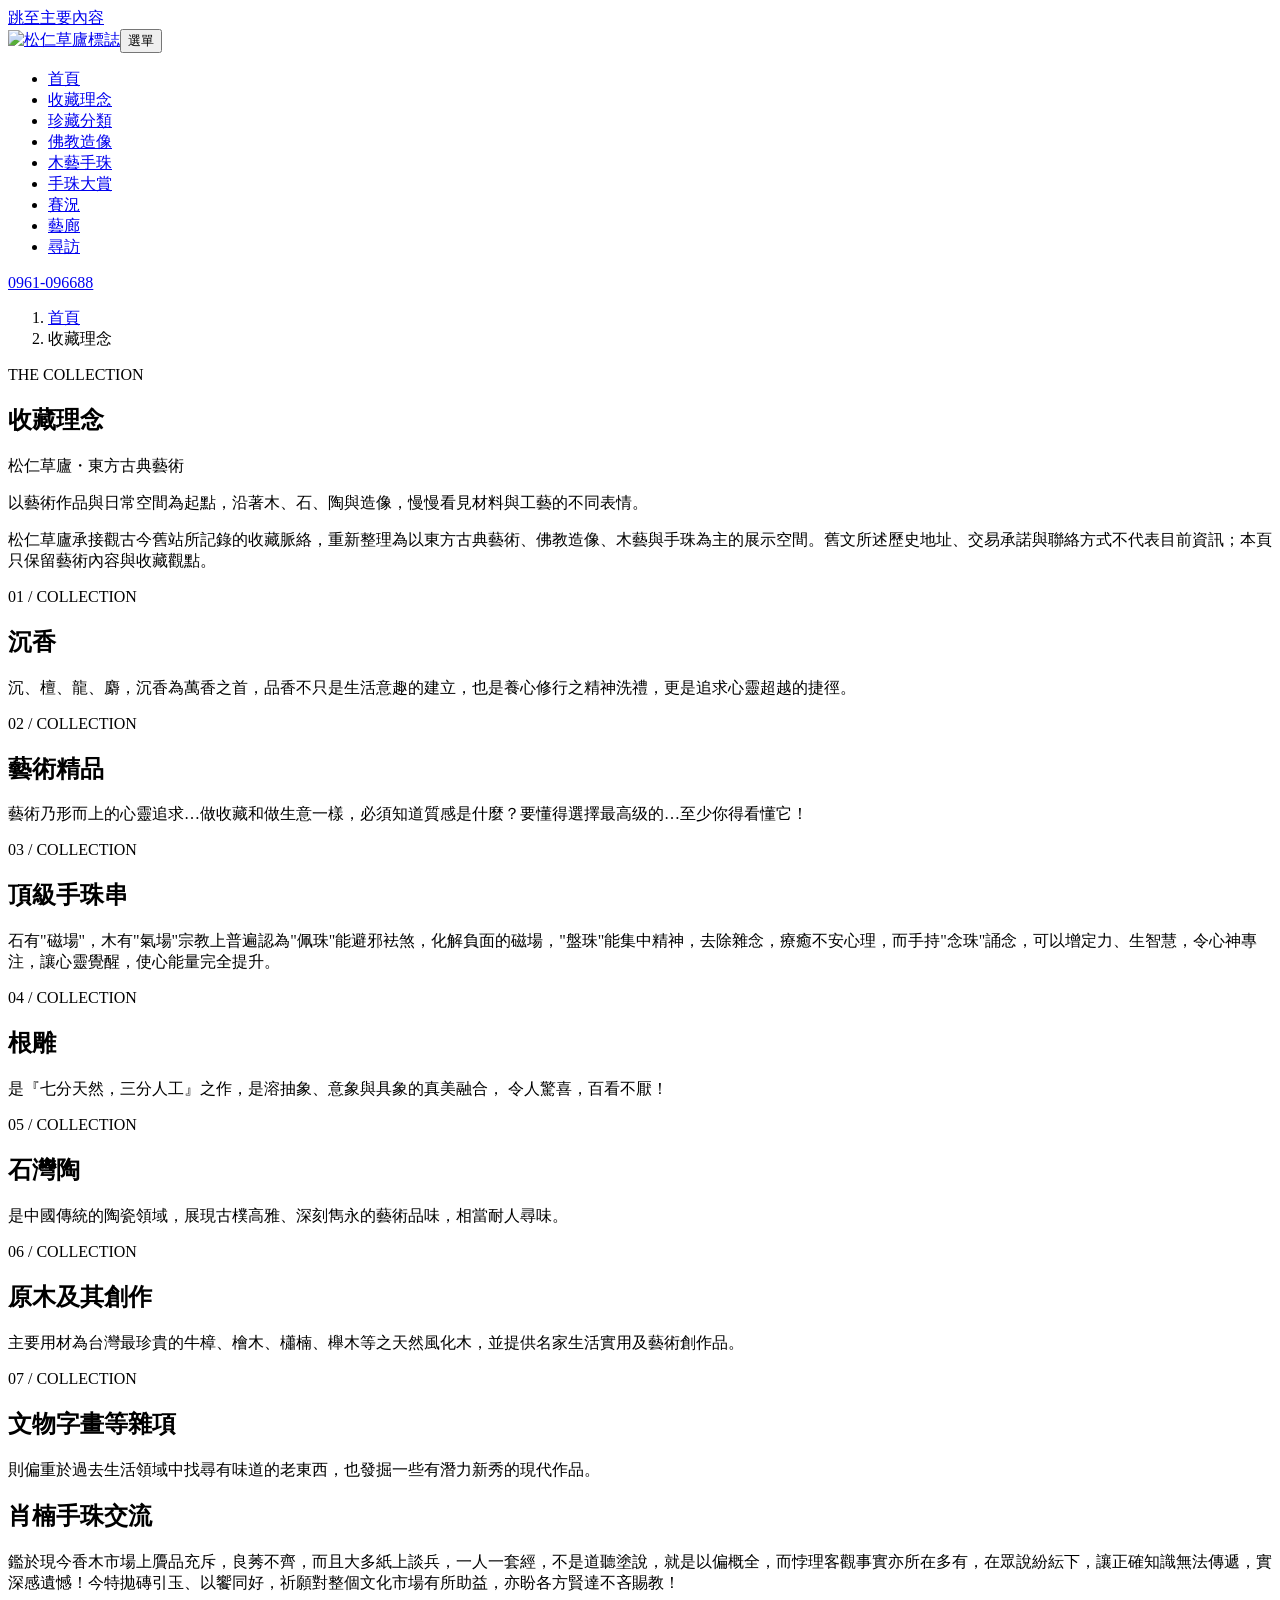
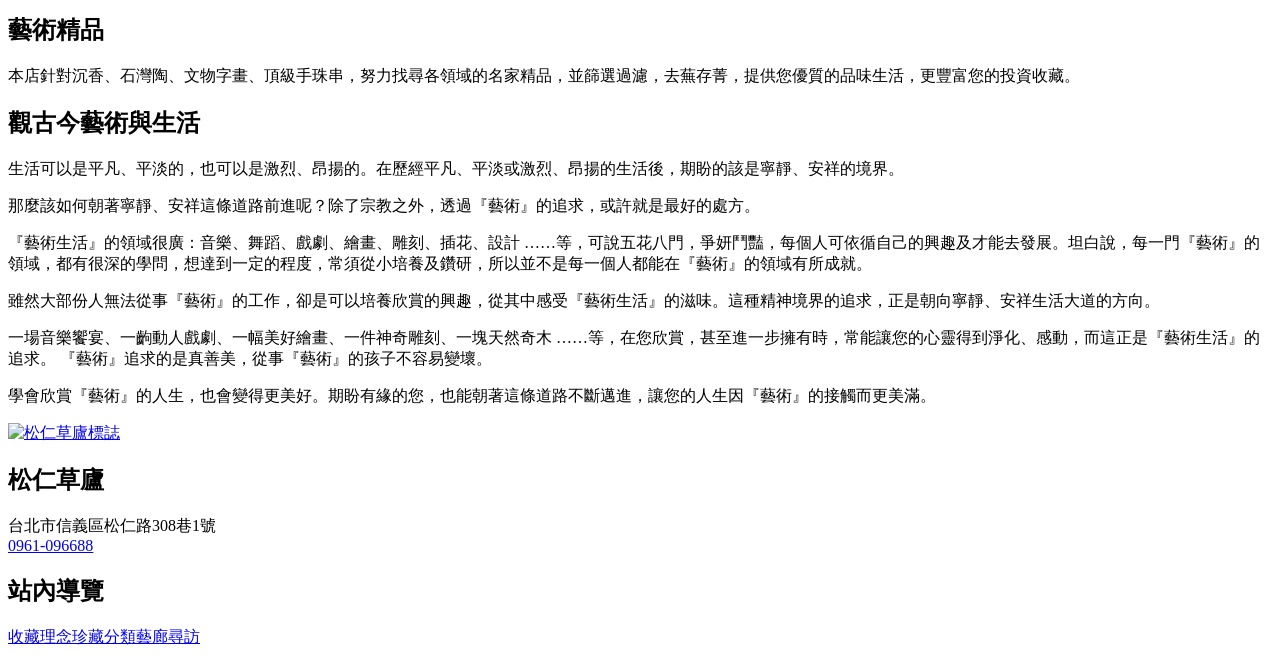
==== about/index.html @ bf9bd47b "Restore complete site assets and pages" ====
<!doctype html>
<html lang="zh-Hant"><head><meta charset="utf-8"><meta name="viewport" content="width=device-width, initial-scale=1">
<title>收藏理念｜松仁草廬</title><meta name="description" content="認識松仁草廬的收藏方向，瀏覽舊站沉香、石灣陶、根雕、原木與手珠分類文字，以及關於藝術生活的原文。"><meta name="robots" content="index,follow,max-image-preview:large">
<link rel="canonical" href="https://tsaoloo.github.io/about/"><link rel="icon" type="image/png" href="/favicon.png"><link rel="stylesheet" href="/assets/css/site.css?v=20261017">
<meta property="og:type" content="website"><meta property="og:locale" content="zh_TW"><meta property="og:site_name" content="松仁草廬"><meta property="og:title" content="收藏理念｜松仁草廬"><meta property="og:description" content="認識松仁草廬的收藏方向，瀏覽舊站沉香、石灣陶、根雕、原木與手珠分類文字，以及關於藝術生活的原文。"><meta property="og:url" content="https://tsaoloo.github.io/about/"><meta property="og:image" content="https://tsaoloo.github.io/assets/images/shop-front-sign.webp"><meta name="twitter:card" content="summary_large_image"><meta name="twitter:title" content="收藏理念｜松仁草廬"><meta name="twitter:description" content="認識松仁草廬的收藏方向，瀏覽舊站沉香、石灣陶、根雕、原木與手珠分類文字，以及關於藝術生活的原文。"><meta name="twitter:image" content="https://tsaoloo.github.io/assets/images/shop-front-sign.webp"><script type="application/ld+json">{"@context":"https://schema.org","@type":"BreadcrumbList","itemListElement":[{"@type":"ListItem","position":1,"name":"首頁","item":"https://tsaoloo.github.io/"},{"@type":"ListItem","position":2,"name":"收藏理念","item":"https://tsaoloo.github.io/about/"}]}</script>
</head><body><a class="skip-link" href="#main">跳至主要內容</a><header class="site-header"><div class="wrap header-inner"><a class="brand" href="/" aria-label="松仁草廬首頁"><img src="/assets/brand/logo-primary.png" width="822" height="620" alt="松仁草廬標誌"></a><button class="menu-toggle" type="button" aria-expanded="false" aria-controls="main-nav"><span class="menu-mark" aria-hidden="true"><span></span><span></span></span><span>選單</span></button><nav class="site-nav" id="main-nav" aria-label="主要導覽"><ul><li><a href="/">首頁</a></li><li><a href="/about/" aria-current="page">收藏理念</a></li><li><a href="/collections/">珍藏分類</a></li><li><a href="/sculpture/">佛教造像</a></li><li><a href="/wood-art/">木藝手珠</a></li><li><a href="/bead-awards/">手珠大賞</a></li><li><a href="/bead-contest/">賽況</a></li><li><a href="/gallery/">藝廊</a></li><li><a href="/visit/">尋訪</a></li></ul></nav><a class="header-phone" href="tel:+886961096688" aria-label="致電松仁草廬 0961-096688">0961-096688</a></div></header><main id="main"><nav class="breadcrumbs" aria-label="麵包屑導覽"><ol><li><a href="/">首頁</a></li><li aria-current="page">收藏理念</li></ol></nav><section class="page-hero"><div class="wrap"><p class="page-kicker">THE COLLECTION</p><div class="page-heading-row"><h1 class="page-title">收藏理念</h1><p class="page-side-note" aria-hidden="true">松仁草廬・東方古典藝術</p></div><p class="page-intro">以藝術作品與日常空間為起點，沿著木、石、陶與造像，慢慢看見材料與工藝的不同表情。</p></div></section><section class="page-body"><div class="wrap"><div class="prose"><div class="prose-lead"><p>松仁草廬承接觀古今舊站所記錄的收藏脈絡，重新整理為以東方古典藝術、佛教造像、木藝與手珠為主的展示空間。舊文所述歷史地址、交易承諾與聯絡方式不代表目前資訊；本頁只保留藝術內容與收藏觀點。</p></div><div class="prose-grid"><article class="prose-card"><p class="section-kicker">01 / COLLECTION</p><h2>沉香</h2><p>沉、檀、龍、麝，沉香為萬香之首，品香不只是生活意趣的建立，也是養心修行之精神洗禮，更是追求心靈超越的捷徑。</p></article><article class="prose-card"><p class="section-kicker">02 / COLLECTION</p><h2>藝術精品</h2><p>藝術乃形而上的心靈追求…做收藏和做生意一樣，必須知道質感是什麼？要懂得選擇最高级的…至少你得看懂它！</p></article><article class="prose-card"><p class="section-kicker">03 / COLLECTION</p><h2>頂級手珠串</h2><p>石有&quot;磁場&quot;，木有&quot;氣場&quot;宗教上普遍認為&quot;佩珠&quot;能避邪袪煞，化解負面的磁場，&quot;盤珠&quot;能集中精神，去除雜念，療癒不安心理，而手持&quot;念珠&quot;誦念，可以增定力、生智慧，令心神專注，讓心靈覺醒，使心能量完全提升。</p></article><article class="prose-card"><p class="section-kicker">04 / COLLECTION</p><h2>根雕</h2><p>是『七分天然，三分人工』之作，是溶抽象、意象與具象的真美融合， 令人驚喜，百看不厭！</p></article><article class="prose-card"><p class="section-kicker">05 / COLLECTION</p><h2>石灣陶</h2><p>是中國傳統的陶瓷領域，展現古樸高雅、深刻雋永的藝術品味，相當耐人尋味。</p></article><article class="prose-card"><p class="section-kicker">06 / COLLECTION</p><h2>原木及其創作</h2><p>主要用材為台灣最珍貴的牛樟、檜木、櫹楠、櫸木等之天然風化木，並提供名家生活實用及藝術創作品。</p></article><article class="prose-card"><p class="section-kicker">07 / COLLECTION</p><h2>文物字畫等雜項</h2><p>則偏重於過去生活領域中找尋有味道的老東西，也發掘一些有潛力新秀的現代作品。</p></article></div><div class="prose prose--narrow"><h2>肖楠手珠交流</h2><p>鑑於現今香木市場上贗品充斥，良莠不齊，而且大多紙上談兵，一人一套經，不是道聽塗說，就是以偏概全，而悖理客觀事實亦所在多有，在眾說紛紜下，讓正確知識無法傳遞，實深感遺憾！今特拋磚引玉、以饗同好，祈願對整個文化市場有所助益，亦盼各方賢達不吝賜教！</p><h2>藝術精品</h2><p>本店針對沉香、石灣陶、文物字畫、頂級手珠串，努力找尋各領域的名家精品，並篩選過濾，去蕪存菁，提供您優質的品味生活，更豐富您的投資收藏。</p><section class="article-chapter"><h2>觀古今藝術與生活</h2><p>生活可以是平凡、平淡的，也可以是激烈、昂揚的。在歷經平凡、平淡或激烈、昂揚的生活後，期盼的該是寧靜、安祥的境界。</p><p>那麼該如何朝著寧靜、安祥這條道路前進呢？除了宗教之外，透過『藝術』的追求，或許就是最好的處方。</p><p>『藝術生活』的領域很廣：音樂、舞蹈、戲劇、繪畫、雕刻、插花、設計 ……等，可說五花八門，爭妍鬥豔，每個人可依循自己的興趣及才能去發展。坦白說，每一門『藝術』的領域，都有很深的學問，想達到一定的程度，常須從小培養及鑽研，所以並不是每一個人都能在『藝術』的領域有所成就。</p><p>雖然大部份人無法從事『藝術』的工作，卻是可以培養欣賞的興趣，從其中感受『藝術生活』的滋味。這種精神境界的追求，正是朝向寧靜、安祥生活大道的方向。</p><p>一場音樂饗宴、一齣動人戲劇、一幅美好繪畫、一件神奇雕刻、一塊天然奇木 ……等，在您欣賞，甚至進一步擁有時，常能讓您的心靈得到淨化、感動，而這正是『藝術生活』的追求。 『藝術』追求的是真善美，從事『藝術』的孩子不容易變壞。</p><p>學會欣賞『藝術』的人生，也會變得更美好。期盼有緣的您，也能朝著這條道路不斷邁進，讓您的人生因『藝術』的接觸而更美滿。</p></section></div></div></div></section></main><footer class="site-footer"><div class="wrap"><div class="footer-main"><div class="footer-brand"><a class="footer-logo" href="/" aria-label="松仁草廬首頁"><img src="/assets/brand/logo-white.png" width="822" height="620" alt="松仁草廬標誌"></a></div><div><h2 class="footer-title">松仁草廬</h2><p>台北市信義區松仁路308巷1號<br><a href="tel:+886961096688">0961-096688</a></p></div><div><h2 class="footer-title">站內導覽</h2><nav class="footer-links" aria-label="頁尾導覽"><a href="/about/">收藏理念</a><a href="/collections/">珍藏分類</a><a href="/gallery/">藝廊</a><a href="/visit/">尋訪</a></nav></div></div></div></footer><dialog class="lightbox" id="lightbox" aria-label="藏品照片放大檢視"><figure class="lightbox-inner"><button class="lightbox-close" type="button" aria-label="關閉圖片">關閉</button><img alt=""><figcaption></figcaption></figure></dialog><script src="/assets/js/site.js" defer></script></body></html>
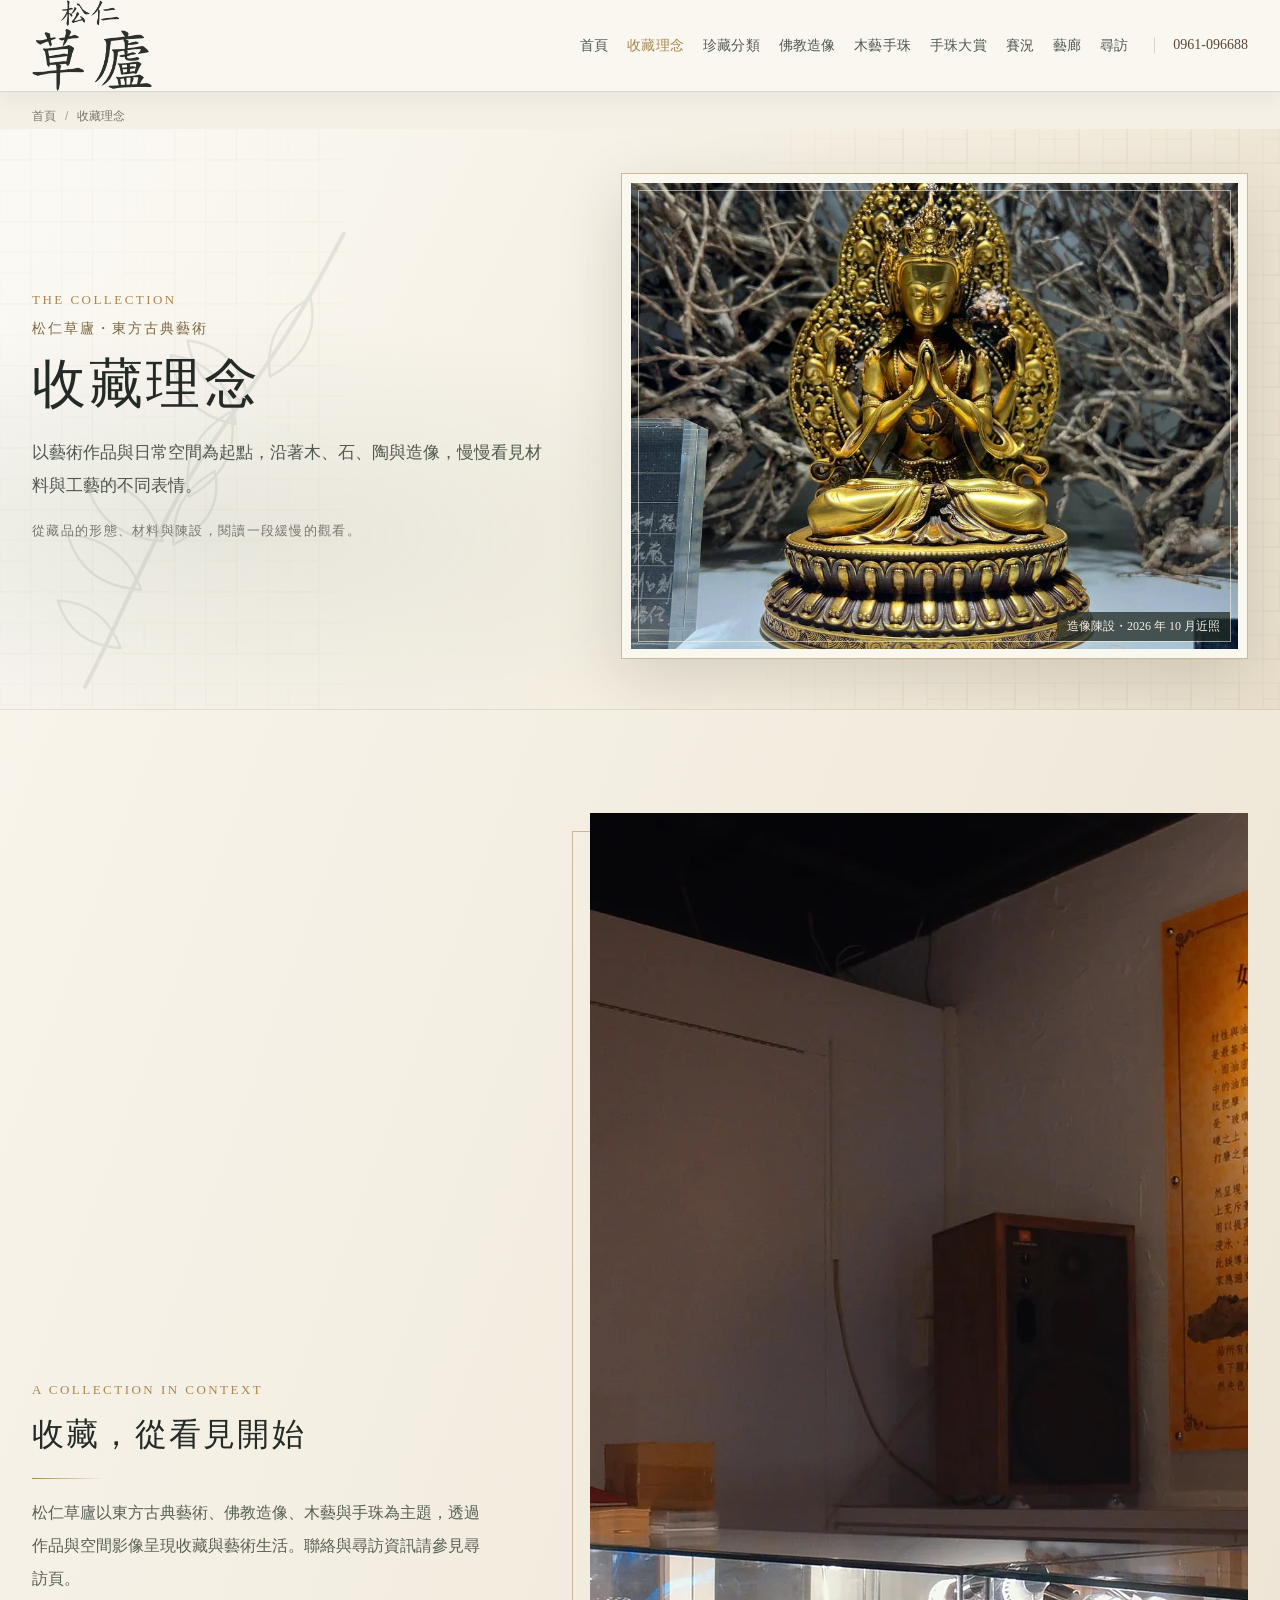
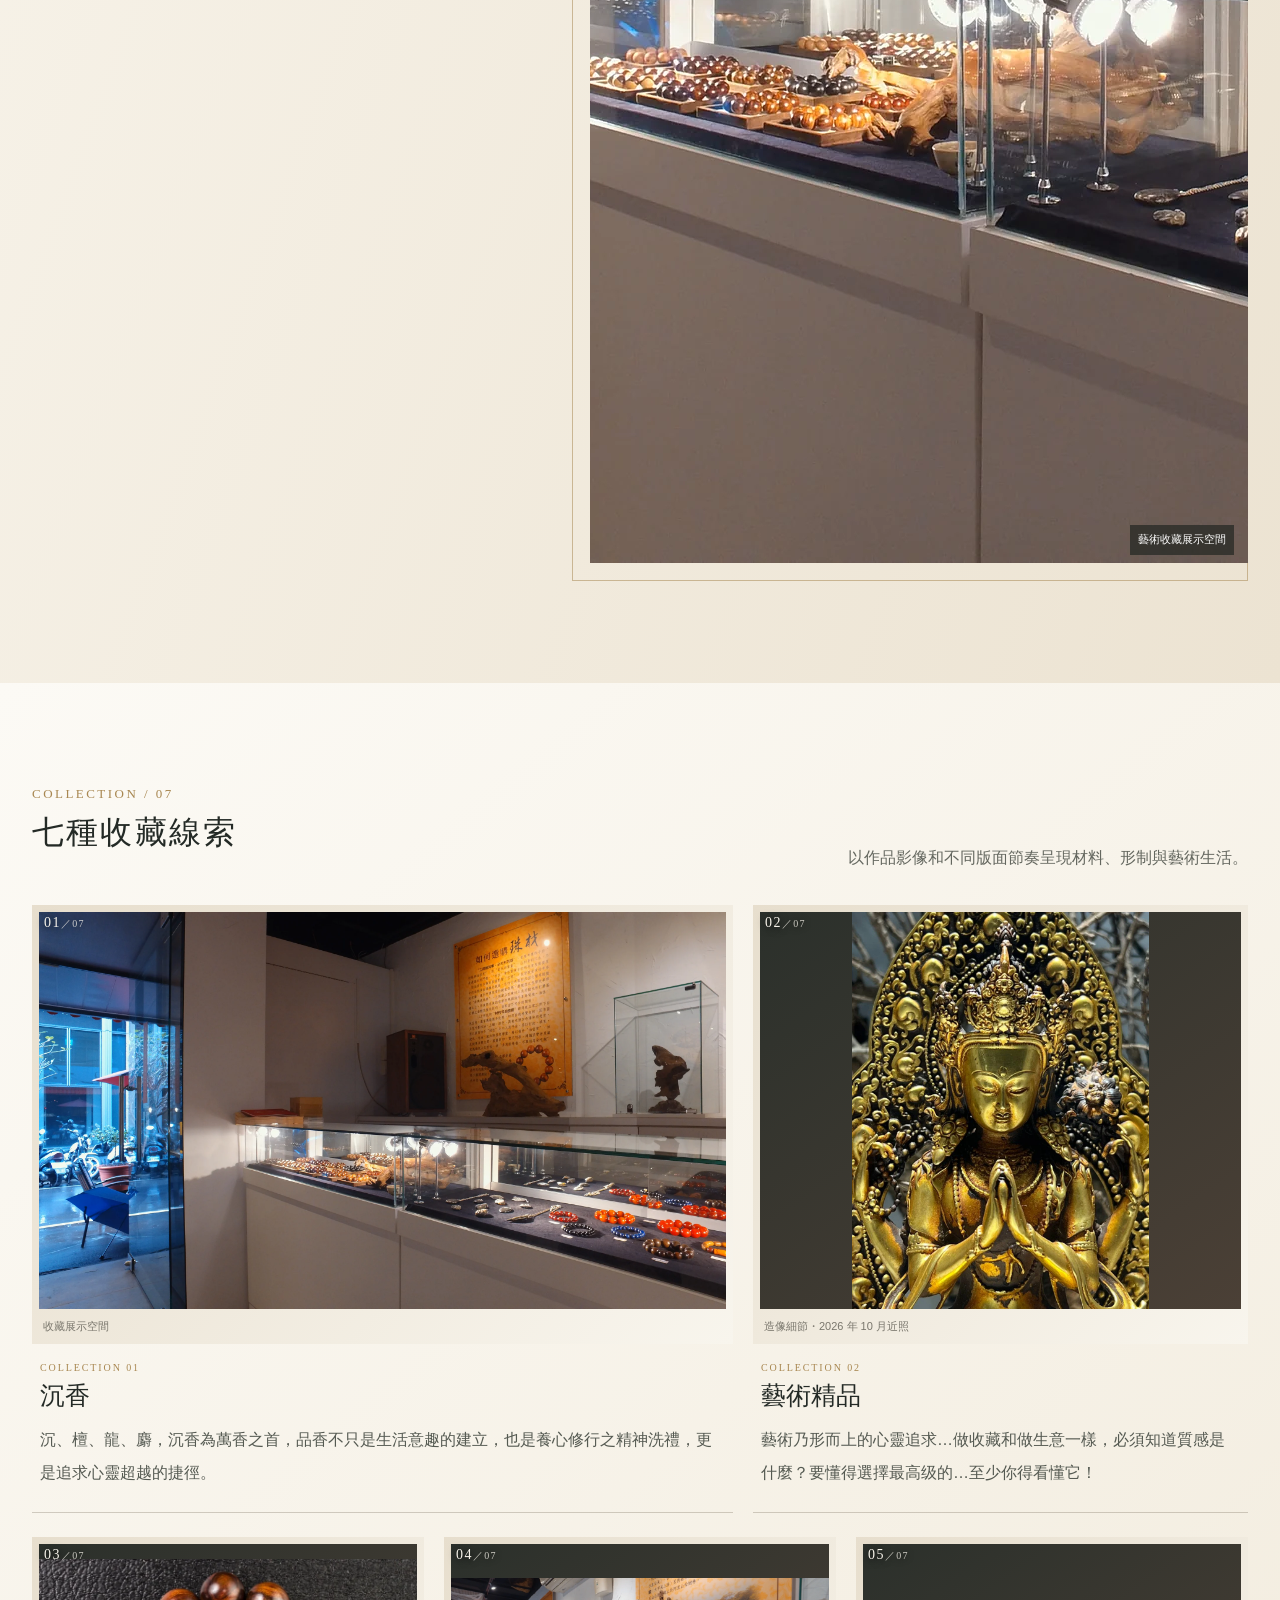
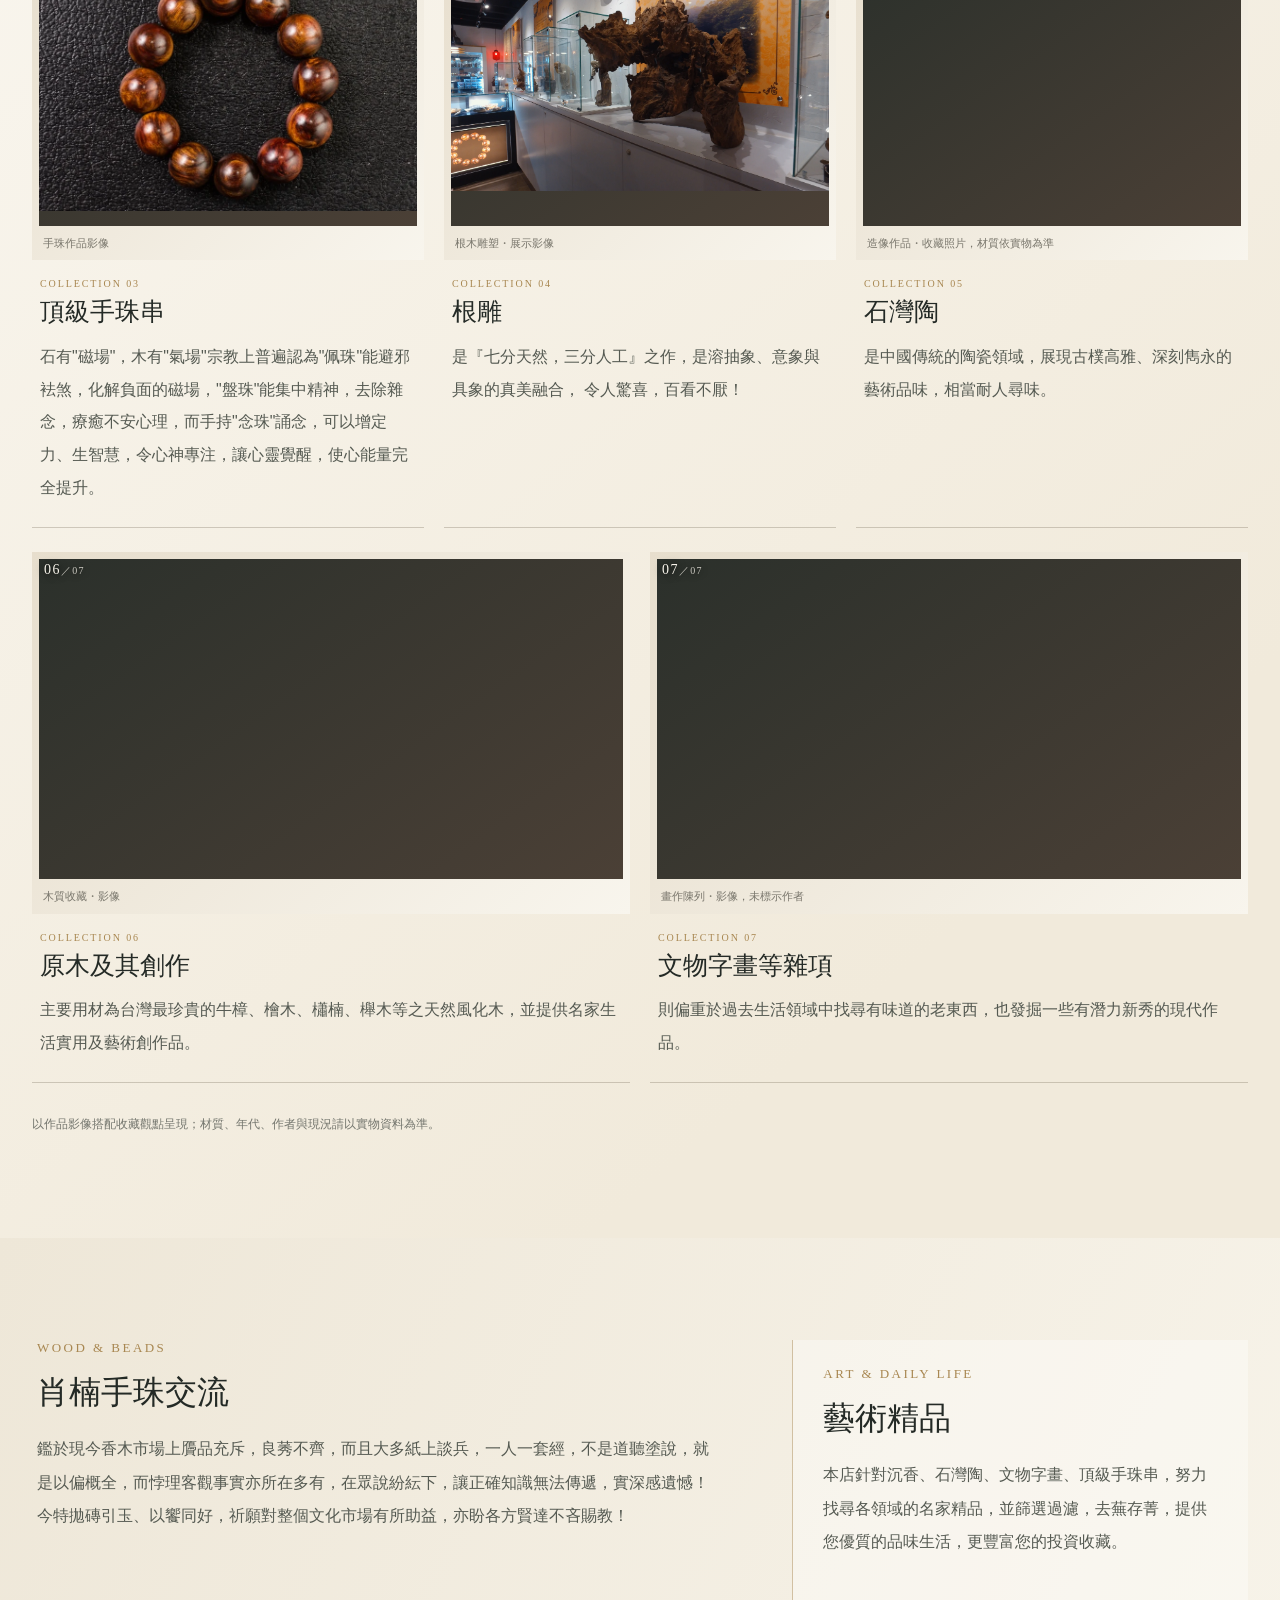
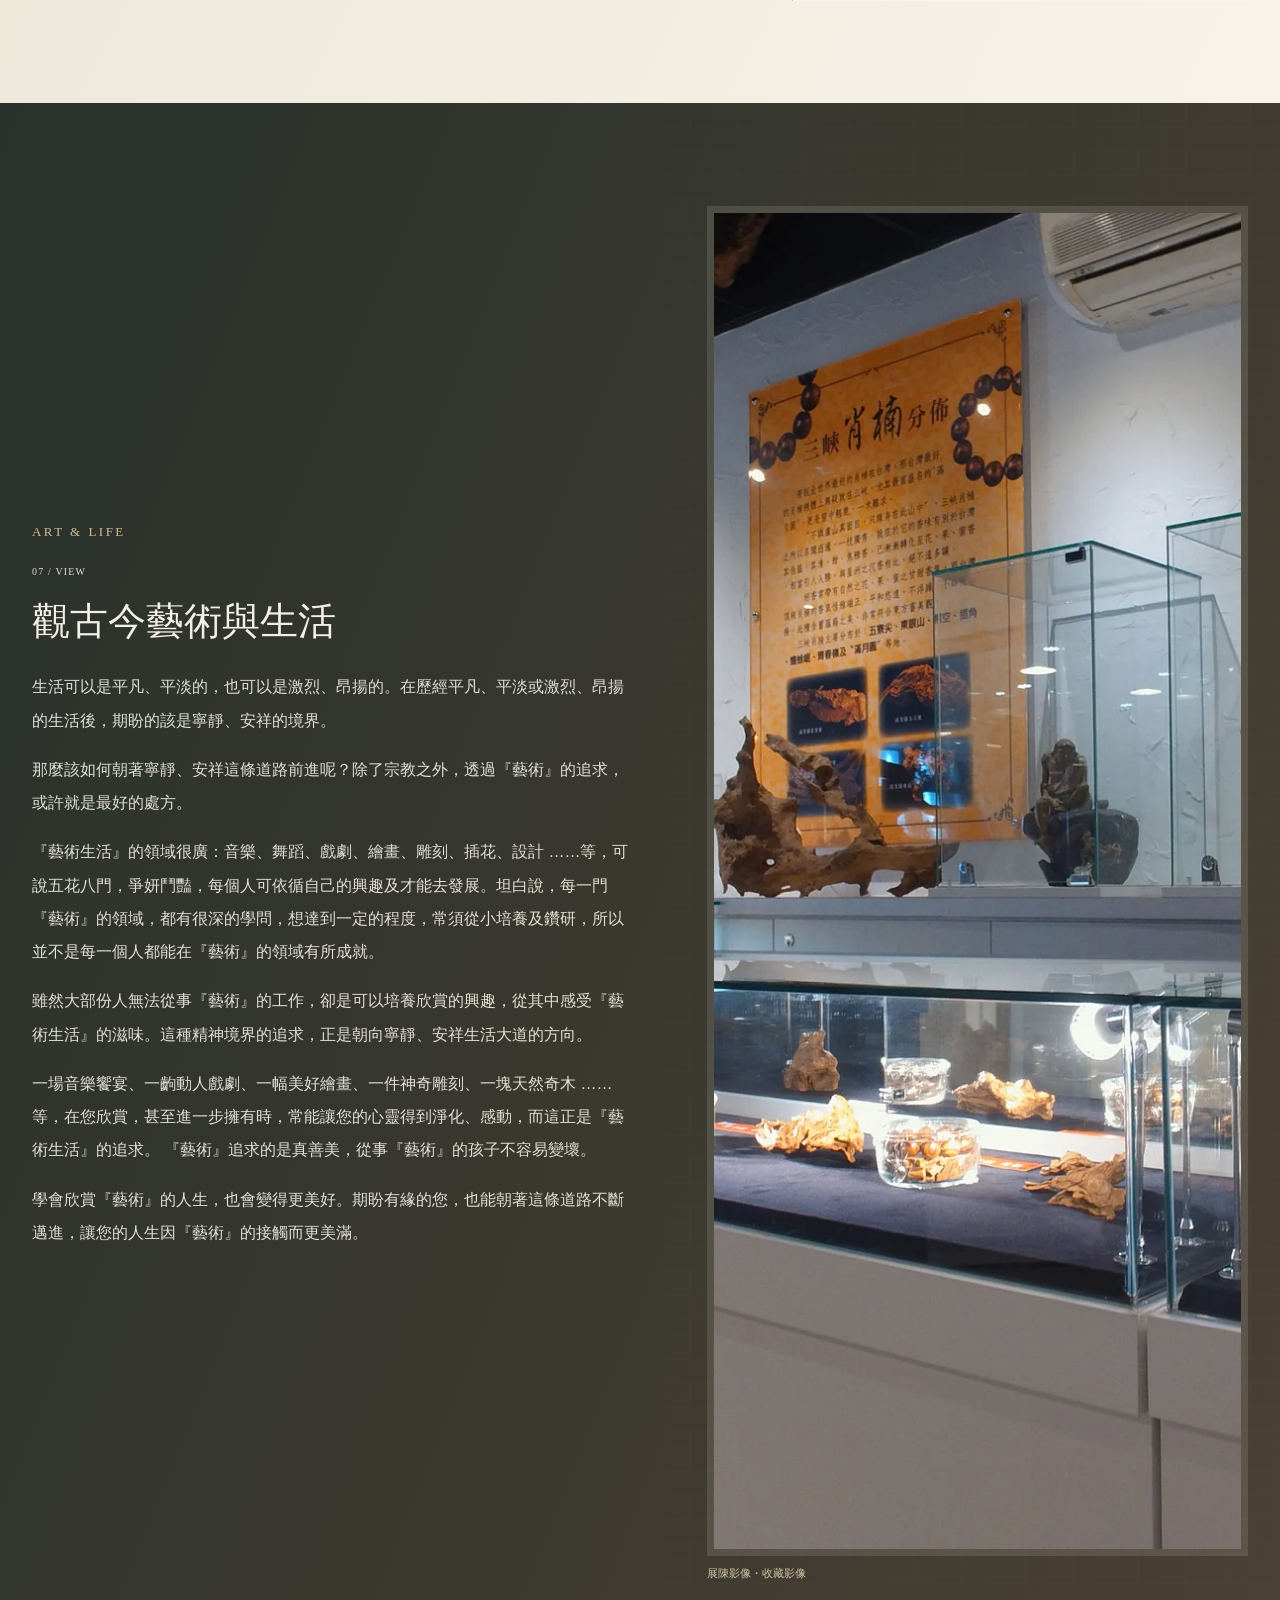
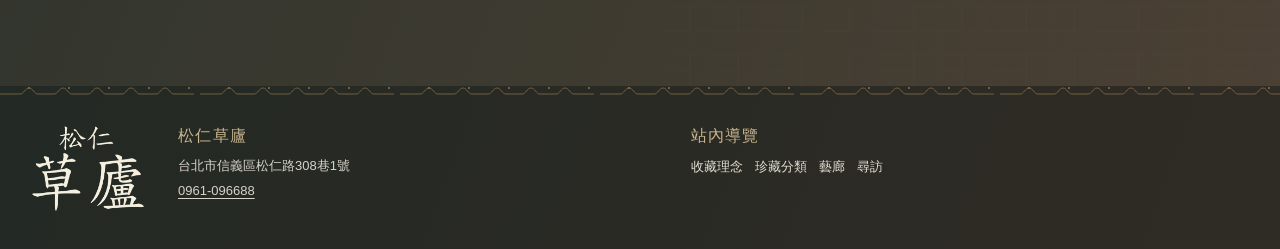
==== commit b9a8f6ff: "W03: refine visual design and add image-led pages" ====
--- a/about/index.html
+++ b/about/index.html
@@ -1,6 +1,28 @@
-<!doctype html>
-<html lang="zh-Hant"><head><meta charset="utf-8"><meta name="viewport" content="width=device-width, initial-scale=1">
-<title>收藏理念｜松仁草廬</title><meta name="description" content="認識松仁草廬的收藏方向，瀏覽舊站沉香、石灣陶、根雕、原木與手珠分類文字，以及關於藝術生活的原文。"><meta name="robots" content="index,follow,max-image-preview:large">
-<link rel="canonical" href="https://tsaoloo.github.io/about/"><link rel="icon" type="image/png" href="/favicon.png"><link rel="stylesheet" href="/assets/css/site.css?v=20261017">
-<meta property="og:type" content="website"><meta property="og:locale" content="zh_TW"><meta property="og:site_name" content="松仁草廬"><meta property="og:title" content="收藏理念｜松仁草廬"><meta property="og:description" content="認識松仁草廬的收藏方向，瀏覽舊站沉香、石灣陶、根雕、原木與手珠分類文字，以及關於藝術生活的原文。"><meta property="og:url" content="https://tsaoloo.github.io/about/"><meta property="og:image" content="https://tsaoloo.github.io/assets/images/shop-front-sign.webp"><meta name="twitter:card" content="summary_large_image"><meta name="twitter:title" content="收藏理念｜松仁草廬"><meta name="twitter:description" content="認識松仁草廬的收藏方向，瀏覽舊站沉香、石灣陶、根雕、原木與手珠分類文字，以及關於藝術生活的原文。"><meta name="twitter:image" content="https://tsaoloo.github.io/assets/images/shop-front-sign.webp"><script type="application/ld+json">{"@context":"https://schema.org","@type":"BreadcrumbList","itemListElement":[{"@type":"ListItem","position":1,"name":"首頁","item":"https://tsaoloo.github.io/"},{"@type":"ListItem","position":2,"name":"收藏理念","item":"https://tsaoloo.github.io/about/"}]}</script>
-</head><body><a class="skip-link" href="#main">跳至主要內容</a><header class="site-header"><div class="wrap header-inner"><a class="brand" href="/" aria-label="松仁草廬首頁"><img src="/assets/brand/logo-primary.png" width="822" height="620" alt="松仁草廬標誌"></a><button class="menu-toggle" type="button" aria-expanded="false" aria-controls="main-nav"><span class="menu-mark" aria-hidden="true"><span></span><span></span></span><span>選單</span></button><nav class="site-nav" id="main-nav" aria-label="主要導覽"><ul><li><a href="/">首頁</a></li><li><a href="/about/" aria-current="page">收藏理念</a></li><li><a href="/collections/">珍藏分類</a></li><li><a href="/sculpture/">佛教造像</a></li><li><a href="/wood-art/">木藝手珠</a></li><li><a href="/bead-awards/">手珠大賞</a></li><li><a href="/bead-contest/">賽況</a></li><li><a href="/gallery/">藝廊</a></li><li><a href="/visit/">尋訪</a></li></ul></nav><a class="header-phone" href="tel:+886961096688" aria-label="致電松仁草廬 0961-096688">0961-096688</a></div></header><main id="main"><nav class="breadcrumbs" aria-label="麵包屑導覽"><ol><li><a href="/">首頁</a></li><li aria-current="page">收藏理念</li></ol></nav><section class="page-hero"><div class="wrap"><p class="page-kicker">THE COLLECTION</p><div class="page-heading-row"><h1 class="page-title">收藏理念</h1><p class="page-side-note" aria-hidden="true">松仁草廬・東方古典藝術</p></div><p class="page-intro">以藝術作品與日常空間為起點，沿著木、石、陶與造像，慢慢看見材料與工藝的不同表情。</p></div></section><section class="page-body"><div class="wrap"><div class="prose"><div class="prose-lead"><p>松仁草廬承接觀古今舊站所記錄的收藏脈絡，重新整理為以東方古典藝術、佛教造像、木藝與手珠為主的展示空間。舊文所述歷史地址、交易承諾與聯絡方式不代表目前資訊；本頁只保留藝術內容與收藏觀點。</p></div><div class="prose-grid"><article class="prose-card"><p class="section-kicker">01 / COLLECTION</p><h2>沉香</h2><p>沉、檀、龍、麝，沉香為萬香之首，品香不只是生活意趣的建立，也是養心修行之精神洗禮，更是追求心靈超越的捷徑。</p></article><article class="prose-card"><p class="section-kicker">02 / COLLECTION</p><h2>藝術精品</h2><p>藝術乃形而上的心靈追求…做收藏和做生意一樣，必須知道質感是什麼？要懂得選擇最高级的…至少你得看懂它！</p></article><article class="prose-card"><p class="section-kicker">03 / COLLECTION</p><h2>頂級手珠串</h2><p>石有&quot;磁場&quot;，木有&quot;氣場&quot;宗教上普遍認為&quot;佩珠&quot;能避邪袪煞，化解負面的磁場，&quot;盤珠&quot;能集中精神，去除雜念，療癒不安心理，而手持&quot;念珠&quot;誦念，可以增定力、生智慧，令心神專注，讓心靈覺醒，使心能量完全提升。</p></article><article class="prose-card"><p class="section-kicker">04 / COLLECTION</p><h2>根雕</h2><p>是『七分天然，三分人工』之作，是溶抽象、意象與具象的真美融合， 令人驚喜，百看不厭！</p></article><article class="prose-card"><p class="section-kicker">05 / COLLECTION</p><h2>石灣陶</h2><p>是中國傳統的陶瓷領域，展現古樸高雅、深刻雋永的藝術品味，相當耐人尋味。</p></article><article class="prose-card"><p class="section-kicker">06 / COLLECTION</p><h2>原木及其創作</h2><p>主要用材為台灣最珍貴的牛樟、檜木、櫹楠、櫸木等之天然風化木，並提供名家生活實用及藝術創作品。</p></article><article class="prose-card"><p class="section-kicker">07 / COLLECTION</p><h2>文物字畫等雜項</h2><p>則偏重於過去生活領域中找尋有味道的老東西，也發掘一些有潛力新秀的現代作品。</p></article></div><div class="prose prose--narrow"><h2>肖楠手珠交流</h2><p>鑑於現今香木市場上贗品充斥，良莠不齊，而且大多紙上談兵，一人一套經，不是道聽塗說，就是以偏概全，而悖理客觀事實亦所在多有，在眾說紛紜下，讓正確知識無法傳遞，實深感遺憾！今特拋磚引玉、以饗同好，祈願對整個文化市場有所助益，亦盼各方賢達不吝賜教！</p><h2>藝術精品</h2><p>本店針對沉香、石灣陶、文物字畫、頂級手珠串，努力找尋各領域的名家精品，並篩選過濾，去蕪存菁，提供您優質的品味生活，更豐富您的投資收藏。</p><section class="article-chapter"><h2>觀古今藝術與生活</h2><p>生活可以是平凡、平淡的，也可以是激烈、昂揚的。在歷經平凡、平淡或激烈、昂揚的生活後，期盼的該是寧靜、安祥的境界。</p><p>那麼該如何朝著寧靜、安祥這條道路前進呢？除了宗教之外，透過『藝術』的追求，或許就是最好的處方。</p><p>『藝術生活』的領域很廣：音樂、舞蹈、戲劇、繪畫、雕刻、插花、設計 ……等，可說五花八門，爭妍鬥豔，每個人可依循自己的興趣及才能去發展。坦白說，每一門『藝術』的領域，都有很深的學問，想達到一定的程度，常須從小培養及鑽研，所以並不是每一個人都能在『藝術』的領域有所成就。</p><p>雖然大部份人無法從事『藝術』的工作，卻是可以培養欣賞的興趣，從其中感受『藝術生活』的滋味。這種精神境界的追求，正是朝向寧靜、安祥生活大道的方向。</p><p>一場音樂饗宴、一齣動人戲劇、一幅美好繪畫、一件神奇雕刻、一塊天然奇木 ……等，在您欣賞，甚至進一步擁有時，常能讓您的心靈得到淨化、感動，而這正是『藝術生活』的追求。 『藝術』追求的是真善美，從事『藝術』的孩子不容易變壞。</p><p>學會欣賞『藝術』的人生，也會變得更美好。期盼有緣的您，也能朝著這條道路不斷邁進，讓您的人生因『藝術』的接觸而更美滿。</p></section></div></div></div></section></main><footer class="site-footer"><div class="wrap"><div class="footer-main"><div class="footer-brand"><a class="footer-logo" href="/" aria-label="松仁草廬首頁"><img src="/assets/brand/logo-white.png" width="822" height="620" alt="松仁草廬標誌"></a></div><div><h2 class="footer-title">松仁草廬</h2><p>台北市信義區松仁路308巷1號<br><a href="tel:+886961096688">0961-096688</a></p></div><div><h2 class="footer-title">站內導覽</h2><nav class="footer-links" aria-label="頁尾導覽"><a href="/about/">收藏理念</a><a href="/collections/">珍藏分類</a><a href="/gallery/">藝廊</a><a href="/visit/">尋訪</a></nav></div></div></div></footer><dialog class="lightbox" id="lightbox" aria-label="藏品照片放大檢視"><figure class="lightbox-inner"><button class="lightbox-close" type="button" aria-label="關閉圖片">關閉</button><img alt=""><figcaption></figcaption></figure></dialog><script src="/assets/js/site.js" defer></script></body></html>+<!DOCTYPE html>
+<!DOCTYPE html>
+
+<!DOCTYPE html>
+
+<!DOCTYPE html>
+
+<!DOCTYPE html>
+
+<!DOCTYPE html>
+
+<!DOCTYPE html>
+
+<!DOCTYPE html>
+
+<!DOCTYPE html>
+
+<html lang="zh-Hant"><head><meta charset="utf-8"/><meta content="width=device-width, initial-scale=1" name="viewport"/>
+<title>收藏理念｜松仁草廬</title><meta content="認識松仁草廬的收藏方向，瀏覽沉香、石灣陶、根雕、原木、手珠與藝術生活主題。" name="description"/><meta content="index,follow,max-image-preview:large" name="robots"/>
+<link href="https://tsaoloo.github.io/about/" rel="canonical"/><link href="/favicon.ico" rel="icon" type="image/x-icon"/><link href="/favicon.png" rel="icon" type="image/png"/><link href="/assets/css/site.css?v=20261017-w03" rel="stylesheet"/>
+<meta content="website" property="og:type"/><meta content="zh_TW" property="og:locale"/><meta content="松仁草廬" property="og:site_name"/><meta content="收藏理念｜松仁草廬" property="og:title"/><meta content="認識松仁草廬的收藏方向，瀏覽沉香、石灣陶、根雕、原木、手珠與藝術生活主題。" property="og:description"/><meta content="https://tsaoloo.github.io/about/" property="og:url"/><meta content="https://tsaoloo.github.io/assets/images/shop-front-sign.webp" property="og:image"/><meta content="summary_large_image" name="twitter:card"/><meta content="收藏理念｜松仁草廬" name="twitter:title"/><meta content="認識松仁草廬的收藏方向，瀏覽沉香、石灣陶、根雕、原木、手珠與藝術生活主題。" name="twitter:description"/><meta content="https://tsaoloo.github.io/assets/images/shop-front-sign.webp" name="twitter:image"/><script type="application/ld+json">{"@context":"https://schema.org","@type":"BreadcrumbList","itemListElement":[{"@type":"ListItem","position":1,"name":"首頁","item":"https://tsaoloo.github.io/"},{"@type":"ListItem","position":2,"name":"收藏理念","item":"https://tsaoloo.github.io/about/"}]}</script>
+</head><body><a class="skip-link" href="#main">跳至主要內容</a><header class="site-header"><div class="wrap header-inner"><a aria-label="松仁草廬首頁" class="brand" href="/"><img alt="松仁草廬標誌" height="620" src="/assets/brand/logo-primary.png" width="822"/></a><button aria-controls="main-nav" aria-expanded="false" class="menu-toggle" type="button"><span aria-hidden="true" class="menu-mark"><span></span><span></span></span><span>選單</span></button><nav aria-label="主要導覽" class="site-nav" id="main-nav"><ul><li><a href="/">首頁</a></li><li><a aria-current="page" href="/about/">收藏理念</a></li><li><a href="/collections/">珍藏分類</a></li><li><a href="/sculpture/">佛教造像</a></li><li><a href="/wood-art/">木藝手珠</a></li><li><a href="/bead-awards/">手珠大賞</a></li><li><a href="/bead-contest/">賽況</a></li><li><a href="/gallery/">藝廊</a></li><li><a href="/visit/">尋訪</a></li></ul></nav><a aria-label="致電松仁草廬 0961-096688" class="header-phone" href="tel:+886961096688">0961-096688</a></div></header><main class="page-main page-main--about" id="main"><nav aria-label="麵包屑導覽" class="breadcrumbs"><ol><li><a href="/">首頁</a></li><li aria-current="page">收藏理念</li></ol></nav>
+<section class="page-hero page-hero--editorial about-hero"><div class="wrap about-hero-grid"><div class="about-hero-copy"><p class="page-kicker">THE COLLECTION</p><p class="about-brandline">松仁草廬・東方古典藝術</p><h1 class="page-title">收藏理念</h1><span aria-hidden="true" class="text-rule"></span><p class="page-intro">以藝術作品與日常空間為起點，沿著木、石、陶與造像，慢慢看見材料與工藝的不同表情。</p><p class="about-hero-caption">從藏品的形態、材料與陳設，閱讀一段緩慢的觀看。</p></div><figure class="about-hero-photo"><img alt="金色造像與枝影陳設" decoding="async" fetchpriority="high" height="1280" loading="eager" src="/assets/images/gold-figure-context.webp" width="960"/><figcaption>造像陳設・2026 年 10 月近照</figcaption></figure></div></section>
+<section class="about-opening section"><div class="wrap about-opening-grid"><div class="about-opening-copy"><p class="section-kicker">A COLLECTION IN CONTEXT</p><h2 class="section-heading">收藏，從看見開始</h2><div aria-hidden="true" class="text-rule"></div><p>松仁草廬以東方古典藝術、佛教造像、木藝與手珠為主題，透過作品與空間影像呈現收藏與藝術生活。聯絡與尋訪資訊請參見尋訪頁。</p></div><figure class="about-opening-photo"><img alt="收藏與手珠展陳空間" decoding="async" height="1350" loading="lazy" src="/assets/images/archive-gallery-wide.webp" width="2400"/><figcaption>藝術收藏展示空間</figcaption></figure></div></section>
+<section class="about-topics section section--paper"><div class="wrap"><div class="section-topline"><div><p class="section-kicker">COLLECTION / 07</p><h2 class="section-heading">七種收藏線索</h2></div><p class="section-lead">以作品影像和不同版面節奏呈現材料、形制與藝術生活。</p></div><div class="about-topic-grid"><article class="about-topic about-topic--01"><div class="about-topic-index">01<span>／07</span></div><figure class="about-topic-photo"><img alt="收藏展示影像" decoding="async" height="1350" loading="lazy" src="/assets/images/archive-gallery-wide.webp" width="2400"/><figcaption>收藏展示空間</figcaption></figure><div class="about-topic-copy"><p class="section-kicker">COLLECTION 01</p><h3>沉香</h3><p>沉、檀、龍、麝，沉香為萬香之首，品香不只是生活意趣的建立，也是養心修行之精神洗禮，更是追求心靈超越的捷徑。</p></div></article><article class="about-topic about-topic--02"><div class="about-topic-index">02<span>／07</span></div><figure class="about-topic-photo"><img alt="金色造像局部近照" decoding="async" height="1280" loading="lazy" src="/assets/images/gold-figure-detail.webp" width="960"/><figcaption>造像細節・2026 年 10 月近照</figcaption></figure><div class="about-topic-copy"><p class="section-kicker">COLLECTION 02</p><h3>藝術精品</h3><p>藝術乃形而上的心靈追求&hellip;做收藏和做生意一樣，必須知道質感是什麼？要懂得選擇最高级的&hellip;至少你得看懂它！</p></div></article><article class="about-topic about-topic--03"><div class="about-topic-index">03<span>／07</span></div><figure class="about-topic-photo"><img alt="手珠作品影像" decoding="async" height="533" loading="lazy" src="/assets/images/bead-award-08.webp" width="800"/><figcaption>手珠作品影像</figcaption></figure><div class="about-topic-copy"><p class="section-kicker">COLLECTION 03</p><h3>頂級手珠串</h3><p>石有"磁場"，木有"氣場"宗教上普遍認為"佩珠"能避邪袪煞，化解負面的磁場，"盤珠"能集中精神，去除雜念，療癒不安心理，而手持"念珠"誦念，可以增定力、生智慧，令心神專注，讓心靈覺醒，使心能量完全提升。</p></div></article><article class="about-topic about-topic--04"><div class="about-topic-index">04<span>／07</span></div><figure class="about-topic-photo"><img alt="根木形態雕塑展示" decoding="async" height="1350" loading="lazy" src="/assets/images/archive-root-sculpture.webp" width="2400"/><figcaption>根木雕塑・展示影像</figcaption></figure><div class="about-topic-copy"><p class="section-kicker">COLLECTION 04</p><h3>根雕</h3><p>是『七分天然，三分人工』之作，是溶抽象、意象與具象的真美融合， 令人驚喜，百看不厭！</p></div></article><article class="about-topic about-topic--05"><div class="about-topic-index">05<span>／07</span></div><figure class="about-topic-photo"><img alt="藍綠人物造像" decoding="async" height="480" loading="lazy" src="/assets/images/blue-green-figure.webp" width="853"/><figcaption>造像作品・收藏照片，材質依實物為準</figcaption></figure><div class="about-topic-copy"><p class="section-kicker">COLLECTION 05</p><h3>石灣陶</h3><p>是中國傳統的陶瓷領域，展現古樸高雅、深刻雋永的藝術品味，相當耐人尋味。</p></div></article><article class="about-topic about-topic--06"><div class="about-topic-index">06<span>／07</span></div><figure class="about-topic-photo"><img alt="木質小品紋理" decoding="async" height="480" loading="lazy" src="/assets/images/archive-wood-tablets.webp" width="853"/><figcaption>木質收藏・影像</figcaption></figure><div class="about-topic-copy"><p class="section-kicker">COLLECTION 06</p><h3>原木及其創作</h3><p>主要用材為台灣最珍貴的牛樟、檜木、櫹楠、櫸木等之天然風化木，並提供名家生活實用及藝術創作品。</p></div></article><article class="about-topic about-topic--07"><div class="about-topic-index">07<span>／07</span></div><figure class="about-topic-photo"><img alt="展場中的繪畫作品" decoding="async" height="480" loading="lazy" src="/assets/images/archive-painted-work.webp" width="853"/><figcaption>畫作陳列・影像，未標示作者</figcaption></figure><div class="about-topic-copy"><p class="section-kicker">COLLECTION 07</p><h3>文物字畫等雜項</h3><p>則偏重於過去生活領域中找尋有味道的老東西，也發掘一些有潛力新秀的現代作品。</p></div></article></div><p class="disclaimer">以作品影像搭配收藏觀點呈現；材質、年代、作者與現況請以實物資料為準。</p></div></section>
+<section class="about-exchange section"><div class="wrap about-exchange-grid"><article class="about-exchange-lead"><p class="section-kicker">WOOD &amp; BEADS</p><h2>肖楠手珠交流</h2><span aria-hidden="true" class="text-rule"></span><p>鑑於現今香木市場上贗品充斥，良莠不齊，而且大多紙上談兵，一人一套經，不是道聽塗說，就是以偏概全，而悖理客觀事實亦所在多有，在眾說紛紜下，讓正確知識無法傳遞，實深感遺憾！今特拋磚引玉、以饗同好，祈願對整個文化市場有所助益，亦盼各方賢達不吝賜教！</p></article><article class="about-exchange-note"><p class="section-kicker">ART &amp; DAILY LIFE</p><h2>藝術精品</h2><p>本店針對沉香、石灣陶、文物字畫、頂級手珠串，努力找尋各領域的名家精品，並篩選過濾，去蕪存菁，提供您優質的品味生活，更豐富您的投資收藏。</p></article></div></section>
+<section class="about-life section"><div class="wrap about-life-grid"><div class="about-life-copy"><p class="section-kicker">ART &amp; LIFE</p><p class="chapter">07 / VIEW</p><h2>觀古今藝術與生活</h2><p>生活可以是平凡、平淡的，也可以是激烈、昂揚的。在歷經平凡、平淡或激烈、昂揚的生活後，期盼的該是寧靜、安祥的境界。</p><p>那麼該如何朝著寧靜、安祥這條道路前進呢？除了宗教之外，透過『藝術』的追求，或許就是最好的處方。</p><p>『藝術生活』的領域很廣：音樂、舞蹈、戲劇、繪畫、雕刻、插花、設計 &hellip;&hellip;等，可說五花八門，爭妍鬥豔，每個人可依循自己的興趣及才能去發展。坦白說，每一門『藝術』的領域，都有很深的學問，想達到一定的程度，常須從小培養及鑽研，所以並不是每一個人都能在『藝術』的領域有所成就。</p><p>雖然大部份人無法從事『藝術』的工作，卻是可以培養欣賞的興趣，從其中感受『藝術生活』的滋味。這種精神境界的追求，正是朝向寧靜、安祥生活大道的方向。</p><p>一場音樂饗宴、一齣動人戲劇、一幅美好繪畫、一件神奇雕刻、一塊天然奇木 &hellip;&hellip;等，在您欣賞，甚至進一步擁有時，常能讓您的心靈得到淨化、感動，而這正是『藝術生活』的追求。 『藝術』追求的是真善美，從事『藝術』的孩子不容易變壞。</p><p>學會欣賞『藝術』的人生，也會變得更美好。期盼有緣的您，也能朝著這條道路不斷邁進，讓您的人生因『藝術』的接觸而更美滿。</p></div><figure class="about-life-photo"><img alt="藝術與收藏展示空間" decoding="async" height="1350" loading="lazy" src="/assets/images/archive-interior-wide.webp" width="2400"/><figcaption>展陳影像・收藏影像</figcaption></figure></div></section>
+</main><footer class="site-footer"><div class="wrap"><div class="footer-main"><div class="footer-brand"><a aria-label="松仁草廬首頁" class="footer-logo" href="/"><img alt="松仁草廬標誌" height="620" src="/assets/brand/logo-white.png" width="822"/></a></div><div><h2 class="footer-title">松仁草廬</h2><p>台北市信義區松仁路308巷1號<br/><a href="tel:+886961096688">0961-096688</a></p></div><div><h2 class="footer-title">站內導覽</h2><nav aria-label="頁尾導覽" class="footer-links"><a href="/about/">收藏理念</a><a href="/collections/">珍藏分類</a><a href="/gallery/">藝廊</a><a href="/visit/">尋訪</a></nav></div></div></div></footer><dialog aria-label="藏品照片放大檢視" class="lightbox" id="lightbox"><figure class="lightbox-inner"><button aria-label="關閉圖片" class="lightbox-close" type="button">關閉</button><img alt=""/><figcaption></figcaption></figure></dialog><script defer="" src="/assets/js/site.js"></script></body></html>
--- a/assets/css/site.css
+++ b/assets/css/site.css
@@ -0,0 +1,96 @@
+@charset "UTF-8";
+:root{color-scheme:light;--paper:#f4f0e6;--bright:#fbf9f4;--deep:#e9e1d2;--ink:#262c27;--soft:#52574e;--muted:#76776e;--wood:#684b35;--jade:#405348;--copper:#9a754a;--line:rgba(50,54,47,.18);--serif:"Noto Serif TC","Songti TC","PMingLiU","MingLiU",serif;--sans:"Noto Sans TC","Microsoft JhengHei","PingFang TC",sans-serif;--content:1240px}
+*{box-sizing:border-box}html{scroll-behavior:smooth;background:var(--paper)}body{margin:0;color:var(--ink);background:var(--paper);font:16px/1.8 var(--sans)}img{max-width:100%}a{color:inherit;text-decoration-thickness:1px;text-underline-offset:.22em}a:hover{color:var(--wood)}button{font:inherit;-webkit-tap-highlight-color:transparent}a:focus-visible,button:focus-visible{outline:3px solid #a77f4c;outline-offset:4px}::selection{background:#d8c6a8;color:var(--ink)}
+.skip-link{position:fixed;z-index:1000;top:8px;left:8px;padding:.65rem 1rem;color:#fff;background:var(--ink);transform:translateY(-150%)}.skip-link:focus{transform:translateY(0)}.wrap{width:min(calc(100% - 64px),var(--content));margin-inline:auto}
+.site-header{position:relative;z-index:20;background:rgba(251,249,244,.96);border-bottom:1px solid var(--line)}.header-inner{min-height:100px;display:flex;align-items:center;gap:26px}.brand{flex:0 0 auto;display:inline-flex;align-items:center;width:120px}.brand img{display:block;width:100%;height:auto}.site-nav{margin-left:auto}.site-nav ul{display:flex;align-items:center;justify-content:flex-end;gap:clamp(12px,1.45vw,22px);margin:0;padding:0;list-style:none}.site-nav a{display:inline-block;color:var(--soft);font-size:14px;white-space:nowrap;text-decoration:none;letter-spacing:.03em}.site-nav a:hover,.site-nav a[aria-current=page]{color:var(--copper)}.header-phone{flex:0 0 auto;padding-left:18px;border-left:1px solid var(--line);font:14px var(--serif);white-space:nowrap;text-decoration:none}.menu-toggle{display:none;align-items:center;justify-content:center;gap:8px;margin-left:auto;padding:9px 12px;border:1px solid var(--line);background:transparent;color:var(--ink);cursor:pointer}.menu-mark{width:18px;display:grid;gap:4px}.menu-mark span{display:block;height:1px;background:currentColor}
+main{overflow:clip}.home-hero{padding:clamp(40px,6vw,82px) 0 70px}.hero-grid{display:grid;grid-template-columns:minmax(280px,.78fr) minmax(0,1.22fr);align-items:center;gap:clamp(34px,6vw,86px)}.eyebrow,.section-kicker,.page-kicker{margin:0 0 12px;color:var(--copper);font:13px var(--serif);letter-spacing:.16em}.hero-title,.page-title{margin:0;max-width:13em;font:500 clamp(34px,3.4vw,48px)/1.48 var(--serif);letter-spacing:.06em}.hero-copy .lead{max-width:34em;margin:20px 0 0;color:var(--soft);font-size:17px;line-height:2}.hero-links{display:flex;flex-wrap:wrap;gap:12px;margin-top:30px}.button-link{display:inline-flex;min-height:48px;align-items:center;gap:12px;padding:10px 18px;border:1px solid var(--ink);background:var(--ink);color:var(--bright);font-size:14px;letter-spacing:.08em;text-decoration:none;transition:background-color .25s,color .25s,border-color .25s}.button-link:hover{border-color:var(--wood);background:var(--wood);color:#fff}.button-link--quiet{background:transparent;color:var(--ink)}.button-link--quiet:hover{color:#fff}.hero-photo{position:relative;margin:0;padding:9px;border:1px solid var(--line);background:var(--bright)}.hero-photo img{display:block;width:100%;height:auto}.hero-photo figcaption{display:flex;justify-content:space-between;gap:14px;padding:10px 5px 1px;color:var(--muted);font-size:12px;letter-spacing:.06em}.hero-side-note{position:absolute;right:-34px;bottom:60px;writing-mode:vertical-rl;color:var(--muted);font:12px var(--serif);letter-spacing:.2em}
+.intro-strip{border-block:1px solid var(--line);background:rgba(255,255,255,.28)}.intro-strip-inner{display:flex;align-items:center;justify-content:space-between;gap:24px;padding-block:17px}.intro-strip p{margin:0;color:var(--soft);font-size:14px}.intro-strip a{color:var(--wood);white-space:nowrap;font-size:14px}
+.section{padding:clamp(64px,8vw,112px) 0}.section--compact{padding-block:52px}.section--paper{background:var(--bright)}.section--deep{background:#2d342e;color:var(--bright)}.section--deep .section-kicker,.section--deep .muted{color:#c1aa82}.section-heading{margin:0 0 16px;font:500 clamp(27px,2.5vw,36px)/1.55 var(--serif);letter-spacing:.05em}.section-lead{max-width:48em;margin:0;color:var(--soft)}.section--deep .section-lead{color:#e3dfd5}.section-topline{display:flex;align-items:flex-end;justify-content:space-between;gap:28px;margin-bottom:32px}.section-topline>*{margin-block:0}.chapter{display:inline-block;margin-right:14px;color:var(--copper);font:.62em var(--serif);letter-spacing:.12em;vertical-align:.12em}.split-feature{display:grid;grid-template-columns:minmax(0,1.05fr) minmax(280px,.95fr);align-items:center;gap:clamp(34px,7vw,96px)}.split-feature--reverse .feature-media{order:2}.feature-media{margin:0;padding:10px;background:var(--deep)}.feature-media img{display:block;width:100%;height:auto}.feature-copy{max-width:530px}.feature-copy p{color:var(--soft)}.feature-copy .text-link{display:inline-flex;gap:12px;margin-top:12px;color:var(--wood);font-size:14px;text-decoration:none}.feature-copy .text-link:after{content:"->"}.section--deep .feature-copy p{color:#e3dfd5}.section--deep .text-link{color:#dfc79e}
+.category-grid{display:grid;grid-template-columns:repeat(4,minmax(0,1fr));border-top:1px solid var(--line);border-left:1px solid var(--line)}.category-link{min-height:190px;display:flex;flex-direction:column;justify-content:space-between;padding:22px;border-right:1px solid var(--line);border-bottom:1px solid var(--line);text-decoration:none;background:rgba(255,255,255,.18);transition:background-color .25s}.category-link:hover{background:rgba(255,255,255,.58)}.category-number{color:var(--copper);font:14px var(--serif);letter-spacing:.12em}.category-link h3{margin:16px 0 5px;font:500 21px/1.5 var(--serif)}.category-link p{margin:0;color:var(--muted);font-size:13px;line-height:1.75}.category-arrow{align-self:flex-end;color:var(--wood);font-size:18px}
+.page-hero{padding:clamp(48px,6vw,80px) 0 40px;background:var(--bright);border-bottom:1px solid var(--line)}.breadcrumbs{margin-bottom:26px;color:var(--muted);font-size:12px}.breadcrumbs ol{display:flex;flex-wrap:wrap;gap:9px;margin:0;padding:0;list-style:none}.breadcrumbs li+li:before{content:"/";margin-right:9px;color:#aaa394}.breadcrumbs a{text-decoration:none}.page-heading-row{display:grid;grid-template-columns:minmax(0,1fr) minmax(210px,.55fr);align-items:end;gap:35px}.page-intro{max-width:44em;margin:16px 0 0;color:var(--soft)}.page-side-note{margin:0;justify-self:end;color:var(--muted);font:14px var(--serif);writing-mode:vertical-rl;letter-spacing:.14em}.page-body{padding-block:clamp(52px,7vw,92px)}.prose{max-width:850px}.prose p{margin:0 0 1.35em;color:var(--soft);line-height:2.15}.prose p:last-child{margin-bottom:0}.prose h2{margin:2.4em 0 .75em;font:500 27px/1.55 var(--serif)}.prose h3{margin:2em 0 .65em;font:500 21px var(--serif)}.prose blockquote{margin:32px 0;padding:12px 0 12px 24px;border-left:2px solid var(--copper);color:var(--wood);font:21px/1.8 var(--serif)}.original-note{margin:0 0 28px;padding:15px 18px;border-left:2px solid var(--copper);color:var(--muted);background:rgba(255,255,255,.35);font-size:13px;line-height:1.9}.article-section{padding:30px 0;border-top:1px solid var(--line)}.article-section:first-child{border-top:0;padding-top:0}.article-section h2,.article-section h3{margin-top:0}.article-section .section-kicker{margin-bottom:8px}.item-list{margin:14px 0 0;padding-left:1.2em;color:var(--soft)}.item-list li{margin:.55em 0}
+.photo-grid{display:grid;grid-template-columns:repeat(3,minmax(0,1fr));gap:22px}.photo-grid--four{grid-template-columns:repeat(4,minmax(0,1fr));gap:16px}.photo-card{min-width:0;margin:0}.media-trigger{display:block;width:100%;padding:8px;border:1px solid var(--line);background:#eae4d9;cursor:zoom-in}.media-trigger img{display:block;width:100%;height:auto}.photo-grid .media-trigger img{aspect-ratio:1.18;object-fit:contain}.photo-grid--four .media-trigger img{aspect-ratio:1;object-fit:contain}.photo-card figcaption{padding:10px 3px 0;color:var(--muted);font-size:13px;line-height:1.6}.photo-card figcaption strong{display:block;color:var(--soft);font-weight:500}.photo-card figcaption span{display:block;margin-top:2px;font-size:11px;letter-spacing:.06em}.gallery-intro{display:flex;align-items:end;justify-content:space-between;gap:30px;margin-bottom:30px}.gallery-intro p{max-width:44em;margin:0;color:var(--soft)}.gallery-group{margin-top:64px}.gallery-group h2{margin:0 0 10px;font:500 26px var(--serif)}.gallery-group>p{max-width:54em;margin:0 0 25px;color:var(--muted);font-size:14px}
+.visit-panel{display:grid;grid-template-columns:minmax(0,1.05fr) minmax(280px,.95fr);gap:clamp(34px,7vw,90px);align-items:start}.address-card{padding:28px;border:1px solid var(--line);background:var(--bright)}.address-card dl{display:grid;grid-template-columns:100px 1fr;row-gap:18px;margin:0}.address-card dt{color:var(--muted);font-size:13px}.address-card dd{margin:0;color:var(--ink)}.address-card dd a{color:var(--wood)}.map-link{display:inline-flex;margin-top:28px;padding-bottom:4px;border-bottom:1px solid var(--copper);color:var(--wood);text-decoration:none}.faq-list{margin-top:54px;border-top:1px solid var(--line)}.faq-item{padding:20px 0;border-bottom:1px solid var(--line)}.faq-item h3{margin:0 0 5px;font:500 18px var(--serif)}.faq-item p{margin:0;color:var(--soft)}
+.dark-callout{padding:clamp(32px,5vw,64px);color:var(--bright);background:var(--ink)}.callout-grid{display:grid;grid-template-columns:180px 1fr auto;gap:28px;align-items:center}.callout-logo{width:160px}.callout-logo img{display:block;width:100%;height:auto}.dark-callout h2{margin:0 0 10px;font:500 27px var(--serif)}.dark-callout p{margin:0;color:#ded9cd}.dark-callout .button-link{border-color:#c7b18b;background:transparent;color:#f6f0e4;white-space:nowrap}.dark-callout .button-link:hover{background:var(--wood)}.site-footer{padding:46px 0 24px;color:#e7e0d4;background:#232924}.footer-main{display:grid;grid-template-columns:170px 1fr 1fr;gap:45px;align-items:start;padding-bottom:34px}.footer-logo{display:block;width:150px}.footer-logo img{display:block;width:100%;height:auto}.footer-title{margin:0 0 10px;color:#c9b48d;font:500 16px var(--serif);letter-spacing:.08em}.footer-main p{margin:0;color:#d7d3c9;font-size:13px;line-height:1.9}.footer-links{display:flex;flex-wrap:wrap;gap:8px 16px;margin-top:12px}.footer-links a{color:#e5dfd3;font-size:13px;text-decoration:none}.footer-bottom{display:flex;justify-content:space-between;gap:20px;padding-top:16px;border-top:1px solid rgba(255,255,255,.15);color:#aaa99f;font-size:11px}
+.lightbox{width:min(94vw,1120px);max-width:none;max-height:94vh;padding:18px;border:1px solid rgba(255,255,255,.25);background:#1e211e;color:#f7f2e8;box-shadow:0 24px 80px rgba(0,0,0,.5)}.lightbox::backdrop{background:rgba(17,19,17,.88)}.lightbox-inner{position:relative;display:grid;justify-items:center;gap:10px}.lightbox img{display:block;max-width:100%;max-height:78vh;width:auto;height:auto;object-fit:contain}.lightbox figcaption{margin:0;color:#ded9cf;font-size:13px;text-align:center}.lightbox-close{position:absolute;top:0;right:0;min-width:42px;min-height:42px;border:1px solid rgba(255,255,255,.45);background:rgba(20,22,20,.9);color:#fff;cursor:pointer}.lightbox-close:hover{background:var(--wood)}.not-found{min-height:50vh;display:grid;align-content:center;padding-block:80px}.not-found .page-title{max-width:18em}.not-found p{max-width:42em;color:var(--soft)}.muted{color:var(--muted)}.text-rule{width:54px;height:1px;margin:20px 0;background:var(--copper)}.disclaimer{max-width:64em;margin:26px 0 0;color:var(--muted);font-size:12px;line-height:1.9}
+@media(max-width:1100px){.wrap{width:min(calc(100% - 48px),var(--content))}.header-inner{gap:18px}.brand{width:112px}.site-nav ul{gap:12px}.site-nav a{font-size:13px}.header-phone{padding-left:12px;font-size:13px}.photo-grid--four{grid-template-columns:repeat(3,minmax(0,1fr))}}
+@media(max-width:940px){.header-inner{min-height:88px;flex-wrap:wrap;gap:12px;padding-block:8px}.brand{width:104px}.header-phone{margin-left:auto;border-left:0;padding-left:0}.menu-toggle{display:inline-flex}.site-nav{flex:0 0 100%;order:4;margin:0}.site-nav ul{justify-content:flex-start;flex-wrap:wrap;gap:4px 18px;padding-block:6px 10px}.js-ready .site-nav{display:none}.js-ready .site-nav.is-open{display:block}.hero-grid{grid-template-columns:minmax(0,.84fr) minmax(0,1.16fr);gap:30px}.category-grid{grid-template-columns:repeat(2,minmax(0,1fr))}.photo-grid{grid-template-columns:repeat(2,minmax(0,1fr))}.callout-grid{grid-template-columns:130px 1fr}.callout-grid .button-link{grid-column:2;justify-self:start}}
+@media(max-width:700px){body{font-size:15px}.wrap{width:min(calc(100% - 34px),var(--content))}.header-inner{min-height:78px}.brand{width:96px}.header-phone{font-size:12px}.menu-toggle{padding:7px 9px;font-size:13px}.site-nav ul{gap:6px 16px}.site-nav a{font-size:14px}.home-hero{padding:35px 0 42px}.hero-grid{grid-template-columns:1fr;gap:30px}.hero-copy{max-width:620px}.hero-title,.page-title{font-size:clamp(31px,8.2vw,40px);line-height:1.48}.hero-copy .lead{margin-top:14px;font-size:15px}.hero-links{margin-top:22px}.hero-side-note{right:-17px;bottom:54px;font-size:10px}.hero-photo{padding:6px}.hero-photo figcaption{font-size:10px}.intro-strip-inner{align-items:flex-start;flex-direction:column;gap:4px;padding-block:13px}.section{padding-block:60px}.section--compact{padding-block:40px}.section-topline{display:block;margin-bottom:23px}.section-heading{font-size:27px}.split-feature,.visit-panel{grid-template-columns:1fr;gap:28px}.split-feature--reverse .feature-media{order:0}.feature-copy{max-width:none}.category-link{min-height:166px;padding:16px}.category-link h3{font-size:18px}.category-link p{font-size:12px}.page-hero{padding-block:34px 28px}.breadcrumbs{margin-bottom:18px}.page-heading-row{display:block}.page-side-note{display:none}.page-intro{font-size:14px}.page-body{padding-block:44px 58px}.prose p{line-height:2}.prose h2{font-size:23px}.prose h3{font-size:19px}.photo-grid,.photo-grid--four{grid-template-columns:repeat(2,minmax(0,1fr));gap:12px}.media-trigger{padding:5px}.photo-grid .media-trigger img,.photo-grid--four .media-trigger img{aspect-ratio:1}.photo-card figcaption{font-size:12px}.gallery-intro{display:block}.gallery-intro p{margin-top:10px}.gallery-group{margin-top:45px}.address-card{padding:20px}.address-card dl{grid-template-columns:78px 1fr}.callout-grid{grid-template-columns:1fr;gap:16px}.callout-logo{width:122px}.callout-grid .button-link{grid-column:auto}.dark-callout h2{font-size:23px}.footer-main{grid-template-columns:1fr 1fr;gap:26px 18px}.footer-logo{width:128px}.footer-brand{grid-column:1/-1}.footer-bottom{display:block;line-height:1.9}.footer-bottom span{display:block}.lightbox{padding:10px}.lightbox-close{top:4px;right:4px}}
+@media(prefers-reduced-motion:reduce){html{scroll-behavior:auto}*,*::before,*::after{animation-duration:.01ms!important;animation-iteration-count:1!important;transition-duration:.01ms!important}}
+.prose-grid{display:grid;grid-template-columns:repeat(2,minmax(0,1fr));gap:18px;margin:32px 0 54px}.prose-card{padding:24px;border:1px solid var(--line);background:rgba(251,249,244,.7)}.prose-card h2{margin:0 0 12px;font:500 22px/1.5 var(--serif)}.prose-card p{margin:0 0 10px;color:var(--soft)}.article-long{max-width:850px;margin:66px auto 0}.article-chapter{padding:38px 0;border-top:1px solid var(--line)}.article-chapter h2{font:500 clamp(23px,2.5vw,30px)/1.55 var(--serif);letter-spacing:.04em}.article-chapter p{color:var(--soft)}.faq-list details{padding:20px 0;border-bottom:1px solid var(--line)}.faq-list details summary{font:500 18px var(--serif);cursor:pointer}.faq-list details p{margin:10px 0 0;color:var(--soft)}.visit-card{padding:28px;border:1px solid var(--line);background:var(--bright)}.visit-card .section-heading{margin-bottom:18px}.visit-card .button-link{margin-top:12px}.prose-lead{max-width:760px;margin-bottom:34px}.prose-lead p{font-size:17px;line-height:2.05;color:var(--soft)}
+@media(max-width:700px){.prose-grid{grid-template-columns:1fr;gap:12px;margin-block:25px 40px}.prose-card{padding:20px}.article-long{margin-top:44px}.article-chapter{padding:28px 0}.visit-card{padding:20px}.faq-list details{padding:16px 0}.faq-list details summary{font-size:16px}}
+/* W02: compact, consistent single-column contact and navigation footer. */
+.site-footer{padding:30px 0 16px;color:#e7e0d4;background:#232924}
+.footer-main{grid-template-columns:118px minmax(0,1fr) minmax(0,1.15fr);gap:28px;align-items:start;padding-bottom:22px}
+.footer-logo{width:112px}
+.footer-title{margin-bottom:7px}
+.footer-links{gap:7px 12px;margin-top:8px}
+.footer-bottom{gap:16px;padding-top:12px}
+@media(max-width:940px){.footer-main{grid-template-columns:118px minmax(0,1fr) minmax(0,1fr);gap:24px}}
+@media(max-width:700px){.footer-main{grid-template-columns:92px minmax(0,1fr);gap:18px 14px;padding-bottom:18px}.footer-brand{grid-column:auto}.footer-logo{width:88px}.footer-main>div:nth-child(3){grid-column:1/-1}.footer-title{font-size:15px;margin-bottom:6px}.footer-links{gap:8px 15px;margin-top:8px}.footer-links a{font-size:12px}.footer-bottom{line-height:1.75}}
+/* W03 — quiet oriental gallery system */
+:root{--paper:#f5f0e6;--bright:#fbf9f4;--ink:#242a26;--soft:#51594f;--muted:#74766e;--wood:#5c4638;--jade:#718577;--copper:#a88751;--line:rgba(61,56,45,.18)}
+html{scrollbar-color:#a88751 #eee8dc;scrollbar-width:thin;scroll-padding-top:108px}::-webkit-scrollbar{width:11px;height:11px}::-webkit-scrollbar-track{background:#eee8dc}::-webkit-scrollbar-thumb{border:3px solid #eee8dc;border-radius:20px;background:#a88751}::-webkit-scrollbar-thumb:hover{background:#718577}
+.site-header{position:sticky;top:0;z-index:80;background:rgba(250,248,241,.93);backdrop-filter:blur(15px);-webkit-backdrop-filter:blur(15px);box-shadow:0 5px 22px rgba(29,35,30,.06)}.header-inner{min-height:84px}.site-nav ul{flex-wrap:nowrap}.site-nav a{letter-spacing:.02em}.header-phone{color:#5c4638}main [id],main h2,main h3{scroll-margin-top:112px}
+.page-main{background:#f5f0e6}.breadcrumbs{width:min(calc(100% - 64px),var(--content));margin:0 auto;padding:14px 0 2px;color:#79776d}.page-hero{position:relative;isolation:isolate;overflow:hidden;padding:34px 0 38px;background:linear-gradient(112deg,#fbf9f4 2%,#f4efe4 60%,#eee6d7 100%);border-bottom:1px solid rgba(76,65,47,.14)}.page-hero:after{position:absolute;z-index:-1;inset:0 0 0 auto;width:min(44%,620px);content:"";opacity:.36;background:url('/assets/brand/lattice-pattern.svg') center/112px repeat;mask-image:linear-gradient(90deg,transparent,#000 35%)}.page-kicker,.section-kicker{letter-spacing:.19em}.page-title{line-height:1.3}.page-intro{max-width:46em;line-height:1.95}.page-heading-row{margin-top:3px}.text-rule{width:72px;height:1px;background:linear-gradient(90deg,var(--copper),transparent);margin:18px 0}
+.page-hero--image .wrap{display:grid;grid-template-columns:minmax(0,1fr) minmax(320px,.88fr);gap:clamp(28px,5vw,72px);align-items:center}.page-hero--image .wrap>.page-kicker{grid-column:1;grid-row:1;margin-bottom:10px}.page-hero--image .page-heading-row{grid-column:1;grid-row:2;display:block}.page-hero--image .page-side-note{display:none}.page-hero--image .page-intro{grid-column:1;grid-row:3;margin-top:15px}.page-hero-art{grid-column:2;grid-row:1/span 3;position:relative;width:100%;height:clamp(230px,26vw,350px);margin:0;padding:7px;border:1px solid rgba(168,135,81,.42);background:#f9f6ef;box-shadow:0 16px 42px rgba(40,38,30,.12)}.page-hero-art:before{position:absolute;inset:12px;z-index:1;pointer-events:none;border:1px solid rgba(245,240,230,.6);content:""}.page-hero-art img{display:block;width:100%;height:100%;object-fit:cover;object-position:center}.page-hero-art figcaption{position:absolute;right:13px;bottom:13px;z-index:2;padding:5px 9px;color:#f7f2e8;background:rgba(35,40,35,.68);font:11px/1.5 var(--serif)}
+.section{position:relative}.section--paper{background:linear-gradient(140deg,#fcfaf5,#f1eadb 82%)}.section-topline{align-items:end}.section-lead{max-width:38em;color:#64675f}.section-heading{letter-spacing:.07em}.section-topline .section-kicker{margin-bottom:6px}
+/* Home */
+.page-main--home .home-hero{padding-top:52px;background:radial-gradient(ellipse at 85% 18%,rgba(168,135,81,.13),transparent 38%),linear-gradient(135deg,#f7f3ea,#ece4d5)}.page-main--home .hero-photo{border-color:rgba(168,135,81,.45);box-shadow:0 18px 55px rgba(39,42,35,.12)}.page-main--home .category-grid{border-color:rgba(77,68,53,.2)}.page-main--home .category-link{min-height:0;justify-content:flex-start;padding:14px;background:linear-gradient(155deg,rgba(255,255,255,.72),rgba(241,235,222,.76));transition:background .3s,transform .3s,box-shadow .3s}.page-main--home .category-link:hover{transform:translateY(-3px);background:#fcfaf5;box-shadow:0 10px 25px rgba(38,42,37,.08)}.category-thumb{display:block;overflow:hidden;height:clamp(100px,11vw,150px);margin:-14px -14px 15px;background:#ded7c9}.category-thumb img{display:block;width:100%;height:100%;object-fit:cover;transition:transform .45s}.category-link:hover .category-thumb img{transform:scale(1.04)}.page-main--home .category-link h3{margin:0 0 5px}
+/* About editorial */
+.about-hero{padding-block:44px 50px;background:radial-gradient(ellipse at 16% 70%,rgba(113,133,119,.13),transparent 38%),linear-gradient(116deg,#fbf9f4 4%,#f3ecdd 68%,#e9dfcc)}.about-hero-grid{display:grid;grid-template-columns:minmax(0,.9fr) minmax(0,1.1fr);gap:clamp(30px,6vw,86px);align-items:center}.about-brandline{margin:0 0 12px;color:#7c6745;font:14px var(--serif);letter-spacing:.14em}.about-hero .page-title{font-size:clamp(40px,4.2vw,60px)}.about-hero .page-intro{font-size:17px}.about-hero-caption{margin:20px 0 0;color:#77766e;font:13px var(--serif);letter-spacing:.1em}.about-hero-photo{position:relative;height:clamp(310px,38vw,510px);margin:0;padding:9px;border:1px solid rgba(168,135,81,.55);background:#faf7ef;box-shadow:0 20px 60px rgba(43,39,30,.15)}.about-hero-photo:before{position:absolute;inset:16px;z-index:1;border:1px solid rgba(246,241,230,.58);pointer-events:none;content:""}.about-hero-photo img{display:block;width:100%;height:100%;object-fit:cover}.about-hero-photo figcaption{position:absolute;right:17px;bottom:17px;padding:6px 10px;color:#f6f0e4;background:rgba(35,42,37,.74);font:12px var(--serif)}.about-opening{background:linear-gradient(110deg,#f8f4eb,#ece3d2)}.about-opening-grid{display:grid;grid-template-columns:.8fr 1.2fr;gap:clamp(30px,7vw,96px);align-items:center}.about-opening-copy{max-width:520px}.about-opening-copy>p:last-child{color:#596057;line-height:2.05}.about-opening-photo{position:relative;margin:0;padding:0 0 18px 18px}.about-opening-photo:before{position:absolute;inset:18px 0 0;border:1px solid rgba(168,135,81,.52);content:""}.about-opening-photo img{position:relative;z-index:1;display:block;width:100%;aspect-ratio:16/9;object-fit:cover}.about-opening-photo figcaption{position:absolute;right:14px;bottom:26px;z-index:2;padding:5px 8px;color:#fff;background:rgba(31,36,32,.68);font-size:11px}.about-topic-grid{display:grid;grid-template-columns:repeat(12,minmax(0,1fr));gap:24px 20px}.about-topic{position:relative;grid-column:span 4;min-width:0;padding:0 0 22px;border-bottom:1px solid rgba(83,73,54,.25)}.about-topic--01{grid-column:span 7}.about-topic--02{grid-column:span 5}.about-topic--06,.about-topic--07{grid-column:span 6}.about-topic-index{position:absolute;top:10px;left:12px;z-index:3;color:#f7f3ea;font:14px var(--serif);letter-spacing:.1em;text-shadow:0 1px 8px #000}.about-topic-index span{font-size:10px;opacity:.78}.about-topic-photo{position:relative;margin:0 0 18px;padding:7px;background:linear-gradient(135deg,#e7decd,#f8f5ed)}.about-topic-photo img{display:block;width:100%;height:clamp(190px,22vw,300px);object-fit:contain;background:linear-gradient(145deg,#2b302b,#4b4036)}.about-topic--01 .about-topic-photo img,.about-topic--02 .about-topic-photo img{height:clamp(260px,31vw,410px)}.about-topic--01 .about-topic-photo img{object-fit:cover}.about-topic--06 .about-topic-photo img,.about-topic--07 .about-topic-photo img{height:clamp(220px,25vw,340px)}.about-topic-photo figcaption{padding:8px 4px 0;color:#79766c;font-size:11px}.about-topic-copy{padding:0 8px}.about-topic-copy .section-kicker{margin-bottom:4px;font-size:10px}.about-topic-copy h3{margin:0 0 10px;font:500 clamp(19px,2vw,25px)/1.5 var(--serif)}.about-topic-copy>p:last-child{margin:0;color:#555a52;line-height:2.05}.about-topics .disclaimer{margin-top:30px}.about-exchange{background:linear-gradient(116deg,#eee7d8,#f7f3e9)}.about-exchange-grid{display:grid;grid-template-columns:1.2fr .8fr;gap:clamp(28px,6vw,88px)}.about-exchange-grid article{padding:0 5px}.about-exchange-grid h2{margin:0 0 16px;font:500 clamp(24px,2.5vw,32px)/1.5 var(--serif)}.about-exchange-grid p:not(.section-kicker){color:#555a52;line-height:2.1}.about-exchange-note{padding:26px 30px!important;border-left:1px solid rgba(168,135,81,.48);background:rgba(255,255,255,.34)}.about-life{overflow:hidden;color:#f5f0e6;background:linear-gradient(112deg,#28312b,#4b4034)}.about-life:after{position:absolute;inset:0 0 0 auto;width:48%;opacity:.1;background:url('/assets/brand/lattice-pattern.svg') repeat;content:""}.about-life-grid{position:relative;z-index:1;display:grid;grid-template-columns:1.05fr .95fr;gap:clamp(30px,6vw,80px);align-items:center}.about-life-copy{max-width:680px}.about-life-copy .section-kicker,.about-life-copy .chapter{color:#d4bd92}.about-life-copy h2{margin:0 0 20px;font:500 clamp(27px,3vw,39px)/1.5 var(--serif)}.about-life-copy p:not(.section-kicker){color:#e3dfd5;line-height:2.08}.about-life-photo{margin:0}.about-life-photo img{display:block;width:100%;aspect-ratio:16/11;object-fit:cover;border:7px solid rgba(247,242,230,.12)}.about-life-photo figcaption{margin-top:8px;color:#d1c4a7;font-size:11px}
+/* Collections: six photographic entrances */
+.collections-hero{padding-block:38px 42px;background:linear-gradient(120deg,#f9f6ed,#eee4d2)}.collections-hero-grid{display:grid;grid-template-columns:.85fr 1.15fr;gap:clamp(30px,6vw,80px);align-items:center}.collections-hero-copy .page-title{font-size:clamp(36px,4vw,54px)}.collections-hero-photo{position:relative;margin:0;padding:8px;background:#fbf8f1;border:1px solid rgba(168,135,81,.4);box-shadow:0 18px 50px rgba(41,39,31,.14)}.collections-hero-photo img{display:block;width:100%;aspect-ratio:16/9;object-fit:cover}.collections-hero-photo figcaption{position:absolute;right:16px;bottom:16px;padding:5px 9px;color:#f7f2e8;background:rgba(34,40,35,.74);font:11px var(--serif)}.collection-showcase{background:linear-gradient(145deg,#f8f4eb,#efe7d9)}.collection-showcase-grid{display:grid;grid-template-columns:repeat(12,minmax(0,1fr));gap:14px}.collection-tile{position:relative;isolation:isolate;display:flex;min-height:315px;flex-direction:column;justify-content:flex-end;overflow:hidden;grid-column:span 3;color:#fff;text-decoration:none;background:#2b302b}.collection-tile--01{grid-column:span 7;min-height:470px}.collection-tile--02{grid-column:span 5;min-height:470px}.collection-tile:after{position:absolute;z-index:1;inset:25% 0 0;background:linear-gradient(180deg,transparent,rgba(20,24,21,.9));content:""}.collection-tile-media{position:absolute;z-index:0;inset:0;margin:0;background:linear-gradient(135deg,#343a34,#604b38)}.collection-tile-media img{display:block;width:100%;height:100%;object-fit:cover;object-position:center;transition:transform .6s,filter .45s}.collection-tile--01 .collection-tile-media img{object-position:center 42%}.collection-tile:hover .collection-tile-media img{transform:scale(1.045);filter:saturate(1.04)}.collection-tile-media figcaption{position:absolute;top:13px;right:13px;padding:4px 8px;color:#f7f2e8;background:rgba(32,36,32,.62);font-size:10px}.collection-tile-number{position:absolute;z-index:2;top:17px;left:19px;color:#f4e7c8;font:16px var(--serif);letter-spacing:.12em}.collection-tile-copy{position:relative;z-index:2;padding:25px 25px 28px;border-top:1px solid rgba(229,209,169,.48)}.collection-tile-copy h2{margin:0 0 7px;font:500 clamp(21px,2.4vw,31px)/1.4 var(--serif)}.collection-tile-copy p{max-width:34em;margin:0;color:rgba(250,246,237,.87);font-size:13px;line-height:1.8}.collection-tile-arrow{position:absolute;right:24px;bottom:24px;color:#e6d1a8;font-size:19px;transition:transform .25s}.collection-tile:hover .collection-tile-arrow{transform:translate(3px,-3px)}.collection-showcase .disclaimer{margin-top:26px}
+/* Page-specific rhythm */
+.page-main--sculpture .page-body{color:#f4efe4;background:linear-gradient(125deg,#262b27,#3c352e)}.page-main--sculpture .page-body .section-heading,.page-main--sculpture .gallery-group h2{color:#f6f1e7}.page-main--sculpture .page-body p,.page-main--sculpture .gallery-group>p{color:#d0cabd}.page-main--sculpture .photo-card figcaption,.page-main--sculpture .photo-card figcaption strong{color:#e5decf}.page-main--sculpture .media-trigger{border-color:rgba(203,178,132,.32);background:#343a34}.page-main--wood-art .page-body{background:linear-gradient(125deg,#f8f4eb,#eee5d5)}.page-main--wood-art .article-long{position:relative;margin-top:50px;padding-left:clamp(18px,3vw,42px);border-left:1px solid rgba(168,135,81,.4)}.page-main--wood-art .article-chapter{padding:28px 0;border-top:1px solid rgba(94,79,57,.18)}.page-main--wood-art .article-chapter h2{position:relative;margin-bottom:15px;color:#302f29}.page-main--wood-art .article-chapter h2:before{position:absolute;left:calc(clamp(18px,3vw,42px)*-1 - 4px);top:.35em;width:8px;height:8px;border-radius:50%;background:#a88751;content:""}.page-main--wood-art .article-chapter p{color:#53584f;line-height:2.1}.chapter-photo{width:min(100%,800px);margin:22px auto 28px;padding:8px;background:#fbf9f4;box-shadow:0 12px 34px rgba(42,39,31,.11)}.chapter-photo img{display:block;width:100%;max-height:440px;object-fit:contain;background:#e9e2d6}.chapter-photo figcaption{padding:8px 4px 0;color:#777269;font-size:11px}.page-main--bead-awards .photo-grid--four{grid-template-columns:repeat(4,minmax(0,1fr));gap:18px}.page-main--bead-awards .media-trigger{padding:7px;background:linear-gradient(145deg,#292e29,#4a4035);border-color:rgba(168,135,81,.35)}.page-main--bead-awards .photo-grid--four .media-trigger img{aspect-ratio:1;object-fit:contain}.page-main--bead-awards .photo-card{padding-bottom:12px;border-bottom:1px solid rgba(168,135,81,.32)}.page-main--bead-contest .photo-grid--four{grid-template-columns:repeat(2,minmax(0,1fr));gap:24px}.page-main--bead-contest .photo-grid--four .media-trigger img{aspect-ratio:16/10;object-fit:contain;background:#2a2e29}.page-main--bead-contest .page-body{background:linear-gradient(135deg,#f1eadc,#faf7ef)}.page-main--artists .page-body{background:linear-gradient(110deg,#faf7ef,#f0e8d9)}.page-main--artists .article-section{padding:26px 28px;border-top:1px solid rgba(168,135,81,.35)}.page-main--artists .article-section h2{color:#433e35}.page-main--artists .article-section p{color:#535950;line-height:2.15}.page-main--gallery .page-body{background:linear-gradient(140deg,#f7f3e9,#eee6d9)}.page-main--gallery .gallery-group{margin-top:54px;padding-top:26px;border-top:1px solid rgba(168,135,81,.28)}.page-main--gallery .gallery-group h2{display:flex;align-items:center;gap:14px}.page-main--gallery .gallery-group h2:before{width:32px;height:1px;background:#a88751;content:""}.page-main--gallery .media-trigger{padding:5px;background:#e6dfd3;border:1px solid rgba(168,135,81,.24)}.page-main--gallery .photo-grid .media-trigger img{aspect-ratio:4/3;object-fit:contain;background:#242a26}.page-main--visit .visit-card,.page-main--visit .address-card{border-color:rgba(168,135,81,.36);background:linear-gradient(145deg,#fbf9f4,#efe8da);box-shadow:0 12px 32px rgba(42,39,31,.055)}.page-main--visit .faq-list,.page-main--visit .faq-item{border-color:rgba(168,135,81,.3)}
+.site-footer{position:relative;padding-top:40px;background:linear-gradient(110deg,#232924,#302b25)}.site-footer:before{position:absolute;top:0;left:0;right:0;height:12px;background:url('/assets/brand/cloud-rule.svg') left center/200px 12px repeat-x;opacity:.75;content:""}.footer-logo img{max-height:108px;object-fit:contain}
+@media(max-width:940px){.header-inner{min-height:76px}.page-hero--image .wrap{grid-template-columns:minmax(0,1fr) minmax(260px,.88fr)}.page-hero-art{height:280px}.about-hero-grid{grid-template-columns:.9fr 1.1fr;gap:28px}.about-topic--01{grid-column:span 7}.about-topic--02{grid-column:span 5}.about-topic{grid-column:span 6}.about-topic--06,.about-topic--07{grid-column:span 6}.collection-tile--01{grid-column:span 7}.collection-tile--02{grid-column:span 5}.collection-tile{grid-column:span 4;min-height:290px}.page-main--bead-awards .photo-grid--four{grid-template-columns:repeat(3,minmax(0,1fr))}}
+@media(max-width:700px){.header-inner{min-height:72px}.page-hero{padding:27px 0 29px}.breadcrumbs{width:min(calc(100% - 34px),var(--content));padding-top:10px;font-size:11px}.page-hero--image .wrap{grid-template-columns:1fr;gap:17px}.page-hero--image .wrap>.page-kicker,.page-hero--image .page-heading-row,.page-hero--image .page-intro,.page-hero-art{grid-column:1;grid-row:auto}.page-hero--image .wrap>.page-kicker{margin:0}.page-hero-art{height:auto;aspect-ratio:16/10;margin-top:2px}.page-main--home .home-hero{padding-top:34px}.category-thumb{height:100px;margin:-16px -16px 12px}.about-hero{padding-block:32px 36px}.about-hero-grid,.collections-hero-grid,.about-opening-grid,.about-exchange-grid,.about-life-grid{grid-template-columns:1fr;gap:24px}.about-hero .page-title{font-size:clamp(37px,10vw,48px)}.about-hero .page-intro{font-size:15px}.about-hero-photo{height:auto;aspect-ratio:4/3}.about-opening-photo{padding-left:10px;padding-bottom:12px}.about-topic-grid{grid-template-columns:1fr;gap:24px}.about-topic,.about-topic--01,.about-topic--02,.about-topic--06,.about-topic--07{grid-column:1}.about-topic{padding-bottom:18px}.about-topic-photo img,.about-topic--01 .about-topic-photo img,.about-topic--02 .about-topic-photo img,.about-topic--06 .about-topic-photo img,.about-topic--07 .about-topic-photo img{height:auto;max-height:360px;aspect-ratio:4/3;object-fit:contain}.about-topic-copy{padding-inline:4px}.about-topic-copy h3{font-size:21px}.about-exchange-note{padding:20px!important}.about-life-copy h2{font-size:28px}.collections-hero-photo img{aspect-ratio:4/3}.collection-showcase-grid{grid-template-columns:1fr;gap:12px}.collection-tile,.collection-tile--01,.collection-tile--02{grid-column:1;min-height:330px}.collection-tile-copy{padding:19px 18px 23px}.collection-tile-copy h2{font-size:23px}.collection-tile-arrow{right:18px;bottom:20px}.page-main--bead-awards .photo-grid--four{grid-template-columns:repeat(2,minmax(0,1fr));gap:12px}.page-main--bead-contest .photo-grid--four{grid-template-columns:1fr;gap:17px}.page-main--bead-contest .photo-grid--four .media-trigger img{aspect-ratio:4/3}.page-main--wood-art .article-long{margin-top:32px;padding-left:16px}.page-main--wood-art .article-chapter h2:before{left:-21px}.page-main--artists .article-section{padding:20px 15px}.chapter-photo{margin-block:18px}.site-footer{padding-top:34px}}
+@media(prefers-reduced-motion:reduce){.collection-tile-media img,.category-thumb img{transition:none}}
+
+
+/* W03 supplemental visual polish */
+.page-hero--image{position:relative;isolation:isolate;overflow:hidden;background:linear-gradient(118deg,#f8f4eb 0%,#eee5d5 58%,#f4efe5 100%)}
+.page-hero--image:before{position:absolute;z-index:0;inset:0 auto 0 0;width:24%;pointer-events:none;background:url('/assets/brand/branch-silhouette.svg') left 5vw bottom / auto 92% no-repeat,url('/assets/brand/lattice-pattern.svg') left top / 152px repeat;opacity:.18;content:""}
+.page-hero--image .wrap{position:relative;z-index:1}
+.page-main--wood-art .page-hero{background:linear-gradient(118deg,#f7f2e8,#e9dfce 62%,#f5f0e7)}
+.page-main--bead-awards .page-hero{background:linear-gradient(122deg,#f7f2e7,#e6decf 64%,#f4efe6)}
+.page-main--bead-contest .page-hero{background:linear-gradient(122deg,#f4efe4,#e8e1d3 64%,#f7f2e9)}
+.page-main--artists .page-hero{background:linear-gradient(120deg,#f8f3e8,#e8e1d2 64%,#f3eee4)}
+.page-main--gallery .page-hero{background:linear-gradient(125deg,#f4f0e8,#e4e0d5 64%,#f5f1e8)}
+.page-main--visit .page-hero{background:linear-gradient(120deg,#f5f0e6,#e4e2d6 62%,#f7f3ea)}
+.about-hero,.collections-hero{position:relative;isolation:isolate;overflow:hidden}
+.about-hero:before,.collections-hero:before{position:absolute;z-index:0;inset:0 auto 0 0;width:27%;pointer-events:none;background:url('/assets/brand/branch-silhouette.svg') left 3vw bottom / auto 88% no-repeat,url('/assets/brand/lattice-pattern.svg') left top / 144px repeat;opacity:.15;content:""}
+.about-hero>.wrap,.collections-hero>.wrap{position:relative;z-index:1}
+.page-main--home .category-link{background:linear-gradient(145deg,#fdfbf5,#f0e8d9)}
+.article-photo-plate{display:grid;grid-template-columns:minmax(190px,.72fr) minmax(0,1fr);gap:22px;align-items:center;margin:28px 0 0;padding:20px 0 0;border-top:1px solid rgba(168,135,81,.35)}
+.article-photo-plate img{display:block;width:100%;max-height:310px;object-fit:contain;background:linear-gradient(135deg,#282c28,#544335);padding:8px}
+.article-photo-plate figcaption,.artist-art-plate figcaption{color:#817357;font:12px/1.8 var(--serif);letter-spacing:.04em}
+.artist-art-plate{display:grid;grid-template-columns:minmax(0,1.2fr) minmax(150px,.8fr);gap:20px;align-items:end;margin:30px 0;padding:18px 20px;background:linear-gradient(115deg,#f5f0e6,#e8dfcd);border-left:1px solid #a88751}
+.artist-art-plate img{display:block;width:100%;max-height:360px;object-fit:cover;border:6px solid rgba(255,255,255,.72);box-shadow:0 14px 34px rgba(38,42,37,.12)}
+.page-main--sculpture .page-hero{background:linear-gradient(120deg,#ede4d4,#dcd1bd 64%,#f1eadc)}
+.page-main--sculpture .page-body{padding-block:46px 68px;background:linear-gradient(150deg,#242a26 0%,#2e302b 56%,#3b3027 100%);color:#f5f0e6}
+.page-main--sculpture .page-body .prose,.page-main--sculpture .page-body .prose p,.sculpture-group-heading p{color:#e2ded2}
+.page-main--sculpture .page-body .prose h2,.sculpture-group-heading h2{color:#f4ead4}
+.sculpture-visual-story{margin-top:34px}
+.sculpture-highlight{display:grid;grid-template-columns:minmax(190px,.62fr) minmax(0,1.38fr);gap:28px;align-items:center;padding:clamp(20px,3vw,38px);border:1px solid rgba(190,159,103,.42);background:linear-gradient(120deg,rgba(168,135,81,.13),rgba(245,240,230,.035)),url('/assets/brand/lattice-pattern.svg') right top/172px repeat}
+.sculpture-highlight-copy .section-kicker,.sculpture-group-heading .section-kicker{color:#c3a66e}
+.sculpture-highlight-copy h2{margin:0 0 12px;color:#f7f1e4;font:500 clamp(24px,3vw,36px)/1.45 var(--serif)}
+.sculpture-highlight-copy p:last-child{max-width:25em;color:#d8d3c7;line-height:1.9}
+.sculpture-highlight-images{display:grid;grid-template-columns:1fr 1fr;gap:14px}
+.sculpture-highlight .photo-card{background:#f4efe5;padding:7px}
+.sculpture-highlight .media-trigger{background:#222722}
+.sculpture-highlight img{display:block;width:100%;height:clamp(240px,30vw,410px);object-fit:contain}
+.sculpture-highlight figcaption{color:#403a30;font-size:12px;padding:8px 6px 3px}
+.sculpture-photo-group{margin-top:56px}
+.sculpture-group-heading{display:grid;grid-template-columns:1fr minmax(220px,.7fr);column-gap:32px;align-items:end;margin-bottom:22px;padding-bottom:14px;border-bottom:1px solid rgba(190,159,103,.34)}
+.sculpture-group-heading .section-kicker{grid-column:1/-1;margin:0 0 5px}
+.sculpture-group-heading h2{margin:0;font:500 clamp(23px,3vw,32px)/1.45 var(--serif)}
+.sculpture-group-heading p:last-child{margin:0;font-size:13px;line-height:1.8}
+.page-main--sculpture .sculpture-photo-group .photo-grid{grid-template-columns:repeat(3,minmax(0,1fr));gap:16px}
+.page-main--sculpture .photo-card{padding:7px;background:#f1ece2}
+.page-main--sculpture .photo-card .media-trigger{background:#242a26}
+.page-main--sculpture .photo-card img{display:block;width:100%;height:clamp(210px,25vw,340px);aspect-ratio:auto;object-fit:contain}
+.page-main--sculpture .photo-card figcaption{color:#403a30;font-size:12px;padding:8px 6px 4px}
+.page-main--sculpture .photo-card strong{font-weight:500}
+@media(max-width:940px){.sculpture-highlight{grid-template-columns:1fr}.sculpture-highlight-copy p:last-child{max-width:40em}.page-main--sculpture .sculpture-photo-group .photo-grid{grid-template-columns:repeat(2,minmax(0,1fr))}}
+@media(max-width:700px){.page-hero--image:before,.about-hero:before,.collections-hero:before{width:36%;opacity:.11;background-size:auto 65%,120px}.article-photo-plate,.artist-art-plate{grid-template-columns:1fr;gap:12px}.article-photo-plate img{max-height:240px}.artist-art-plate{padding:14px}.artist-art-plate img{max-height:260px}.sculpture-highlight{padding:16px;gap:18px}.sculpture-highlight-images{gap:9px}.sculpture-highlight img{height:260px}.sculpture-photo-group{margin-top:42px}.sculpture-group-heading{display:block}.sculpture-group-heading h2{margin-bottom:7px}.page-main--sculpture .sculpture-photo-group .photo-grid{gap:10px}.page-main--sculpture .photo-card img{height:220px}}
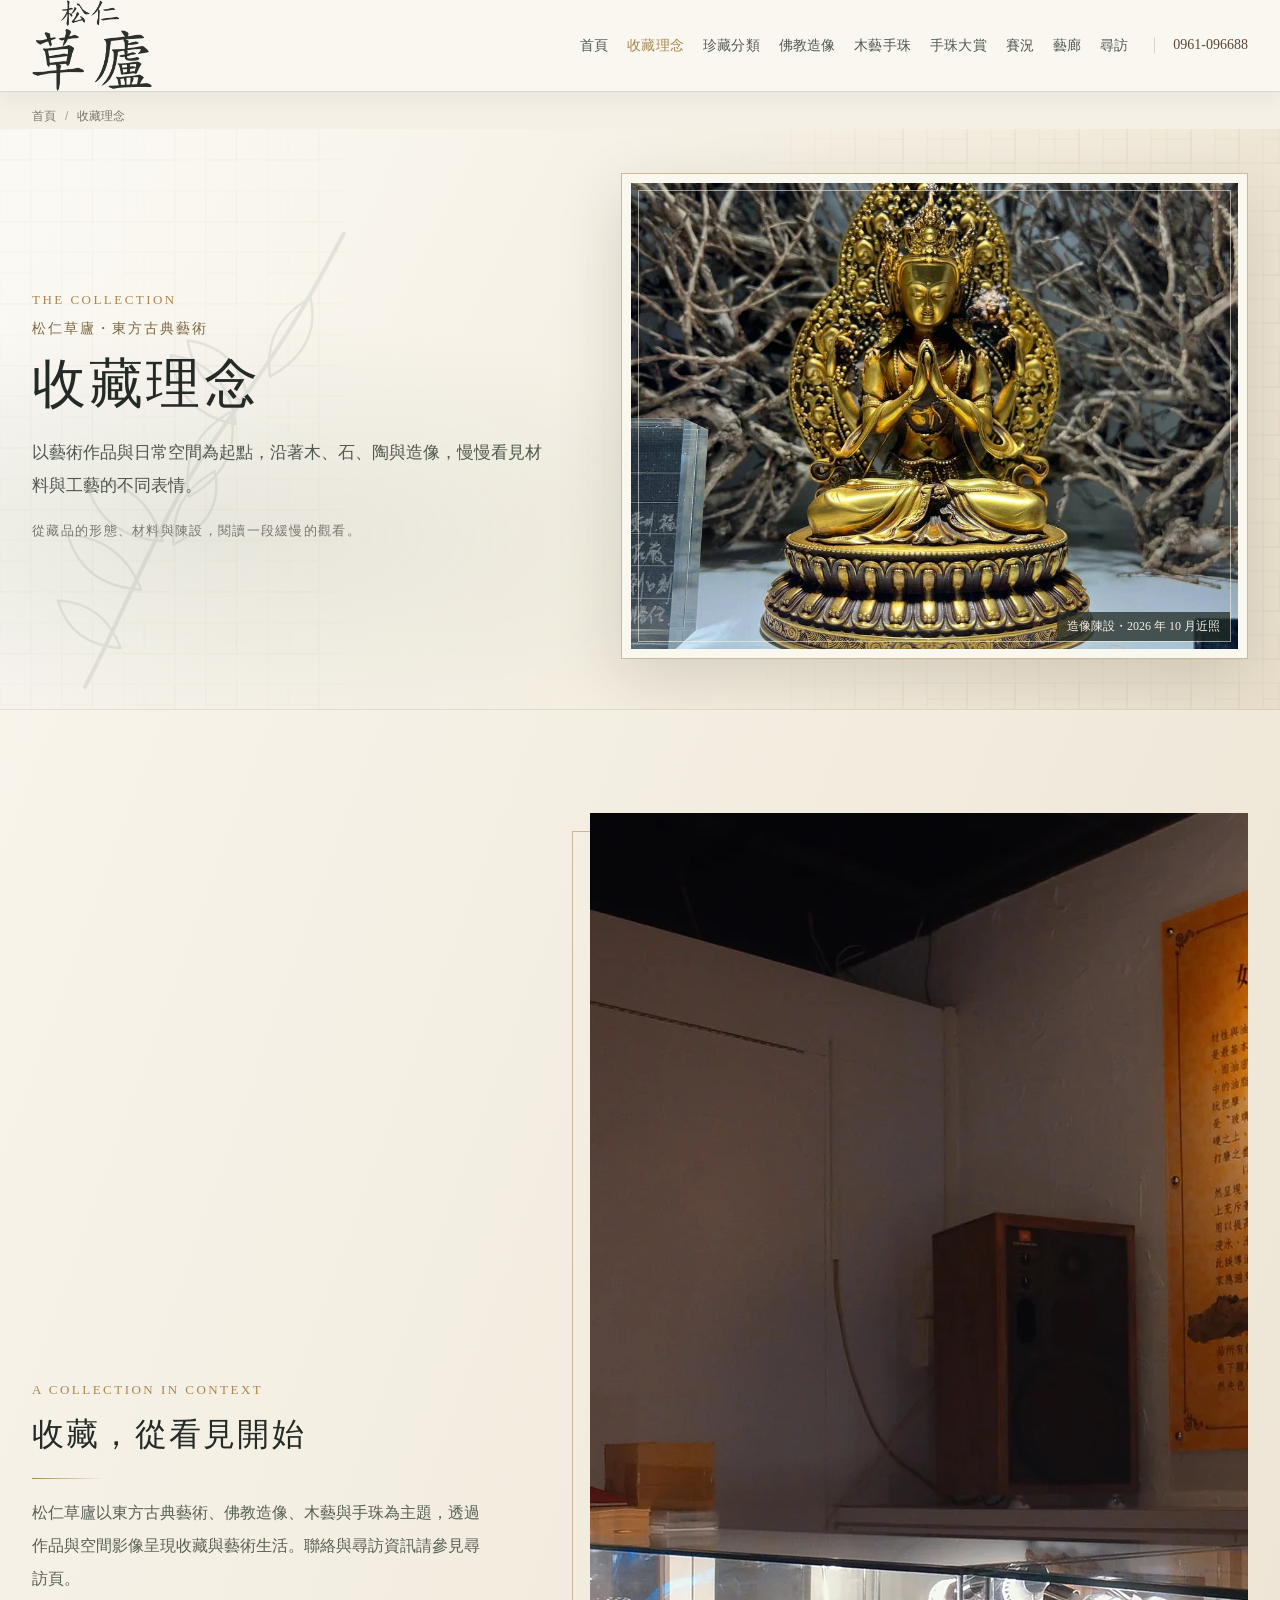
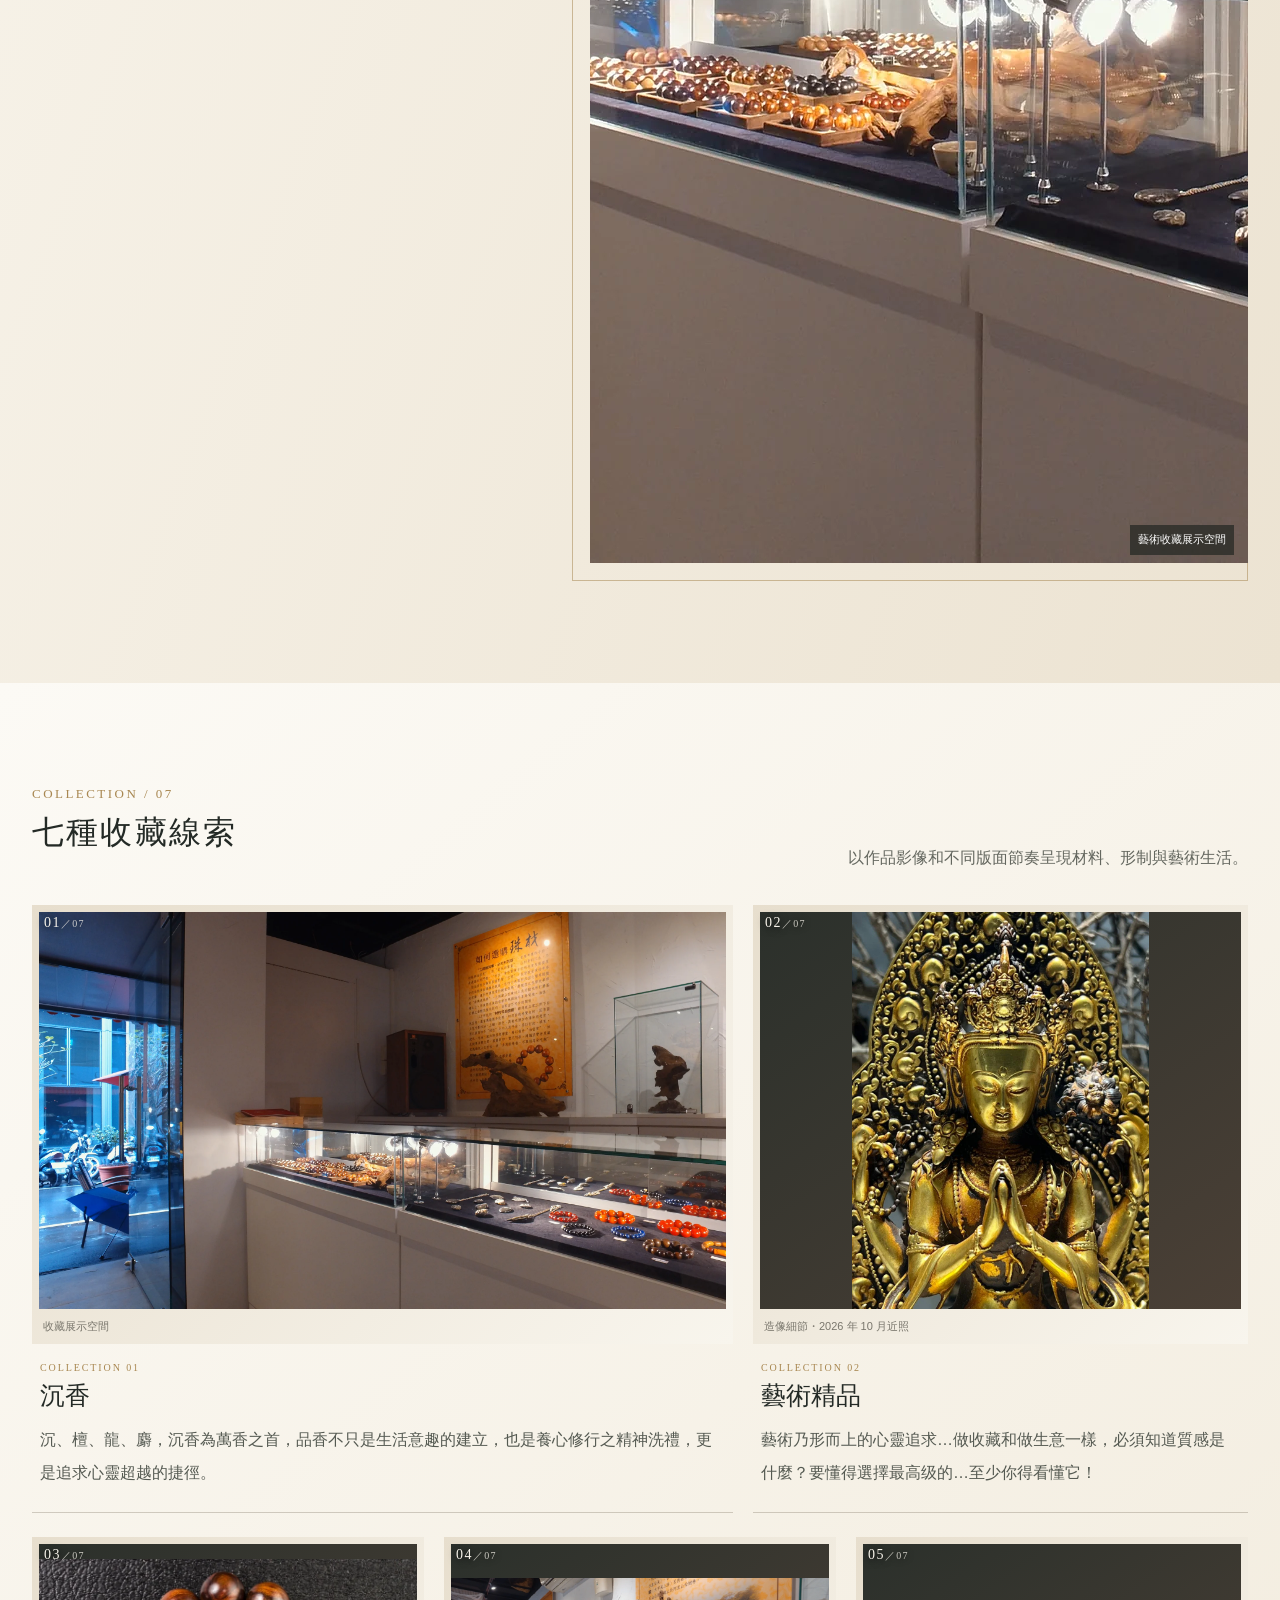
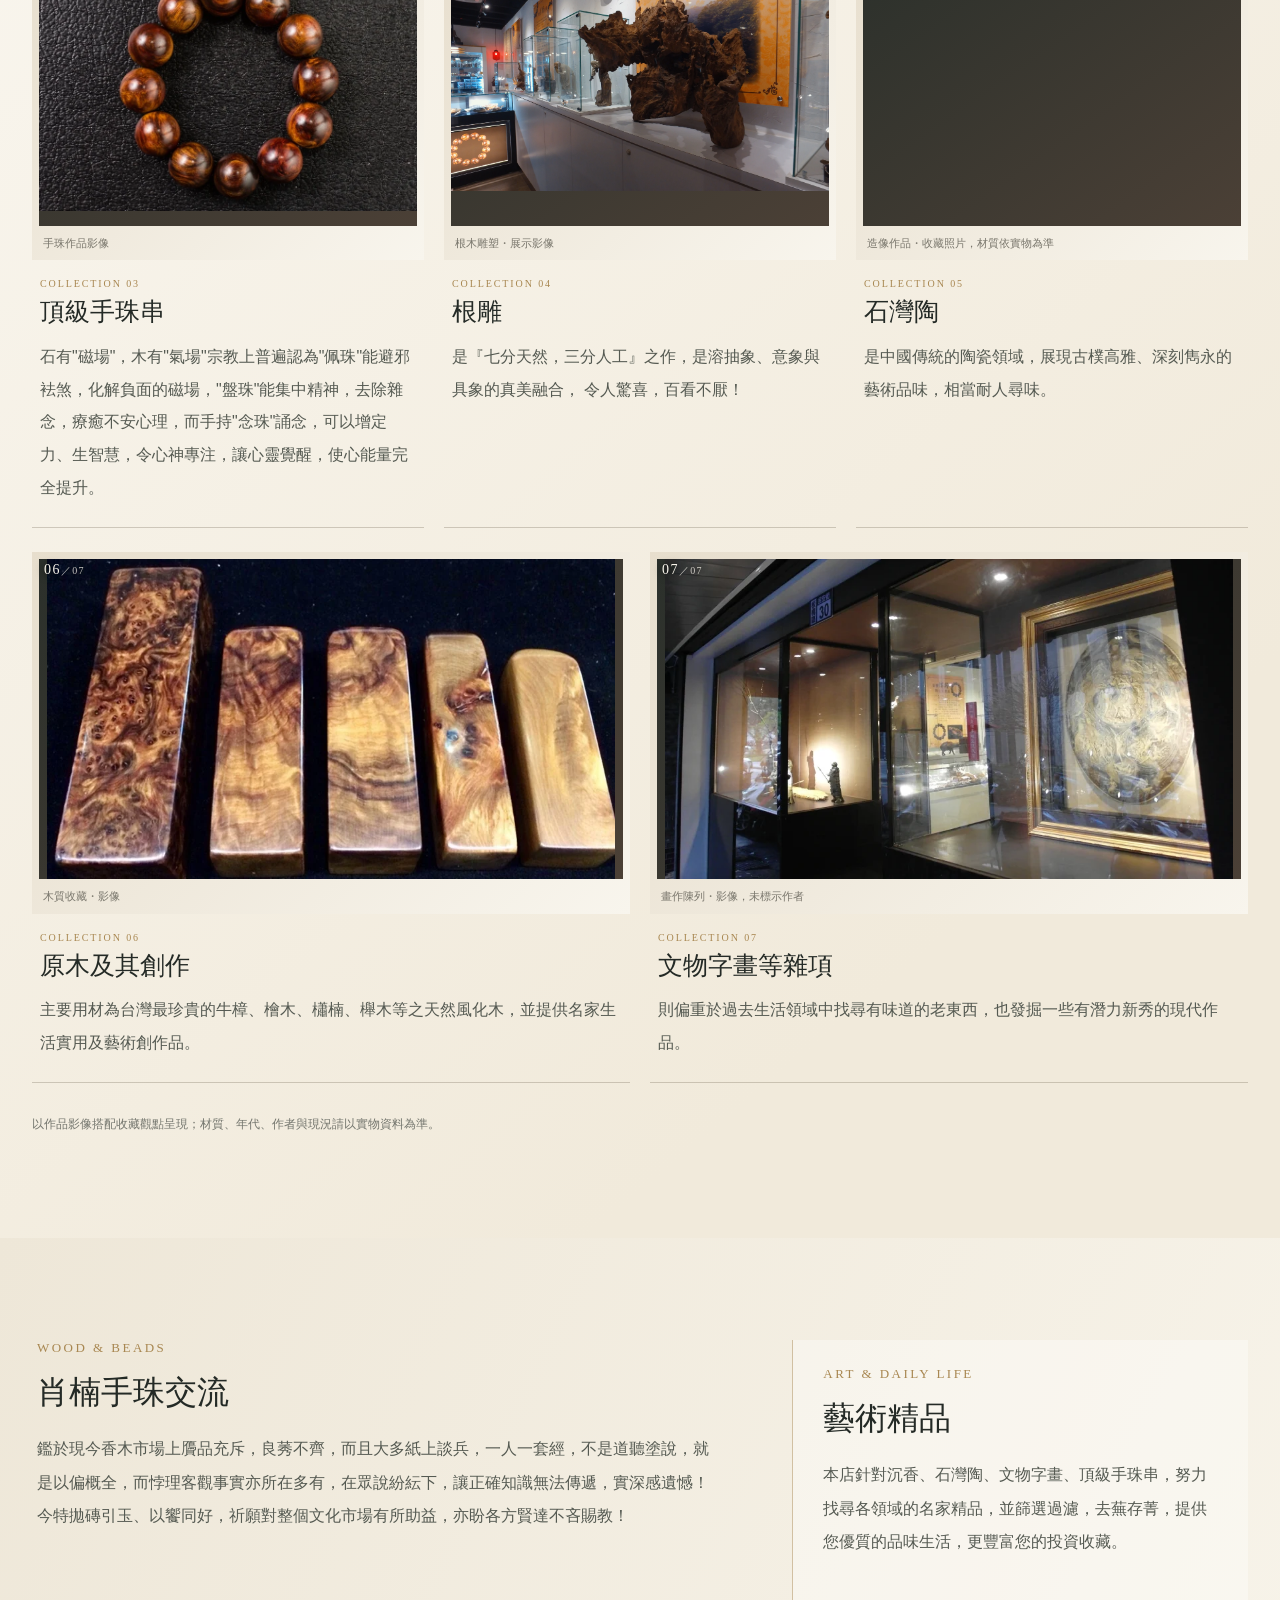
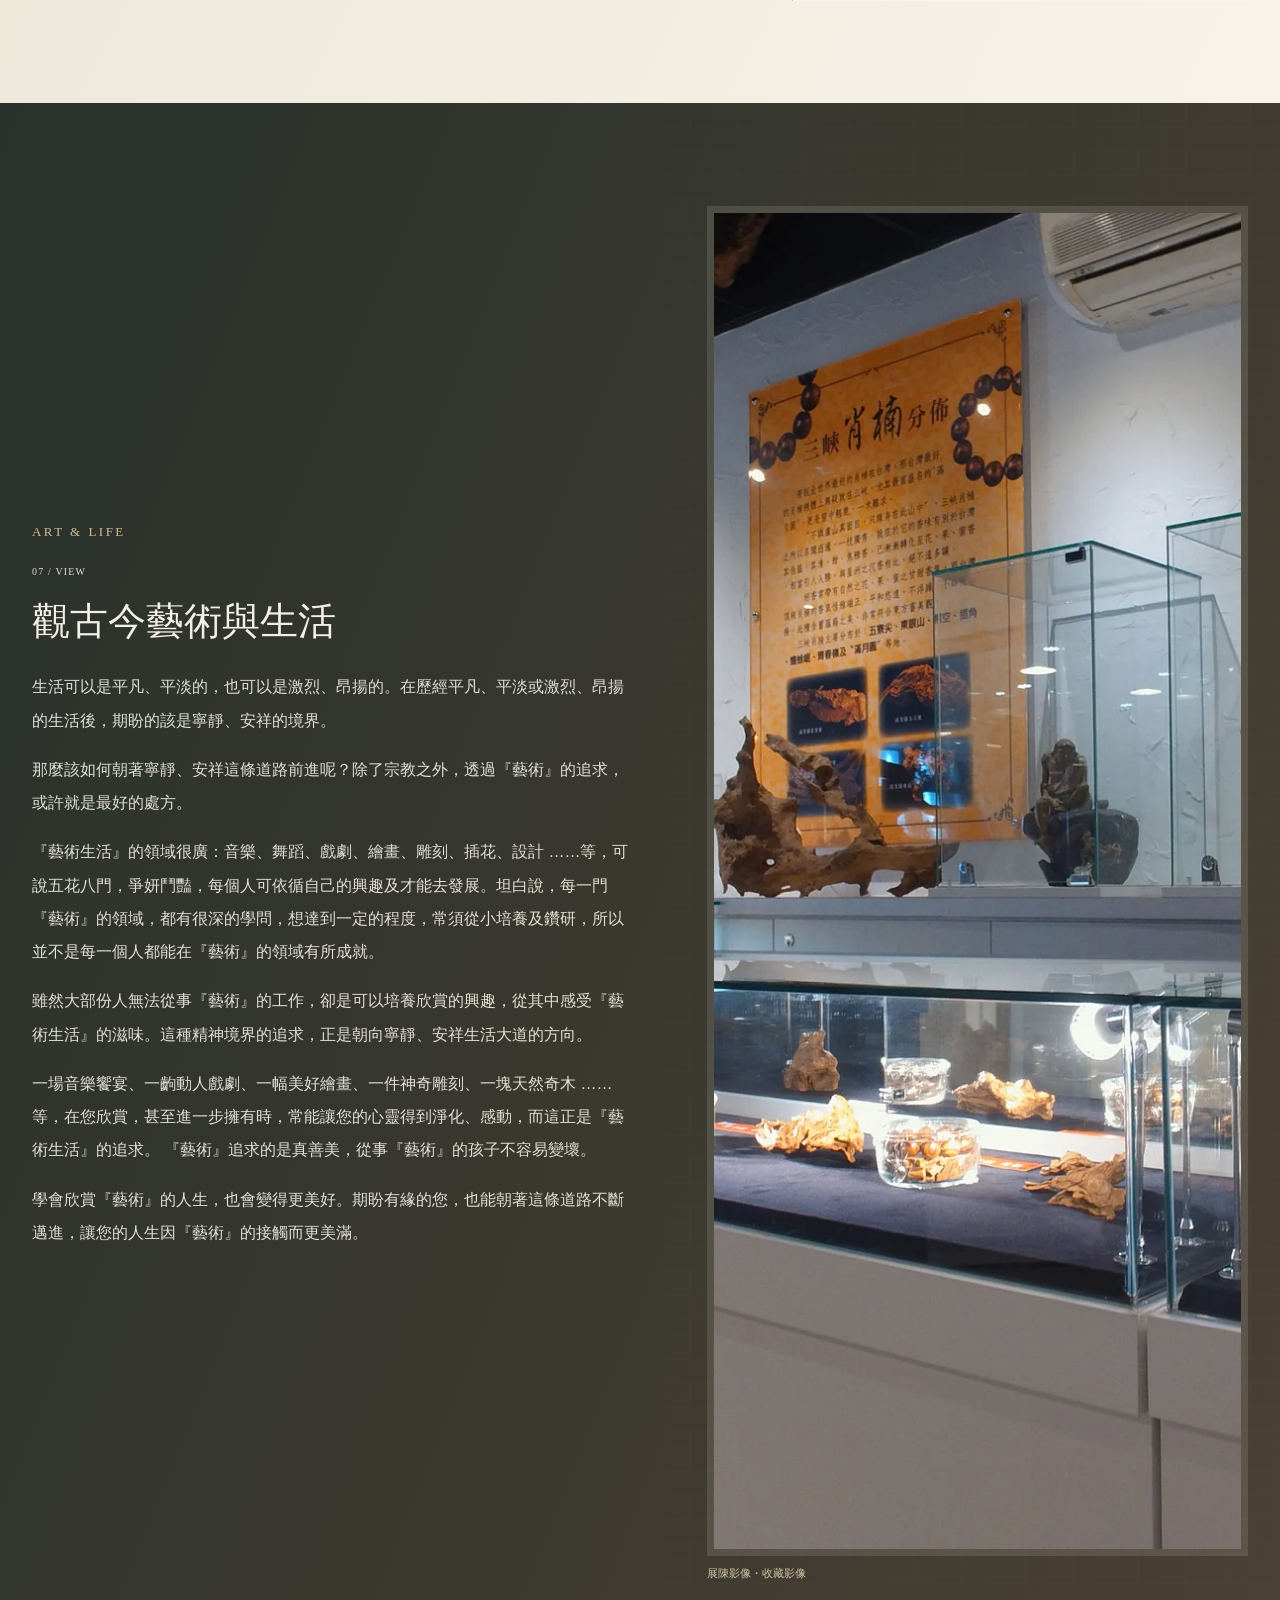
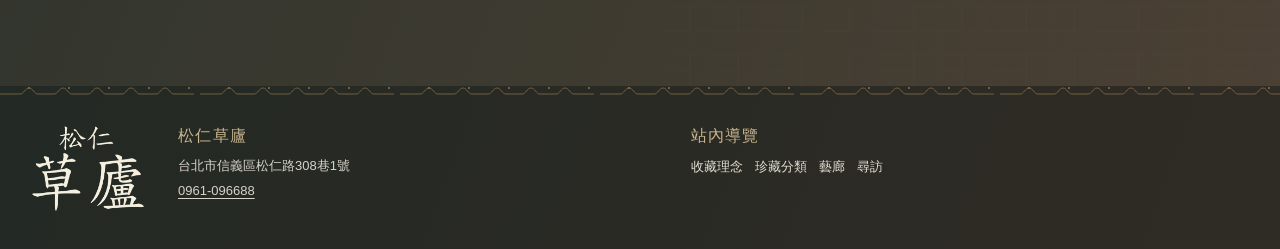
==== commit 65ccb13c: "W03: normalize HTML document declarations" ====
--- a/about/index.html
+++ b/about/index.html
@@ -1,20 +1,4 @@
-<!DOCTYPE html>
-<!DOCTYPE html>
-
-<!DOCTYPE html>
-
-<!DOCTYPE html>
-
-<!DOCTYPE html>
-
-<!DOCTYPE html>
-
-<!DOCTYPE html>
-
-<!DOCTYPE html>
-
-<!DOCTYPE html>
-
+<!DOCTYPE html>
 <html lang="zh-Hant"><head><meta charset="utf-8"/><meta content="width=device-width, initial-scale=1" name="viewport"/>
 <title>收藏理念｜松仁草廬</title><meta content="認識松仁草廬的收藏方向，瀏覽沉香、石灣陶、根雕、原木、手珠與藝術生活主題。" name="description"/><meta content="index,follow,max-image-preview:large" name="robots"/>
 <link href="https://tsaoloo.github.io/about/" rel="canonical"/><link href="/favicon.ico" rel="icon" type="image/x-icon"/><link href="/favicon.png" rel="icon" type="image/png"/><link href="/assets/css/site.css?v=20261017-w03" rel="stylesheet"/>
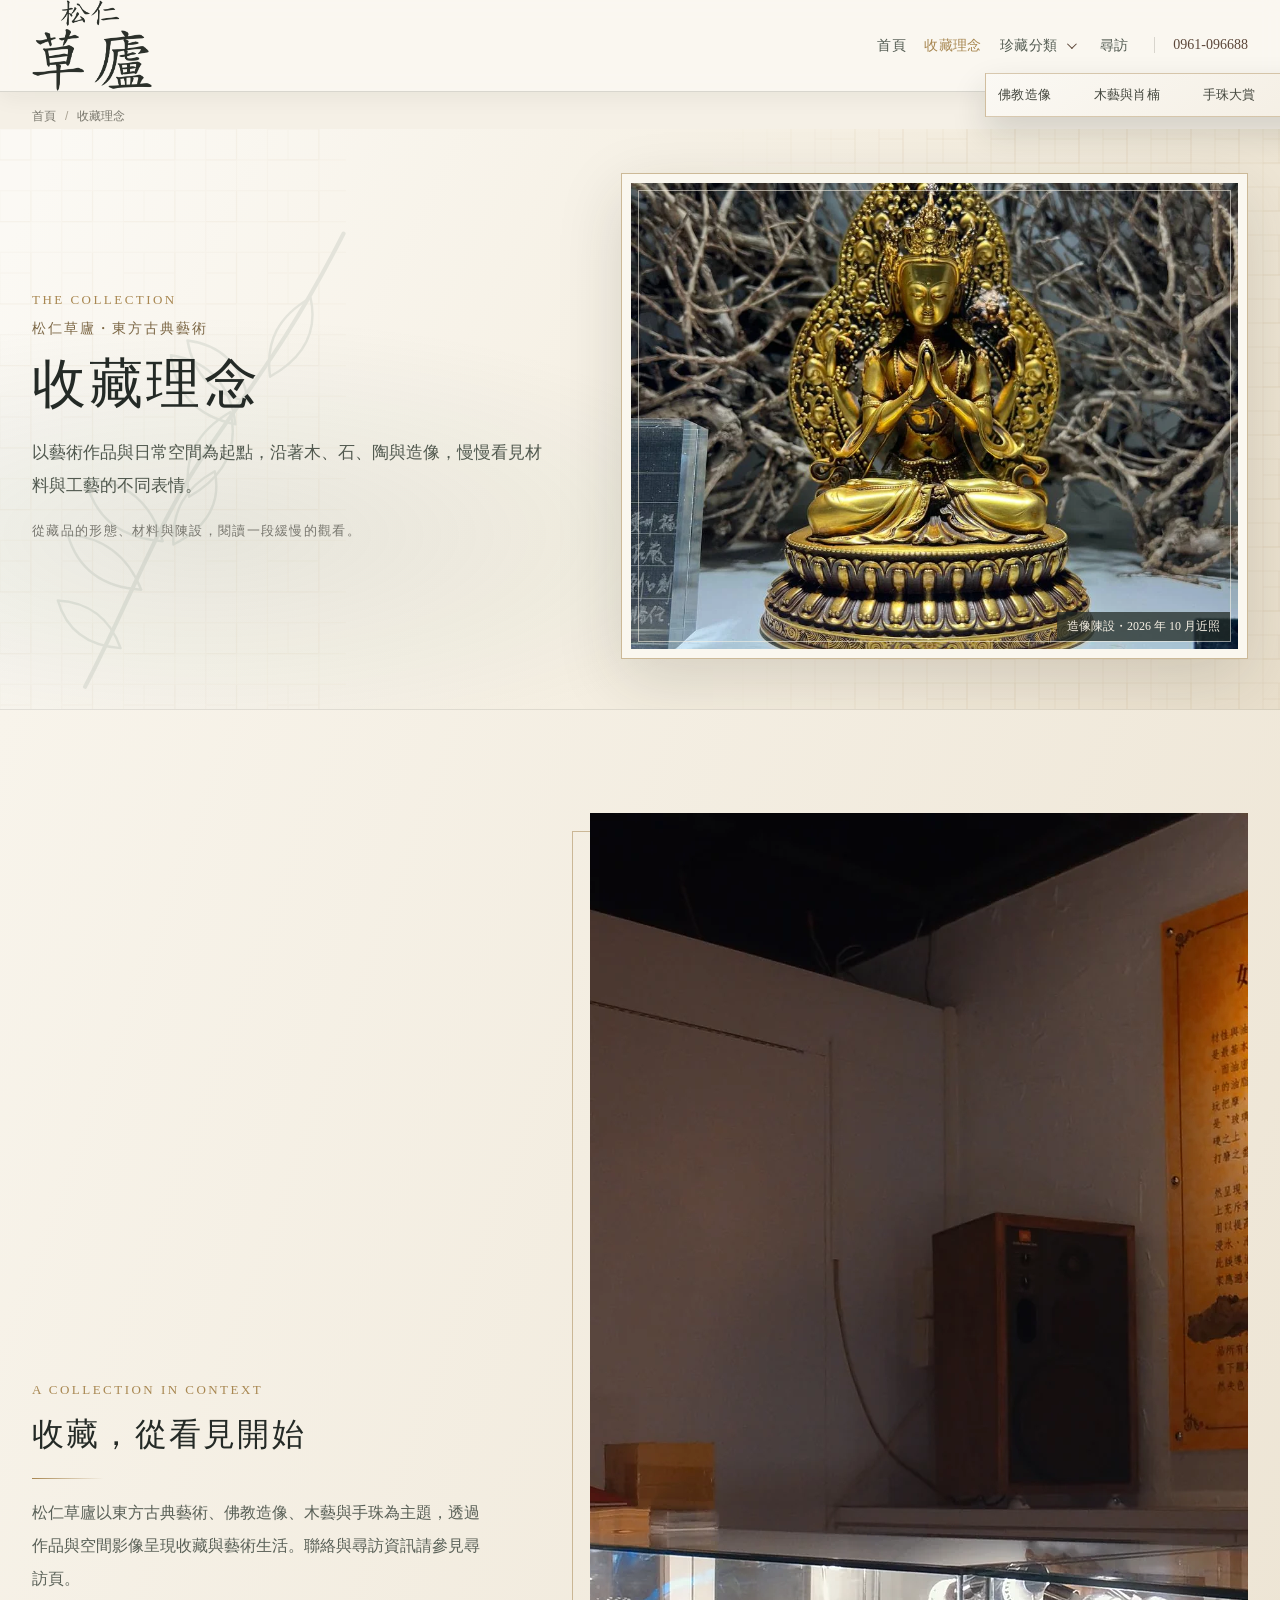
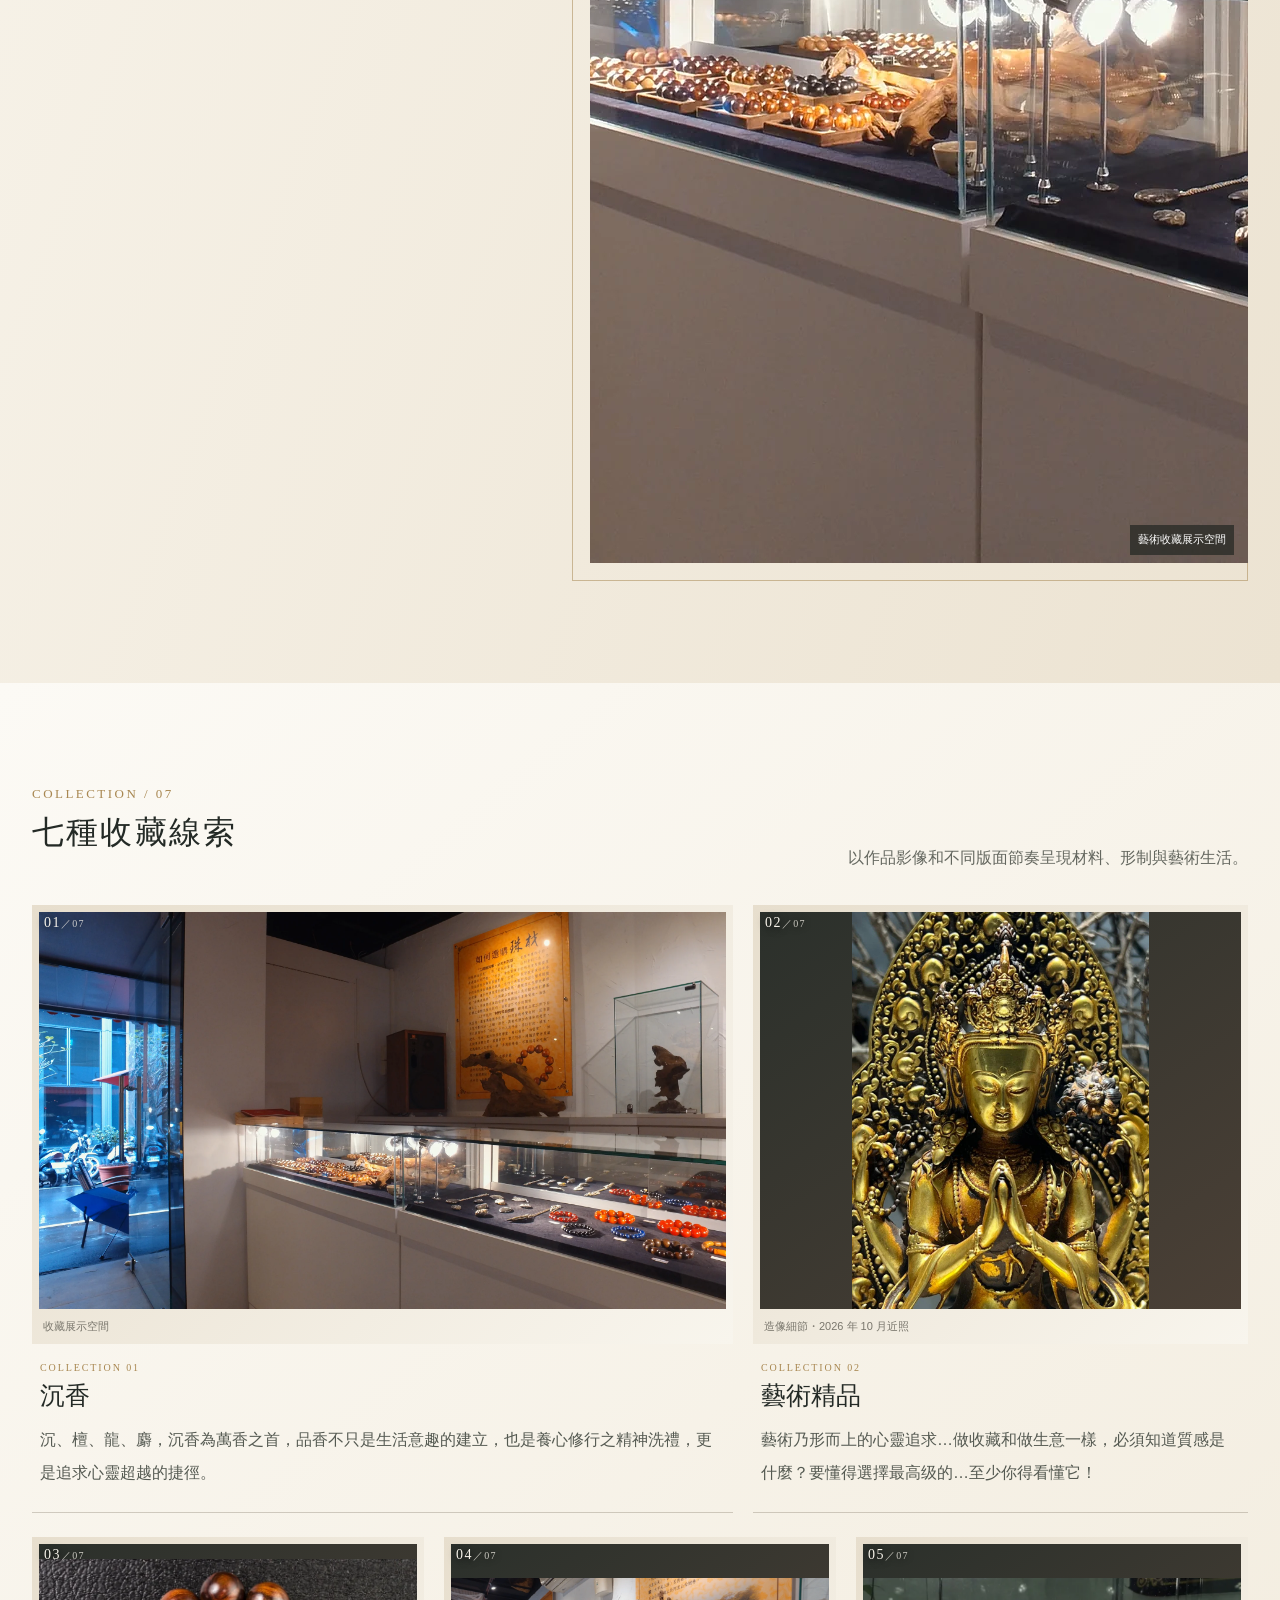
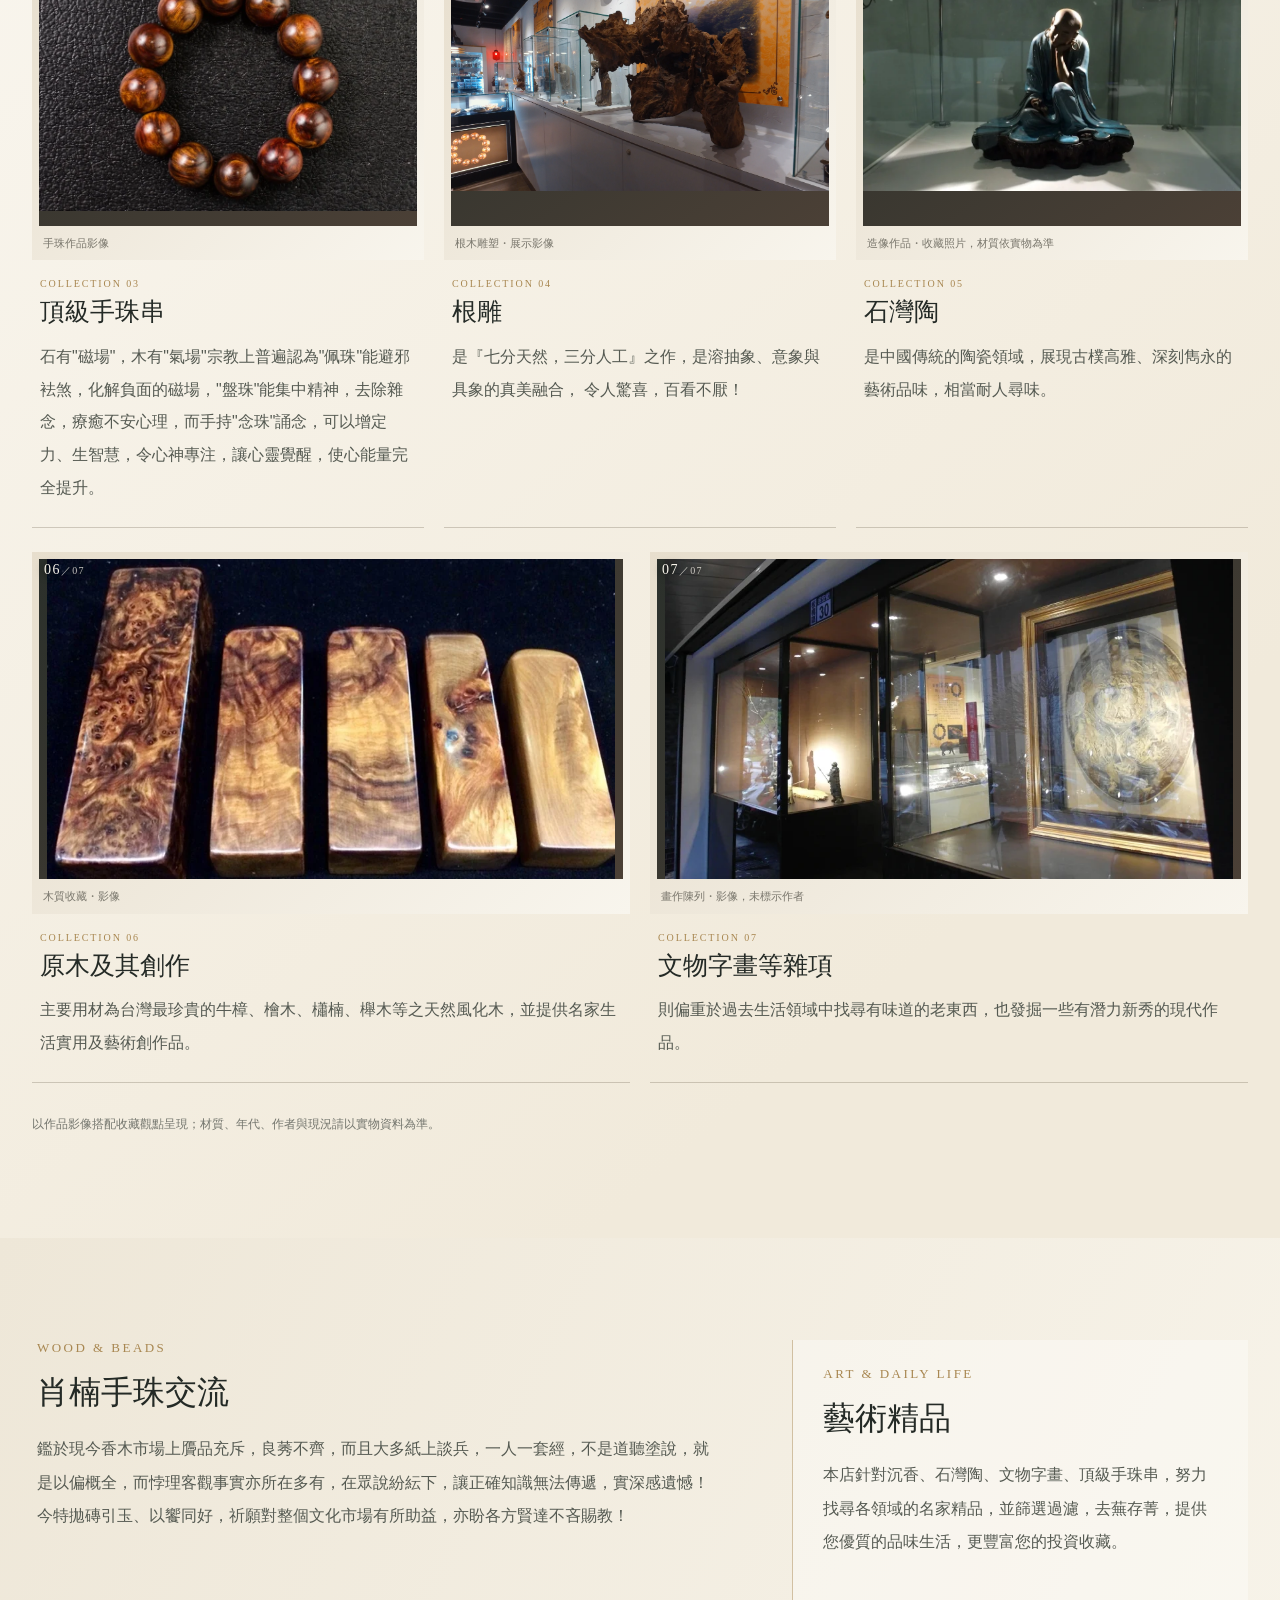
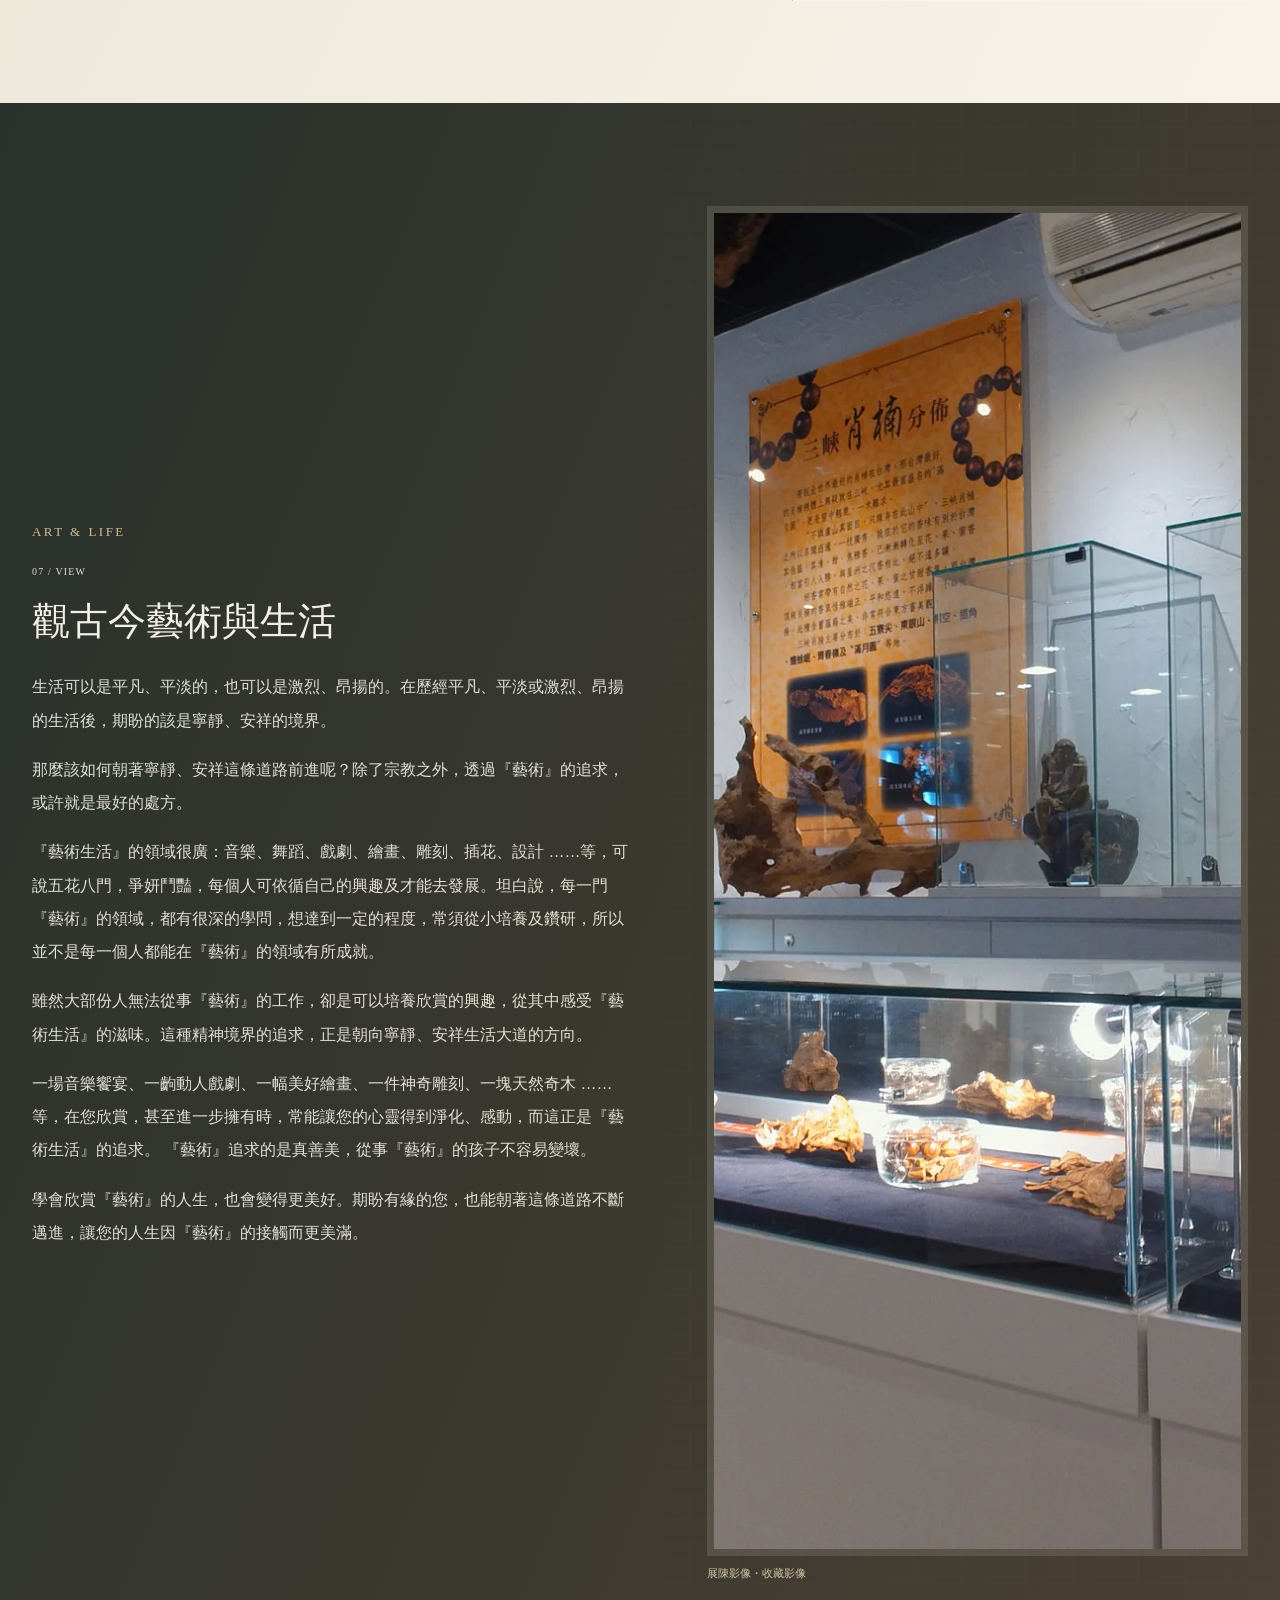
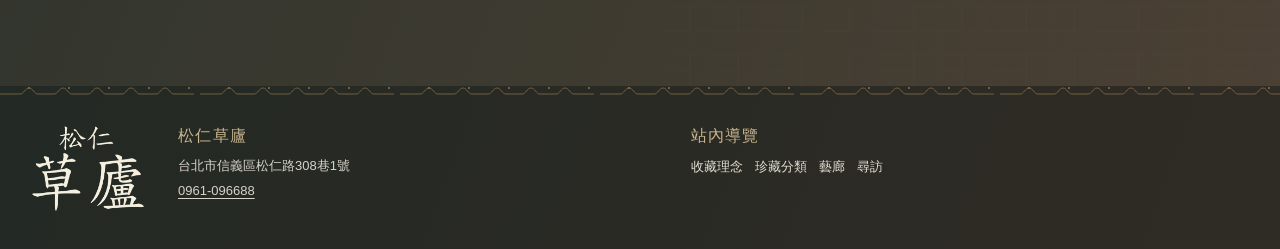
==== commit 0e6fed26: "W04: expand sculpture and add collection category pages" ====
--- a/about/index.html
+++ b/about/index.html
@@ -1,12 +1,12 @@
 <!DOCTYPE html>
-<html lang="zh-Hant"><head><meta charset="utf-8"/><meta content="width=device-width, initial-scale=1" name="viewport"/>
-<title>收藏理念｜松仁草廬</title><meta content="認識松仁草廬的收藏方向，瀏覽沉香、石灣陶、根雕、原木、手珠與藝術生活主題。" name="description"/><meta content="index,follow,max-image-preview:large" name="robots"/>
-<link href="https://tsaoloo.github.io/about/" rel="canonical"/><link href="/favicon.ico" rel="icon" type="image/x-icon"/><link href="/favicon.png" rel="icon" type="image/png"/><link href="/assets/css/site.css?v=20261017-w03" rel="stylesheet"/>
-<meta content="website" property="og:type"/><meta content="zh_TW" property="og:locale"/><meta content="松仁草廬" property="og:site_name"/><meta content="收藏理念｜松仁草廬" property="og:title"/><meta content="認識松仁草廬的收藏方向，瀏覽沉香、石灣陶、根雕、原木、手珠與藝術生活主題。" property="og:description"/><meta content="https://tsaoloo.github.io/about/" property="og:url"/><meta content="https://tsaoloo.github.io/assets/images/shop-front-sign.webp" property="og:image"/><meta content="summary_large_image" name="twitter:card"/><meta content="收藏理念｜松仁草廬" name="twitter:title"/><meta content="認識松仁草廬的收藏方向，瀏覽沉香、石灣陶、根雕、原木、手珠與藝術生活主題。" name="twitter:description"/><meta content="https://tsaoloo.github.io/assets/images/shop-front-sign.webp" name="twitter:image"/><script type="application/ld+json">{"@context":"https://schema.org","@type":"BreadcrumbList","itemListElement":[{"@type":"ListItem","position":1,"name":"首頁","item":"https://tsaoloo.github.io/"},{"@type":"ListItem","position":2,"name":"收藏理念","item":"https://tsaoloo.github.io/about/"}]}</script>
-</head><body><a class="skip-link" href="#main">跳至主要內容</a><header class="site-header"><div class="wrap header-inner"><a aria-label="松仁草廬首頁" class="brand" href="/"><img alt="松仁草廬標誌" height="620" src="/assets/brand/logo-primary.png" width="822"/></a><button aria-controls="main-nav" aria-expanded="false" class="menu-toggle" type="button"><span aria-hidden="true" class="menu-mark"><span></span><span></span></span><span>選單</span></button><nav aria-label="主要導覽" class="site-nav" id="main-nav"><ul><li><a href="/">首頁</a></li><li><a aria-current="page" href="/about/">收藏理念</a></li><li><a href="/collections/">珍藏分類</a></li><li><a href="/sculpture/">佛教造像</a></li><li><a href="/wood-art/">木藝手珠</a></li><li><a href="/bead-awards/">手珠大賞</a></li><li><a href="/bead-contest/">賽況</a></li><li><a href="/gallery/">藝廊</a></li><li><a href="/visit/">尋訪</a></li></ul></nav><a aria-label="致電松仁草廬 0961-096688" class="header-phone" href="tel:+886961096688">0961-096688</a></div></header><main class="page-main page-main--about" id="main"><nav aria-label="麵包屑導覽" class="breadcrumbs"><ol><li><a href="/">首頁</a></li><li aria-current="page">收藏理念</li></ol></nav>
-<section class="page-hero page-hero--editorial about-hero"><div class="wrap about-hero-grid"><div class="about-hero-copy"><p class="page-kicker">THE COLLECTION</p><p class="about-brandline">松仁草廬・東方古典藝術</p><h1 class="page-title">收藏理念</h1><span aria-hidden="true" class="text-rule"></span><p class="page-intro">以藝術作品與日常空間為起點，沿著木、石、陶與造像，慢慢看見材料與工藝的不同表情。</p><p class="about-hero-caption">從藏品的形態、材料與陳設，閱讀一段緩慢的觀看。</p></div><figure class="about-hero-photo"><img alt="金色造像與枝影陳設" decoding="async" fetchpriority="high" height="1280" loading="eager" src="/assets/images/gold-figure-context.webp" width="960"/><figcaption>造像陳設・2026 年 10 月近照</figcaption></figure></div></section>
-<section class="about-opening section"><div class="wrap about-opening-grid"><div class="about-opening-copy"><p class="section-kicker">A COLLECTION IN CONTEXT</p><h2 class="section-heading">收藏，從看見開始</h2><div aria-hidden="true" class="text-rule"></div><p>松仁草廬以東方古典藝術、佛教造像、木藝與手珠為主題，透過作品與空間影像呈現收藏與藝術生活。聯絡與尋訪資訊請參見尋訪頁。</p></div><figure class="about-opening-photo"><img alt="收藏與手珠展陳空間" decoding="async" height="1350" loading="lazy" src="/assets/images/archive-gallery-wide.webp" width="2400"/><figcaption>藝術收藏展示空間</figcaption></figure></div></section>
-<section class="about-topics section section--paper"><div class="wrap"><div class="section-topline"><div><p class="section-kicker">COLLECTION / 07</p><h2 class="section-heading">七種收藏線索</h2></div><p class="section-lead">以作品影像和不同版面節奏呈現材料、形制與藝術生活。</p></div><div class="about-topic-grid"><article class="about-topic about-topic--01"><div class="about-topic-index">01<span>／07</span></div><figure class="about-topic-photo"><img alt="收藏展示影像" decoding="async" height="1350" loading="lazy" src="/assets/images/archive-gallery-wide.webp" width="2400"/><figcaption>收藏展示空間</figcaption></figure><div class="about-topic-copy"><p class="section-kicker">COLLECTION 01</p><h3>沉香</h3><p>沉、檀、龍、麝，沉香為萬香之首，品香不只是生活意趣的建立，也是養心修行之精神洗禮，更是追求心靈超越的捷徑。</p></div></article><article class="about-topic about-topic--02"><div class="about-topic-index">02<span>／07</span></div><figure class="about-topic-photo"><img alt="金色造像局部近照" decoding="async" height="1280" loading="lazy" src="/assets/images/gold-figure-detail.webp" width="960"/><figcaption>造像細節・2026 年 10 月近照</figcaption></figure><div class="about-topic-copy"><p class="section-kicker">COLLECTION 02</p><h3>藝術精品</h3><p>藝術乃形而上的心靈追求&hellip;做收藏和做生意一樣，必須知道質感是什麼？要懂得選擇最高级的&hellip;至少你得看懂它！</p></div></article><article class="about-topic about-topic--03"><div class="about-topic-index">03<span>／07</span></div><figure class="about-topic-photo"><img alt="手珠作品影像" decoding="async" height="533" loading="lazy" src="/assets/images/bead-award-08.webp" width="800"/><figcaption>手珠作品影像</figcaption></figure><div class="about-topic-copy"><p class="section-kicker">COLLECTION 03</p><h3>頂級手珠串</h3><p>石有"磁場"，木有"氣場"宗教上普遍認為"佩珠"能避邪袪煞，化解負面的磁場，"盤珠"能集中精神，去除雜念，療癒不安心理，而手持"念珠"誦念，可以增定力、生智慧，令心神專注，讓心靈覺醒，使心能量完全提升。</p></div></article><article class="about-topic about-topic--04"><div class="about-topic-index">04<span>／07</span></div><figure class="about-topic-photo"><img alt="根木形態雕塑展示" decoding="async" height="1350" loading="lazy" src="/assets/images/archive-root-sculpture.webp" width="2400"/><figcaption>根木雕塑・展示影像</figcaption></figure><div class="about-topic-copy"><p class="section-kicker">COLLECTION 04</p><h3>根雕</h3><p>是『七分天然，三分人工』之作，是溶抽象、意象與具象的真美融合， 令人驚喜，百看不厭！</p></div></article><article class="about-topic about-topic--05"><div class="about-topic-index">05<span>／07</span></div><figure class="about-topic-photo"><img alt="藍綠人物造像" decoding="async" height="480" loading="lazy" src="/assets/images/blue-green-figure.webp" width="853"/><figcaption>造像作品・收藏照片，材質依實物為準</figcaption></figure><div class="about-topic-copy"><p class="section-kicker">COLLECTION 05</p><h3>石灣陶</h3><p>是中國傳統的陶瓷領域，展現古樸高雅、深刻雋永的藝術品味，相當耐人尋味。</p></div></article><article class="about-topic about-topic--06"><div class="about-topic-index">06<span>／07</span></div><figure class="about-topic-photo"><img alt="木質小品紋理" decoding="async" height="480" loading="lazy" src="/assets/images/archive-wood-tablets.webp" width="853"/><figcaption>木質收藏・影像</figcaption></figure><div class="about-topic-copy"><p class="section-kicker">COLLECTION 06</p><h3>原木及其創作</h3><p>主要用材為台灣最珍貴的牛樟、檜木、櫹楠、櫸木等之天然風化木，並提供名家生活實用及藝術創作品。</p></div></article><article class="about-topic about-topic--07"><div class="about-topic-index">07<span>／07</span></div><figure class="about-topic-photo"><img alt="展場中的繪畫作品" decoding="async" height="480" loading="lazy" src="/assets/images/archive-painted-work.webp" width="853"/><figcaption>畫作陳列・影像，未標示作者</figcaption></figure><div class="about-topic-copy"><p class="section-kicker">COLLECTION 07</p><h3>文物字畫等雜項</h3><p>則偏重於過去生活領域中找尋有味道的老東西，也發掘一些有潛力新秀的現代作品。</p></div></article></div><p class="disclaimer">以作品影像搭配收藏觀點呈現；材質、年代、作者與現況請以實物資料為準。</p></div></section>
-<section class="about-exchange section"><div class="wrap about-exchange-grid"><article class="about-exchange-lead"><p class="section-kicker">WOOD &amp; BEADS</p><h2>肖楠手珠交流</h2><span aria-hidden="true" class="text-rule"></span><p>鑑於現今香木市場上贗品充斥，良莠不齊，而且大多紙上談兵，一人一套經，不是道聽塗說，就是以偏概全，而悖理客觀事實亦所在多有，在眾說紛紜下，讓正確知識無法傳遞，實深感遺憾！今特拋磚引玉、以饗同好，祈願對整個文化市場有所助益，亦盼各方賢達不吝賜教！</p></article><article class="about-exchange-note"><p class="section-kicker">ART &amp; DAILY LIFE</p><h2>藝術精品</h2><p>本店針對沉香、石灣陶、文物字畫、頂級手珠串，努力找尋各領域的名家精品，並篩選過濾，去蕪存菁，提供您優質的品味生活，更豐富您的投資收藏。</p></article></div></section>
-<section class="about-life section"><div class="wrap about-life-grid"><div class="about-life-copy"><p class="section-kicker">ART &amp; LIFE</p><p class="chapter">07 / VIEW</p><h2>觀古今藝術與生活</h2><p>生活可以是平凡、平淡的，也可以是激烈、昂揚的。在歷經平凡、平淡或激烈、昂揚的生活後，期盼的該是寧靜、安祥的境界。</p><p>那麼該如何朝著寧靜、安祥這條道路前進呢？除了宗教之外，透過『藝術』的追求，或許就是最好的處方。</p><p>『藝術生活』的領域很廣：音樂、舞蹈、戲劇、繪畫、雕刻、插花、設計 &hellip;&hellip;等，可說五花八門，爭妍鬥豔，每個人可依循自己的興趣及才能去發展。坦白說，每一門『藝術』的領域，都有很深的學問，想達到一定的程度，常須從小培養及鑽研，所以並不是每一個人都能在『藝術』的領域有所成就。</p><p>雖然大部份人無法從事『藝術』的工作，卻是可以培養欣賞的興趣，從其中感受『藝術生活』的滋味。這種精神境界的追求，正是朝向寧靜、安祥生活大道的方向。</p><p>一場音樂饗宴、一齣動人戲劇、一幅美好繪畫、一件神奇雕刻、一塊天然奇木 &hellip;&hellip;等，在您欣賞，甚至進一步擁有時，常能讓您的心靈得到淨化、感動，而這正是『藝術生活』的追求。 『藝術』追求的是真善美，從事『藝術』的孩子不容易變壞。</p><p>學會欣賞『藝術』的人生，也會變得更美好。期盼有緣的您，也能朝著這條道路不斷邁進，讓您的人生因『藝術』的接觸而更美滿。</p></div><figure class="about-life-photo"><img alt="藝術與收藏展示空間" decoding="async" height="1350" loading="lazy" src="/assets/images/archive-interior-wide.webp" width="2400"/><figcaption>展陳影像・收藏影像</figcaption></figure></div></section>
-</main><footer class="site-footer"><div class="wrap"><div class="footer-main"><div class="footer-brand"><a aria-label="松仁草廬首頁" class="footer-logo" href="/"><img alt="松仁草廬標誌" height="620" src="/assets/brand/logo-white.png" width="822"/></a></div><div><h2 class="footer-title">松仁草廬</h2><p>台北市信義區松仁路308巷1號<br/><a href="tel:+886961096688">0961-096688</a></p></div><div><h2 class="footer-title">站內導覽</h2><nav aria-label="頁尾導覽" class="footer-links"><a href="/about/">收藏理念</a><a href="/collections/">珍藏分類</a><a href="/gallery/">藝廊</a><a href="/visit/">尋訪</a></nav></div></div></div></footer><dialog aria-label="藏品照片放大檢視" class="lightbox" id="lightbox"><figure class="lightbox-inner"><button aria-label="關閉圖片" class="lightbox-close" type="button">關閉</button><img alt=""/><figcaption></figcaption></figure></dialog><script defer="" src="/assets/js/site.js"></script></body></html>+<html lang="zh-Hant"><head><meta charset="utf-8"/><meta content="width=device-width, initial-scale=1" name="viewport"/>
+<title>收藏理念｜松仁草廬</title><meta content="認識松仁草廬的收藏方向，瀏覽沉香、石灣陶、根雕、原木、手珠與藝術生活主題。" name="description"/><meta content="index,follow,max-image-preview:large" name="robots"/>
+<link href="https://tsaoloo.github.io/about/" rel="canonical"/><link href="/favicon.ico" rel="icon" type="image/x-icon"/><link href="/favicon.png" rel="icon" type="image/png"/><link href="/assets/css/site.css?v=20261017-w04" rel="stylesheet"/>
+<meta content="website" property="og:type"/><meta content="zh_TW" property="og:locale"/><meta content="松仁草廬" property="og:site_name"/><meta content="收藏理念｜松仁草廬" property="og:title"/><meta content="認識松仁草廬的收藏方向，瀏覽沉香、石灣陶、根雕、原木、手珠與藝術生活主題。" property="og:description"/><meta content="https://tsaoloo.github.io/about/" property="og:url"/><meta content="https://tsaoloo.github.io/assets/images/shop-front-sign.webp" property="og:image"/><meta content="summary_large_image" name="twitter:card"/><meta content="收藏理念｜松仁草廬" name="twitter:title"/><meta content="認識松仁草廬的收藏方向，瀏覽沉香、石灣陶、根雕、原木、手珠與藝術生活主題。" name="twitter:description"/><meta content="https://tsaoloo.github.io/assets/images/shop-front-sign.webp" name="twitter:image"/><script type="application/ld+json">{"@context":"https://schema.org","@type":"BreadcrumbList","itemListElement":[{"@type":"ListItem","position":1,"name":"首頁","item":"https://tsaoloo.github.io/"},{"@type":"ListItem","position":2,"name":"收藏理念","item":"https://tsaoloo.github.io/about/"}]}</script>
+</head><body><a class="skip-link" href="#main">跳至主要內容</a><header class="site-header"><div class="wrap header-inner"><a aria-label="松仁草廬首頁" class="brand" href="/"><img alt="松仁草廬標誌" height="620" src="/assets/brand/logo-primary.png" width="822"/></a><button aria-controls="main-nav" aria-expanded="false" class="menu-toggle" type="button"><span aria-hidden="true" class="menu-mark"><span></span><span></span></span><span>選單</span></button><nav aria-label="主要導覽" class="site-nav" id="main-nav"><ul><li><a href="/">首頁</a></li><li><a aria-current="page" href="/about/">收藏理念</a></li><li class="nav-item--submenu"><a href="/collections/">珍藏分類</a><button aria-controls="collection-submenu" aria-expanded="false" aria-label="展開珍藏分類子選單" class="submenu-toggle" type="button"><span aria-hidden="true"></span></button><ul class="nav-submenu" id="collection-submenu"><li><a href="/sculpture/">佛教造像</a></li><li><a href="/wood-art/">木藝與肖楠</a></li><li><a href="/bead-awards/">手珠大賞</a></li><li><a href="/bead-contest/">手珠賽況</a></li><li><a href="/collections/figures/">人物造像</a></li><li><a href="/artists/">名家淺說</a></li><li><a href="/gallery/">藝廊與空間</a></li></ul></li><li><a href="/visit/">尋訪</a></li></ul></nav><a aria-label="致電松仁草廬 0961-096688" class="header-phone" href="tel:+886961096688">0961-096688</a></div></header><main class="page-main page-main--about" id="main"><nav aria-label="麵包屑導覽" class="breadcrumbs"><ol><li><a href="/">首頁</a></li><li aria-current="page">收藏理念</li></ol></nav>
+<section class="page-hero page-hero--editorial about-hero"><div class="wrap about-hero-grid"><div class="about-hero-copy"><p class="page-kicker">THE COLLECTION</p><p class="about-brandline">松仁草廬・東方古典藝術</p><h1 class="page-title">收藏理念</h1><span aria-hidden="true" class="text-rule"></span><p class="page-intro">以藝術作品與日常空間為起點，沿著木、石、陶與造像，慢慢看見材料與工藝的不同表情。</p><p class="about-hero-caption">從藏品的形態、材料與陳設，閱讀一段緩慢的觀看。</p></div><figure class="about-hero-photo"><img alt="金色造像與枝影陳設" decoding="async" fetchpriority="high" height="1280" loading="eager" src="/assets/images/gold-figure-context.webp" width="960"/><figcaption>造像陳設・2026 年 10 月近照</figcaption></figure></div></section>
+<section class="about-opening section"><div class="wrap about-opening-grid"><div class="about-opening-copy"><p class="section-kicker">A COLLECTION IN CONTEXT</p><h2 class="section-heading">收藏，從看見開始</h2><div aria-hidden="true" class="text-rule"></div><p>松仁草廬以東方古典藝術、佛教造像、木藝與手珠為主題，透過作品與空間影像呈現收藏與藝術生活。聯絡與尋訪資訊請參見尋訪頁。</p></div><figure class="about-opening-photo"><img alt="收藏與手珠展陳空間" decoding="async" height="1350" loading="lazy" src="/assets/images/archive-gallery-wide.webp" width="2400"/><figcaption>藝術收藏展示空間</figcaption></figure></div></section>
+<section class="about-topics section section--paper"><div class="wrap"><div class="section-topline"><div><p class="section-kicker">COLLECTION / 07</p><h2 class="section-heading">七種收藏線索</h2></div><p class="section-lead">以作品影像和不同版面節奏呈現材料、形制與藝術生活。</p></div><div class="about-topic-grid"><article class="about-topic about-topic--01"><div class="about-topic-index">01<span>／07</span></div><figure class="about-topic-photo"><img alt="收藏展示影像" decoding="async" height="1350" loading="lazy" src="/assets/images/archive-gallery-wide.webp" width="2400"/><figcaption>收藏展示空間</figcaption></figure><div class="about-topic-copy"><p class="section-kicker">COLLECTION 01</p><h3>沉香</h3><p>沉、檀、龍、麝，沉香為萬香之首，品香不只是生活意趣的建立，也是養心修行之精神洗禮，更是追求心靈超越的捷徑。</p></div></article><article class="about-topic about-topic--02"><div class="about-topic-index">02<span>／07</span></div><figure class="about-topic-photo"><img alt="金色造像局部近照" decoding="async" height="1280" loading="lazy" src="/assets/images/gold-figure-detail.webp" width="960"/><figcaption>造像細節・2026 年 10 月近照</figcaption></figure><div class="about-topic-copy"><p class="section-kicker">COLLECTION 02</p><h3>藝術精品</h3><p>藝術乃形而上的心靈追求&hellip;做收藏和做生意一樣，必須知道質感是什麼？要懂得選擇最高级的&hellip;至少你得看懂它！</p></div></article><article class="about-topic about-topic--03"><div class="about-topic-index">03<span>／07</span></div><figure class="about-topic-photo"><img alt="手珠作品影像" decoding="async" height="533" loading="lazy" src="/assets/images/bead-award-08.webp" width="800"/><figcaption>手珠作品影像</figcaption></figure><div class="about-topic-copy"><p class="section-kicker">COLLECTION 03</p><h3>頂級手珠串</h3><p>石有"磁場"，木有"氣場"宗教上普遍認為"佩珠"能避邪袪煞，化解負面的磁場，"盤珠"能集中精神，去除雜念，療癒不安心理，而手持"念珠"誦念，可以增定力、生智慧，令心神專注，讓心靈覺醒，使心能量完全提升。</p></div></article><article class="about-topic about-topic--04"><div class="about-topic-index">04<span>／07</span></div><figure class="about-topic-photo"><img alt="根木形態雕塑展示" decoding="async" height="1350" loading="lazy" src="/assets/images/archive-root-sculpture.webp" width="2400"/><figcaption>根木雕塑・展示影像</figcaption></figure><div class="about-topic-copy"><p class="section-kicker">COLLECTION 04</p><h3>根雕</h3><p>是『七分天然，三分人工』之作，是溶抽象、意象與具象的真美融合， 令人驚喜，百看不厭！</p></div></article><article class="about-topic about-topic--05"><div class="about-topic-index">05<span>／07</span></div><figure class="about-topic-photo"><img alt="藍綠人物造像" decoding="async" height="480" loading="lazy" src="/assets/images/blue-green-figure.webp" width="853"/><figcaption>造像作品・收藏照片，材質依實物為準</figcaption></figure><div class="about-topic-copy"><p class="section-kicker">COLLECTION 05</p><h3>石灣陶</h3><p>是中國傳統的陶瓷領域，展現古樸高雅、深刻雋永的藝術品味，相當耐人尋味。</p></div></article><article class="about-topic about-topic--06"><div class="about-topic-index">06<span>／07</span></div><figure class="about-topic-photo"><img alt="木質小品紋理" decoding="async" height="480" loading="lazy" src="/assets/images/archive-wood-tablets.webp" width="853"/><figcaption>木質收藏・影像</figcaption></figure><div class="about-topic-copy"><p class="section-kicker">COLLECTION 06</p><h3>原木及其創作</h3><p>主要用材為台灣最珍貴的牛樟、檜木、櫹楠、櫸木等之天然風化木，並提供名家生活實用及藝術創作品。</p></div></article><article class="about-topic about-topic--07"><div class="about-topic-index">07<span>／07</span></div><figure class="about-topic-photo"><img alt="展場中的繪畫作品" decoding="async" height="480" loading="lazy" src="/assets/images/archive-painted-work.webp" width="853"/><figcaption>畫作陳列・影像，未標示作者</figcaption></figure><div class="about-topic-copy"><p class="section-kicker">COLLECTION 07</p><h3>文物字畫等雜項</h3><p>則偏重於過去生活領域中找尋有味道的老東西，也發掘一些有潛力新秀的現代作品。</p></div></article></div><p class="disclaimer">以作品影像搭配收藏觀點呈現；材質、年代、作者與現況請以實物資料為準。</p></div></section>
+<section class="about-exchange section"><div class="wrap about-exchange-grid"><article class="about-exchange-lead"><p class="section-kicker">WOOD &amp; BEADS</p><h2>肖楠手珠交流</h2><span aria-hidden="true" class="text-rule"></span><p>鑑於現今香木市場上贗品充斥，良莠不齊，而且大多紙上談兵，一人一套經，不是道聽塗說，就是以偏概全，而悖理客觀事實亦所在多有，在眾說紛紜下，讓正確知識無法傳遞，實深感遺憾！今特拋磚引玉、以饗同好，祈願對整個文化市場有所助益，亦盼各方賢達不吝賜教！</p></article><article class="about-exchange-note"><p class="section-kicker">ART &amp; DAILY LIFE</p><h2>藝術精品</h2><p>本店針對沉香、石灣陶、文物字畫、頂級手珠串，努力找尋各領域的名家精品，並篩選過濾，去蕪存菁，提供您優質的品味生活，更豐富您的投資收藏。</p></article></div></section>
+<section class="about-life section"><div class="wrap about-life-grid"><div class="about-life-copy"><p class="section-kicker">ART &amp; LIFE</p><p class="chapter">07 / VIEW</p><h2>觀古今藝術與生活</h2><p>生活可以是平凡、平淡的，也可以是激烈、昂揚的。在歷經平凡、平淡或激烈、昂揚的生活後，期盼的該是寧靜、安祥的境界。</p><p>那麼該如何朝著寧靜、安祥這條道路前進呢？除了宗教之外，透過『藝術』的追求，或許就是最好的處方。</p><p>『藝術生活』的領域很廣：音樂、舞蹈、戲劇、繪畫、雕刻、插花、設計 &hellip;&hellip;等，可說五花八門，爭妍鬥豔，每個人可依循自己的興趣及才能去發展。坦白說，每一門『藝術』的領域，都有很深的學問，想達到一定的程度，常須從小培養及鑽研，所以並不是每一個人都能在『藝術』的領域有所成就。</p><p>雖然大部份人無法從事『藝術』的工作，卻是可以培養欣賞的興趣，從其中感受『藝術生活』的滋味。這種精神境界的追求，正是朝向寧靜、安祥生活大道的方向。</p><p>一場音樂饗宴、一齣動人戲劇、一幅美好繪畫、一件神奇雕刻、一塊天然奇木 &hellip;&hellip;等，在您欣賞，甚至進一步擁有時，常能讓您的心靈得到淨化、感動，而這正是『藝術生活』的追求。 『藝術』追求的是真善美，從事『藝術』的孩子不容易變壞。</p><p>學會欣賞『藝術』的人生，也會變得更美好。期盼有緣的您，也能朝著這條道路不斷邁進，讓您的人生因『藝術』的接觸而更美滿。</p></div><figure class="about-life-photo"><img alt="藝術與收藏展示空間" decoding="async" height="1350" loading="lazy" src="/assets/images/archive-interior-wide.webp" width="2400"/><figcaption>展陳影像・收藏影像</figcaption></figure></div></section>
+</main><footer class="site-footer"><div class="wrap"><div class="footer-main"><div class="footer-brand"><a aria-label="松仁草廬首頁" class="footer-logo" href="/"><img alt="松仁草廬標誌" height="620" src="/assets/brand/logo-white.png" width="822"/></a></div><div><h2 class="footer-title">松仁草廬</h2><p>台北市信義區松仁路308巷1號<br/><a href="tel:+886961096688">0961-096688</a></p></div><div><h2 class="footer-title">站內導覽</h2><nav aria-label="頁尾導覽" class="footer-links"><a href="/about/">收藏理念</a><a href="/collections/">珍藏分類</a><a href="/gallery/">藝廊</a><a href="/visit/">尋訪</a></nav></div></div></div></footer><dialog aria-label="藏品照片放大檢視" class="lightbox" id="lightbox"><figure class="lightbox-inner"><button aria-label="關閉圖片" class="lightbox-close" type="button">關閉</button><img alt=""/><figcaption></figcaption></figure></dialog><script defer="" src="/assets/js/site.js?v=20261017-w04"></script></body></html>
--- a/assets/css/site.css
+++ b/assets/css/site.css
@@ -1,96 +1,125 @@
-@charset "UTF-8";
-:root{color-scheme:light;--paper:#f4f0e6;--bright:#fbf9f4;--deep:#e9e1d2;--ink:#262c27;--soft:#52574e;--muted:#76776e;--wood:#684b35;--jade:#405348;--copper:#9a754a;--line:rgba(50,54,47,.18);--serif:"Noto Serif TC","Songti TC","PMingLiU","MingLiU",serif;--sans:"Noto Sans TC","Microsoft JhengHei","PingFang TC",sans-serif;--content:1240px}
-*{box-sizing:border-box}html{scroll-behavior:smooth;background:var(--paper)}body{margin:0;color:var(--ink);background:var(--paper);font:16px/1.8 var(--sans)}img{max-width:100%}a{color:inherit;text-decoration-thickness:1px;text-underline-offset:.22em}a:hover{color:var(--wood)}button{font:inherit;-webkit-tap-highlight-color:transparent}a:focus-visible,button:focus-visible{outline:3px solid #a77f4c;outline-offset:4px}::selection{background:#d8c6a8;color:var(--ink)}
-.skip-link{position:fixed;z-index:1000;top:8px;left:8px;padding:.65rem 1rem;color:#fff;background:var(--ink);transform:translateY(-150%)}.skip-link:focus{transform:translateY(0)}.wrap{width:min(calc(100% - 64px),var(--content));margin-inline:auto}
-.site-header{position:relative;z-index:20;background:rgba(251,249,244,.96);border-bottom:1px solid var(--line)}.header-inner{min-height:100px;display:flex;align-items:center;gap:26px}.brand{flex:0 0 auto;display:inline-flex;align-items:center;width:120px}.brand img{display:block;width:100%;height:auto}.site-nav{margin-left:auto}.site-nav ul{display:flex;align-items:center;justify-content:flex-end;gap:clamp(12px,1.45vw,22px);margin:0;padding:0;list-style:none}.site-nav a{display:inline-block;color:var(--soft);font-size:14px;white-space:nowrap;text-decoration:none;letter-spacing:.03em}.site-nav a:hover,.site-nav a[aria-current=page]{color:var(--copper)}.header-phone{flex:0 0 auto;padding-left:18px;border-left:1px solid var(--line);font:14px var(--serif);white-space:nowrap;text-decoration:none}.menu-toggle{display:none;align-items:center;justify-content:center;gap:8px;margin-left:auto;padding:9px 12px;border:1px solid var(--line);background:transparent;color:var(--ink);cursor:pointer}.menu-mark{width:18px;display:grid;gap:4px}.menu-mark span{display:block;height:1px;background:currentColor}
-main{overflow:clip}.home-hero{padding:clamp(40px,6vw,82px) 0 70px}.hero-grid{display:grid;grid-template-columns:minmax(280px,.78fr) minmax(0,1.22fr);align-items:center;gap:clamp(34px,6vw,86px)}.eyebrow,.section-kicker,.page-kicker{margin:0 0 12px;color:var(--copper);font:13px var(--serif);letter-spacing:.16em}.hero-title,.page-title{margin:0;max-width:13em;font:500 clamp(34px,3.4vw,48px)/1.48 var(--serif);letter-spacing:.06em}.hero-copy .lead{max-width:34em;margin:20px 0 0;color:var(--soft);font-size:17px;line-height:2}.hero-links{display:flex;flex-wrap:wrap;gap:12px;margin-top:30px}.button-link{display:inline-flex;min-height:48px;align-items:center;gap:12px;padding:10px 18px;border:1px solid var(--ink);background:var(--ink);color:var(--bright);font-size:14px;letter-spacing:.08em;text-decoration:none;transition:background-color .25s,color .25s,border-color .25s}.button-link:hover{border-color:var(--wood);background:var(--wood);color:#fff}.button-link--quiet{background:transparent;color:var(--ink)}.button-link--quiet:hover{color:#fff}.hero-photo{position:relative;margin:0;padding:9px;border:1px solid var(--line);background:var(--bright)}.hero-photo img{display:block;width:100%;height:auto}.hero-photo figcaption{display:flex;justify-content:space-between;gap:14px;padding:10px 5px 1px;color:var(--muted);font-size:12px;letter-spacing:.06em}.hero-side-note{position:absolute;right:-34px;bottom:60px;writing-mode:vertical-rl;color:var(--muted);font:12px var(--serif);letter-spacing:.2em}
-.intro-strip{border-block:1px solid var(--line);background:rgba(255,255,255,.28)}.intro-strip-inner{display:flex;align-items:center;justify-content:space-between;gap:24px;padding-block:17px}.intro-strip p{margin:0;color:var(--soft);font-size:14px}.intro-strip a{color:var(--wood);white-space:nowrap;font-size:14px}
-.section{padding:clamp(64px,8vw,112px) 0}.section--compact{padding-block:52px}.section--paper{background:var(--bright)}.section--deep{background:#2d342e;color:var(--bright)}.section--deep .section-kicker,.section--deep .muted{color:#c1aa82}.section-heading{margin:0 0 16px;font:500 clamp(27px,2.5vw,36px)/1.55 var(--serif);letter-spacing:.05em}.section-lead{max-width:48em;margin:0;color:var(--soft)}.section--deep .section-lead{color:#e3dfd5}.section-topline{display:flex;align-items:flex-end;justify-content:space-between;gap:28px;margin-bottom:32px}.section-topline>*{margin-block:0}.chapter{display:inline-block;margin-right:14px;color:var(--copper);font:.62em var(--serif);letter-spacing:.12em;vertical-align:.12em}.split-feature{display:grid;grid-template-columns:minmax(0,1.05fr) minmax(280px,.95fr);align-items:center;gap:clamp(34px,7vw,96px)}.split-feature--reverse .feature-media{order:2}.feature-media{margin:0;padding:10px;background:var(--deep)}.feature-media img{display:block;width:100%;height:auto}.feature-copy{max-width:530px}.feature-copy p{color:var(--soft)}.feature-copy .text-link{display:inline-flex;gap:12px;margin-top:12px;color:var(--wood);font-size:14px;text-decoration:none}.feature-copy .text-link:after{content:"->"}.section--deep .feature-copy p{color:#e3dfd5}.section--deep .text-link{color:#dfc79e}
-.category-grid{display:grid;grid-template-columns:repeat(4,minmax(0,1fr));border-top:1px solid var(--line);border-left:1px solid var(--line)}.category-link{min-height:190px;display:flex;flex-direction:column;justify-content:space-between;padding:22px;border-right:1px solid var(--line);border-bottom:1px solid var(--line);text-decoration:none;background:rgba(255,255,255,.18);transition:background-color .25s}.category-link:hover{background:rgba(255,255,255,.58)}.category-number{color:var(--copper);font:14px var(--serif);letter-spacing:.12em}.category-link h3{margin:16px 0 5px;font:500 21px/1.5 var(--serif)}.category-link p{margin:0;color:var(--muted);font-size:13px;line-height:1.75}.category-arrow{align-self:flex-end;color:var(--wood);font-size:18px}
-.page-hero{padding:clamp(48px,6vw,80px) 0 40px;background:var(--bright);border-bottom:1px solid var(--line)}.breadcrumbs{margin-bottom:26px;color:var(--muted);font-size:12px}.breadcrumbs ol{display:flex;flex-wrap:wrap;gap:9px;margin:0;padding:0;list-style:none}.breadcrumbs li+li:before{content:"/";margin-right:9px;color:#aaa394}.breadcrumbs a{text-decoration:none}.page-heading-row{display:grid;grid-template-columns:minmax(0,1fr) minmax(210px,.55fr);align-items:end;gap:35px}.page-intro{max-width:44em;margin:16px 0 0;color:var(--soft)}.page-side-note{margin:0;justify-self:end;color:var(--muted);font:14px var(--serif);writing-mode:vertical-rl;letter-spacing:.14em}.page-body{padding-block:clamp(52px,7vw,92px)}.prose{max-width:850px}.prose p{margin:0 0 1.35em;color:var(--soft);line-height:2.15}.prose p:last-child{margin-bottom:0}.prose h2{margin:2.4em 0 .75em;font:500 27px/1.55 var(--serif)}.prose h3{margin:2em 0 .65em;font:500 21px var(--serif)}.prose blockquote{margin:32px 0;padding:12px 0 12px 24px;border-left:2px solid var(--copper);color:var(--wood);font:21px/1.8 var(--serif)}.original-note{margin:0 0 28px;padding:15px 18px;border-left:2px solid var(--copper);color:var(--muted);background:rgba(255,255,255,.35);font-size:13px;line-height:1.9}.article-section{padding:30px 0;border-top:1px solid var(--line)}.article-section:first-child{border-top:0;padding-top:0}.article-section h2,.article-section h3{margin-top:0}.article-section .section-kicker{margin-bottom:8px}.item-list{margin:14px 0 0;padding-left:1.2em;color:var(--soft)}.item-list li{margin:.55em 0}
-.photo-grid{display:grid;grid-template-columns:repeat(3,minmax(0,1fr));gap:22px}.photo-grid--four{grid-template-columns:repeat(4,minmax(0,1fr));gap:16px}.photo-card{min-width:0;margin:0}.media-trigger{display:block;width:100%;padding:8px;border:1px solid var(--line);background:#eae4d9;cursor:zoom-in}.media-trigger img{display:block;width:100%;height:auto}.photo-grid .media-trigger img{aspect-ratio:1.18;object-fit:contain}.photo-grid--four .media-trigger img{aspect-ratio:1;object-fit:contain}.photo-card figcaption{padding:10px 3px 0;color:var(--muted);font-size:13px;line-height:1.6}.photo-card figcaption strong{display:block;color:var(--soft);font-weight:500}.photo-card figcaption span{display:block;margin-top:2px;font-size:11px;letter-spacing:.06em}.gallery-intro{display:flex;align-items:end;justify-content:space-between;gap:30px;margin-bottom:30px}.gallery-intro p{max-width:44em;margin:0;color:var(--soft)}.gallery-group{margin-top:64px}.gallery-group h2{margin:0 0 10px;font:500 26px var(--serif)}.gallery-group>p{max-width:54em;margin:0 0 25px;color:var(--muted);font-size:14px}
-.visit-panel{display:grid;grid-template-columns:minmax(0,1.05fr) minmax(280px,.95fr);gap:clamp(34px,7vw,90px);align-items:start}.address-card{padding:28px;border:1px solid var(--line);background:var(--bright)}.address-card dl{display:grid;grid-template-columns:100px 1fr;row-gap:18px;margin:0}.address-card dt{color:var(--muted);font-size:13px}.address-card dd{margin:0;color:var(--ink)}.address-card dd a{color:var(--wood)}.map-link{display:inline-flex;margin-top:28px;padding-bottom:4px;border-bottom:1px solid var(--copper);color:var(--wood);text-decoration:none}.faq-list{margin-top:54px;border-top:1px solid var(--line)}.faq-item{padding:20px 0;border-bottom:1px solid var(--line)}.faq-item h3{margin:0 0 5px;font:500 18px var(--serif)}.faq-item p{margin:0;color:var(--soft)}
-.dark-callout{padding:clamp(32px,5vw,64px);color:var(--bright);background:var(--ink)}.callout-grid{display:grid;grid-template-columns:180px 1fr auto;gap:28px;align-items:center}.callout-logo{width:160px}.callout-logo img{display:block;width:100%;height:auto}.dark-callout h2{margin:0 0 10px;font:500 27px var(--serif)}.dark-callout p{margin:0;color:#ded9cd}.dark-callout .button-link{border-color:#c7b18b;background:transparent;color:#f6f0e4;white-space:nowrap}.dark-callout .button-link:hover{background:var(--wood)}.site-footer{padding:46px 0 24px;color:#e7e0d4;background:#232924}.footer-main{display:grid;grid-template-columns:170px 1fr 1fr;gap:45px;align-items:start;padding-bottom:34px}.footer-logo{display:block;width:150px}.footer-logo img{display:block;width:100%;height:auto}.footer-title{margin:0 0 10px;color:#c9b48d;font:500 16px var(--serif);letter-spacing:.08em}.footer-main p{margin:0;color:#d7d3c9;font-size:13px;line-height:1.9}.footer-links{display:flex;flex-wrap:wrap;gap:8px 16px;margin-top:12px}.footer-links a{color:#e5dfd3;font-size:13px;text-decoration:none}.footer-bottom{display:flex;justify-content:space-between;gap:20px;padding-top:16px;border-top:1px solid rgba(255,255,255,.15);color:#aaa99f;font-size:11px}
-.lightbox{width:min(94vw,1120px);max-width:none;max-height:94vh;padding:18px;border:1px solid rgba(255,255,255,.25);background:#1e211e;color:#f7f2e8;box-shadow:0 24px 80px rgba(0,0,0,.5)}.lightbox::backdrop{background:rgba(17,19,17,.88)}.lightbox-inner{position:relative;display:grid;justify-items:center;gap:10px}.lightbox img{display:block;max-width:100%;max-height:78vh;width:auto;height:auto;object-fit:contain}.lightbox figcaption{margin:0;color:#ded9cf;font-size:13px;text-align:center}.lightbox-close{position:absolute;top:0;right:0;min-width:42px;min-height:42px;border:1px solid rgba(255,255,255,.45);background:rgba(20,22,20,.9);color:#fff;cursor:pointer}.lightbox-close:hover{background:var(--wood)}.not-found{min-height:50vh;display:grid;align-content:center;padding-block:80px}.not-found .page-title{max-width:18em}.not-found p{max-width:42em;color:var(--soft)}.muted{color:var(--muted)}.text-rule{width:54px;height:1px;margin:20px 0;background:var(--copper)}.disclaimer{max-width:64em;margin:26px 0 0;color:var(--muted);font-size:12px;line-height:1.9}
-@media(max-width:1100px){.wrap{width:min(calc(100% - 48px),var(--content))}.header-inner{gap:18px}.brand{width:112px}.site-nav ul{gap:12px}.site-nav a{font-size:13px}.header-phone{padding-left:12px;font-size:13px}.photo-grid--four{grid-template-columns:repeat(3,minmax(0,1fr))}}
-@media(max-width:940px){.header-inner{min-height:88px;flex-wrap:wrap;gap:12px;padding-block:8px}.brand{width:104px}.header-phone{margin-left:auto;border-left:0;padding-left:0}.menu-toggle{display:inline-flex}.site-nav{flex:0 0 100%;order:4;margin:0}.site-nav ul{justify-content:flex-start;flex-wrap:wrap;gap:4px 18px;padding-block:6px 10px}.js-ready .site-nav{display:none}.js-ready .site-nav.is-open{display:block}.hero-grid{grid-template-columns:minmax(0,.84fr) minmax(0,1.16fr);gap:30px}.category-grid{grid-template-columns:repeat(2,minmax(0,1fr))}.photo-grid{grid-template-columns:repeat(2,minmax(0,1fr))}.callout-grid{grid-template-columns:130px 1fr}.callout-grid .button-link{grid-column:2;justify-self:start}}
-@media(max-width:700px){body{font-size:15px}.wrap{width:min(calc(100% - 34px),var(--content))}.header-inner{min-height:78px}.brand{width:96px}.header-phone{font-size:12px}.menu-toggle{padding:7px 9px;font-size:13px}.site-nav ul{gap:6px 16px}.site-nav a{font-size:14px}.home-hero{padding:35px 0 42px}.hero-grid{grid-template-columns:1fr;gap:30px}.hero-copy{max-width:620px}.hero-title,.page-title{font-size:clamp(31px,8.2vw,40px);line-height:1.48}.hero-copy .lead{margin-top:14px;font-size:15px}.hero-links{margin-top:22px}.hero-side-note{right:-17px;bottom:54px;font-size:10px}.hero-photo{padding:6px}.hero-photo figcaption{font-size:10px}.intro-strip-inner{align-items:flex-start;flex-direction:column;gap:4px;padding-block:13px}.section{padding-block:60px}.section--compact{padding-block:40px}.section-topline{display:block;margin-bottom:23px}.section-heading{font-size:27px}.split-feature,.visit-panel{grid-template-columns:1fr;gap:28px}.split-feature--reverse .feature-media{order:0}.feature-copy{max-width:none}.category-link{min-height:166px;padding:16px}.category-link h3{font-size:18px}.category-link p{font-size:12px}.page-hero{padding-block:34px 28px}.breadcrumbs{margin-bottom:18px}.page-heading-row{display:block}.page-side-note{display:none}.page-intro{font-size:14px}.page-body{padding-block:44px 58px}.prose p{line-height:2}.prose h2{font-size:23px}.prose h3{font-size:19px}.photo-grid,.photo-grid--four{grid-template-columns:repeat(2,minmax(0,1fr));gap:12px}.media-trigger{padding:5px}.photo-grid .media-trigger img,.photo-grid--four .media-trigger img{aspect-ratio:1}.photo-card figcaption{font-size:12px}.gallery-intro{display:block}.gallery-intro p{margin-top:10px}.gallery-group{margin-top:45px}.address-card{padding:20px}.address-card dl{grid-template-columns:78px 1fr}.callout-grid{grid-template-columns:1fr;gap:16px}.callout-logo{width:122px}.callout-grid .button-link{grid-column:auto}.dark-callout h2{font-size:23px}.footer-main{grid-template-columns:1fr 1fr;gap:26px 18px}.footer-logo{width:128px}.footer-brand{grid-column:1/-1}.footer-bottom{display:block;line-height:1.9}.footer-bottom span{display:block}.lightbox{padding:10px}.lightbox-close{top:4px;right:4px}}
-@media(prefers-reduced-motion:reduce){html{scroll-behavior:auto}*,*::before,*::after{animation-duration:.01ms!important;animation-iteration-count:1!important;transition-duration:.01ms!important}}
-.prose-grid{display:grid;grid-template-columns:repeat(2,minmax(0,1fr));gap:18px;margin:32px 0 54px}.prose-card{padding:24px;border:1px solid var(--line);background:rgba(251,249,244,.7)}.prose-card h2{margin:0 0 12px;font:500 22px/1.5 var(--serif)}.prose-card p{margin:0 0 10px;color:var(--soft)}.article-long{max-width:850px;margin:66px auto 0}.article-chapter{padding:38px 0;border-top:1px solid var(--line)}.article-chapter h2{font:500 clamp(23px,2.5vw,30px)/1.55 var(--serif);letter-spacing:.04em}.article-chapter p{color:var(--soft)}.faq-list details{padding:20px 0;border-bottom:1px solid var(--line)}.faq-list details summary{font:500 18px var(--serif);cursor:pointer}.faq-list details p{margin:10px 0 0;color:var(--soft)}.visit-card{padding:28px;border:1px solid var(--line);background:var(--bright)}.visit-card .section-heading{margin-bottom:18px}.visit-card .button-link{margin-top:12px}.prose-lead{max-width:760px;margin-bottom:34px}.prose-lead p{font-size:17px;line-height:2.05;color:var(--soft)}
-@media(max-width:700px){.prose-grid{grid-template-columns:1fr;gap:12px;margin-block:25px 40px}.prose-card{padding:20px}.article-long{margin-top:44px}.article-chapter{padding:28px 0}.visit-card{padding:20px}.faq-list details{padding:16px 0}.faq-list details summary{font-size:16px}}
-/* W02: compact, consistent single-column contact and navigation footer. */
-.site-footer{padding:30px 0 16px;color:#e7e0d4;background:#232924}
-.footer-main{grid-template-columns:118px minmax(0,1fr) minmax(0,1.15fr);gap:28px;align-items:start;padding-bottom:22px}
-.footer-logo{width:112px}
-.footer-title{margin-bottom:7px}
-.footer-links{gap:7px 12px;margin-top:8px}
-.footer-bottom{gap:16px;padding-top:12px}
-@media(max-width:940px){.footer-main{grid-template-columns:118px minmax(0,1fr) minmax(0,1fr);gap:24px}}
-@media(max-width:700px){.footer-main{grid-template-columns:92px minmax(0,1fr);gap:18px 14px;padding-bottom:18px}.footer-brand{grid-column:auto}.footer-logo{width:88px}.footer-main>div:nth-child(3){grid-column:1/-1}.footer-title{font-size:15px;margin-bottom:6px}.footer-links{gap:8px 15px;margin-top:8px}.footer-links a{font-size:12px}.footer-bottom{line-height:1.75}}
-/* W03 — quiet oriental gallery system */
-:root{--paper:#f5f0e6;--bright:#fbf9f4;--ink:#242a26;--soft:#51594f;--muted:#74766e;--wood:#5c4638;--jade:#718577;--copper:#a88751;--line:rgba(61,56,45,.18)}
-html{scrollbar-color:#a88751 #eee8dc;scrollbar-width:thin;scroll-padding-top:108px}::-webkit-scrollbar{width:11px;height:11px}::-webkit-scrollbar-track{background:#eee8dc}::-webkit-scrollbar-thumb{border:3px solid #eee8dc;border-radius:20px;background:#a88751}::-webkit-scrollbar-thumb:hover{background:#718577}
-.site-header{position:sticky;top:0;z-index:80;background:rgba(250,248,241,.93);backdrop-filter:blur(15px);-webkit-backdrop-filter:blur(15px);box-shadow:0 5px 22px rgba(29,35,30,.06)}.header-inner{min-height:84px}.site-nav ul{flex-wrap:nowrap}.site-nav a{letter-spacing:.02em}.header-phone{color:#5c4638}main [id],main h2,main h3{scroll-margin-top:112px}
-.page-main{background:#f5f0e6}.breadcrumbs{width:min(calc(100% - 64px),var(--content));margin:0 auto;padding:14px 0 2px;color:#79776d}.page-hero{position:relative;isolation:isolate;overflow:hidden;padding:34px 0 38px;background:linear-gradient(112deg,#fbf9f4 2%,#f4efe4 60%,#eee6d7 100%);border-bottom:1px solid rgba(76,65,47,.14)}.page-hero:after{position:absolute;z-index:-1;inset:0 0 0 auto;width:min(44%,620px);content:"";opacity:.36;background:url('/assets/brand/lattice-pattern.svg') center/112px repeat;mask-image:linear-gradient(90deg,transparent,#000 35%)}.page-kicker,.section-kicker{letter-spacing:.19em}.page-title{line-height:1.3}.page-intro{max-width:46em;line-height:1.95}.page-heading-row{margin-top:3px}.text-rule{width:72px;height:1px;background:linear-gradient(90deg,var(--copper),transparent);margin:18px 0}
-.page-hero--image .wrap{display:grid;grid-template-columns:minmax(0,1fr) minmax(320px,.88fr);gap:clamp(28px,5vw,72px);align-items:center}.page-hero--image .wrap>.page-kicker{grid-column:1;grid-row:1;margin-bottom:10px}.page-hero--image .page-heading-row{grid-column:1;grid-row:2;display:block}.page-hero--image .page-side-note{display:none}.page-hero--image .page-intro{grid-column:1;grid-row:3;margin-top:15px}.page-hero-art{grid-column:2;grid-row:1/span 3;position:relative;width:100%;height:clamp(230px,26vw,350px);margin:0;padding:7px;border:1px solid rgba(168,135,81,.42);background:#f9f6ef;box-shadow:0 16px 42px rgba(40,38,30,.12)}.page-hero-art:before{position:absolute;inset:12px;z-index:1;pointer-events:none;border:1px solid rgba(245,240,230,.6);content:""}.page-hero-art img{display:block;width:100%;height:100%;object-fit:cover;object-position:center}.page-hero-art figcaption{position:absolute;right:13px;bottom:13px;z-index:2;padding:5px 9px;color:#f7f2e8;background:rgba(35,40,35,.68);font:11px/1.5 var(--serif)}
-.section{position:relative}.section--paper{background:linear-gradient(140deg,#fcfaf5,#f1eadb 82%)}.section-topline{align-items:end}.section-lead{max-width:38em;color:#64675f}.section-heading{letter-spacing:.07em}.section-topline .section-kicker{margin-bottom:6px}
-/* Home */
-.page-main--home .home-hero{padding-top:52px;background:radial-gradient(ellipse at 85% 18%,rgba(168,135,81,.13),transparent 38%),linear-gradient(135deg,#f7f3ea,#ece4d5)}.page-main--home .hero-photo{border-color:rgba(168,135,81,.45);box-shadow:0 18px 55px rgba(39,42,35,.12)}.page-main--home .category-grid{border-color:rgba(77,68,53,.2)}.page-main--home .category-link{min-height:0;justify-content:flex-start;padding:14px;background:linear-gradient(155deg,rgba(255,255,255,.72),rgba(241,235,222,.76));transition:background .3s,transform .3s,box-shadow .3s}.page-main--home .category-link:hover{transform:translateY(-3px);background:#fcfaf5;box-shadow:0 10px 25px rgba(38,42,37,.08)}.category-thumb{display:block;overflow:hidden;height:clamp(100px,11vw,150px);margin:-14px -14px 15px;background:#ded7c9}.category-thumb img{display:block;width:100%;height:100%;object-fit:cover;transition:transform .45s}.category-link:hover .category-thumb img{transform:scale(1.04)}.page-main--home .category-link h3{margin:0 0 5px}
-/* About editorial */
-.about-hero{padding-block:44px 50px;background:radial-gradient(ellipse at 16% 70%,rgba(113,133,119,.13),transparent 38%),linear-gradient(116deg,#fbf9f4 4%,#f3ecdd 68%,#e9dfcc)}.about-hero-grid{display:grid;grid-template-columns:minmax(0,.9fr) minmax(0,1.1fr);gap:clamp(30px,6vw,86px);align-items:center}.about-brandline{margin:0 0 12px;color:#7c6745;font:14px var(--serif);letter-spacing:.14em}.about-hero .page-title{font-size:clamp(40px,4.2vw,60px)}.about-hero .page-intro{font-size:17px}.about-hero-caption{margin:20px 0 0;color:#77766e;font:13px var(--serif);letter-spacing:.1em}.about-hero-photo{position:relative;height:clamp(310px,38vw,510px);margin:0;padding:9px;border:1px solid rgba(168,135,81,.55);background:#faf7ef;box-shadow:0 20px 60px rgba(43,39,30,.15)}.about-hero-photo:before{position:absolute;inset:16px;z-index:1;border:1px solid rgba(246,241,230,.58);pointer-events:none;content:""}.about-hero-photo img{display:block;width:100%;height:100%;object-fit:cover}.about-hero-photo figcaption{position:absolute;right:17px;bottom:17px;padding:6px 10px;color:#f6f0e4;background:rgba(35,42,37,.74);font:12px var(--serif)}.about-opening{background:linear-gradient(110deg,#f8f4eb,#ece3d2)}.about-opening-grid{display:grid;grid-template-columns:.8fr 1.2fr;gap:clamp(30px,7vw,96px);align-items:center}.about-opening-copy{max-width:520px}.about-opening-copy>p:last-child{color:#596057;line-height:2.05}.about-opening-photo{position:relative;margin:0;padding:0 0 18px 18px}.about-opening-photo:before{position:absolute;inset:18px 0 0;border:1px solid rgba(168,135,81,.52);content:""}.about-opening-photo img{position:relative;z-index:1;display:block;width:100%;aspect-ratio:16/9;object-fit:cover}.about-opening-photo figcaption{position:absolute;right:14px;bottom:26px;z-index:2;padding:5px 8px;color:#fff;background:rgba(31,36,32,.68);font-size:11px}.about-topic-grid{display:grid;grid-template-columns:repeat(12,minmax(0,1fr));gap:24px 20px}.about-topic{position:relative;grid-column:span 4;min-width:0;padding:0 0 22px;border-bottom:1px solid rgba(83,73,54,.25)}.about-topic--01{grid-column:span 7}.about-topic--02{grid-column:span 5}.about-topic--06,.about-topic--07{grid-column:span 6}.about-topic-index{position:absolute;top:10px;left:12px;z-index:3;color:#f7f3ea;font:14px var(--serif);letter-spacing:.1em;text-shadow:0 1px 8px #000}.about-topic-index span{font-size:10px;opacity:.78}.about-topic-photo{position:relative;margin:0 0 18px;padding:7px;background:linear-gradient(135deg,#e7decd,#f8f5ed)}.about-topic-photo img{display:block;width:100%;height:clamp(190px,22vw,300px);object-fit:contain;background:linear-gradient(145deg,#2b302b,#4b4036)}.about-topic--01 .about-topic-photo img,.about-topic--02 .about-topic-photo img{height:clamp(260px,31vw,410px)}.about-topic--01 .about-topic-photo img{object-fit:cover}.about-topic--06 .about-topic-photo img,.about-topic--07 .about-topic-photo img{height:clamp(220px,25vw,340px)}.about-topic-photo figcaption{padding:8px 4px 0;color:#79766c;font-size:11px}.about-topic-copy{padding:0 8px}.about-topic-copy .section-kicker{margin-bottom:4px;font-size:10px}.about-topic-copy h3{margin:0 0 10px;font:500 clamp(19px,2vw,25px)/1.5 var(--serif)}.about-topic-copy>p:last-child{margin:0;color:#555a52;line-height:2.05}.about-topics .disclaimer{margin-top:30px}.about-exchange{background:linear-gradient(116deg,#eee7d8,#f7f3e9)}.about-exchange-grid{display:grid;grid-template-columns:1.2fr .8fr;gap:clamp(28px,6vw,88px)}.about-exchange-grid article{padding:0 5px}.about-exchange-grid h2{margin:0 0 16px;font:500 clamp(24px,2.5vw,32px)/1.5 var(--serif)}.about-exchange-grid p:not(.section-kicker){color:#555a52;line-height:2.1}.about-exchange-note{padding:26px 30px!important;border-left:1px solid rgba(168,135,81,.48);background:rgba(255,255,255,.34)}.about-life{overflow:hidden;color:#f5f0e6;background:linear-gradient(112deg,#28312b,#4b4034)}.about-life:after{position:absolute;inset:0 0 0 auto;width:48%;opacity:.1;background:url('/assets/brand/lattice-pattern.svg') repeat;content:""}.about-life-grid{position:relative;z-index:1;display:grid;grid-template-columns:1.05fr .95fr;gap:clamp(30px,6vw,80px);align-items:center}.about-life-copy{max-width:680px}.about-life-copy .section-kicker,.about-life-copy .chapter{color:#d4bd92}.about-life-copy h2{margin:0 0 20px;font:500 clamp(27px,3vw,39px)/1.5 var(--serif)}.about-life-copy p:not(.section-kicker){color:#e3dfd5;line-height:2.08}.about-life-photo{margin:0}.about-life-photo img{display:block;width:100%;aspect-ratio:16/11;object-fit:cover;border:7px solid rgba(247,242,230,.12)}.about-life-photo figcaption{margin-top:8px;color:#d1c4a7;font-size:11px}
-/* Collections: six photographic entrances */
-.collections-hero{padding-block:38px 42px;background:linear-gradient(120deg,#f9f6ed,#eee4d2)}.collections-hero-grid{display:grid;grid-template-columns:.85fr 1.15fr;gap:clamp(30px,6vw,80px);align-items:center}.collections-hero-copy .page-title{font-size:clamp(36px,4vw,54px)}.collections-hero-photo{position:relative;margin:0;padding:8px;background:#fbf8f1;border:1px solid rgba(168,135,81,.4);box-shadow:0 18px 50px rgba(41,39,31,.14)}.collections-hero-photo img{display:block;width:100%;aspect-ratio:16/9;object-fit:cover}.collections-hero-photo figcaption{position:absolute;right:16px;bottom:16px;padding:5px 9px;color:#f7f2e8;background:rgba(34,40,35,.74);font:11px var(--serif)}.collection-showcase{background:linear-gradient(145deg,#f8f4eb,#efe7d9)}.collection-showcase-grid{display:grid;grid-template-columns:repeat(12,minmax(0,1fr));gap:14px}.collection-tile{position:relative;isolation:isolate;display:flex;min-height:315px;flex-direction:column;justify-content:flex-end;overflow:hidden;grid-column:span 3;color:#fff;text-decoration:none;background:#2b302b}.collection-tile--01{grid-column:span 7;min-height:470px}.collection-tile--02{grid-column:span 5;min-height:470px}.collection-tile:after{position:absolute;z-index:1;inset:25% 0 0;background:linear-gradient(180deg,transparent,rgba(20,24,21,.9));content:""}.collection-tile-media{position:absolute;z-index:0;inset:0;margin:0;background:linear-gradient(135deg,#343a34,#604b38)}.collection-tile-media img{display:block;width:100%;height:100%;object-fit:cover;object-position:center;transition:transform .6s,filter .45s}.collection-tile--01 .collection-tile-media img{object-position:center 42%}.collection-tile:hover .collection-tile-media img{transform:scale(1.045);filter:saturate(1.04)}.collection-tile-media figcaption{position:absolute;top:13px;right:13px;padding:4px 8px;color:#f7f2e8;background:rgba(32,36,32,.62);font-size:10px}.collection-tile-number{position:absolute;z-index:2;top:17px;left:19px;color:#f4e7c8;font:16px var(--serif);letter-spacing:.12em}.collection-tile-copy{position:relative;z-index:2;padding:25px 25px 28px;border-top:1px solid rgba(229,209,169,.48)}.collection-tile-copy h2{margin:0 0 7px;font:500 clamp(21px,2.4vw,31px)/1.4 var(--serif)}.collection-tile-copy p{max-width:34em;margin:0;color:rgba(250,246,237,.87);font-size:13px;line-height:1.8}.collection-tile-arrow{position:absolute;right:24px;bottom:24px;color:#e6d1a8;font-size:19px;transition:transform .25s}.collection-tile:hover .collection-tile-arrow{transform:translate(3px,-3px)}.collection-showcase .disclaimer{margin-top:26px}
-/* Page-specific rhythm */
-.page-main--sculpture .page-body{color:#f4efe4;background:linear-gradient(125deg,#262b27,#3c352e)}.page-main--sculpture .page-body .section-heading,.page-main--sculpture .gallery-group h2{color:#f6f1e7}.page-main--sculpture .page-body p,.page-main--sculpture .gallery-group>p{color:#d0cabd}.page-main--sculpture .photo-card figcaption,.page-main--sculpture .photo-card figcaption strong{color:#e5decf}.page-main--sculpture .media-trigger{border-color:rgba(203,178,132,.32);background:#343a34}.page-main--wood-art .page-body{background:linear-gradient(125deg,#f8f4eb,#eee5d5)}.page-main--wood-art .article-long{position:relative;margin-top:50px;padding-left:clamp(18px,3vw,42px);border-left:1px solid rgba(168,135,81,.4)}.page-main--wood-art .article-chapter{padding:28px 0;border-top:1px solid rgba(94,79,57,.18)}.page-main--wood-art .article-chapter h2{position:relative;margin-bottom:15px;color:#302f29}.page-main--wood-art .article-chapter h2:before{position:absolute;left:calc(clamp(18px,3vw,42px)*-1 - 4px);top:.35em;width:8px;height:8px;border-radius:50%;background:#a88751;content:""}.page-main--wood-art .article-chapter p{color:#53584f;line-height:2.1}.chapter-photo{width:min(100%,800px);margin:22px auto 28px;padding:8px;background:#fbf9f4;box-shadow:0 12px 34px rgba(42,39,31,.11)}.chapter-photo img{display:block;width:100%;max-height:440px;object-fit:contain;background:#e9e2d6}.chapter-photo figcaption{padding:8px 4px 0;color:#777269;font-size:11px}.page-main--bead-awards .photo-grid--four{grid-template-columns:repeat(4,minmax(0,1fr));gap:18px}.page-main--bead-awards .media-trigger{padding:7px;background:linear-gradient(145deg,#292e29,#4a4035);border-color:rgba(168,135,81,.35)}.page-main--bead-awards .photo-grid--four .media-trigger img{aspect-ratio:1;object-fit:contain}.page-main--bead-awards .photo-card{padding-bottom:12px;border-bottom:1px solid rgba(168,135,81,.32)}.page-main--bead-contest .photo-grid--four{grid-template-columns:repeat(2,minmax(0,1fr));gap:24px}.page-main--bead-contest .photo-grid--four .media-trigger img{aspect-ratio:16/10;object-fit:contain;background:#2a2e29}.page-main--bead-contest .page-body{background:linear-gradient(135deg,#f1eadc,#faf7ef)}.page-main--artists .page-body{background:linear-gradient(110deg,#faf7ef,#f0e8d9)}.page-main--artists .article-section{padding:26px 28px;border-top:1px solid rgba(168,135,81,.35)}.page-main--artists .article-section h2{color:#433e35}.page-main--artists .article-section p{color:#535950;line-height:2.15}.page-main--gallery .page-body{background:linear-gradient(140deg,#f7f3e9,#eee6d9)}.page-main--gallery .gallery-group{margin-top:54px;padding-top:26px;border-top:1px solid rgba(168,135,81,.28)}.page-main--gallery .gallery-group h2{display:flex;align-items:center;gap:14px}.page-main--gallery .gallery-group h2:before{width:32px;height:1px;background:#a88751;content:""}.page-main--gallery .media-trigger{padding:5px;background:#e6dfd3;border:1px solid rgba(168,135,81,.24)}.page-main--gallery .photo-grid .media-trigger img{aspect-ratio:4/3;object-fit:contain;background:#242a26}.page-main--visit .visit-card,.page-main--visit .address-card{border-color:rgba(168,135,81,.36);background:linear-gradient(145deg,#fbf9f4,#efe8da);box-shadow:0 12px 32px rgba(42,39,31,.055)}.page-main--visit .faq-list,.page-main--visit .faq-item{border-color:rgba(168,135,81,.3)}
-.site-footer{position:relative;padding-top:40px;background:linear-gradient(110deg,#232924,#302b25)}.site-footer:before{position:absolute;top:0;left:0;right:0;height:12px;background:url('/assets/brand/cloud-rule.svg') left center/200px 12px repeat-x;opacity:.75;content:""}.footer-logo img{max-height:108px;object-fit:contain}
-@media(max-width:940px){.header-inner{min-height:76px}.page-hero--image .wrap{grid-template-columns:minmax(0,1fr) minmax(260px,.88fr)}.page-hero-art{height:280px}.about-hero-grid{grid-template-columns:.9fr 1.1fr;gap:28px}.about-topic--01{grid-column:span 7}.about-topic--02{grid-column:span 5}.about-topic{grid-column:span 6}.about-topic--06,.about-topic--07{grid-column:span 6}.collection-tile--01{grid-column:span 7}.collection-tile--02{grid-column:span 5}.collection-tile{grid-column:span 4;min-height:290px}.page-main--bead-awards .photo-grid--four{grid-template-columns:repeat(3,minmax(0,1fr))}}
-@media(max-width:700px){.header-inner{min-height:72px}.page-hero{padding:27px 0 29px}.breadcrumbs{width:min(calc(100% - 34px),var(--content));padding-top:10px;font-size:11px}.page-hero--image .wrap{grid-template-columns:1fr;gap:17px}.page-hero--image .wrap>.page-kicker,.page-hero--image .page-heading-row,.page-hero--image .page-intro,.page-hero-art{grid-column:1;grid-row:auto}.page-hero--image .wrap>.page-kicker{margin:0}.page-hero-art{height:auto;aspect-ratio:16/10;margin-top:2px}.page-main--home .home-hero{padding-top:34px}.category-thumb{height:100px;margin:-16px -16px 12px}.about-hero{padding-block:32px 36px}.about-hero-grid,.collections-hero-grid,.about-opening-grid,.about-exchange-grid,.about-life-grid{grid-template-columns:1fr;gap:24px}.about-hero .page-title{font-size:clamp(37px,10vw,48px)}.about-hero .page-intro{font-size:15px}.about-hero-photo{height:auto;aspect-ratio:4/3}.about-opening-photo{padding-left:10px;padding-bottom:12px}.about-topic-grid{grid-template-columns:1fr;gap:24px}.about-topic,.about-topic--01,.about-topic--02,.about-topic--06,.about-topic--07{grid-column:1}.about-topic{padding-bottom:18px}.about-topic-photo img,.about-topic--01 .about-topic-photo img,.about-topic--02 .about-topic-photo img,.about-topic--06 .about-topic-photo img,.about-topic--07 .about-topic-photo img{height:auto;max-height:360px;aspect-ratio:4/3;object-fit:contain}.about-topic-copy{padding-inline:4px}.about-topic-copy h3{font-size:21px}.about-exchange-note{padding:20px!important}.about-life-copy h2{font-size:28px}.collections-hero-photo img{aspect-ratio:4/3}.collection-showcase-grid{grid-template-columns:1fr;gap:12px}.collection-tile,.collection-tile--01,.collection-tile--02{grid-column:1;min-height:330px}.collection-tile-copy{padding:19px 18px 23px}.collection-tile-copy h2{font-size:23px}.collection-tile-arrow{right:18px;bottom:20px}.page-main--bead-awards .photo-grid--four{grid-template-columns:repeat(2,minmax(0,1fr));gap:12px}.page-main--bead-contest .photo-grid--four{grid-template-columns:1fr;gap:17px}.page-main--bead-contest .photo-grid--four .media-trigger img{aspect-ratio:4/3}.page-main--wood-art .article-long{margin-top:32px;padding-left:16px}.page-main--wood-art .article-chapter h2:before{left:-21px}.page-main--artists .article-section{padding:20px 15px}.chapter-photo{margin-block:18px}.site-footer{padding-top:34px}}
-@media(prefers-reduced-motion:reduce){.collection-tile-media img,.category-thumb img{transition:none}}
-
-
-/* W03 supplemental visual polish */
-.page-hero--image{position:relative;isolation:isolate;overflow:hidden;background:linear-gradient(118deg,#f8f4eb 0%,#eee5d5 58%,#f4efe5 100%)}
-.page-hero--image:before{position:absolute;z-index:0;inset:0 auto 0 0;width:24%;pointer-events:none;background:url('/assets/brand/branch-silhouette.svg') left 5vw bottom / auto 92% no-repeat,url('/assets/brand/lattice-pattern.svg') left top / 152px repeat;opacity:.18;content:""}
-.page-hero--image .wrap{position:relative;z-index:1}
-.page-main--wood-art .page-hero{background:linear-gradient(118deg,#f7f2e8,#e9dfce 62%,#f5f0e7)}
-.page-main--bead-awards .page-hero{background:linear-gradient(122deg,#f7f2e7,#e6decf 64%,#f4efe6)}
-.page-main--bead-contest .page-hero{background:linear-gradient(122deg,#f4efe4,#e8e1d3 64%,#f7f2e9)}
-.page-main--artists .page-hero{background:linear-gradient(120deg,#f8f3e8,#e8e1d2 64%,#f3eee4)}
-.page-main--gallery .page-hero{background:linear-gradient(125deg,#f4f0e8,#e4e0d5 64%,#f5f1e8)}
-.page-main--visit .page-hero{background:linear-gradient(120deg,#f5f0e6,#e4e2d6 62%,#f7f3ea)}
-.about-hero,.collections-hero{position:relative;isolation:isolate;overflow:hidden}
-.about-hero:before,.collections-hero:before{position:absolute;z-index:0;inset:0 auto 0 0;width:27%;pointer-events:none;background:url('/assets/brand/branch-silhouette.svg') left 3vw bottom / auto 88% no-repeat,url('/assets/brand/lattice-pattern.svg') left top / 144px repeat;opacity:.15;content:""}
-.about-hero>.wrap,.collections-hero>.wrap{position:relative;z-index:1}
-.page-main--home .category-link{background:linear-gradient(145deg,#fdfbf5,#f0e8d9)}
-.article-photo-plate{display:grid;grid-template-columns:minmax(190px,.72fr) minmax(0,1fr);gap:22px;align-items:center;margin:28px 0 0;padding:20px 0 0;border-top:1px solid rgba(168,135,81,.35)}
-.article-photo-plate img{display:block;width:100%;max-height:310px;object-fit:contain;background:linear-gradient(135deg,#282c28,#544335);padding:8px}
-.article-photo-plate figcaption,.artist-art-plate figcaption{color:#817357;font:12px/1.8 var(--serif);letter-spacing:.04em}
-.artist-art-plate{display:grid;grid-template-columns:minmax(0,1.2fr) minmax(150px,.8fr);gap:20px;align-items:end;margin:30px 0;padding:18px 20px;background:linear-gradient(115deg,#f5f0e6,#e8dfcd);border-left:1px solid #a88751}
-.artist-art-plate img{display:block;width:100%;max-height:360px;object-fit:cover;border:6px solid rgba(255,255,255,.72);box-shadow:0 14px 34px rgba(38,42,37,.12)}
-.page-main--sculpture .page-hero{background:linear-gradient(120deg,#ede4d4,#dcd1bd 64%,#f1eadc)}
-.page-main--sculpture .page-body{padding-block:46px 68px;background:linear-gradient(150deg,#242a26 0%,#2e302b 56%,#3b3027 100%);color:#f5f0e6}
-.page-main--sculpture .page-body .prose,.page-main--sculpture .page-body .prose p,.sculpture-group-heading p{color:#e2ded2}
-.page-main--sculpture .page-body .prose h2,.sculpture-group-heading h2{color:#f4ead4}
-.sculpture-visual-story{margin-top:34px}
-.sculpture-highlight{display:grid;grid-template-columns:minmax(190px,.62fr) minmax(0,1.38fr);gap:28px;align-items:center;padding:clamp(20px,3vw,38px);border:1px solid rgba(190,159,103,.42);background:linear-gradient(120deg,rgba(168,135,81,.13),rgba(245,240,230,.035)),url('/assets/brand/lattice-pattern.svg') right top/172px repeat}
-.sculpture-highlight-copy .section-kicker,.sculpture-group-heading .section-kicker{color:#c3a66e}
-.sculpture-highlight-copy h2{margin:0 0 12px;color:#f7f1e4;font:500 clamp(24px,3vw,36px)/1.45 var(--serif)}
-.sculpture-highlight-copy p:last-child{max-width:25em;color:#d8d3c7;line-height:1.9}
-.sculpture-highlight-images{display:grid;grid-template-columns:1fr 1fr;gap:14px}
-.sculpture-highlight .photo-card{background:#f4efe5;padding:7px}
-.sculpture-highlight .media-trigger{background:#222722}
-.sculpture-highlight img{display:block;width:100%;height:clamp(240px,30vw,410px);object-fit:contain}
-.sculpture-highlight figcaption{color:#403a30;font-size:12px;padding:8px 6px 3px}
-.sculpture-photo-group{margin-top:56px}
-.sculpture-group-heading{display:grid;grid-template-columns:1fr minmax(220px,.7fr);column-gap:32px;align-items:end;margin-bottom:22px;padding-bottom:14px;border-bottom:1px solid rgba(190,159,103,.34)}
-.sculpture-group-heading .section-kicker{grid-column:1/-1;margin:0 0 5px}
-.sculpture-group-heading h2{margin:0;font:500 clamp(23px,3vw,32px)/1.45 var(--serif)}
-.sculpture-group-heading p:last-child{margin:0;font-size:13px;line-height:1.8}
-.page-main--sculpture .sculpture-photo-group .photo-grid{grid-template-columns:repeat(3,minmax(0,1fr));gap:16px}
-.page-main--sculpture .photo-card{padding:7px;background:#f1ece2}
-.page-main--sculpture .photo-card .media-trigger{background:#242a26}
-.page-main--sculpture .photo-card img{display:block;width:100%;height:clamp(210px,25vw,340px);aspect-ratio:auto;object-fit:contain}
-.page-main--sculpture .photo-card figcaption{color:#403a30;font-size:12px;padding:8px 6px 4px}
-.page-main--sculpture .photo-card strong{font-weight:500}
-@media(max-width:940px){.sculpture-highlight{grid-template-columns:1fr}.sculpture-highlight-copy p:last-child{max-width:40em}.page-main--sculpture .sculpture-photo-group .photo-grid{grid-template-columns:repeat(2,minmax(0,1fr))}}
-@media(max-width:700px){.page-hero--image:before,.about-hero:before,.collections-hero:before{width:36%;opacity:.11;background-size:auto 65%,120px}.article-photo-plate,.artist-art-plate{grid-template-columns:1fr;gap:12px}.article-photo-plate img{max-height:240px}.artist-art-plate{padding:14px}.artist-art-plate img{max-height:260px}.sculpture-highlight{padding:16px;gap:18px}.sculpture-highlight-images{gap:9px}.sculpture-highlight img{height:260px}.sculpture-photo-group{margin-top:42px}.sculpture-group-heading{display:block}.sculpture-group-heading h2{margin-bottom:7px}.page-main--sculpture .sculpture-photo-group .photo-grid{gap:10px}.page-main--sculpture .photo-card img{height:220px}}
+@charset "UTF-8";
+:root{color-scheme:light;--paper:#f4f0e6;--bright:#fbf9f4;--deep:#e9e1d2;--ink:#262c27;--soft:#52574e;--muted:#76776e;--wood:#684b35;--jade:#405348;--copper:#9a754a;--line:rgba(50,54,47,.18);--serif:"Noto Serif TC","Songti TC","PMingLiU","MingLiU",serif;--sans:"Noto Sans TC","Microsoft JhengHei","PingFang TC",sans-serif;--content:1240px}
+*{box-sizing:border-box}html{scroll-behavior:smooth;background:var(--paper)}body{margin:0;color:var(--ink);background:var(--paper);font:16px/1.8 var(--sans)}img{max-width:100%}a{color:inherit;text-decoration-thickness:1px;text-underline-offset:.22em}a:hover{color:var(--wood)}button{font:inherit;-webkit-tap-highlight-color:transparent}a:focus-visible,button:focus-visible{outline:3px solid #a77f4c;outline-offset:4px}::selection{background:#d8c6a8;color:var(--ink)}
+.skip-link{position:fixed;z-index:1000;top:8px;left:8px;padding:.65rem 1rem;color:#fff;background:var(--ink);transform:translateY(-150%)}.skip-link:focus{transform:translateY(0)}.wrap{width:min(calc(100% - 64px),var(--content));margin-inline:auto}
+.site-header{position:relative;z-index:20;background:rgba(251,249,244,.96);border-bottom:1px solid var(--line)}.header-inner{min-height:100px;display:flex;align-items:center;gap:26px}.brand{flex:0 0 auto;display:inline-flex;align-items:center;width:120px}.brand img{display:block;width:100%;height:auto}.site-nav{margin-left:auto}.site-nav ul{display:flex;align-items:center;justify-content:flex-end;gap:clamp(12px,1.45vw,22px);margin:0;padding:0;list-style:none}.site-nav a{display:inline-block;color:var(--soft);font-size:14px;white-space:nowrap;text-decoration:none;letter-spacing:.03em}.site-nav a:hover,.site-nav a[aria-current=page]{color:var(--copper)}.header-phone{flex:0 0 auto;padding-left:18px;border-left:1px solid var(--line);font:14px var(--serif);white-space:nowrap;text-decoration:none}.menu-toggle{display:none;align-items:center;justify-content:center;gap:8px;margin-left:auto;padding:9px 12px;border:1px solid var(--line);background:transparent;color:var(--ink);cursor:pointer}.menu-mark{width:18px;display:grid;gap:4px}.menu-mark span{display:block;height:1px;background:currentColor}
+main{overflow:clip}.home-hero{padding:clamp(40px,6vw,82px) 0 70px}.hero-grid{display:grid;grid-template-columns:minmax(280px,.78fr) minmax(0,1.22fr);align-items:center;gap:clamp(34px,6vw,86px)}.eyebrow,.section-kicker,.page-kicker{margin:0 0 12px;color:var(--copper);font:13px var(--serif);letter-spacing:.16em}.hero-title,.page-title{margin:0;max-width:13em;font:500 clamp(34px,3.4vw,48px)/1.48 var(--serif);letter-spacing:.06em}.hero-copy .lead{max-width:34em;margin:20px 0 0;color:var(--soft);font-size:17px;line-height:2}.hero-links{display:flex;flex-wrap:wrap;gap:12px;margin-top:30px}.button-link{display:inline-flex;min-height:48px;align-items:center;gap:12px;padding:10px 18px;border:1px solid var(--ink);background:var(--ink);color:var(--bright);font-size:14px;letter-spacing:.08em;text-decoration:none;transition:background-color .25s,color .25s,border-color .25s}.button-link:hover{border-color:var(--wood);background:var(--wood);color:#fff}.button-link--quiet{background:transparent;color:var(--ink)}.button-link--quiet:hover{color:#fff}.hero-photo{position:relative;margin:0;padding:9px;border:1px solid var(--line);background:var(--bright)}.hero-photo img{display:block;width:100%;height:auto}.hero-photo figcaption{display:flex;justify-content:space-between;gap:14px;padding:10px 5px 1px;color:var(--muted);font-size:12px;letter-spacing:.06em}.hero-side-note{position:absolute;right:-34px;bottom:60px;writing-mode:vertical-rl;color:var(--muted);font:12px var(--serif);letter-spacing:.2em}
+.intro-strip{border-block:1px solid var(--line);background:rgba(255,255,255,.28)}.intro-strip-inner{display:flex;align-items:center;justify-content:space-between;gap:24px;padding-block:17px}.intro-strip p{margin:0;color:var(--soft);font-size:14px}.intro-strip a{color:var(--wood);white-space:nowrap;font-size:14px}
+.section{padding:clamp(64px,8vw,112px) 0}.section--compact{padding-block:52px}.section--paper{background:var(--bright)}.section--deep{background:#2d342e;color:var(--bright)}.section--deep .section-kicker,.section--deep .muted{color:#c1aa82}.section-heading{margin:0 0 16px;font:500 clamp(27px,2.5vw,36px)/1.55 var(--serif);letter-spacing:.05em}.section-lead{max-width:48em;margin:0;color:var(--soft)}.section--deep .section-lead{color:#e3dfd5}.section-topline{display:flex;align-items:flex-end;justify-content:space-between;gap:28px;margin-bottom:32px}.section-topline>*{margin-block:0}.chapter{display:inline-block;margin-right:14px;color:var(--copper);font:.62em var(--serif);letter-spacing:.12em;vertical-align:.12em}.split-feature{display:grid;grid-template-columns:minmax(0,1.05fr) minmax(280px,.95fr);align-items:center;gap:clamp(34px,7vw,96px)}.split-feature--reverse .feature-media{order:2}.feature-media{margin:0;padding:10px;background:var(--deep)}.feature-media img{display:block;width:100%;height:auto}.feature-copy{max-width:530px}.feature-copy p{color:var(--soft)}.feature-copy .text-link{display:inline-flex;gap:12px;margin-top:12px;color:var(--wood);font-size:14px;text-decoration:none}.feature-copy .text-link:after{content:"->"}.section--deep .feature-copy p{color:#e3dfd5}.section--deep .text-link{color:#dfc79e}
+.category-grid{display:grid;grid-template-columns:repeat(4,minmax(0,1fr));border-top:1px solid var(--line);border-left:1px solid var(--line)}.category-link{min-height:190px;display:flex;flex-direction:column;justify-content:space-between;padding:22px;border-right:1px solid var(--line);border-bottom:1px solid var(--line);text-decoration:none;background:rgba(255,255,255,.18);transition:background-color .25s}.category-link:hover{background:rgba(255,255,255,.58)}.category-number{color:var(--copper);font:14px var(--serif);letter-spacing:.12em}.category-link h3{margin:16px 0 5px;font:500 21px/1.5 var(--serif)}.category-link p{margin:0;color:var(--muted);font-size:13px;line-height:1.75}.category-arrow{align-self:flex-end;color:var(--wood);font-size:18px}
+.page-hero{padding:clamp(48px,6vw,80px) 0 40px;background:var(--bright);border-bottom:1px solid var(--line)}.breadcrumbs{margin-bottom:26px;color:var(--muted);font-size:12px}.breadcrumbs ol{display:flex;flex-wrap:wrap;gap:9px;margin:0;padding:0;list-style:none}.breadcrumbs li+li:before{content:"/";margin-right:9px;color:#aaa394}.breadcrumbs a{text-decoration:none}.page-heading-row{display:grid;grid-template-columns:minmax(0,1fr) minmax(210px,.55fr);align-items:end;gap:35px}.page-intro{max-width:44em;margin:16px 0 0;color:var(--soft)}.page-side-note{margin:0;justify-self:end;color:var(--muted);font:14px var(--serif);writing-mode:vertical-rl;letter-spacing:.14em}.page-body{padding-block:clamp(52px,7vw,92px)}.prose{max-width:850px}.prose p{margin:0 0 1.35em;color:var(--soft);line-height:2.15}.prose p:last-child{margin-bottom:0}.prose h2{margin:2.4em 0 .75em;font:500 27px/1.55 var(--serif)}.prose h3{margin:2em 0 .65em;font:500 21px var(--serif)}.prose blockquote{margin:32px 0;padding:12px 0 12px 24px;border-left:2px solid var(--copper);color:var(--wood);font:21px/1.8 var(--serif)}.original-note{margin:0 0 28px;padding:15px 18px;border-left:2px solid var(--copper);color:var(--muted);background:rgba(255,255,255,.35);font-size:13px;line-height:1.9}.article-section{padding:30px 0;border-top:1px solid var(--line)}.article-section:first-child{border-top:0;padding-top:0}.article-section h2,.article-section h3{margin-top:0}.article-section .section-kicker{margin-bottom:8px}.item-list{margin:14px 0 0;padding-left:1.2em;color:var(--soft)}.item-list li{margin:.55em 0}
+.photo-grid{display:grid;grid-template-columns:repeat(3,minmax(0,1fr));gap:22px}.photo-grid--four{grid-template-columns:repeat(4,minmax(0,1fr));gap:16px}.photo-card{min-width:0;margin:0}.media-trigger{display:block;width:100%;padding:8px;border:1px solid var(--line);background:#eae4d9;cursor:zoom-in}.media-trigger img{display:block;width:100%;height:auto}.photo-grid .media-trigger img{aspect-ratio:1.18;object-fit:contain}.photo-grid--four .media-trigger img{aspect-ratio:1;object-fit:contain}.photo-card figcaption{padding:10px 3px 0;color:var(--muted);font-size:13px;line-height:1.6}.photo-card figcaption strong{display:block;color:var(--soft);font-weight:500}.photo-card figcaption span{display:block;margin-top:2px;font-size:11px;letter-spacing:.06em}.gallery-intro{display:flex;align-items:end;justify-content:space-between;gap:30px;margin-bottom:30px}.gallery-intro p{max-width:44em;margin:0;color:var(--soft)}.gallery-group{margin-top:64px}.gallery-group h2{margin:0 0 10px;font:500 26px var(--serif)}.gallery-group>p{max-width:54em;margin:0 0 25px;color:var(--muted);font-size:14px}
+.visit-panel{display:grid;grid-template-columns:minmax(0,1.05fr) minmax(280px,.95fr);gap:clamp(34px,7vw,90px);align-items:start}.address-card{padding:28px;border:1px solid var(--line);background:var(--bright)}.address-card dl{display:grid;grid-template-columns:100px 1fr;row-gap:18px;margin:0}.address-card dt{color:var(--muted);font-size:13px}.address-card dd{margin:0;color:var(--ink)}.address-card dd a{color:var(--wood)}.map-link{display:inline-flex;margin-top:28px;padding-bottom:4px;border-bottom:1px solid var(--copper);color:var(--wood);text-decoration:none}.faq-list{margin-top:54px;border-top:1px solid var(--line)}.faq-item{padding:20px 0;border-bottom:1px solid var(--line)}.faq-item h3{margin:0 0 5px;font:500 18px var(--serif)}.faq-item p{margin:0;color:var(--soft)}
+.dark-callout{padding:clamp(32px,5vw,64px);color:var(--bright);background:var(--ink)}.callout-grid{display:grid;grid-template-columns:180px 1fr auto;gap:28px;align-items:center}.callout-logo{width:160px}.callout-logo img{display:block;width:100%;height:auto}.dark-callout h2{margin:0 0 10px;font:500 27px var(--serif)}.dark-callout p{margin:0;color:#ded9cd}.dark-callout .button-link{border-color:#c7b18b;background:transparent;color:#f6f0e4;white-space:nowrap}.dark-callout .button-link:hover{background:var(--wood)}.site-footer{padding:46px 0 24px;color:#e7e0d4;background:#232924}.footer-main{display:grid;grid-template-columns:170px 1fr 1fr;gap:45px;align-items:start;padding-bottom:34px}.footer-logo{display:block;width:150px}.footer-logo img{display:block;width:100%;height:auto}.footer-title{margin:0 0 10px;color:#c9b48d;font:500 16px var(--serif);letter-spacing:.08em}.footer-main p{margin:0;color:#d7d3c9;font-size:13px;line-height:1.9}.footer-links{display:flex;flex-wrap:wrap;gap:8px 16px;margin-top:12px}.footer-links a{color:#e5dfd3;font-size:13px;text-decoration:none}.footer-bottom{display:flex;justify-content:space-between;gap:20px;padding-top:16px;border-top:1px solid rgba(255,255,255,.15);color:#aaa99f;font-size:11px}
+.lightbox{width:min(94vw,1120px);max-width:none;max-height:94vh;padding:18px;border:1px solid rgba(255,255,255,.25);background:#1e211e;color:#f7f2e8;box-shadow:0 24px 80px rgba(0,0,0,.5)}.lightbox::backdrop{background:rgba(17,19,17,.88)}.lightbox-inner{position:relative;display:grid;justify-items:center;gap:10px}.lightbox img{display:block;max-width:100%;max-height:78vh;width:auto;height:auto;object-fit:contain}.lightbox figcaption{margin:0;color:#ded9cf;font-size:13px;text-align:center}.lightbox-close{position:absolute;top:0;right:0;min-width:42px;min-height:42px;border:1px solid rgba(255,255,255,.45);background:rgba(20,22,20,.9);color:#fff;cursor:pointer}.lightbox-close:hover{background:var(--wood)}.not-found{min-height:50vh;display:grid;align-content:center;padding-block:80px}.not-found .page-title{max-width:18em}.not-found p{max-width:42em;color:var(--soft)}.muted{color:var(--muted)}.text-rule{width:54px;height:1px;margin:20px 0;background:var(--copper)}.disclaimer{max-width:64em;margin:26px 0 0;color:var(--muted);font-size:12px;line-height:1.9}
+@media(max-width:1100px){.wrap{width:min(calc(100% - 48px),var(--content))}.header-inner{gap:18px}.brand{width:112px}.site-nav ul{gap:12px}.site-nav a{font-size:13px}.header-phone{padding-left:12px;font-size:13px}.photo-grid--four{grid-template-columns:repeat(3,minmax(0,1fr))}}
+@media(max-width:940px){.header-inner{min-height:88px;flex-wrap:wrap;gap:12px;padding-block:8px}.brand{width:104px}.header-phone{margin-left:auto;border-left:0;padding-left:0}.menu-toggle{display:inline-flex}.site-nav{flex:0 0 100%;order:4;margin:0}.site-nav ul{justify-content:flex-start;flex-wrap:wrap;gap:4px 18px;padding-block:6px 10px}.js-ready .site-nav{display:none}.js-ready .site-nav.is-open{display:block}.hero-grid{grid-template-columns:minmax(0,.84fr) minmax(0,1.16fr);gap:30px}.category-grid{grid-template-columns:repeat(2,minmax(0,1fr))}.photo-grid{grid-template-columns:repeat(2,minmax(0,1fr))}.callout-grid{grid-template-columns:130px 1fr}.callout-grid .button-link{grid-column:2;justify-self:start}}
+@media(max-width:700px){body{font-size:15px}.wrap{width:min(calc(100% - 34px),var(--content))}.header-inner{min-height:78px}.brand{width:96px}.header-phone{font-size:12px}.menu-toggle{padding:7px 9px;font-size:13px}.site-nav ul{gap:6px 16px}.site-nav a{font-size:14px}.home-hero{padding:35px 0 42px}.hero-grid{grid-template-columns:1fr;gap:30px}.hero-copy{max-width:620px}.hero-title,.page-title{font-size:clamp(31px,8.2vw,40px);line-height:1.48}.hero-copy .lead{margin-top:14px;font-size:15px}.hero-links{margin-top:22px}.hero-side-note{right:-17px;bottom:54px;font-size:10px}.hero-photo{padding:6px}.hero-photo figcaption{font-size:10px}.intro-strip-inner{align-items:flex-start;flex-direction:column;gap:4px;padding-block:13px}.section{padding-block:60px}.section--compact{padding-block:40px}.section-topline{display:block;margin-bottom:23px}.section-heading{font-size:27px}.split-feature,.visit-panel{grid-template-columns:1fr;gap:28px}.split-feature--reverse .feature-media{order:0}.feature-copy{max-width:none}.category-link{min-height:166px;padding:16px}.category-link h3{font-size:18px}.category-link p{font-size:12px}.page-hero{padding-block:34px 28px}.breadcrumbs{margin-bottom:18px}.page-heading-row{display:block}.page-side-note{display:none}.page-intro{font-size:14px}.page-body{padding-block:44px 58px}.prose p{line-height:2}.prose h2{font-size:23px}.prose h3{font-size:19px}.photo-grid,.photo-grid--four{grid-template-columns:repeat(2,minmax(0,1fr));gap:12px}.media-trigger{padding:5px}.photo-grid .media-trigger img,.photo-grid--four .media-trigger img{aspect-ratio:1}.photo-card figcaption{font-size:12px}.gallery-intro{display:block}.gallery-intro p{margin-top:10px}.gallery-group{margin-top:45px}.address-card{padding:20px}.address-card dl{grid-template-columns:78px 1fr}.callout-grid{grid-template-columns:1fr;gap:16px}.callout-logo{width:122px}.callout-grid .button-link{grid-column:auto}.dark-callout h2{font-size:23px}.footer-main{grid-template-columns:1fr 1fr;gap:26px 18px}.footer-logo{width:128px}.footer-brand{grid-column:1/-1}.footer-bottom{display:block;line-height:1.9}.footer-bottom span{display:block}.lightbox{padding:10px}.lightbox-close{top:4px;right:4px}}
+@media(prefers-reduced-motion:reduce){html{scroll-behavior:auto}*,*::before,*::after{animation-duration:.01ms!important;animation-iteration-count:1!important;transition-duration:.01ms!important}}
+.prose-grid{display:grid;grid-template-columns:repeat(2,minmax(0,1fr));gap:18px;margin:32px 0 54px}.prose-card{padding:24px;border:1px solid var(--line);background:rgba(251,249,244,.7)}.prose-card h2{margin:0 0 12px;font:500 22px/1.5 var(--serif)}.prose-card p{margin:0 0 10px;color:var(--soft)}.article-long{max-width:850px;margin:66px auto 0}.article-chapter{padding:38px 0;border-top:1px solid var(--line)}.article-chapter h2{font:500 clamp(23px,2.5vw,30px)/1.55 var(--serif);letter-spacing:.04em}.article-chapter p{color:var(--soft)}.faq-list details{padding:20px 0;border-bottom:1px solid var(--line)}.faq-list details summary{font:500 18px var(--serif);cursor:pointer}.faq-list details p{margin:10px 0 0;color:var(--soft)}.visit-card{padding:28px;border:1px solid var(--line);background:var(--bright)}.visit-card .section-heading{margin-bottom:18px}.visit-card .button-link{margin-top:12px}.prose-lead{max-width:760px;margin-bottom:34px}.prose-lead p{font-size:17px;line-height:2.05;color:var(--soft)}
+@media(max-width:700px){.prose-grid{grid-template-columns:1fr;gap:12px;margin-block:25px 40px}.prose-card{padding:20px}.article-long{margin-top:44px}.article-chapter{padding:28px 0}.visit-card{padding:20px}.faq-list details{padding:16px 0}.faq-list details summary{font-size:16px}}
+/* W02: compact, consistent single-column contact and navigation footer. */
+.site-footer{padding:30px 0 16px;color:#e7e0d4;background:#232924}
+.footer-main{grid-template-columns:118px minmax(0,1fr) minmax(0,1.15fr);gap:28px;align-items:start;padding-bottom:22px}
+.footer-logo{width:112px}
+.footer-title{margin-bottom:7px}
+.footer-links{gap:7px 12px;margin-top:8px}
+.footer-bottom{gap:16px;padding-top:12px}
+@media(max-width:940px){.footer-main{grid-template-columns:118px minmax(0,1fr) minmax(0,1fr);gap:24px}}
+@media(max-width:700px){.footer-main{grid-template-columns:92px minmax(0,1fr);gap:18px 14px;padding-bottom:18px}.footer-brand{grid-column:auto}.footer-logo{width:88px}.footer-main>div:nth-child(3){grid-column:1/-1}.footer-title{font-size:15px;margin-bottom:6px}.footer-links{gap:8px 15px;margin-top:8px}.footer-links a{font-size:12px}.footer-bottom{line-height:1.75}}
+/* W03 — quiet oriental gallery system */
+:root{--paper:#f5f0e6;--bright:#fbf9f4;--ink:#242a26;--soft:#51594f;--muted:#74766e;--wood:#5c4638;--jade:#718577;--copper:#a88751;--line:rgba(61,56,45,.18)}
+html{scrollbar-color:#a88751 #eee8dc;scrollbar-width:thin;scroll-padding-top:108px}::-webkit-scrollbar{width:11px;height:11px}::-webkit-scrollbar-track{background:#eee8dc}::-webkit-scrollbar-thumb{border:3px solid #eee8dc;border-radius:20px;background:#a88751}::-webkit-scrollbar-thumb:hover{background:#718577}
+.site-header{position:sticky;top:0;z-index:80;background:rgba(250,248,241,.93);backdrop-filter:blur(15px);-webkit-backdrop-filter:blur(15px);box-shadow:0 5px 22px rgba(29,35,30,.06)}.header-inner{min-height:84px}.site-nav ul{flex-wrap:nowrap}.site-nav a{letter-spacing:.02em}.header-phone{color:#5c4638}main [id],main h2,main h3{scroll-margin-top:112px}
+.page-main{background:#f5f0e6}.breadcrumbs{width:min(calc(100% - 64px),var(--content));margin:0 auto;padding:14px 0 2px;color:#79776d}.page-hero{position:relative;isolation:isolate;overflow:hidden;padding:34px 0 38px;background:linear-gradient(112deg,#fbf9f4 2%,#f4efe4 60%,#eee6d7 100%);border-bottom:1px solid rgba(76,65,47,.14)}.page-hero:after{position:absolute;z-index:-1;inset:0 0 0 auto;width:min(44%,620px);content:"";opacity:.36;background:url('/assets/brand/lattice-pattern.svg') center/112px repeat;mask-image:linear-gradient(90deg,transparent,#000 35%)}.page-kicker,.section-kicker{letter-spacing:.19em}.page-title{line-height:1.3}.page-intro{max-width:46em;line-height:1.95}.page-heading-row{margin-top:3px}.text-rule{width:72px;height:1px;background:linear-gradient(90deg,var(--copper),transparent);margin:18px 0}
+.page-hero--image .wrap{display:grid;grid-template-columns:minmax(0,1fr) minmax(320px,.88fr);gap:clamp(28px,5vw,72px);align-items:center}.page-hero--image .wrap>.page-kicker{grid-column:1;grid-row:1;margin-bottom:10px}.page-hero--image .page-heading-row{grid-column:1;grid-row:2;display:block}.page-hero--image .page-side-note{display:none}.page-hero--image .page-intro{grid-column:1;grid-row:3;margin-top:15px}.page-hero-art{grid-column:2;grid-row:1/span 3;position:relative;width:100%;height:clamp(230px,26vw,350px);margin:0;padding:7px;border:1px solid rgba(168,135,81,.42);background:#f9f6ef;box-shadow:0 16px 42px rgba(40,38,30,.12)}.page-hero-art:before{position:absolute;inset:12px;z-index:1;pointer-events:none;border:1px solid rgba(245,240,230,.6);content:""}.page-hero-art img{display:block;width:100%;height:100%;object-fit:cover;object-position:center}.page-hero-art figcaption{position:absolute;right:13px;bottom:13px;z-index:2;padding:5px 9px;color:#f7f2e8;background:rgba(35,40,35,.68);font:11px/1.5 var(--serif)}
+.section{position:relative}.section--paper{background:linear-gradient(140deg,#fcfaf5,#f1eadb 82%)}.section-topline{align-items:end}.section-lead{max-width:38em;color:#64675f}.section-heading{letter-spacing:.07em}.section-topline .section-kicker{margin-bottom:6px}
+/* Home */
+.page-main--home .home-hero{padding-top:52px;background:radial-gradient(ellipse at 85% 18%,rgba(168,135,81,.13),transparent 38%),linear-gradient(135deg,#f7f3ea,#ece4d5)}.page-main--home .hero-photo{border-color:rgba(168,135,81,.45);box-shadow:0 18px 55px rgba(39,42,35,.12)}.page-main--home .category-grid{border-color:rgba(77,68,53,.2)}.page-main--home .category-link{min-height:0;justify-content:flex-start;padding:14px;background:linear-gradient(155deg,rgba(255,255,255,.72),rgba(241,235,222,.76));transition:background .3s,transform .3s,box-shadow .3s}.page-main--home .category-link:hover{transform:translateY(-3px);background:#fcfaf5;box-shadow:0 10px 25px rgba(38,42,37,.08)}.category-thumb{display:block;overflow:hidden;height:clamp(100px,11vw,150px);margin:-14px -14px 15px;background:#ded7c9}.category-thumb img{display:block;width:100%;height:100%;object-fit:cover;transition:transform .45s}.category-link:hover .category-thumb img{transform:scale(1.04)}.page-main--home .category-link h3{margin:0 0 5px}
+/* About editorial */
+.about-hero{padding-block:44px 50px;background:radial-gradient(ellipse at 16% 70%,rgba(113,133,119,.13),transparent 38%),linear-gradient(116deg,#fbf9f4 4%,#f3ecdd 68%,#e9dfcc)}.about-hero-grid{display:grid;grid-template-columns:minmax(0,.9fr) minmax(0,1.1fr);gap:clamp(30px,6vw,86px);align-items:center}.about-brandline{margin:0 0 12px;color:#7c6745;font:14px var(--serif);letter-spacing:.14em}.about-hero .page-title{font-size:clamp(40px,4.2vw,60px)}.about-hero .page-intro{font-size:17px}.about-hero-caption{margin:20px 0 0;color:#77766e;font:13px var(--serif);letter-spacing:.1em}.about-hero-photo{position:relative;height:clamp(310px,38vw,510px);margin:0;padding:9px;border:1px solid rgba(168,135,81,.55);background:#faf7ef;box-shadow:0 20px 60px rgba(43,39,30,.15)}.about-hero-photo:before{position:absolute;inset:16px;z-index:1;border:1px solid rgba(246,241,230,.58);pointer-events:none;content:""}.about-hero-photo img{display:block;width:100%;height:100%;object-fit:cover}.about-hero-photo figcaption{position:absolute;right:17px;bottom:17px;padding:6px 10px;color:#f6f0e4;background:rgba(35,42,37,.74);font:12px var(--serif)}.about-opening{background:linear-gradient(110deg,#f8f4eb,#ece3d2)}.about-opening-grid{display:grid;grid-template-columns:.8fr 1.2fr;gap:clamp(30px,7vw,96px);align-items:center}.about-opening-copy{max-width:520px}.about-opening-copy>p:last-child{color:#596057;line-height:2.05}.about-opening-photo{position:relative;margin:0;padding:0 0 18px 18px}.about-opening-photo:before{position:absolute;inset:18px 0 0;border:1px solid rgba(168,135,81,.52);content:""}.about-opening-photo img{position:relative;z-index:1;display:block;width:100%;aspect-ratio:16/9;object-fit:cover}.about-opening-photo figcaption{position:absolute;right:14px;bottom:26px;z-index:2;padding:5px 8px;color:#fff;background:rgba(31,36,32,.68);font-size:11px}.about-topic-grid{display:grid;grid-template-columns:repeat(12,minmax(0,1fr));gap:24px 20px}.about-topic{position:relative;grid-column:span 4;min-width:0;padding:0 0 22px;border-bottom:1px solid rgba(83,73,54,.25)}.about-topic--01{grid-column:span 7}.about-topic--02{grid-column:span 5}.about-topic--06,.about-topic--07{grid-column:span 6}.about-topic-index{position:absolute;top:10px;left:12px;z-index:3;color:#f7f3ea;font:14px var(--serif);letter-spacing:.1em;text-shadow:0 1px 8px #000}.about-topic-index span{font-size:10px;opacity:.78}.about-topic-photo{position:relative;margin:0 0 18px;padding:7px;background:linear-gradient(135deg,#e7decd,#f8f5ed)}.about-topic-photo img{display:block;width:100%;height:clamp(190px,22vw,300px);object-fit:contain;background:linear-gradient(145deg,#2b302b,#4b4036)}.about-topic--01 .about-topic-photo img,.about-topic--02 .about-topic-photo img{height:clamp(260px,31vw,410px)}.about-topic--01 .about-topic-photo img{object-fit:cover}.about-topic--06 .about-topic-photo img,.about-topic--07 .about-topic-photo img{height:clamp(220px,25vw,340px)}.about-topic-photo figcaption{padding:8px 4px 0;color:#79766c;font-size:11px}.about-topic-copy{padding:0 8px}.about-topic-copy .section-kicker{margin-bottom:4px;font-size:10px}.about-topic-copy h3{margin:0 0 10px;font:500 clamp(19px,2vw,25px)/1.5 var(--serif)}.about-topic-copy>p:last-child{margin:0;color:#555a52;line-height:2.05}.about-topics .disclaimer{margin-top:30px}.about-exchange{background:linear-gradient(116deg,#eee7d8,#f7f3e9)}.about-exchange-grid{display:grid;grid-template-columns:1.2fr .8fr;gap:clamp(28px,6vw,88px)}.about-exchange-grid article{padding:0 5px}.about-exchange-grid h2{margin:0 0 16px;font:500 clamp(24px,2.5vw,32px)/1.5 var(--serif)}.about-exchange-grid p:not(.section-kicker){color:#555a52;line-height:2.1}.about-exchange-note{padding:26px 30px!important;border-left:1px solid rgba(168,135,81,.48);background:rgba(255,255,255,.34)}.about-life{overflow:hidden;color:#f5f0e6;background:linear-gradient(112deg,#28312b,#4b4034)}.about-life:after{position:absolute;inset:0 0 0 auto;width:48%;opacity:.1;background:url('/assets/brand/lattice-pattern.svg') repeat;content:""}.about-life-grid{position:relative;z-index:1;display:grid;grid-template-columns:1.05fr .95fr;gap:clamp(30px,6vw,80px);align-items:center}.about-life-copy{max-width:680px}.about-life-copy .section-kicker,.about-life-copy .chapter{color:#d4bd92}.about-life-copy h2{margin:0 0 20px;font:500 clamp(27px,3vw,39px)/1.5 var(--serif)}.about-life-copy p:not(.section-kicker){color:#e3dfd5;line-height:2.08}.about-life-photo{margin:0}.about-life-photo img{display:block;width:100%;aspect-ratio:16/11;object-fit:cover;border:7px solid rgba(247,242,230,.12)}.about-life-photo figcaption{margin-top:8px;color:#d1c4a7;font-size:11px}
+/* Collections: six photographic entrances */
+.collections-hero{padding-block:38px 42px;background:linear-gradient(120deg,#f9f6ed,#eee4d2)}.collections-hero-grid{display:grid;grid-template-columns:.85fr 1.15fr;gap:clamp(30px,6vw,80px);align-items:center}.collections-hero-copy .page-title{font-size:clamp(36px,4vw,54px)}.collections-hero-photo{position:relative;margin:0;padding:8px;background:#fbf8f1;border:1px solid rgba(168,135,81,.4);box-shadow:0 18px 50px rgba(41,39,31,.14)}.collections-hero-photo img{display:block;width:100%;aspect-ratio:16/9;object-fit:cover}.collections-hero-photo figcaption{position:absolute;right:16px;bottom:16px;padding:5px 9px;color:#f7f2e8;background:rgba(34,40,35,.74);font:11px var(--serif)}.collection-showcase{background:linear-gradient(145deg,#f8f4eb,#efe7d9)}.collection-showcase-grid{display:grid;grid-template-columns:repeat(12,minmax(0,1fr));gap:14px}.collection-tile{position:relative;isolation:isolate;display:flex;min-height:315px;flex-direction:column;justify-content:flex-end;overflow:hidden;grid-column:span 3;color:#fff;text-decoration:none;background:#2b302b}.collection-tile--01{grid-column:span 7;min-height:470px}.collection-tile--02{grid-column:span 5;min-height:470px}.collection-tile:after{position:absolute;z-index:1;inset:25% 0 0;background:linear-gradient(180deg,transparent,rgba(20,24,21,.9));content:""}.collection-tile-media{position:absolute;z-index:0;inset:0;margin:0;background:linear-gradient(135deg,#343a34,#604b38)}.collection-tile-media img{display:block;width:100%;height:100%;object-fit:cover;object-position:center;transition:transform .6s,filter .45s}.collection-tile--01 .collection-tile-media img{object-position:center 42%}.collection-tile:hover .collection-tile-media img{transform:scale(1.045);filter:saturate(1.04)}.collection-tile-media figcaption{position:absolute;top:13px;right:13px;padding:4px 8px;color:#f7f2e8;background:rgba(32,36,32,.62);font-size:10px}.collection-tile-number{position:absolute;z-index:2;top:17px;left:19px;color:#f4e7c8;font:16px var(--serif);letter-spacing:.12em}.collection-tile-copy{position:relative;z-index:2;padding:25px 25px 28px;border-top:1px solid rgba(229,209,169,.48)}.collection-tile-copy h2{margin:0 0 7px;font:500 clamp(21px,2.4vw,31px)/1.4 var(--serif)}.collection-tile-copy p{max-width:34em;margin:0;color:rgba(250,246,237,.87);font-size:13px;line-height:1.8}.collection-tile-arrow{position:absolute;right:24px;bottom:24px;color:#e6d1a8;font-size:19px;transition:transform .25s}.collection-tile:hover .collection-tile-arrow{transform:translate(3px,-3px)}.collection-showcase .disclaimer{margin-top:26px}
+/* Page-specific rhythm */
+.page-main--sculpture .page-body{color:#f4efe4;background:linear-gradient(125deg,#262b27,#3c352e)}.page-main--sculpture .page-body .section-heading,.page-main--sculpture .gallery-group h2{color:#f6f1e7}.page-main--sculpture .page-body p,.page-main--sculpture .gallery-group>p{color:#d0cabd}.page-main--sculpture .photo-card figcaption,.page-main--sculpture .photo-card figcaption strong{color:#e5decf}.page-main--sculpture .media-trigger{border-color:rgba(203,178,132,.32);background:#343a34}.page-main--wood-art .page-body{background:linear-gradient(125deg,#f8f4eb,#eee5d5)}.page-main--wood-art .article-long{position:relative;margin-top:50px;padding-left:clamp(18px,3vw,42px);border-left:1px solid rgba(168,135,81,.4)}.page-main--wood-art .article-chapter{padding:28px 0;border-top:1px solid rgba(94,79,57,.18)}.page-main--wood-art .article-chapter h2{position:relative;margin-bottom:15px;color:#302f29}.page-main--wood-art .article-chapter h2:before{position:absolute;left:calc(clamp(18px,3vw,42px)*-1 - 4px);top:.35em;width:8px;height:8px;border-radius:50%;background:#a88751;content:""}.page-main--wood-art .article-chapter p{color:#53584f;line-height:2.1}.chapter-photo{width:min(100%,800px);margin:22px auto 28px;padding:8px;background:#fbf9f4;box-shadow:0 12px 34px rgba(42,39,31,.11)}.chapter-photo img{display:block;width:100%;max-height:440px;object-fit:contain;background:#e9e2d6}.chapter-photo figcaption{padding:8px 4px 0;color:#777269;font-size:11px}.page-main--bead-awards .photo-grid--four{grid-template-columns:repeat(4,minmax(0,1fr));gap:18px}.page-main--bead-awards .media-trigger{padding:7px;background:linear-gradient(145deg,#292e29,#4a4035);border-color:rgba(168,135,81,.35)}.page-main--bead-awards .photo-grid--four .media-trigger img{aspect-ratio:1;object-fit:contain}.page-main--bead-awards .photo-card{padding-bottom:12px;border-bottom:1px solid rgba(168,135,81,.32)}.page-main--bead-contest .photo-grid--four{grid-template-columns:repeat(2,minmax(0,1fr));gap:24px}.page-main--bead-contest .photo-grid--four .media-trigger img{aspect-ratio:16/10;object-fit:contain;background:#2a2e29}.page-main--bead-contest .page-body{background:linear-gradient(135deg,#f1eadc,#faf7ef)}.page-main--artists .page-body{background:linear-gradient(110deg,#faf7ef,#f0e8d9)}.page-main--artists .article-section{padding:26px 28px;border-top:1px solid rgba(168,135,81,.35)}.page-main--artists .article-section h2{color:#433e35}.page-main--artists .article-section p{color:#535950;line-height:2.15}.page-main--gallery .page-body{background:linear-gradient(140deg,#f7f3e9,#eee6d9)}.page-main--gallery .gallery-group{margin-top:54px;padding-top:26px;border-top:1px solid rgba(168,135,81,.28)}.page-main--gallery .gallery-group h2{display:flex;align-items:center;gap:14px}.page-main--gallery .gallery-group h2:before{width:32px;height:1px;background:#a88751;content:""}.page-main--gallery .media-trigger{padding:5px;background:#e6dfd3;border:1px solid rgba(168,135,81,.24)}.page-main--gallery .photo-grid .media-trigger img{aspect-ratio:4/3;object-fit:contain;background:#242a26}.page-main--visit .visit-card,.page-main--visit .address-card{border-color:rgba(168,135,81,.36);background:linear-gradient(145deg,#fbf9f4,#efe8da);box-shadow:0 12px 32px rgba(42,39,31,.055)}.page-main--visit .faq-list,.page-main--visit .faq-item{border-color:rgba(168,135,81,.3)}
+.site-footer{position:relative;padding-top:40px;background:linear-gradient(110deg,#232924,#302b25)}.site-footer:before{position:absolute;top:0;left:0;right:0;height:12px;background:url('/assets/brand/cloud-rule.svg') left center/200px 12px repeat-x;opacity:.75;content:""}.footer-logo img{max-height:108px;object-fit:contain}
+@media(max-width:940px){.header-inner{min-height:76px}.page-hero--image .wrap{grid-template-columns:minmax(0,1fr) minmax(260px,.88fr)}.page-hero-art{height:280px}.about-hero-grid{grid-template-columns:.9fr 1.1fr;gap:28px}.about-topic--01{grid-column:span 7}.about-topic--02{grid-column:span 5}.about-topic{grid-column:span 6}.about-topic--06,.about-topic--07{grid-column:span 6}.collection-tile--01{grid-column:span 7}.collection-tile--02{grid-column:span 5}.collection-tile{grid-column:span 4;min-height:290px}.page-main--bead-awards .photo-grid--four{grid-template-columns:repeat(3,minmax(0,1fr))}}
+@media(max-width:700px){.header-inner{min-height:72px}.page-hero{padding:27px 0 29px}.breadcrumbs{width:min(calc(100% - 34px),var(--content));padding-top:10px;font-size:11px}.page-hero--image .wrap{grid-template-columns:1fr;gap:17px}.page-hero--image .wrap>.page-kicker,.page-hero--image .page-heading-row,.page-hero--image .page-intro,.page-hero-art{grid-column:1;grid-row:auto}.page-hero--image .wrap>.page-kicker{margin:0}.page-hero-art{height:auto;aspect-ratio:16/10;margin-top:2px}.page-main--home .home-hero{padding-top:34px}.category-thumb{height:100px;margin:-16px -16px 12px}.about-hero{padding-block:32px 36px}.about-hero-grid,.collections-hero-grid,.about-opening-grid,.about-exchange-grid,.about-life-grid{grid-template-columns:1fr;gap:24px}.about-hero .page-title{font-size:clamp(37px,10vw,48px)}.about-hero .page-intro{font-size:15px}.about-hero-photo{height:auto;aspect-ratio:4/3}.about-opening-photo{padding-left:10px;padding-bottom:12px}.about-topic-grid{grid-template-columns:1fr;gap:24px}.about-topic,.about-topic--01,.about-topic--02,.about-topic--06,.about-topic--07{grid-column:1}.about-topic{padding-bottom:18px}.about-topic-photo img,.about-topic--01 .about-topic-photo img,.about-topic--02 .about-topic-photo img,.about-topic--06 .about-topic-photo img,.about-topic--07 .about-topic-photo img{height:auto;max-height:360px;aspect-ratio:4/3;object-fit:contain}.about-topic-copy{padding-inline:4px}.about-topic-copy h3{font-size:21px}.about-exchange-note{padding:20px!important}.about-life-copy h2{font-size:28px}.collections-hero-photo img{aspect-ratio:4/3}.collection-showcase-grid{grid-template-columns:1fr;gap:12px}.collection-tile,.collection-tile--01,.collection-tile--02{grid-column:1;min-height:330px}.collection-tile-copy{padding:19px 18px 23px}.collection-tile-copy h2{font-size:23px}.collection-tile-arrow{right:18px;bottom:20px}.page-main--bead-awards .photo-grid--four{grid-template-columns:repeat(2,minmax(0,1fr));gap:12px}.page-main--bead-contest .photo-grid--four{grid-template-columns:1fr;gap:17px}.page-main--bead-contest .photo-grid--four .media-trigger img{aspect-ratio:4/3}.page-main--wood-art .article-long{margin-top:32px;padding-left:16px}.page-main--wood-art .article-chapter h2:before{left:-21px}.page-main--artists .article-section{padding:20px 15px}.chapter-photo{margin-block:18px}.site-footer{padding-top:34px}}
+@media(prefers-reduced-motion:reduce){.collection-tile-media img,.category-thumb img{transition:none}}
+
+
+/* W03 supplemental visual polish */
+.page-hero--image{position:relative;isolation:isolate;overflow:hidden;background:linear-gradient(118deg,#f8f4eb 0%,#eee5d5 58%,#f4efe5 100%)}
+.page-hero--image:before{position:absolute;z-index:0;inset:0 auto 0 0;width:24%;pointer-events:none;background:url('/assets/brand/branch-silhouette.svg') left 5vw bottom / auto 92% no-repeat,url('/assets/brand/lattice-pattern.svg') left top / 152px repeat;opacity:.18;content:""}
+.page-hero--image .wrap{position:relative;z-index:1}
+.page-main--wood-art .page-hero{background:linear-gradient(118deg,#f7f2e8,#e9dfce 62%,#f5f0e7)}
+.page-main--bead-awards .page-hero{background:linear-gradient(122deg,#f7f2e7,#e6decf 64%,#f4efe6)}
+.page-main--bead-contest .page-hero{background:linear-gradient(122deg,#f4efe4,#e8e1d3 64%,#f7f2e9)}
+.page-main--artists .page-hero{background:linear-gradient(120deg,#f8f3e8,#e8e1d2 64%,#f3eee4)}
+.page-main--gallery .page-hero{background:linear-gradient(125deg,#f4f0e8,#e4e0d5 64%,#f5f1e8)}
+.page-main--visit .page-hero{background:linear-gradient(120deg,#f5f0e6,#e4e2d6 62%,#f7f3ea)}
+.about-hero,.collections-hero{position:relative;isolation:isolate;overflow:hidden}
+.about-hero:before,.collections-hero:before{position:absolute;z-index:0;inset:0 auto 0 0;width:27%;pointer-events:none;background:url('/assets/brand/branch-silhouette.svg') left 3vw bottom / auto 88% no-repeat,url('/assets/brand/lattice-pattern.svg') left top / 144px repeat;opacity:.15;content:""}
+.about-hero>.wrap,.collections-hero>.wrap{position:relative;z-index:1}
+.page-main--home .category-link{background:linear-gradient(145deg,#fdfbf5,#f0e8d9)}
+.article-photo-plate{display:grid;grid-template-columns:minmax(190px,.72fr) minmax(0,1fr);gap:22px;align-items:center;margin:28px 0 0;padding:20px 0 0;border-top:1px solid rgba(168,135,81,.35)}
+.article-photo-plate img{display:block;width:100%;max-height:310px;object-fit:contain;background:linear-gradient(135deg,#282c28,#544335);padding:8px}
+.article-photo-plate figcaption,.artist-art-plate figcaption{color:#817357;font:12px/1.8 var(--serif);letter-spacing:.04em}
+.artist-art-plate{display:grid;grid-template-columns:minmax(0,1.2fr) minmax(150px,.8fr);gap:20px;align-items:end;margin:30px 0;padding:18px 20px;background:linear-gradient(115deg,#f5f0e6,#e8dfcd);border-left:1px solid #a88751}
+.artist-art-plate img{display:block;width:100%;max-height:360px;object-fit:cover;border:6px solid rgba(255,255,255,.72);box-shadow:0 14px 34px rgba(38,42,37,.12)}
+.page-main--sculpture .page-hero{background:linear-gradient(120deg,#ede4d4,#dcd1bd 64%,#f1eadc)}
+.page-main--sculpture .page-body{padding-block:46px 68px;background:linear-gradient(150deg,#242a26 0%,#2e302b 56%,#3b3027 100%);color:#f5f0e6}
+.page-main--sculpture .page-body .prose,.page-main--sculpture .page-body .prose p,.sculpture-group-heading p{color:#e2ded2}
+.page-main--sculpture .page-body .prose h2,.sculpture-group-heading h2{color:#f4ead4}
+.sculpture-visual-story{margin-top:34px}
+.sculpture-highlight{display:grid;grid-template-columns:minmax(190px,.62fr) minmax(0,1.38fr);gap:28px;align-items:center;padding:clamp(20px,3vw,38px);border:1px solid rgba(190,159,103,.42);background:linear-gradient(120deg,rgba(168,135,81,.13),rgba(245,240,230,.035)),url('/assets/brand/lattice-pattern.svg') right top/172px repeat}
+.sculpture-highlight-copy .section-kicker,.sculpture-group-heading .section-kicker{color:#c3a66e}
+.sculpture-highlight-copy h2{margin:0 0 12px;color:#f7f1e4;font:500 clamp(24px,3vw,36px)/1.45 var(--serif)}
+.sculpture-highlight-copy p:last-child{max-width:25em;color:#d8d3c7;line-height:1.9}
+.sculpture-highlight-images{display:grid;grid-template-columns:1fr 1fr;gap:14px}
+.sculpture-highlight .photo-card{background:#f4efe5;padding:7px}
+.sculpture-highlight .media-trigger{background:#222722}
+.sculpture-highlight img{display:block;width:100%;height:clamp(240px,30vw,410px);object-fit:contain}
+.sculpture-highlight figcaption{color:#403a30;font-size:12px;padding:8px 6px 3px}
+.sculpture-photo-group{margin-top:56px}
+.sculpture-group-heading{display:grid;grid-template-columns:1fr minmax(220px,.7fr);column-gap:32px;align-items:end;margin-bottom:22px;padding-bottom:14px;border-bottom:1px solid rgba(190,159,103,.34)}
+.sculpture-group-heading .section-kicker{grid-column:1/-1;margin:0 0 5px}
+.sculpture-group-heading h2{margin:0;font:500 clamp(23px,3vw,32px)/1.45 var(--serif)}
+.sculpture-group-heading p:last-child{margin:0;font-size:13px;line-height:1.8}
+.page-main--sculpture .sculpture-photo-group .photo-grid{grid-template-columns:repeat(3,minmax(0,1fr));gap:16px}
+.page-main--sculpture .photo-card{padding:7px;background:#f1ece2}
+.page-main--sculpture .photo-card .media-trigger{background:#242a26}
+.page-main--sculpture .photo-card img{display:block;width:100%;height:clamp(210px,25vw,340px);aspect-ratio:auto;object-fit:contain}
+.page-main--sculpture .photo-card figcaption{color:#403a30;font-size:12px;padding:8px 6px 4px}
+.page-main--sculpture .photo-card strong{font-weight:500}
+@media(max-width:940px){.sculpture-highlight{grid-template-columns:1fr}.sculpture-highlight-copy p:last-child{max-width:40em}.page-main--sculpture .sculpture-photo-group .photo-grid{grid-template-columns:repeat(2,minmax(0,1fr))}}
+@media(max-width:700px){.page-hero--image:before,.about-hero:before,.collections-hero:before{width:36%;opacity:.11;background-size:auto 65%,120px}.article-photo-plate,.artist-art-plate{grid-template-columns:1fr;gap:12px}.article-photo-plate img{max-height:240px}.artist-art-plate{padding:14px}.artist-art-plate img{max-height:260px}.sculpture-highlight{padding:16px;gap:18px}.sculpture-highlight-images{gap:9px}.sculpture-highlight img{height:260px}.sculpture-photo-group{margin-top:42px}.sculpture-group-heading{display:block}.sculpture-group-heading h2{margin-bottom:7px}.page-main--sculpture .sculpture-photo-group .photo-grid{gap:10px}.page-main--sculpture .photo-card img{height:220px}}
+
+/* W04 collection submenu and figure galleries */
+.site-header{position:sticky;top:0;z-index:40;backdrop-filter:saturate(1.1) blur(8px)}
+.nav-item--submenu{position:relative;display:flex;align-items:center;gap:2px}
+.submenu-toggle{display:inline-grid;width:22px;height:28px;place-items:center;padding:0;border:0;background:transparent;color:var(--wood);cursor:pointer}
+.submenu-toggle span{width:7px;height:7px;border-right:1px solid currentColor;border-bottom:1px solid currentColor;transform:rotate(45deg) translateY(-2px);transition:transform .2s}
+.nav-item--submenu.is-expanded>.submenu-toggle span{transform:rotate(225deg) translate(-1px,-1px)}
+.nav-submenu{position:absolute;top:calc(100% + 14px);left:-15px;z-index:50;display:none;grid-template-columns:1fr;min-width:230px;margin:0;padding:9px;list-style:none;background:linear-gradient(145deg,#fbf9f4,#eee5d5);border:1px solid rgba(168,135,81,.42);box-shadow:0 16px 34px rgba(34,39,34,.16)}
+.nav-item--submenu:hover>.nav-submenu,.nav-item--submenu:focus-within>.nav-submenu,.nav-item--submenu.is-expanded>.nav-submenu{display:grid}
+.site-nav .nav-submenu li{display:block}
+.site-nav .nav-submenu a{display:block;width:100%;padding:9px 12px;color:#45483f;font-size:13px;white-space:nowrap}
+.site-nav .nav-submenu a:hover,.site-nav .nav-submenu a[aria-current=page]{color:#7b6139;background:rgba(168,135,81,.11)}
+.collection-tile--07{grid-column:span 4;min-height:330px}
+.page-main--sculpture .sculpture-photo-group--mounted .sculpture-feature-grid{display:grid;grid-template-columns:1.12fr .88fr;gap:16px;align-items:stretch}
+.page-main--sculpture .sculpture-photo-group--mounted .sculpture-feature-grid>.photo-card img{height:clamp(340px,42vw,560px)}
+.sculpture-detail-stack{display:grid;grid-template-columns:1fr;gap:14px}
+.sculpture-detail-stack .photo-card img{height:clamp(170px,21vw,270px)!important}
+.page-main--sculpture .sculpture-photo-group--seated .photo-grid{grid-template-columns:repeat(4,minmax(0,1fr))}
+.figure-intro{max-width:760px;margin-bottom:36px;padding:24px 28px;border-left:1px solid #a88751;background:linear-gradient(120deg,#f8f4eb,#eee4d2);box-shadow:0 12px 28px rgba(42,39,31,.06)}
+.figure-intro .section-kicker{margin:0 0 5px;color:#98794a;font-size:10px;letter-spacing:.16em}
+.figure-intro .section-heading{margin:0 0 8px;font:500 clamp(24px,3vw,34px)/1.45 var(--serif)}
+.figure-intro>p:last-child{margin:0;color:#555a52;line-height:1.9}
+.page-main--figures .page-body{background:linear-gradient(145deg,#faf7ef,#efe6d7)}
+.figure-group{margin-top:46px;padding-top:26px;border-top:1px solid rgba(168,135,81,.3)}
+.page-main--figures .photo-card{padding:7px;background:#fbf8f1;border:1px solid rgba(168,135,81,.28);box-shadow:0 10px 30px rgba(41,39,32,.07)}
+.page-main--figures .photo-card img{display:block;width:100%;height:clamp(220px,28vw,350px);object-fit:contain;background:linear-gradient(145deg,#2d302a,#5b4837)}
+.page-main--figures .photo-card figcaption{color:#635b4c}
+@media(max-width:940px){.nav-item--submenu{flex-wrap:wrap}.site-nav .nav-submenu{position:static;display:none;flex:0 0 100%;grid-template-columns:repeat(2,minmax(0,1fr));width:100%;min-width:0;margin:6px 0 10px;padding:5px;border:0;border-left:1px solid rgba(168,135,81,.45);box-shadow:none;background:rgba(245,240,230,.55)}.nav-item--submenu.is-expanded>.nav-submenu{display:grid}.site-nav .nav-submenu a{white-space:normal}.page-main--sculpture .sculpture-photo-group--seated .photo-grid{grid-template-columns:repeat(2,minmax(0,1fr))}.collection-tile--07{grid-column:span 4}}
+@media(max-width:700px){.collection-tile--07{grid-column:1;min-height:330px}.page-main--sculpture .sculpture-photo-group--mounted .sculpture-feature-grid{grid-template-columns:1fr;gap:10px}.page-main--sculpture .sculpture-photo-group--mounted .sculpture-feature-grid>.photo-card img{height:320px}.sculpture-detail-stack{grid-template-columns:repeat(2,minmax(0,1fr));gap:9px}.sculpture-detail-stack .photo-card img{height:205px!important}.page-main--sculpture .sculpture-photo-group--seated .photo-grid{grid-template-columns:repeat(2,minmax(0,1fr))}.figure-intro{padding:18px 16px}.figure-group{margin-top:34px;padding-top:20px}.page-main--figures .photo-grid--four{grid-template-columns:repeat(2,minmax(0,1fr));gap:11px}.page-main--figures .photo-card img{height:220px}}
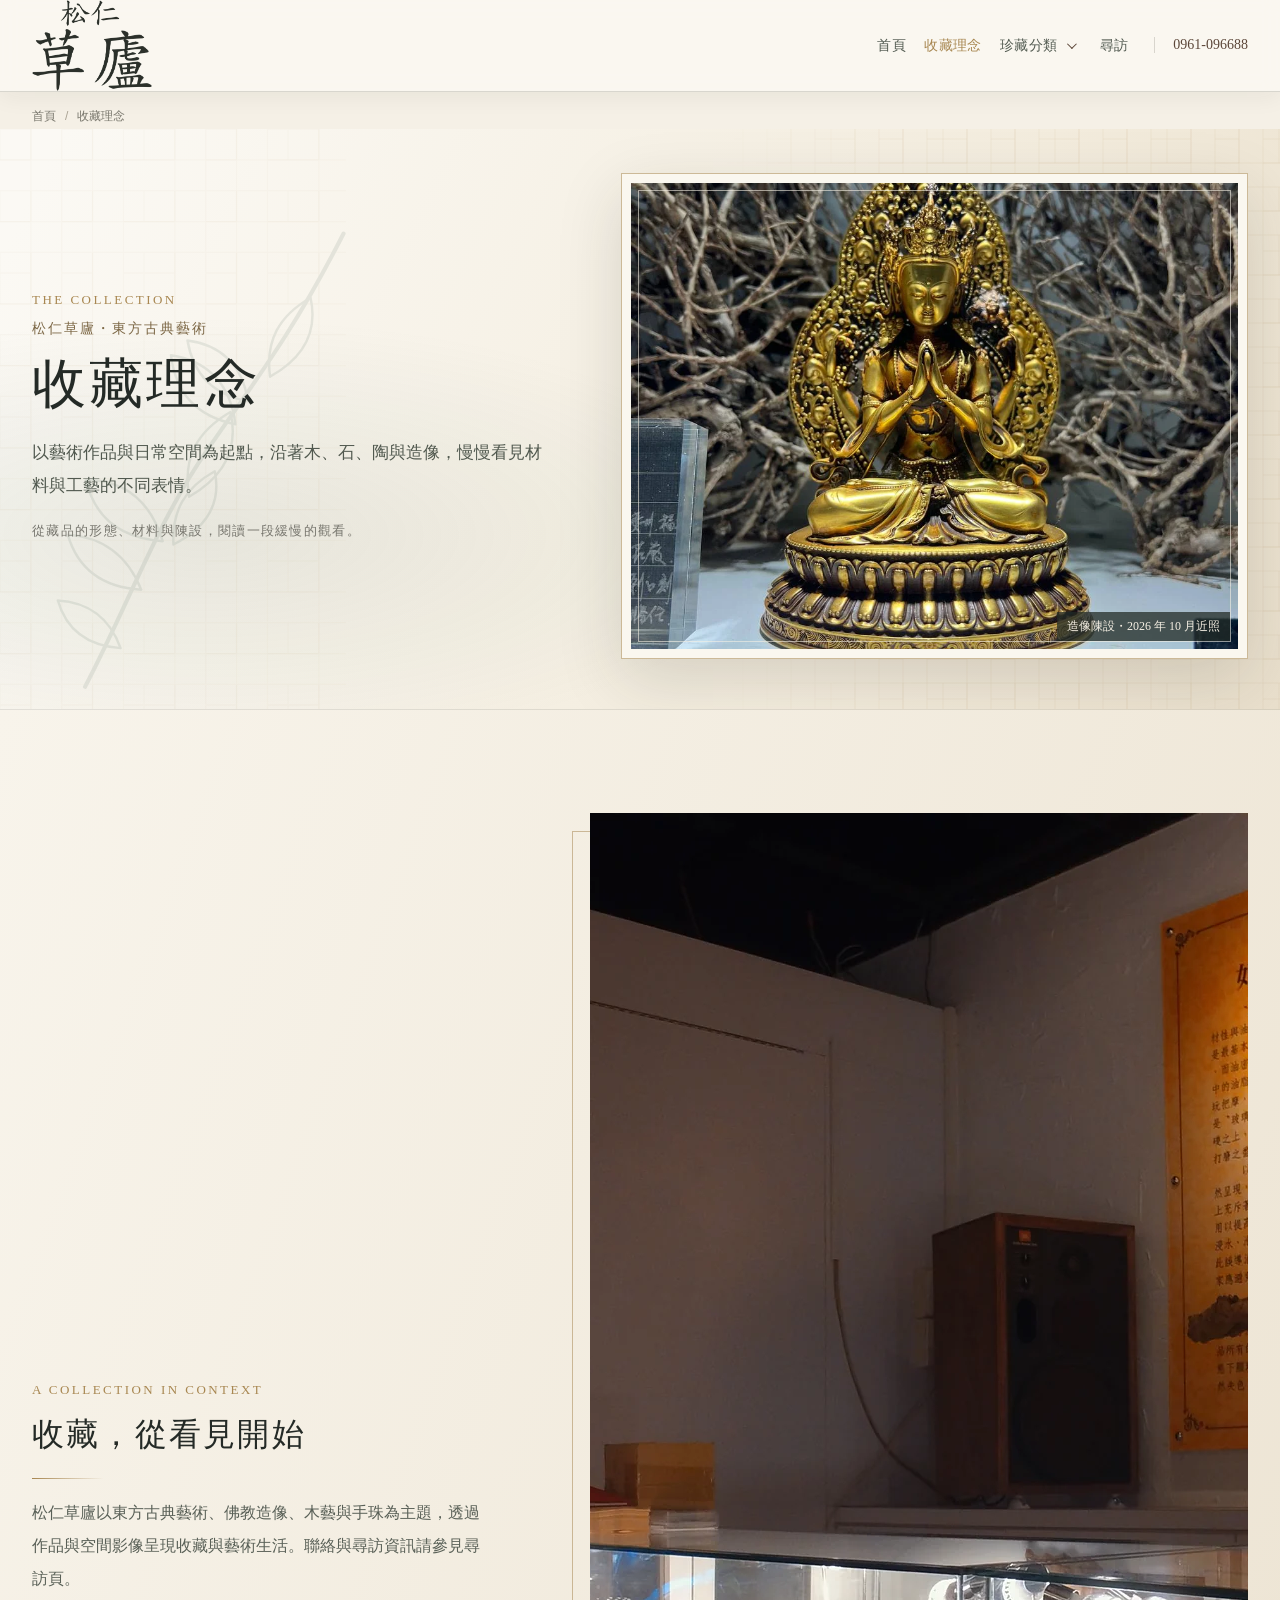
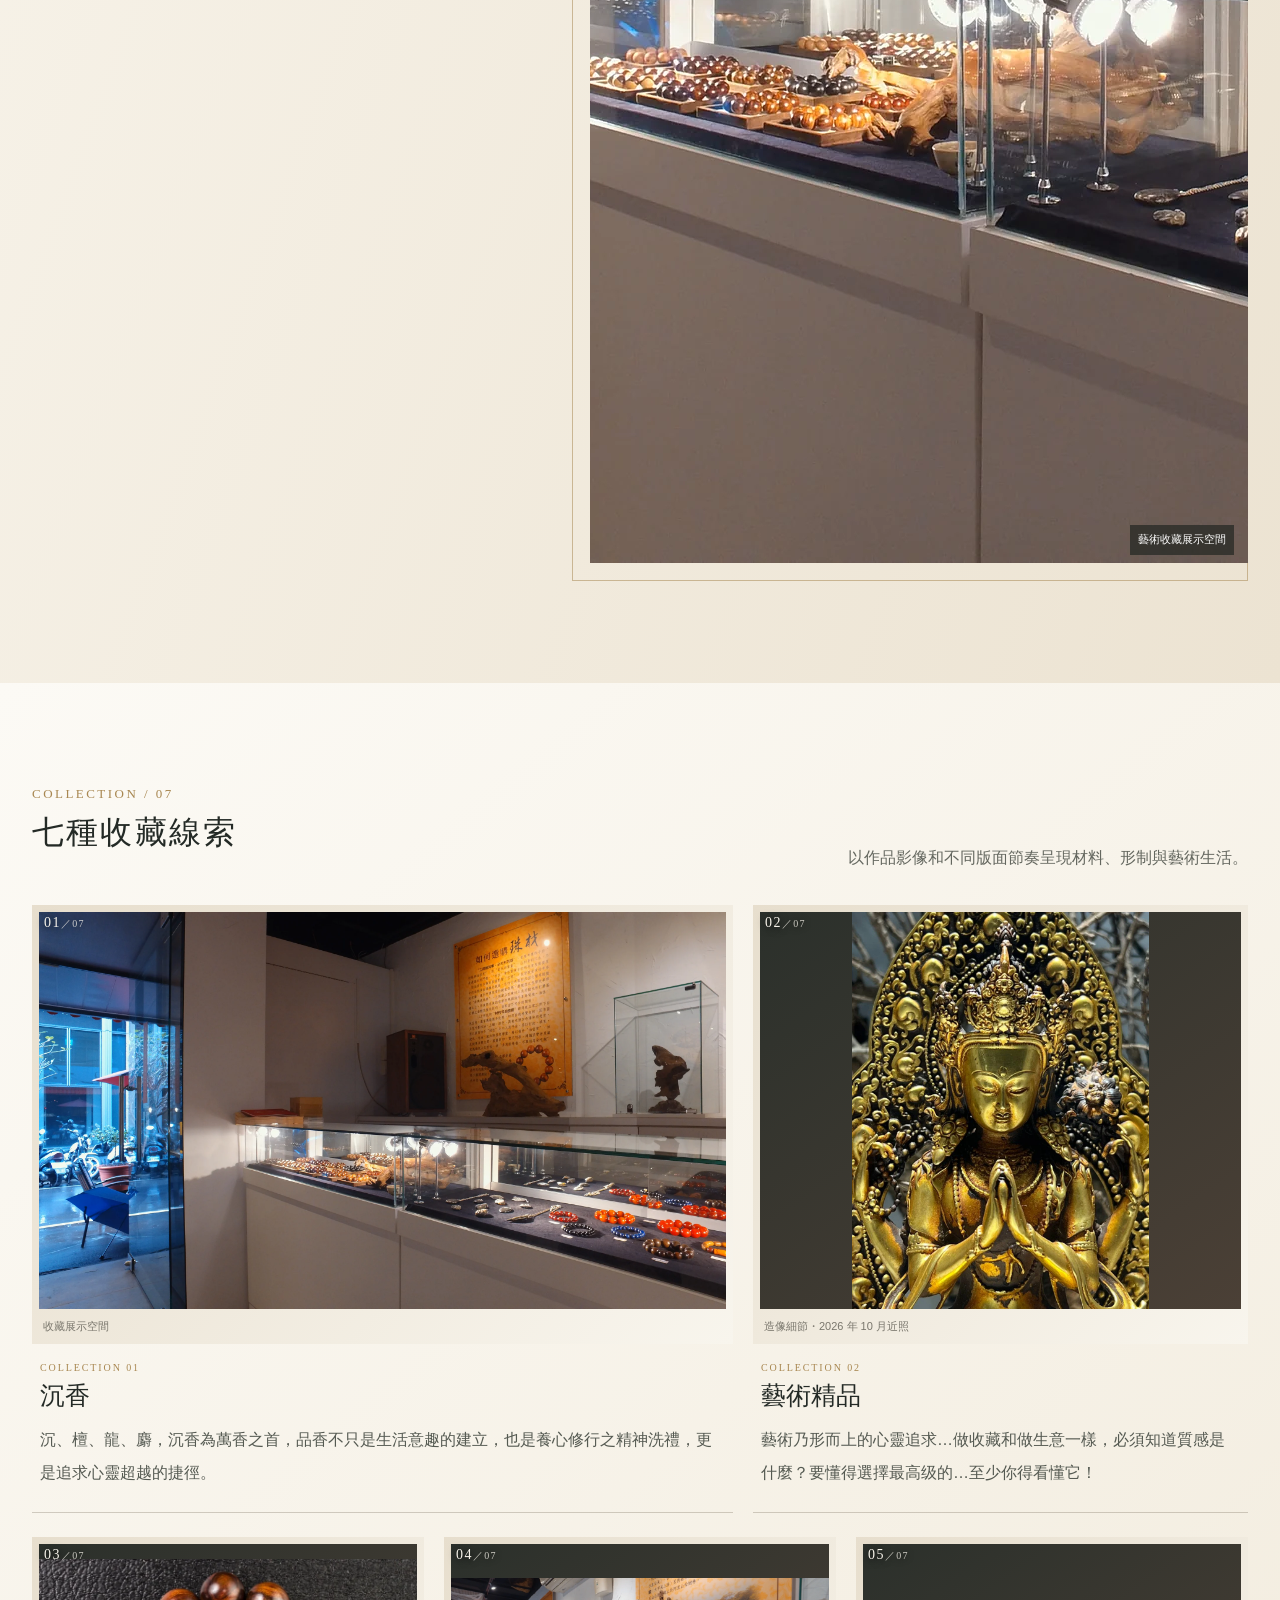
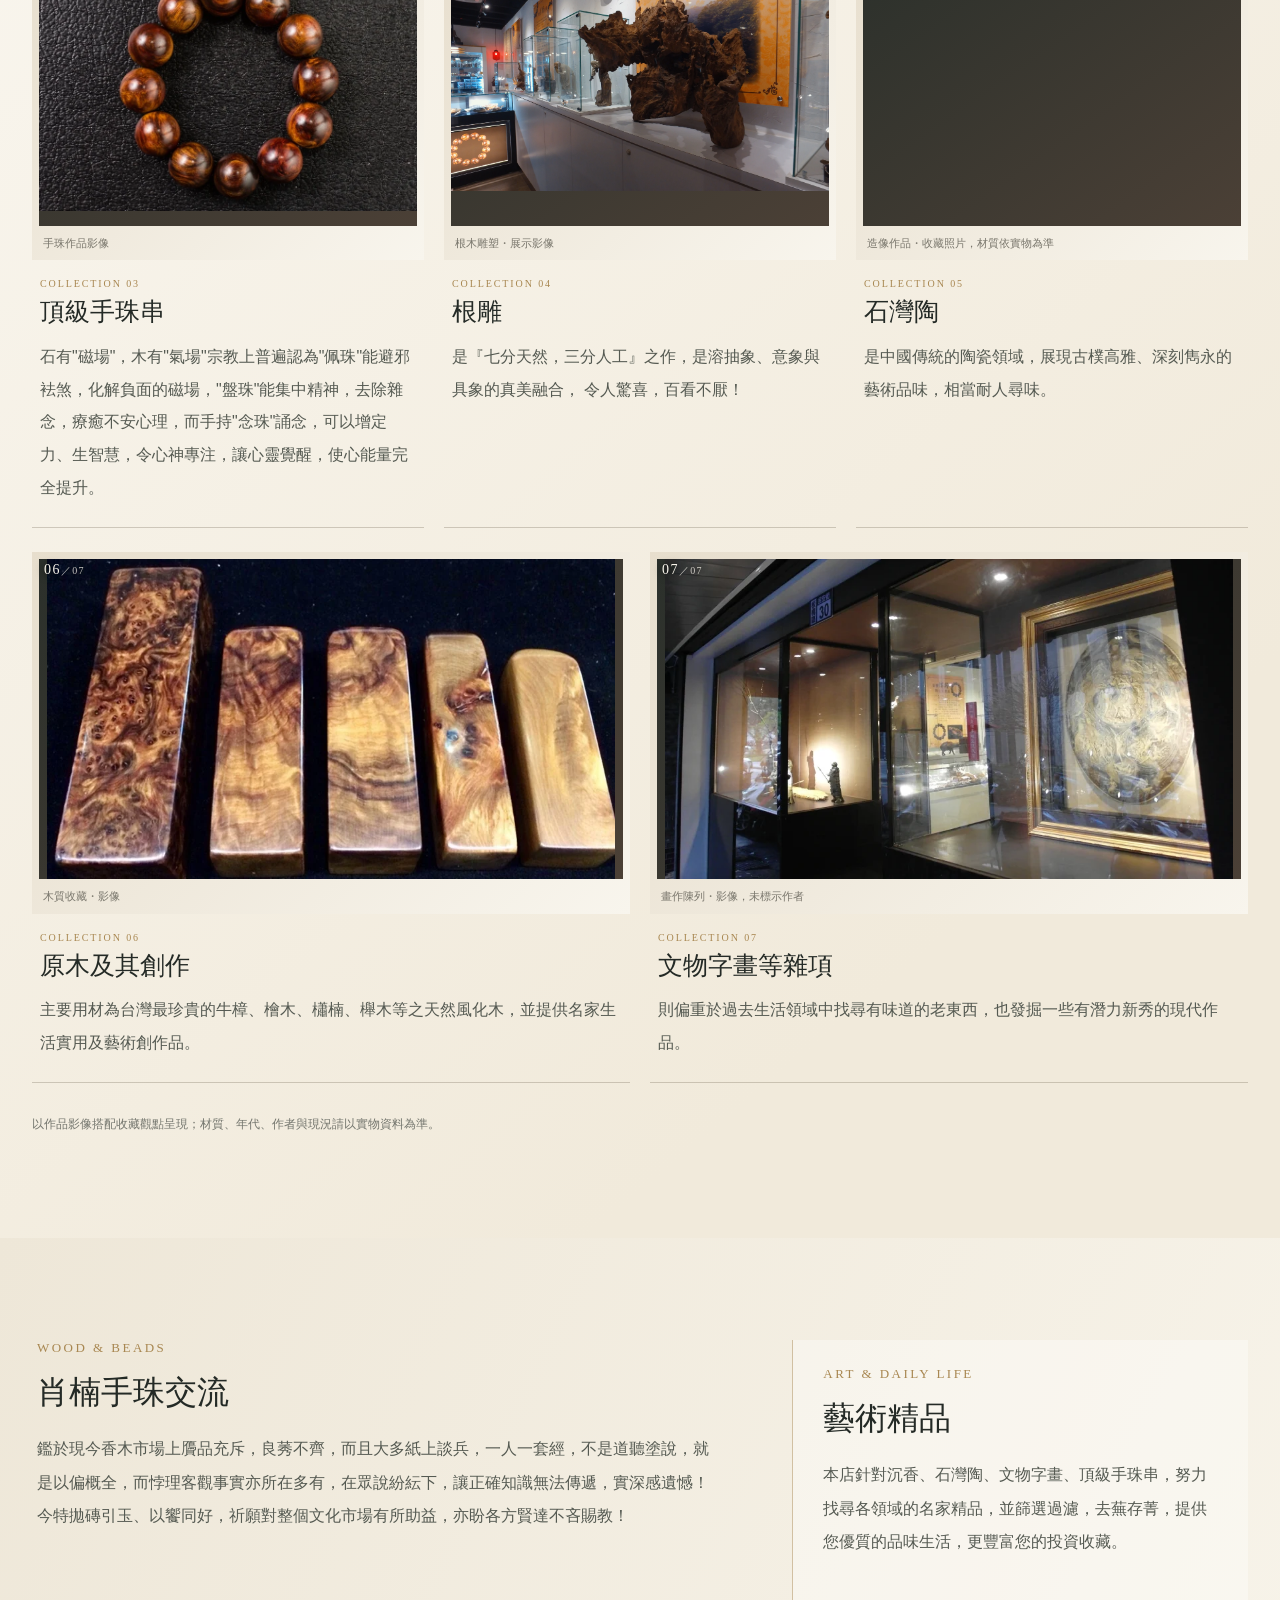
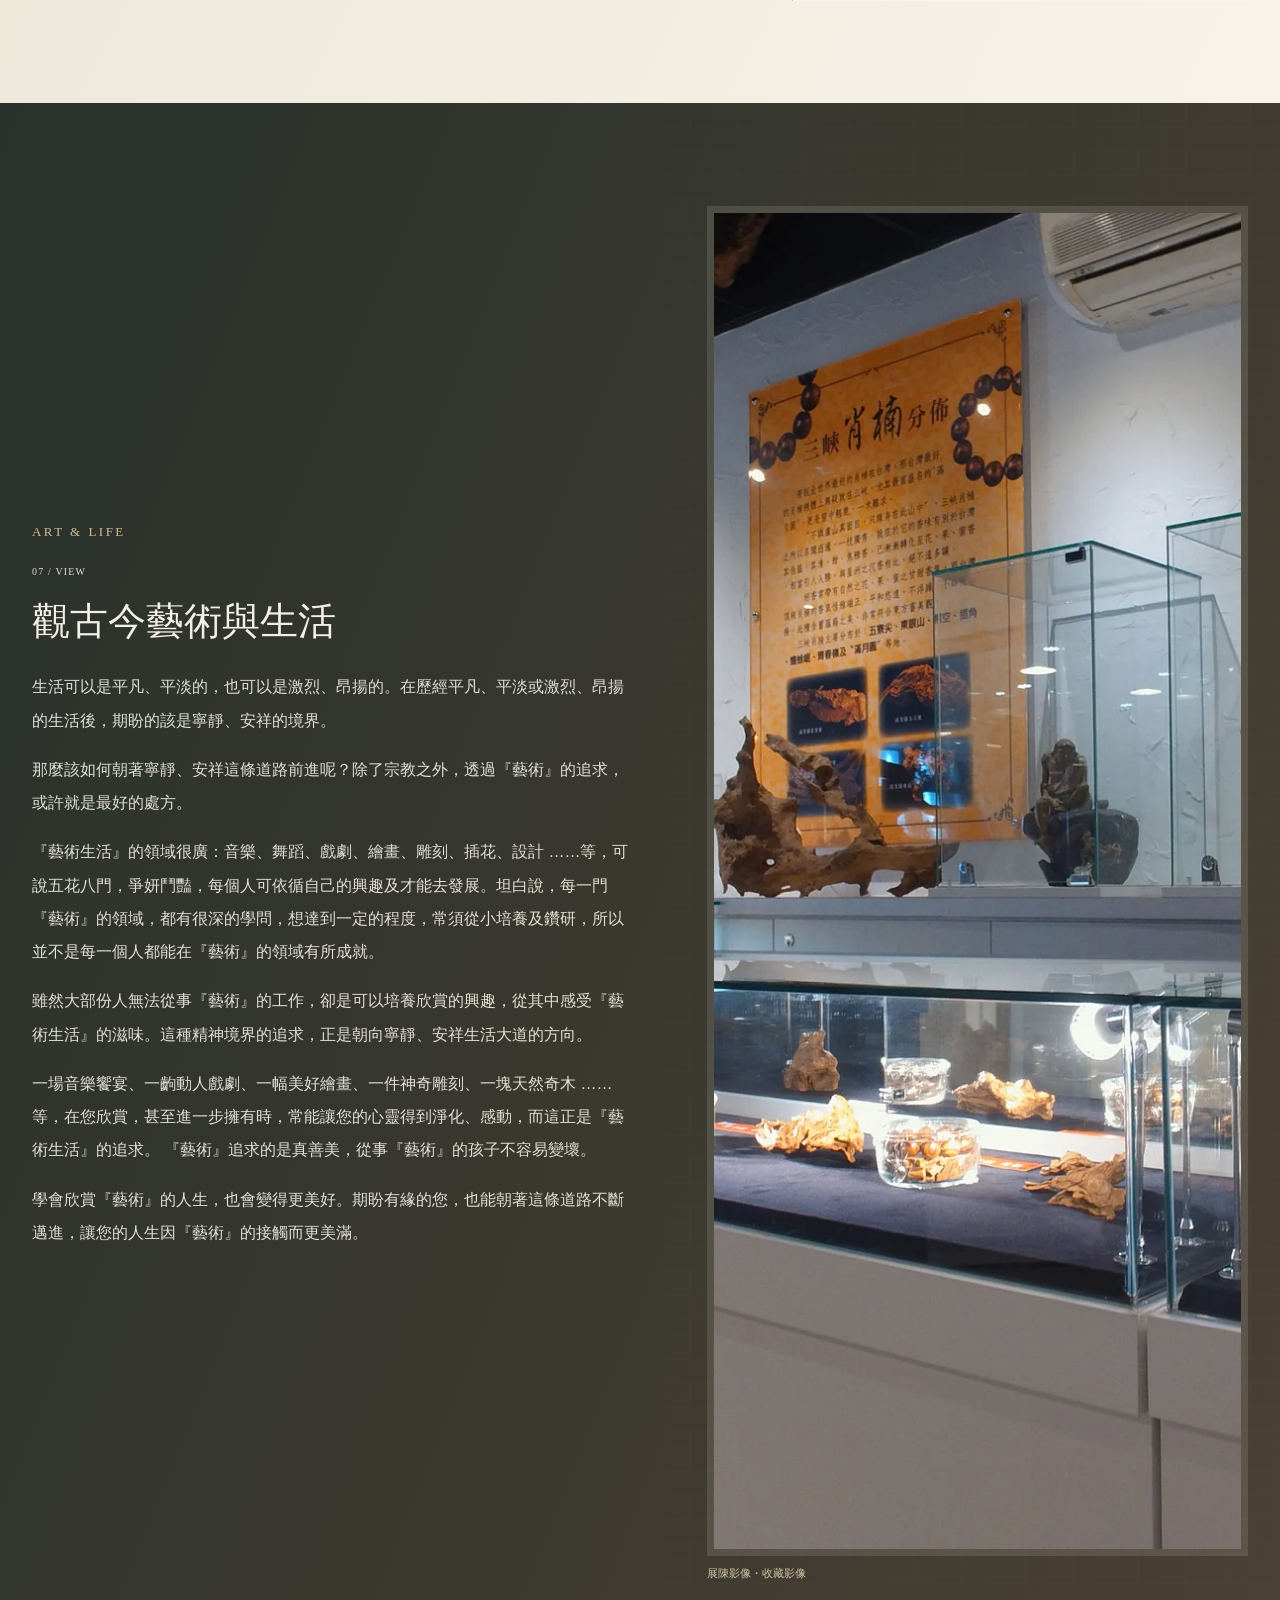
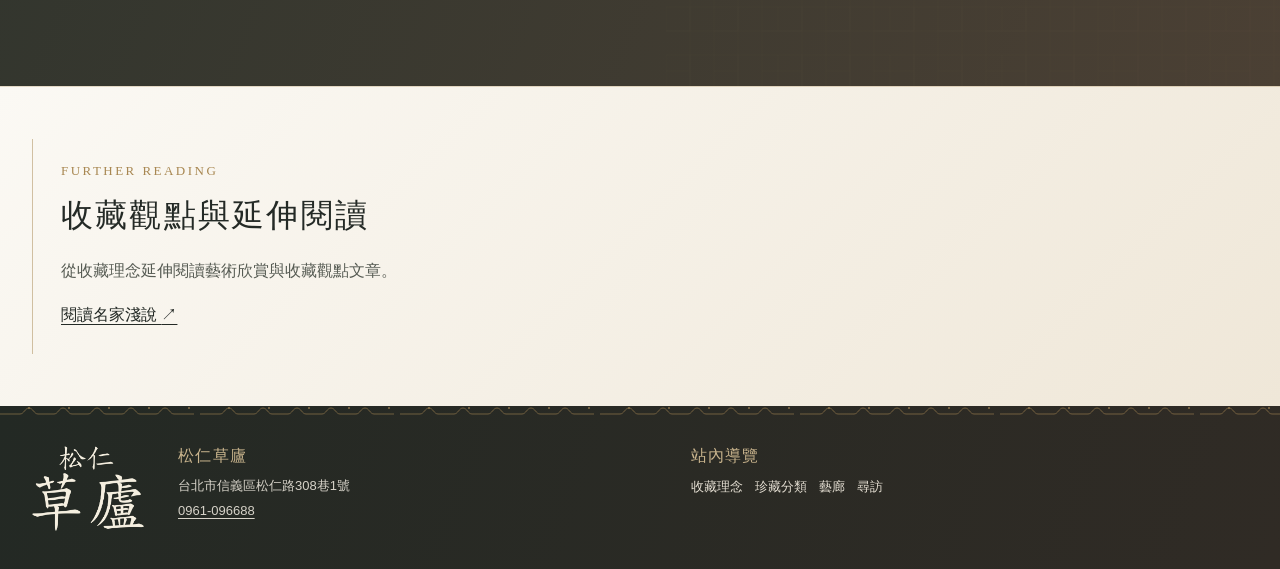
==== commit 9576b945: "Fix W05 navigation and figure collections" ====
--- a/about/index.html
+++ b/about/index.html
@@ -1,12 +1,12 @@
 <!DOCTYPE html>
 <html lang="zh-Hant"><head><meta charset="utf-8"/><meta content="width=device-width, initial-scale=1" name="viewport"/>
 <title>收藏理念｜松仁草廬</title><meta content="認識松仁草廬的收藏方向，瀏覽沉香、石灣陶、根雕、原木、手珠與藝術生活主題。" name="description"/><meta content="index,follow,max-image-preview:large" name="robots"/>
-<link href="https://tsaoloo.github.io/about/" rel="canonical"/><link href="/favicon.ico" rel="icon" type="image/x-icon"/><link href="/favicon.png" rel="icon" type="image/png"/><link href="/assets/css/site.css?v=20261017-w04" rel="stylesheet"/>
+<link href="https://tsaoloo.github.io/about/" rel="canonical"/><link href="/favicon.ico" rel="icon" type="image/x-icon"/><link href="/favicon.png" rel="icon" type="image/png"/><link href="/assets/css/site.css?v=20261017-w05-r1" rel="stylesheet"/>
 <meta content="website" property="og:type"/><meta content="zh_TW" property="og:locale"/><meta content="松仁草廬" property="og:site_name"/><meta content="收藏理念｜松仁草廬" property="og:title"/><meta content="認識松仁草廬的收藏方向，瀏覽沉香、石灣陶、根雕、原木、手珠與藝術生活主題。" property="og:description"/><meta content="https://tsaoloo.github.io/about/" property="og:url"/><meta content="https://tsaoloo.github.io/assets/images/shop-front-sign.webp" property="og:image"/><meta content="summary_large_image" name="twitter:card"/><meta content="收藏理念｜松仁草廬" name="twitter:title"/><meta content="認識松仁草廬的收藏方向，瀏覽沉香、石灣陶、根雕、原木、手珠與藝術生活主題。" name="twitter:description"/><meta content="https://tsaoloo.github.io/assets/images/shop-front-sign.webp" name="twitter:image"/><script type="application/ld+json">{"@context":"https://schema.org","@type":"BreadcrumbList","itemListElement":[{"@type":"ListItem","position":1,"name":"首頁","item":"https://tsaoloo.github.io/"},{"@type":"ListItem","position":2,"name":"收藏理念","item":"https://tsaoloo.github.io/about/"}]}</script>
-</head><body><a class="skip-link" href="#main">跳至主要內容</a><header class="site-header"><div class="wrap header-inner"><a aria-label="松仁草廬首頁" class="brand" href="/"><img alt="松仁草廬標誌" height="620" src="/assets/brand/logo-primary.png" width="822"/></a><button aria-controls="main-nav" aria-expanded="false" class="menu-toggle" type="button"><span aria-hidden="true" class="menu-mark"><span></span><span></span></span><span>選單</span></button><nav aria-label="主要導覽" class="site-nav" id="main-nav"><ul><li><a href="/">首頁</a></li><li><a aria-current="page" href="/about/">收藏理念</a></li><li class="nav-item--submenu"><a href="/collections/">珍藏分類</a><button aria-controls="collection-submenu" aria-expanded="false" aria-label="展開珍藏分類子選單" class="submenu-toggle" type="button"><span aria-hidden="true"></span></button><ul class="nav-submenu" id="collection-submenu"><li><a href="/sculpture/">佛教造像</a></li><li><a href="/wood-art/">木藝與肖楠</a></li><li><a href="/bead-awards/">手珠大賞</a></li><li><a href="/bead-contest/">手珠賽況</a></li><li><a href="/collections/figures/">人物造像</a></li><li><a href="/artists/">名家淺說</a></li><li><a href="/gallery/">藝廊與空間</a></li></ul></li><li><a href="/visit/">尋訪</a></li></ul></nav><a aria-label="致電松仁草廬 0961-096688" class="header-phone" href="tel:+886961096688">0961-096688</a></div></header><main class="page-main page-main--about" id="main"><nav aria-label="麵包屑導覽" class="breadcrumbs"><ol><li><a href="/">首頁</a></li><li aria-current="page">收藏理念</li></ol></nav>
+</head><body><a class="skip-link" href="#main">跳至主要內容</a><header class="site-header"><div class="wrap header-inner"><a aria-label="松仁草廬首頁" class="brand" href="/"><img alt="松仁草廬標誌" height="620" src="/assets/brand/logo-primary.png" width="822"/></a><button aria-controls="main-nav" aria-expanded="false" class="menu-toggle" type="button"><span aria-hidden="true" class="menu-mark"><span></span><span></span></span><span>選單</span></button><nav aria-label="主要導覽" class="site-nav" id="main-nav"><ul><li><a href="/">首頁</a></li><li><a aria-current="page" href="/about/">收藏理念</a></li><li class="nav-item--submenu"><a href="/collections/">珍藏分類</a><button aria-controls="collection-submenu" aria-expanded="false" aria-label="展開珍藏分類子選單" class="submenu-toggle" type="button"><span aria-hidden="true"></span></button><ul class="nav-submenu" id="collection-submenu"><li><a href="/sculpture/">佛教造像</a></li><li><a href="/wood-art/">木藝與肖楠</a></li><li><a href="/collections/figures/">古典人物造像</a></li></ul></li><li><a href="/visit/">尋訪</a></li></ul></nav><a aria-label="致電松仁草廬 0961-096688" class="header-phone" href="tel:+886961096688">0961-096688</a></div></header><main class="page-main page-main--about" id="main"><nav aria-label="麵包屑導覽" class="breadcrumbs"><ol><li><a href="/">首頁</a></li><li aria-current="page">收藏理念</li></ol></nav>
 <section class="page-hero page-hero--editorial about-hero"><div class="wrap about-hero-grid"><div class="about-hero-copy"><p class="page-kicker">THE COLLECTION</p><p class="about-brandline">松仁草廬・東方古典藝術</p><h1 class="page-title">收藏理念</h1><span aria-hidden="true" class="text-rule"></span><p class="page-intro">以藝術作品與日常空間為起點，沿著木、石、陶與造像，慢慢看見材料與工藝的不同表情。</p><p class="about-hero-caption">從藏品的形態、材料與陳設，閱讀一段緩慢的觀看。</p></div><figure class="about-hero-photo"><img alt="金色造像與枝影陳設" decoding="async" fetchpriority="high" height="1280" loading="eager" src="/assets/images/gold-figure-context.webp" width="960"/><figcaption>造像陳設・2026 年 10 月近照</figcaption></figure></div></section>
 <section class="about-opening section"><div class="wrap about-opening-grid"><div class="about-opening-copy"><p class="section-kicker">A COLLECTION IN CONTEXT</p><h2 class="section-heading">收藏，從看見開始</h2><div aria-hidden="true" class="text-rule"></div><p>松仁草廬以東方古典藝術、佛教造像、木藝與手珠為主題，透過作品與空間影像呈現收藏與藝術生活。聯絡與尋訪資訊請參見尋訪頁。</p></div><figure class="about-opening-photo"><img alt="收藏與手珠展陳空間" decoding="async" height="1350" loading="lazy" src="/assets/images/archive-gallery-wide.webp" width="2400"/><figcaption>藝術收藏展示空間</figcaption></figure></div></section>
 <section class="about-topics section section--paper"><div class="wrap"><div class="section-topline"><div><p class="section-kicker">COLLECTION / 07</p><h2 class="section-heading">七種收藏線索</h2></div><p class="section-lead">以作品影像和不同版面節奏呈現材料、形制與藝術生活。</p></div><div class="about-topic-grid"><article class="about-topic about-topic--01"><div class="about-topic-index">01<span>／07</span></div><figure class="about-topic-photo"><img alt="收藏展示影像" decoding="async" height="1350" loading="lazy" src="/assets/images/archive-gallery-wide.webp" width="2400"/><figcaption>收藏展示空間</figcaption></figure><div class="about-topic-copy"><p class="section-kicker">COLLECTION 01</p><h3>沉香</h3><p>沉、檀、龍、麝，沉香為萬香之首，品香不只是生活意趣的建立，也是養心修行之精神洗禮，更是追求心靈超越的捷徑。</p></div></article><article class="about-topic about-topic--02"><div class="about-topic-index">02<span>／07</span></div><figure class="about-topic-photo"><img alt="金色造像局部近照" decoding="async" height="1280" loading="lazy" src="/assets/images/gold-figure-detail.webp" width="960"/><figcaption>造像細節・2026 年 10 月近照</figcaption></figure><div class="about-topic-copy"><p class="section-kicker">COLLECTION 02</p><h3>藝術精品</h3><p>藝術乃形而上的心靈追求&hellip;做收藏和做生意一樣，必須知道質感是什麼？要懂得選擇最高级的&hellip;至少你得看懂它！</p></div></article><article class="about-topic about-topic--03"><div class="about-topic-index">03<span>／07</span></div><figure class="about-topic-photo"><img alt="手珠作品影像" decoding="async" height="533" loading="lazy" src="/assets/images/bead-award-08.webp" width="800"/><figcaption>手珠作品影像</figcaption></figure><div class="about-topic-copy"><p class="section-kicker">COLLECTION 03</p><h3>頂級手珠串</h3><p>石有"磁場"，木有"氣場"宗教上普遍認為"佩珠"能避邪袪煞，化解負面的磁場，"盤珠"能集中精神，去除雜念，療癒不安心理，而手持"念珠"誦念，可以增定力、生智慧，令心神專注，讓心靈覺醒，使心能量完全提升。</p></div></article><article class="about-topic about-topic--04"><div class="about-topic-index">04<span>／07</span></div><figure class="about-topic-photo"><img alt="根木形態雕塑展示" decoding="async" height="1350" loading="lazy" src="/assets/images/archive-root-sculpture.webp" width="2400"/><figcaption>根木雕塑・展示影像</figcaption></figure><div class="about-topic-copy"><p class="section-kicker">COLLECTION 04</p><h3>根雕</h3><p>是『七分天然，三分人工』之作，是溶抽象、意象與具象的真美融合， 令人驚喜，百看不厭！</p></div></article><article class="about-topic about-topic--05"><div class="about-topic-index">05<span>／07</span></div><figure class="about-topic-photo"><img alt="藍綠人物造像" decoding="async" height="480" loading="lazy" src="/assets/images/blue-green-figure.webp" width="853"/><figcaption>造像作品・收藏照片，材質依實物為準</figcaption></figure><div class="about-topic-copy"><p class="section-kicker">COLLECTION 05</p><h3>石灣陶</h3><p>是中國傳統的陶瓷領域，展現古樸高雅、深刻雋永的藝術品味，相當耐人尋味。</p></div></article><article class="about-topic about-topic--06"><div class="about-topic-index">06<span>／07</span></div><figure class="about-topic-photo"><img alt="木質小品紋理" decoding="async" height="480" loading="lazy" src="/assets/images/archive-wood-tablets.webp" width="853"/><figcaption>木質收藏・影像</figcaption></figure><div class="about-topic-copy"><p class="section-kicker">COLLECTION 06</p><h3>原木及其創作</h3><p>主要用材為台灣最珍貴的牛樟、檜木、櫹楠、櫸木等之天然風化木，並提供名家生活實用及藝術創作品。</p></div></article><article class="about-topic about-topic--07"><div class="about-topic-index">07<span>／07</span></div><figure class="about-topic-photo"><img alt="展場中的繪畫作品" decoding="async" height="480" loading="lazy" src="/assets/images/archive-painted-work.webp" width="853"/><figcaption>畫作陳列・影像，未標示作者</figcaption></figure><div class="about-topic-copy"><p class="section-kicker">COLLECTION 07</p><h3>文物字畫等雜項</h3><p>則偏重於過去生活領域中找尋有味道的老東西，也發掘一些有潛力新秀的現代作品。</p></div></article></div><p class="disclaimer">以作品影像搭配收藏觀點呈現；材質、年代、作者與現況請以實物資料為準。</p></div></section>
 <section class="about-exchange section"><div class="wrap about-exchange-grid"><article class="about-exchange-lead"><p class="section-kicker">WOOD &amp; BEADS</p><h2>肖楠手珠交流</h2><span aria-hidden="true" class="text-rule"></span><p>鑑於現今香木市場上贗品充斥，良莠不齊，而且大多紙上談兵，一人一套經，不是道聽塗說，就是以偏概全，而悖理客觀事實亦所在多有，在眾說紛紜下，讓正確知識無法傳遞，實深感遺憾！今特拋磚引玉、以饗同好，祈願對整個文化市場有所助益，亦盼各方賢達不吝賜教！</p></article><article class="about-exchange-note"><p class="section-kicker">ART &amp; DAILY LIFE</p><h2>藝術精品</h2><p>本店針對沉香、石灣陶、文物字畫、頂級手珠串，努力找尋各領域的名家精品，並篩選過濾，去蕪存菁，提供您優質的品味生活，更豐富您的投資收藏。</p></article></div></section>
 <section class="about-life section"><div class="wrap about-life-grid"><div class="about-life-copy"><p class="section-kicker">ART &amp; LIFE</p><p class="chapter">07 / VIEW</p><h2>觀古今藝術與生活</h2><p>生活可以是平凡、平淡的，也可以是激烈、昂揚的。在歷經平凡、平淡或激烈、昂揚的生活後，期盼的該是寧靜、安祥的境界。</p><p>那麼該如何朝著寧靜、安祥這條道路前進呢？除了宗教之外，透過『藝術』的追求，或許就是最好的處方。</p><p>『藝術生活』的領域很廣：音樂、舞蹈、戲劇、繪畫、雕刻、插花、設計 &hellip;&hellip;等，可說五花八門，爭妍鬥豔，每個人可依循自己的興趣及才能去發展。坦白說，每一門『藝術』的領域，都有很深的學問，想達到一定的程度，常須從小培養及鑽研，所以並不是每一個人都能在『藝術』的領域有所成就。</p><p>雖然大部份人無法從事『藝術』的工作，卻是可以培養欣賞的興趣，從其中感受『藝術生活』的滋味。這種精神境界的追求，正是朝向寧靜、安祥生活大道的方向。</p><p>一場音樂饗宴、一齣動人戲劇、一幅美好繪畫、一件神奇雕刻、一塊天然奇木 &hellip;&hellip;等，在您欣賞，甚至進一步擁有時，常能讓您的心靈得到淨化、感動，而這正是『藝術生活』的追求。 『藝術』追求的是真善美，從事『藝術』的孩子不容易變壞。</p><p>學會欣賞『藝術』的人生，也會變得更美好。期盼有緣的您，也能朝著這條道路不斷邁進，讓您的人生因『藝術』的接觸而更美滿。</p></div><figure class="about-life-photo"><img alt="藝術與收藏展示空間" decoding="async" height="1350" loading="lazy" src="/assets/images/archive-interior-wide.webp" width="2400"/><figcaption>展陳影像・收藏影像</figcaption></figure></div></section>
-</main><footer class="site-footer"><div class="wrap"><div class="footer-main"><div class="footer-brand"><a aria-label="松仁草廬首頁" class="footer-logo" href="/"><img alt="松仁草廬標誌" height="620" src="/assets/brand/logo-white.png" width="822"/></a></div><div><h2 class="footer-title">松仁草廬</h2><p>台北市信義區松仁路308巷1號<br/><a href="tel:+886961096688">0961-096688</a></p></div><div><h2 class="footer-title">站內導覽</h2><nav aria-label="頁尾導覽" class="footer-links"><a href="/about/">收藏理念</a><a href="/collections/">珍藏分類</a><a href="/gallery/">藝廊</a><a href="/visit/">尋訪</a></nav></div></div></div></footer><dialog aria-label="藏品照片放大檢視" class="lightbox" id="lightbox"><figure class="lightbox-inner"><button aria-label="關閉圖片" class="lightbox-close" type="button">關閉</button><img alt=""/><figcaption></figcaption></figure></dialog><script defer="" src="/assets/js/site.js?v=20261017-w04"></script></body></html>+<section class="related-reading section section--compact"><div class="wrap"><p class="section-kicker">FURTHER READING</p><h2 class="section-heading">收藏觀點與延伸閱讀</h2><p>從收藏理念延伸閱讀藝術欣賞與收藏觀點文章。</p><a class="text-link" href="/artists/">閱讀名家淺說 <span aria-hidden="true">&nearrow;</span></a></div></section></main><footer class="site-footer"><div class="wrap"><div class="footer-main"><div class="footer-brand"><a aria-label="松仁草廬首頁" class="footer-logo" href="/"><img alt="松仁草廬標誌" height="620" src="/assets/brand/logo-white.png" width="822"/></a></div><div><h2 class="footer-title">松仁草廬</h2><p>台北市信義區松仁路308巷1號<br/><a href="tel:+886961096688">0961-096688</a></p></div><div><h2 class="footer-title">站內導覽</h2><nav aria-label="頁尾導覽" class="footer-links"><a href="/about/">收藏理念</a><a href="/collections/">珍藏分類</a><a href="/gallery/">藝廊</a><a href="/visit/">尋訪</a></nav></div></div></div></footer><dialog aria-label="藏品照片放大檢視" class="lightbox" id="lightbox"><figure class="lightbox-inner"><button aria-label="關閉圖片" class="lightbox-close" type="button">關閉</button><img alt=""/><figcaption></figcaption></figure></dialog><script defer="" src="/assets/js/site.js?v=20261017-w05-r2"></script></body></html>
--- a/assets/css/site.css
+++ b/assets/css/site.css
@@ -3,7 +3,7 @@
 *{box-sizing:border-box}html{scroll-behavior:smooth;background:var(--paper)}body{margin:0;color:var(--ink);background:var(--paper);font:16px/1.8 var(--sans)}img{max-width:100%}a{color:inherit;text-decoration-thickness:1px;text-underline-offset:.22em}a:hover{color:var(--wood)}button{font:inherit;-webkit-tap-highlight-color:transparent}a:focus-visible,button:focus-visible{outline:3px solid #a77f4c;outline-offset:4px}::selection{background:#d8c6a8;color:var(--ink)}
 .skip-link{position:fixed;z-index:1000;top:8px;left:8px;padding:.65rem 1rem;color:#fff;background:var(--ink);transform:translateY(-150%)}.skip-link:focus{transform:translateY(0)}.wrap{width:min(calc(100% - 64px),var(--content));margin-inline:auto}
 .site-header{position:relative;z-index:20;background:rgba(251,249,244,.96);border-bottom:1px solid var(--line)}.header-inner{min-height:100px;display:flex;align-items:center;gap:26px}.brand{flex:0 0 auto;display:inline-flex;align-items:center;width:120px}.brand img{display:block;width:100%;height:auto}.site-nav{margin-left:auto}.site-nav ul{display:flex;align-items:center;justify-content:flex-end;gap:clamp(12px,1.45vw,22px);margin:0;padding:0;list-style:none}.site-nav a{display:inline-block;color:var(--soft);font-size:14px;white-space:nowrap;text-decoration:none;letter-spacing:.03em}.site-nav a:hover,.site-nav a[aria-current=page]{color:var(--copper)}.header-phone{flex:0 0 auto;padding-left:18px;border-left:1px solid var(--line);font:14px var(--serif);white-space:nowrap;text-decoration:none}.menu-toggle{display:none;align-items:center;justify-content:center;gap:8px;margin-left:auto;padding:9px 12px;border:1px solid var(--line);background:transparent;color:var(--ink);cursor:pointer}.menu-mark{width:18px;display:grid;gap:4px}.menu-mark span{display:block;height:1px;background:currentColor}
-main{overflow:clip}.home-hero{padding:clamp(40px,6vw,82px) 0 70px}.hero-grid{display:grid;grid-template-columns:minmax(280px,.78fr) minmax(0,1.22fr);align-items:center;gap:clamp(34px,6vw,86px)}.eyebrow,.section-kicker,.page-kicker{margin:0 0 12px;color:var(--copper);font:13px var(--serif);letter-spacing:.16em}.hero-title,.page-title{margin:0;max-width:13em;font:500 clamp(34px,3.4vw,48px)/1.48 var(--serif);letter-spacing:.06em}.hero-copy .lead{max-width:34em;margin:20px 0 0;color:var(--soft);font-size:17px;line-height:2}.hero-links{display:flex;flex-wrap:wrap;gap:12px;margin-top:30px}.button-link{display:inline-flex;min-height:48px;align-items:center;gap:12px;padding:10px 18px;border:1px solid var(--ink);background:var(--ink);color:var(--bright);font-size:14px;letter-spacing:.08em;text-decoration:none;transition:background-color .25s,color .25s,border-color .25s}.button-link:hover{border-color:var(--wood);background:var(--wood);color:#fff}.button-link--quiet{background:transparent;color:var(--ink)}.button-link--quiet:hover{color:#fff}.hero-photo{position:relative;margin:0;padding:9px;border:1px solid var(--line);background:var(--bright)}.hero-photo img{display:block;width:100%;height:auto}.hero-photo figcaption{display:flex;justify-content:space-between;gap:14px;padding:10px 5px 1px;color:var(--muted);font-size:12px;letter-spacing:.06em}.hero-side-note{position:absolute;right:-34px;bottom:60px;writing-mode:vertical-rl;color:var(--muted);font:12px var(--serif);letter-spacing:.2em}
+ .home-hero{padding:clamp(40px,6vw,82px) 0 70px}.hero-grid{display:grid;grid-template-columns:minmax(280px,.78fr) minmax(0,1.22fr);align-items:center;gap:clamp(34px,6vw,86px)}.eyebrow,.section-kicker,.page-kicker{margin:0 0 12px;color:var(--copper);font:13px var(--serif);letter-spacing:.16em}.hero-title,.page-title{margin:0;max-width:13em;font:500 clamp(34px,3.4vw,48px)/1.48 var(--serif);letter-spacing:.06em}.hero-copy .lead{max-width:34em;margin:20px 0 0;color:var(--soft);font-size:17px;line-height:2}.hero-links{display:flex;flex-wrap:wrap;gap:12px;margin-top:30px}.button-link{display:inline-flex;min-height:48px;align-items:center;gap:12px;padding:10px 18px;border:1px solid var(--ink);background:var(--ink);color:var(--bright);font-size:14px;letter-spacing:.08em;text-decoration:none;transition:background-color .25s,color .25s,border-color .25s}.button-link:hover{border-color:var(--wood);background:var(--wood);color:#fff}.button-link--quiet{background:transparent;color:var(--ink)}.button-link--quiet:hover{color:#fff}.hero-photo{position:relative;margin:0;padding:9px;border:1px solid var(--line);background:var(--bright)}.hero-photo img{display:block;width:100%;height:auto}.hero-photo figcaption{display:flex;justify-content:space-between;gap:14px;padding:10px 5px 1px;color:var(--muted);font-size:12px;letter-spacing:.06em}.hero-side-note{position:absolute;right:-34px;bottom:60px;writing-mode:vertical-rl;color:var(--muted);font:12px var(--serif);letter-spacing:.2em}
 .intro-strip{border-block:1px solid var(--line);background:rgba(255,255,255,.28)}.intro-strip-inner{display:flex;align-items:center;justify-content:space-between;gap:24px;padding-block:17px}.intro-strip p{margin:0;color:var(--soft);font-size:14px}.intro-strip a{color:var(--wood);white-space:nowrap;font-size:14px}
 .section{padding:clamp(64px,8vw,112px) 0}.section--compact{padding-block:52px}.section--paper{background:var(--bright)}.section--deep{background:#2d342e;color:var(--bright)}.section--deep .section-kicker,.section--deep .muted{color:#c1aa82}.section-heading{margin:0 0 16px;font:500 clamp(27px,2.5vw,36px)/1.55 var(--serif);letter-spacing:.05em}.section-lead{max-width:48em;margin:0;color:var(--soft)}.section--deep .section-lead{color:#e3dfd5}.section-topline{display:flex;align-items:flex-end;justify-content:space-between;gap:28px;margin-bottom:32px}.section-topline>*{margin-block:0}.chapter{display:inline-block;margin-right:14px;color:var(--copper);font:.62em var(--serif);letter-spacing:.12em;vertical-align:.12em}.split-feature{display:grid;grid-template-columns:minmax(0,1.05fr) minmax(280px,.95fr);align-items:center;gap:clamp(34px,7vw,96px)}.split-feature--reverse .feature-media{order:2}.feature-media{margin:0;padding:10px;background:var(--deep)}.feature-media img{display:block;width:100%;height:auto}.feature-copy{max-width:530px}.feature-copy p{color:var(--soft)}.feature-copy .text-link{display:inline-flex;gap:12px;margin-top:12px;color:var(--wood);font-size:14px;text-decoration:none}.feature-copy .text-link:after{content:"->"}.section--deep .feature-copy p{color:#e3dfd5}.section--deep .text-link{color:#dfc79e}
 .category-grid{display:grid;grid-template-columns:repeat(4,minmax(0,1fr));border-top:1px solid var(--line);border-left:1px solid var(--line)}.category-link{min-height:190px;display:flex;flex-direction:column;justify-content:space-between;padding:22px;border-right:1px solid var(--line);border-bottom:1px solid var(--line);text-decoration:none;background:rgba(255,255,255,.18);transition:background-color .25s}.category-link:hover{background:rgba(255,255,255,.58)}.category-number{color:var(--copper);font:14px var(--serif);letter-spacing:.12em}.category-link h3{margin:16px 0 5px;font:500 21px/1.5 var(--serif)}.category-link p{margin:0;color:var(--muted);font-size:13px;line-height:1.75}.category-arrow{align-self:flex-end;color:var(--wood);font-size:18px}
@@ -123,3 +123,43 @@
 .page-main--figures .photo-card figcaption{color:#635b4c}
 @media(max-width:940px){.nav-item--submenu{flex-wrap:wrap}.site-nav .nav-submenu{position:static;display:none;flex:0 0 100%;grid-template-columns:repeat(2,minmax(0,1fr));width:100%;min-width:0;margin:6px 0 10px;padding:5px;border:0;border-left:1px solid rgba(168,135,81,.45);box-shadow:none;background:rgba(245,240,230,.55)}.nav-item--submenu.is-expanded>.nav-submenu{display:grid}.site-nav .nav-submenu a{white-space:normal}.page-main--sculpture .sculpture-photo-group--seated .photo-grid{grid-template-columns:repeat(2,minmax(0,1fr))}.collection-tile--07{grid-column:span 4}}
 @media(max-width:700px){.collection-tile--07{grid-column:1;min-height:330px}.page-main--sculpture .sculpture-photo-group--mounted .sculpture-feature-grid{grid-template-columns:1fr;gap:10px}.page-main--sculpture .sculpture-photo-group--mounted .sculpture-feature-grid>.photo-card img{height:320px}.sculpture-detail-stack{grid-template-columns:repeat(2,minmax(0,1fr));gap:9px}.sculpture-detail-stack .photo-card img{height:205px!important}.page-main--sculpture .sculpture-photo-group--seated .photo-grid{grid-template-columns:repeat(2,minmax(0,1fr))}.figure-intro{padding:18px 16px}.figure-group{margin-top:34px;padding-top:20px}.page-main--figures .photo-grid--four{grid-template-columns:repeat(2,minmax(0,1fr));gap:11px}.page-main--figures .photo-card img{height:220px}}
+
+
+/* W05 navigation, image integrity, and collection category corrections */
+.hero-side-note{right:10px}
+.site-header{transition:padding-bottom .18s ease}
+.site-header.has-open-submenu{padding-bottom:94px}
+.site-nav>ul{display:flex;align-items:center;justify-content:flex-end;gap:clamp(12px,1.45vw,22px);margin:0;padding:0;list-style:none}
+.site-nav>ul>li{min-width:0}
+.site-nav .nav-item--submenu{position:relative;display:flex;align-items:center;gap:2px;flex-wrap:nowrap}
+.site-nav .nav-submenu{position:absolute;top:calc(100% - 1px);left:-10px;z-index:100;display:none;flex-direction:column;align-items:stretch;gap:0;width:240px;max-width:min(260px,calc(100vw - 32px));min-width:220px;margin:0;padding:7px;list-style:none;background:linear-gradient(145deg,#fbf9f4,#eee5d5);border:1px solid rgba(168,135,81,.42);box-shadow:0 16px 34px rgba(34,39,34,.16)}
+.site-nav .nav-submenu li{display:block;width:100%;min-width:0}
+.site-nav .nav-submenu a{display:block;width:100%;padding:7px 12px;color:#45483f;font-size:13px;line-height:1.4;white-space:normal;text-decoration:none}
+.site-nav .nav-submenu a:hover,.site-nav .nav-submenu a[aria-current=page]{color:#7b6139;background:rgba(168,135,81,.11)}
+.site-nav .nav-item--submenu.is-expanded>.nav-submenu{display:flex}
+.site-nav .nav-item--submenu.is-dismissed:focus-within>.nav-submenu{display:none}
+.site-nav .nav-item--submenu.is-dismissed>.submenu-toggle span{transform:rotate(45deg) translateY(-2px)}
+@media(min-width:941px){.site-nav .nav-item--submenu:hover:not(.is-dismissed)>.nav-submenu,.site-nav .nav-item--submenu:focus-within:not(.is-dismissed)>.nav-submenu{display:flex}.site-nav .nav-item--submenu.is-dismissed:hover>.nav-submenu{display:none}}
+@media(max-width:940px){.site-header.has-open-submenu{padding-bottom:0}.site-nav>ul{display:flex;align-items:stretch;justify-content:flex-start;flex-direction:column;gap:4px;padding-block:6px 10px}.site-nav>ul>li{width:100%}.site-nav .nav-item--submenu{display:flex;flex-wrap:wrap;justify-content:flex-start;align-items:center;gap:0 6px}.site-nav .nav-item--submenu>a{flex:0 1 auto}.site-nav .nav-submenu{position:static;display:none;flex:0 0 100%;flex-direction:column;align-items:stretch;gap:0;width:100%;max-width:none;min-width:0;margin:4px 0 8px;padding:5px 0 5px 12px;border:0;border-left:1px solid rgba(168,135,81,.45);box-shadow:none;background:rgba(245,240,230,.55)}.site-nav .nav-item--submenu.is-expanded>.nav-submenu{display:flex}.site-nav .nav-submenu a{padding:8px 12px;white-space:normal}}
+@media(max-width:700px){.hero-side-note{right:8px}.collection-showcase-grid--three{grid-template-columns:1fr}.collection-showcase-grid--three>.collection-tile{grid-column:1;min-height:340px}}
+.collection-showcase-grid--three{grid-template-columns:repeat(3,minmax(0,1fr));gap:18px}
+.collection-showcase-grid--three>.collection-tile{grid-column:auto;min-height:400px}
+.collection-showcase-grid--three .collection-tile--01,.collection-showcase-grid--three .collection-tile--02{grid-column:auto;min-height:400px}
+.collection-showcase-grid--three .collection-tile--03 .collection-tile-media img{object-fit:contain;background:#242a26}
+.page-main--figures .page-hero-art{height:clamp(320px,32vw,480px);aspect-ratio:auto}
+.page-main--figures .page-hero-art img{object-fit:contain;object-position:center;background:#292e29}
+.page-main--figures .photo-card img{object-fit:contain;object-position:center;background:#292e29}
+.related-reading{border-top:1px solid rgba(168,135,81,.26);background:linear-gradient(135deg,#fbf9f4,#efe7d8)}
+.related-reading .wrap{padding:24px 28px;border-left:1px solid rgba(168,135,81,.5)}
+.related-reading .section-heading{margin-bottom:8px}
+.related-reading p:not(.section-kicker){max-width:48em;color:#565b53}
+.related-link-list{display:flex;flex-wrap:wrap;gap:12px;margin-top:18px}
+.related-link-list a{display:inline-flex;gap:16px;padding:10px 15px;border:1px solid rgba(168,135,81,.5);color:#514634;text-decoration:none}
+.related-link-list a:hover{background:rgba(168,135,81,.1)}
+@media(max-width:940px){.collection-showcase-grid--three{grid-template-columns:1fr}.collection-showcase-grid--three>.collection-tile,.collection-showcase-grid--three .collection-tile--01,.collection-showcase-grid--three .collection-tile--02{grid-column:1;min-height:360px}}
+@media(max-width:700px){.page-main--figures .page-hero-art{height:360px}.related-reading .wrap{padding:18px 15px}.related-link-list{gap:8px}}
+
+/* W05 recovery: bounded collection hero and balanced figure grids */
+.page-main--figures .figure-group .photo-grid--four{grid-template-columns:repeat(2,minmax(0,1fr))}
+.collections-hero-photo img{height:clamp(280px,32vw,420px);aspect-ratio:auto;object-fit:cover}
+@media(max-width:700px){.collections-hero-photo img{height:clamp(220px,65vw,340px)}}
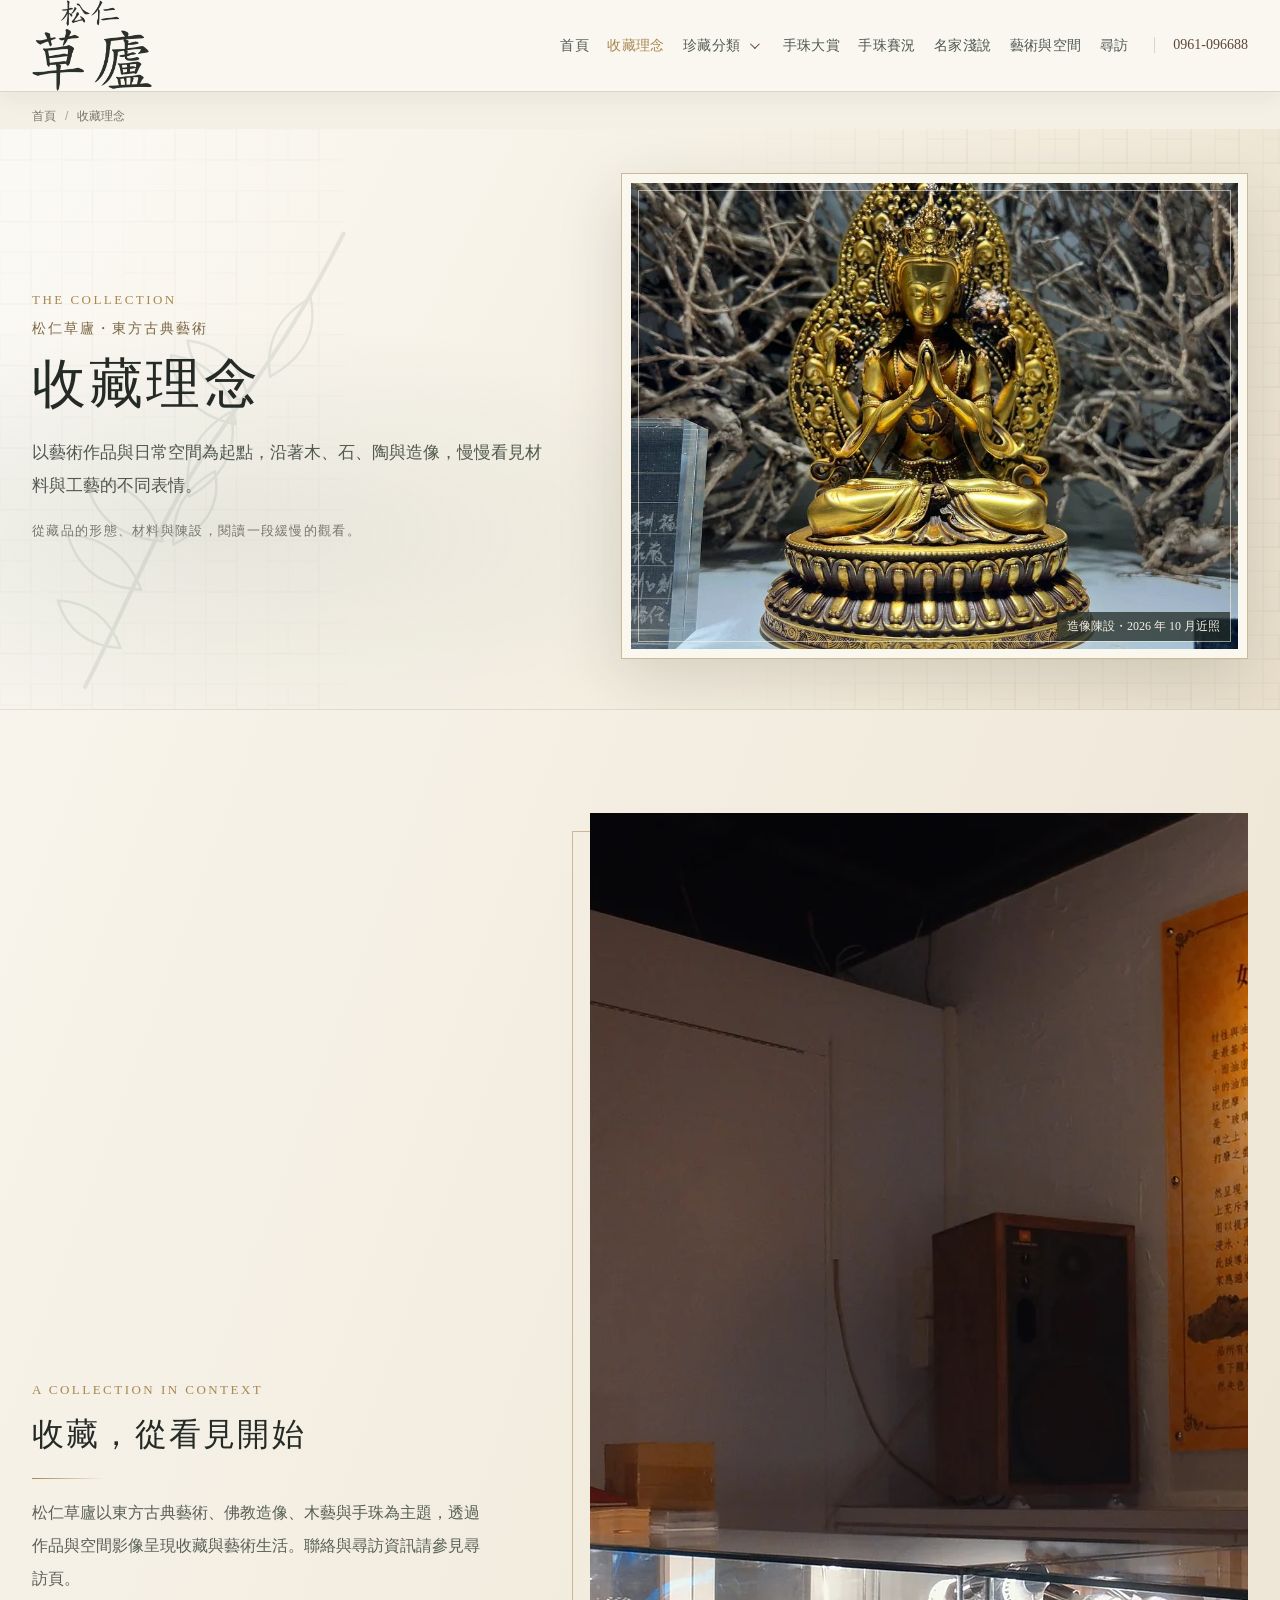
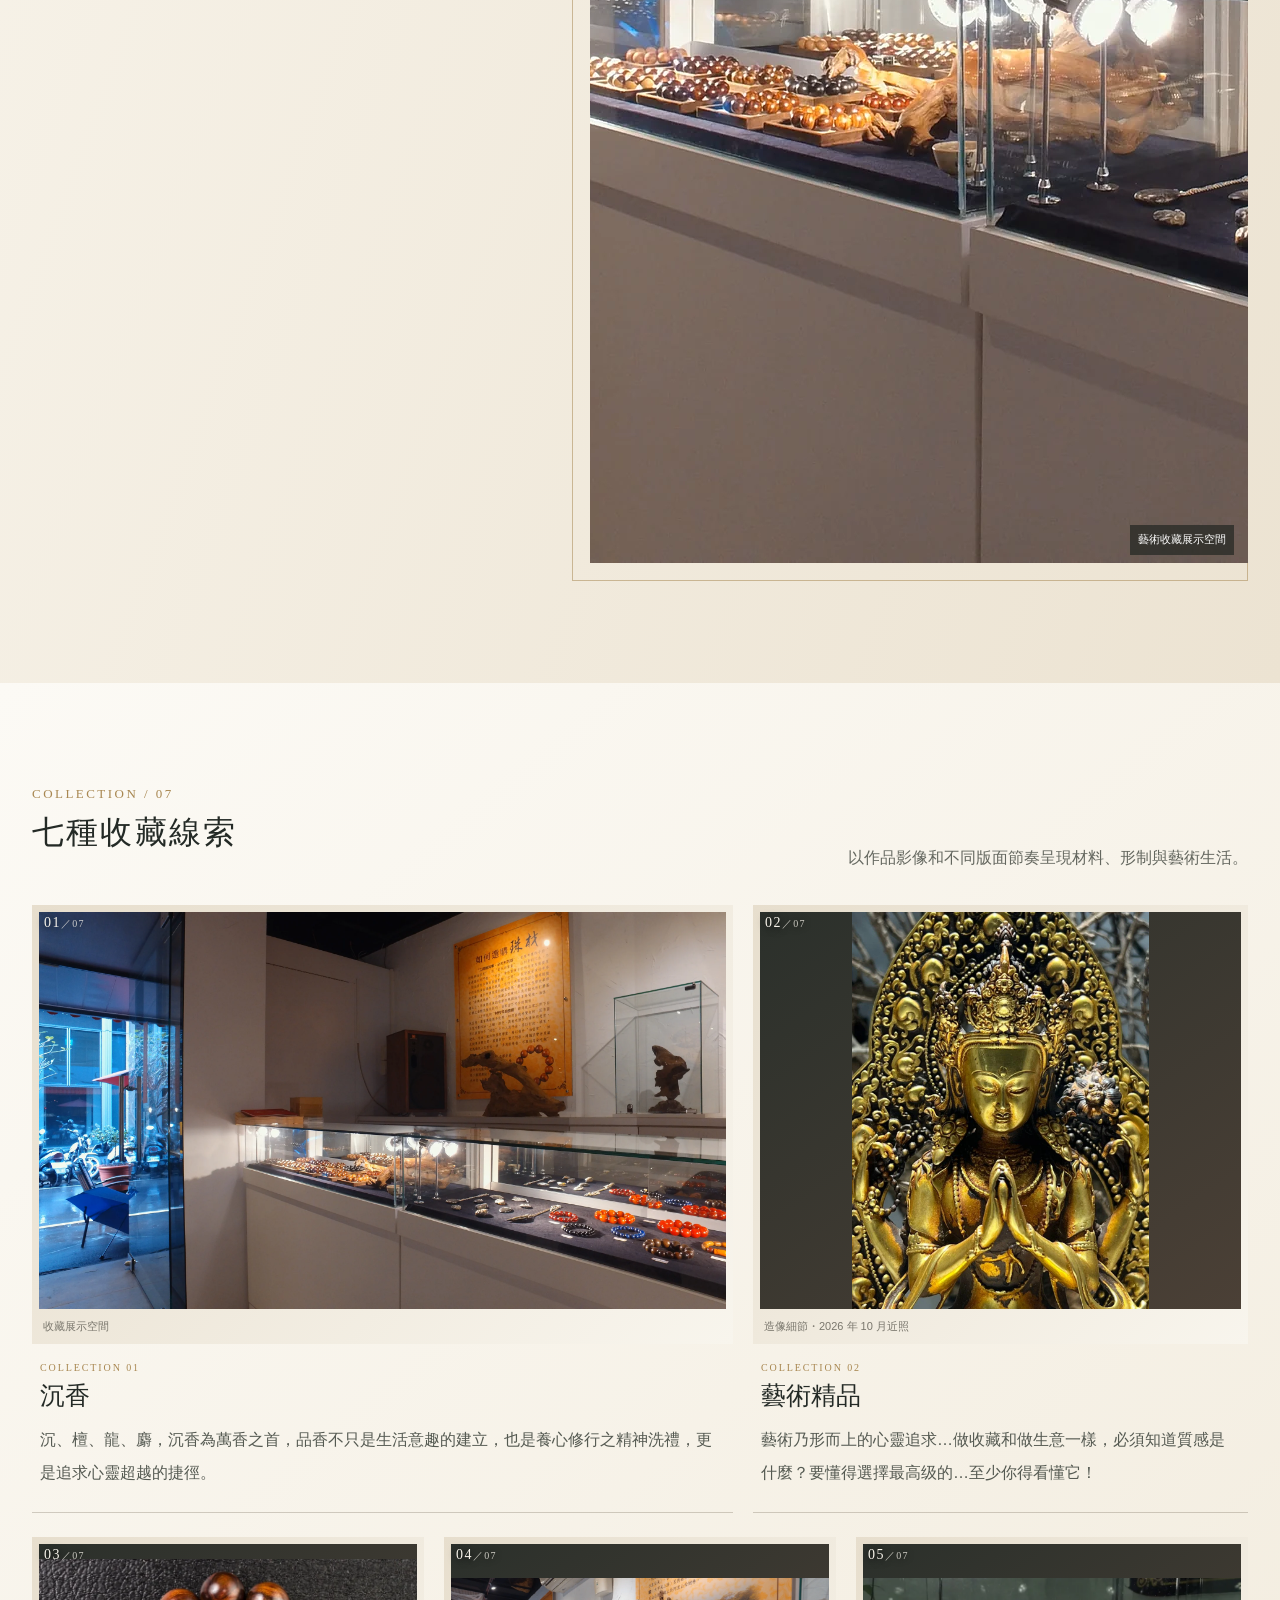
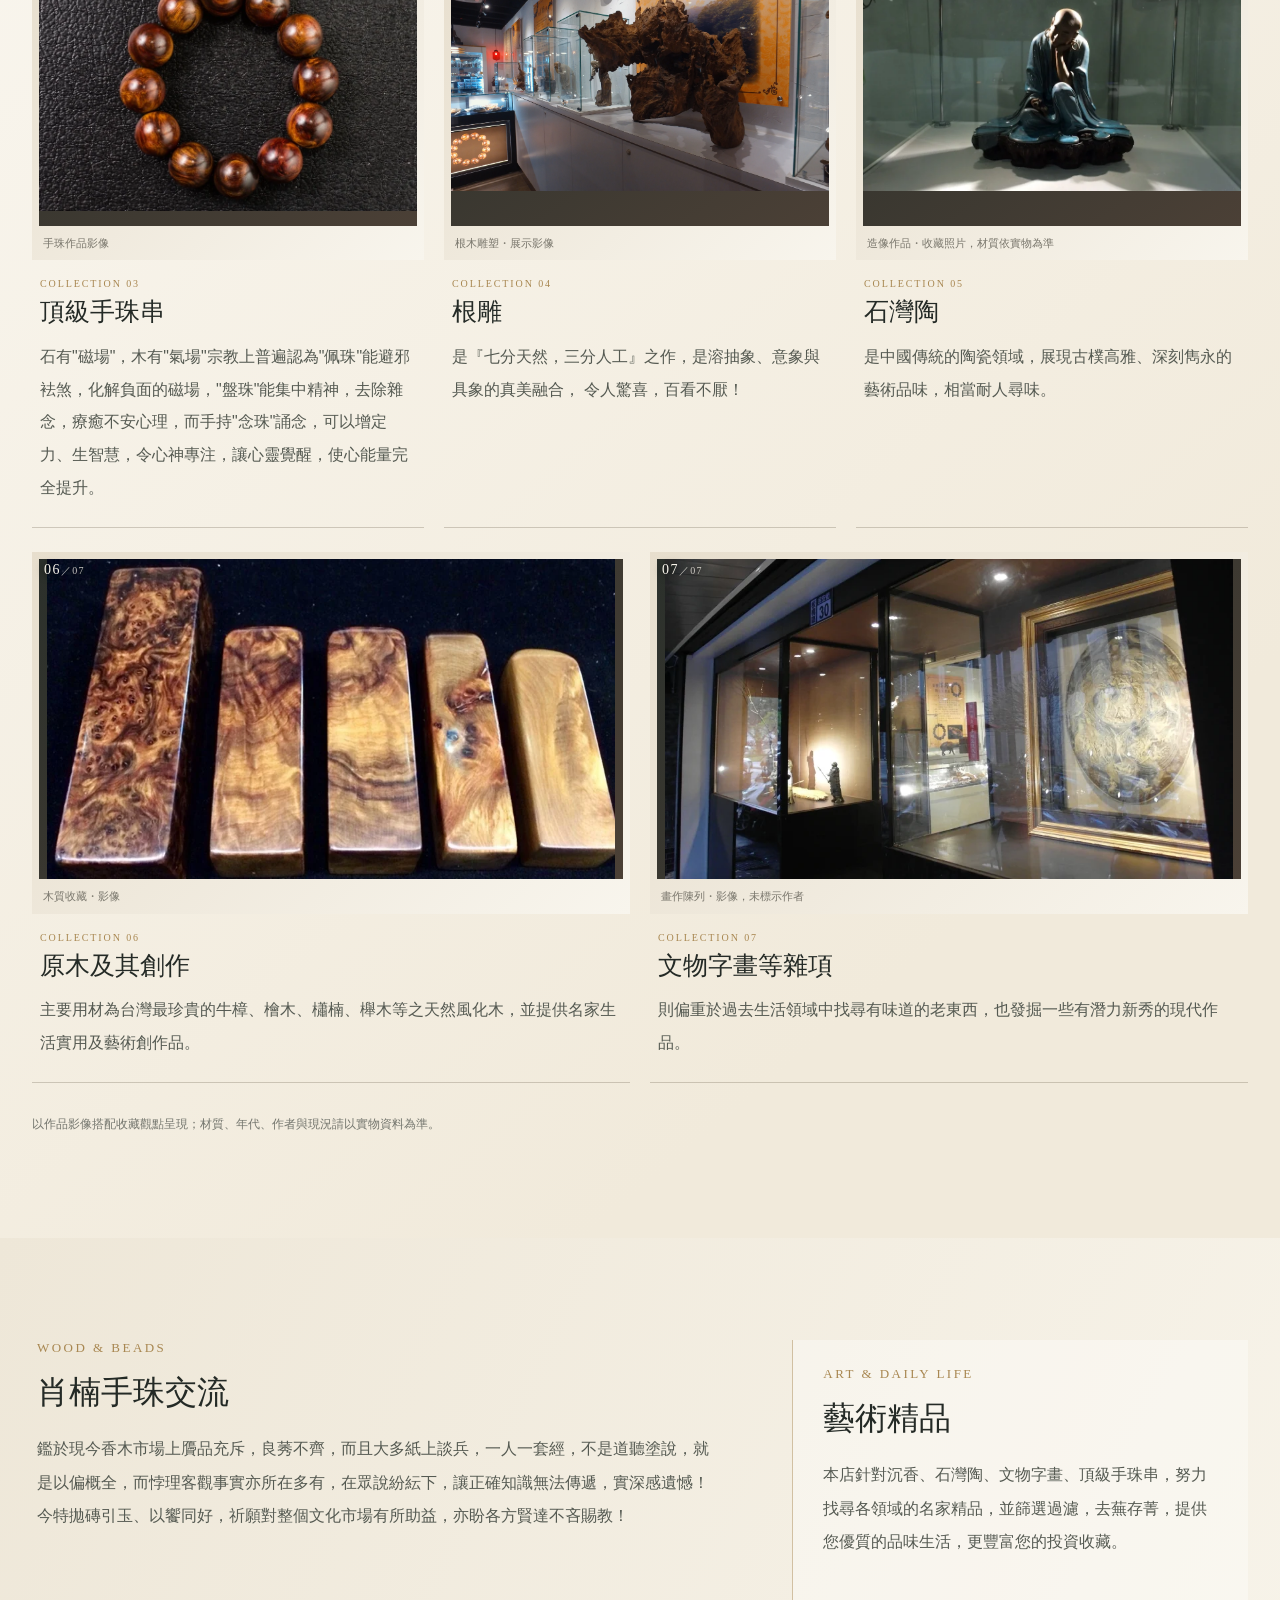
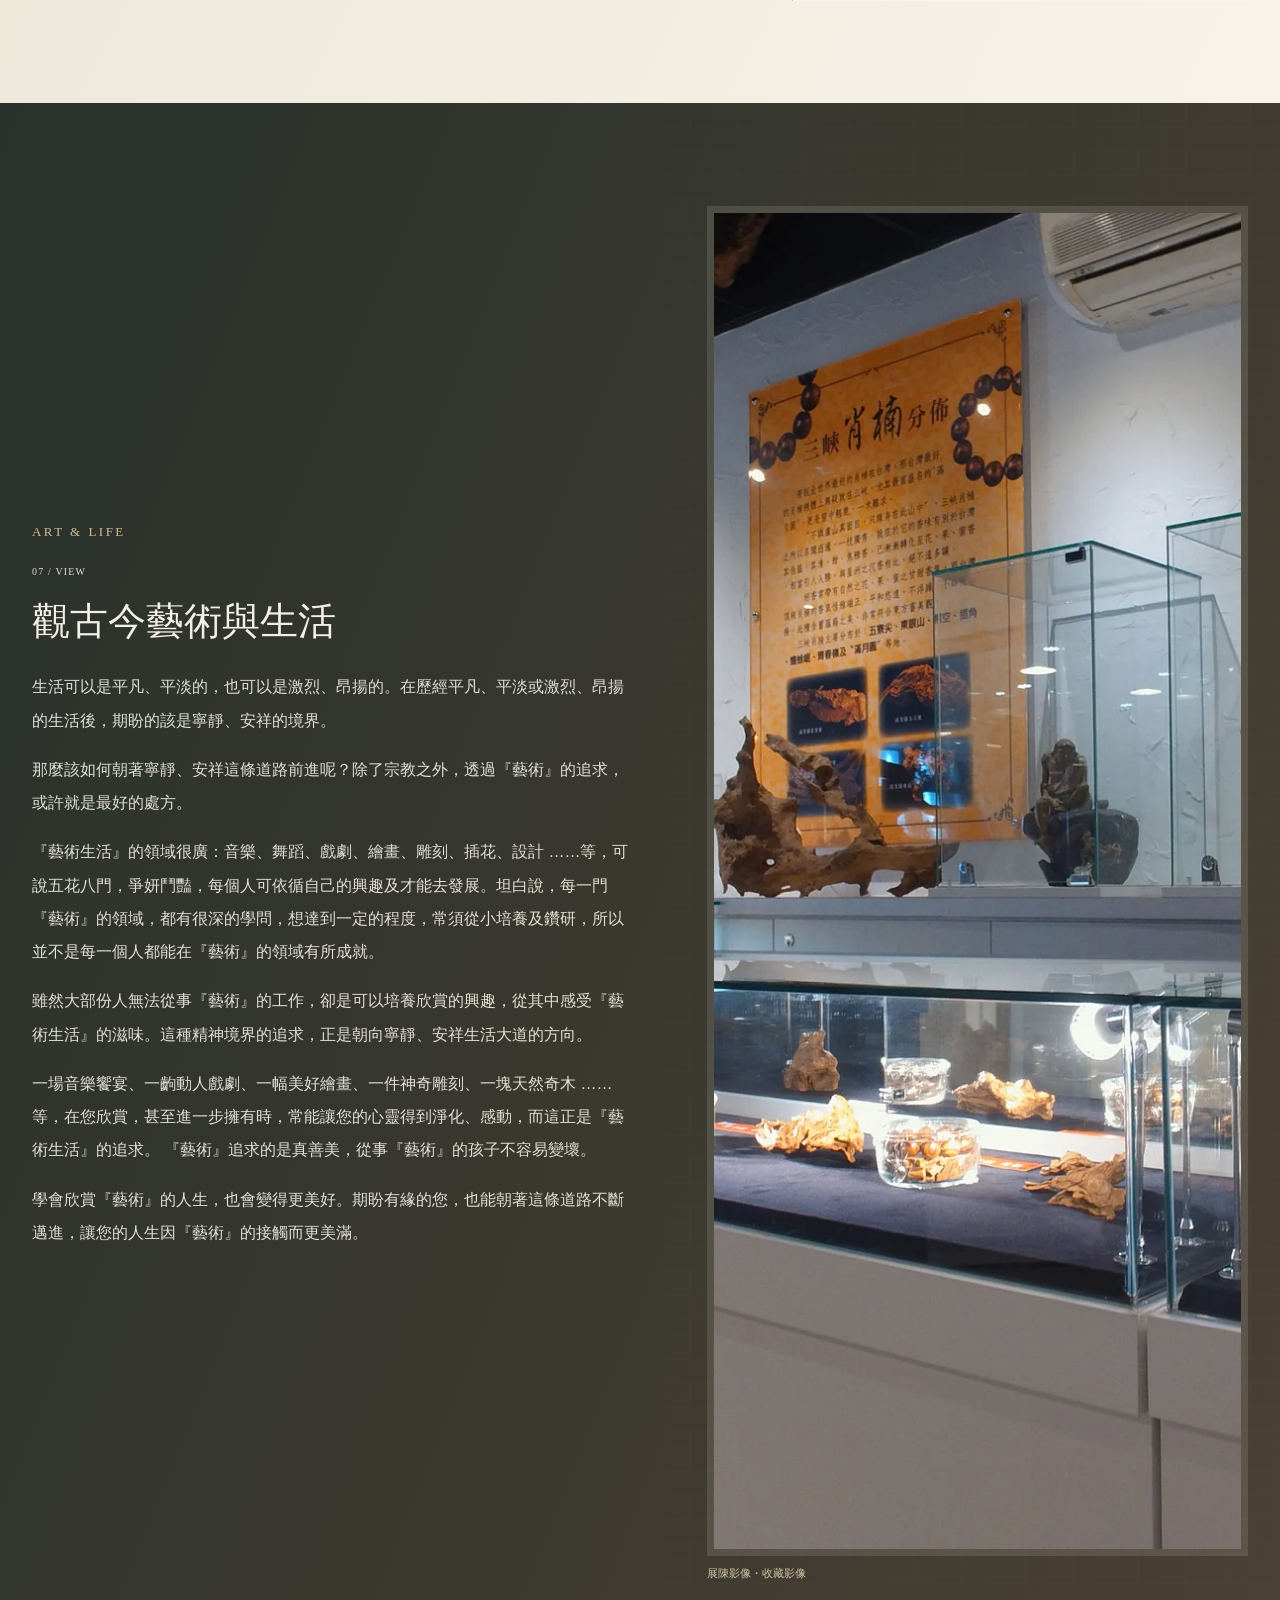
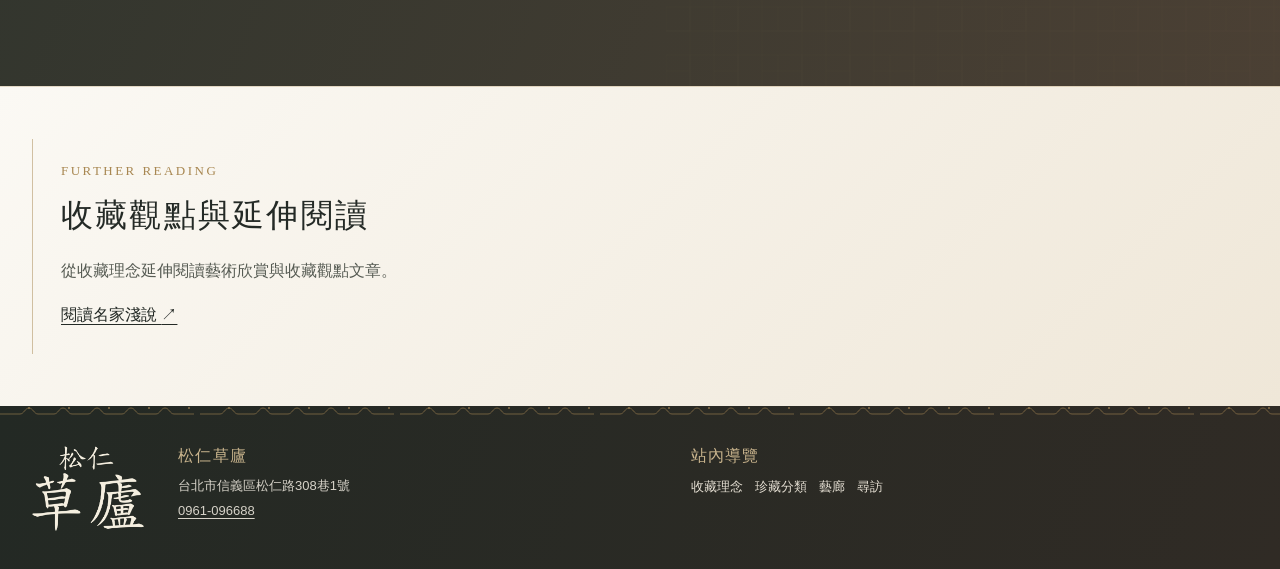
==== commit 50deb91a: "Restore eight first-level W05 navigation links" ====
--- a/about/index.html
+++ b/about/index.html
@@ -1,12 +1,12 @@
 <!DOCTYPE html>
 <html lang="zh-Hant"><head><meta charset="utf-8"/><meta content="width=device-width, initial-scale=1" name="viewport"/>
 <title>收藏理念｜松仁草廬</title><meta content="認識松仁草廬的收藏方向，瀏覽沉香、石灣陶、根雕、原木、手珠與藝術生活主題。" name="description"/><meta content="index,follow,max-image-preview:large" name="robots"/>
-<link href="https://tsaoloo.github.io/about/" rel="canonical"/><link href="/favicon.ico" rel="icon" type="image/x-icon"/><link href="/favicon.png" rel="icon" type="image/png"/><link href="/assets/css/site.css?v=20261017-w05-r1" rel="stylesheet"/>
+<link href="https://tsaoloo.github.io/about/" rel="canonical"/><link href="/favicon.ico" rel="icon" type="image/x-icon"/><link href="/favicon.png" rel="icon" type="image/png"/><link href="/assets/css/site.css?v=20261017-w05-r2" rel="stylesheet"/>
 <meta content="website" property="og:type"/><meta content="zh_TW" property="og:locale"/><meta content="松仁草廬" property="og:site_name"/><meta content="收藏理念｜松仁草廬" property="og:title"/><meta content="認識松仁草廬的收藏方向，瀏覽沉香、石灣陶、根雕、原木、手珠與藝術生活主題。" property="og:description"/><meta content="https://tsaoloo.github.io/about/" property="og:url"/><meta content="https://tsaoloo.github.io/assets/images/shop-front-sign.webp" property="og:image"/><meta content="summary_large_image" name="twitter:card"/><meta content="收藏理念｜松仁草廬" name="twitter:title"/><meta content="認識松仁草廬的收藏方向，瀏覽沉香、石灣陶、根雕、原木、手珠與藝術生活主題。" name="twitter:description"/><meta content="https://tsaoloo.github.io/assets/images/shop-front-sign.webp" name="twitter:image"/><script type="application/ld+json">{"@context":"https://schema.org","@type":"BreadcrumbList","itemListElement":[{"@type":"ListItem","position":1,"name":"首頁","item":"https://tsaoloo.github.io/"},{"@type":"ListItem","position":2,"name":"收藏理念","item":"https://tsaoloo.github.io/about/"}]}</script>
-</head><body><a class="skip-link" href="#main">跳至主要內容</a><header class="site-header"><div class="wrap header-inner"><a aria-label="松仁草廬首頁" class="brand" href="/"><img alt="松仁草廬標誌" height="620" src="/assets/brand/logo-primary.png" width="822"/></a><button aria-controls="main-nav" aria-expanded="false" class="menu-toggle" type="button"><span aria-hidden="true" class="menu-mark"><span></span><span></span></span><span>選單</span></button><nav aria-label="主要導覽" class="site-nav" id="main-nav"><ul><li><a href="/">首頁</a></li><li><a aria-current="page" href="/about/">收藏理念</a></li><li class="nav-item--submenu"><a href="/collections/">珍藏分類</a><button aria-controls="collection-submenu" aria-expanded="false" aria-label="展開珍藏分類子選單" class="submenu-toggle" type="button"><span aria-hidden="true"></span></button><ul class="nav-submenu" id="collection-submenu"><li><a href="/sculpture/">佛教造像</a></li><li><a href="/wood-art/">木藝與肖楠</a></li><li><a href="/collections/figures/">古典人物造像</a></li></ul></li><li><a href="/visit/">尋訪</a></li></ul></nav><a aria-label="致電松仁草廬 0961-096688" class="header-phone" href="tel:+886961096688">0961-096688</a></div></header><main class="page-main page-main--about" id="main"><nav aria-label="麵包屑導覽" class="breadcrumbs"><ol><li><a href="/">首頁</a></li><li aria-current="page">收藏理念</li></ol></nav>
+</head><body><a class="skip-link" href="#main">跳至主要內容</a><header class="site-header"><div class="wrap header-inner"><a aria-label="松仁草廬首頁" class="brand" href="/"><img alt="松仁草廬標誌" height="620" src="/assets/brand/logo-primary.png" width="822"/></a><button aria-controls="main-nav" aria-expanded="false" class="menu-toggle" type="button"><span aria-hidden="true" class="menu-mark"><span></span><span></span></span><span>選單</span></button><nav aria-label="主要導覽" class="site-nav" id="main-nav"><ul><li><a href="/">首頁</a></li><li><a aria-current="page" href="/about/">收藏理念</a></li><li class="nav-item--submenu"><a href="/collections/">珍藏分類</a><button aria-controls="collection-submenu" aria-expanded="false" aria-label="展開珍藏分類子選單" class="submenu-toggle" type="button"><span aria-hidden="true"></span></button><ul class="nav-submenu" id="collection-submenu"><li><a href="/sculpture/">佛教造像</a></li><li><a href="/wood-art/">木藝與肖楠</a></li><li><a href="/collections/figures/">古典人物造像</a></li></ul></li><li><a href="/bead-awards/">手珠大賞</a></li><li><a href="/bead-contest/">手珠賽況</a></li><li><a href="/artists/">名家淺說</a></li><li><a href="/gallery/">藝術與空間</a></li><li><a href="/visit/">尋訪</a></li></ul></nav><a aria-label="致電松仁草廬 0961-096688" class="header-phone" href="tel:+886961096688">0961-096688</a></div></header><main class="page-main page-main--about" id="main"><nav aria-label="麵包屑導覽" class="breadcrumbs"><ol><li><a href="/">首頁</a></li><li aria-current="page">收藏理念</li></ol></nav>
 <section class="page-hero page-hero--editorial about-hero"><div class="wrap about-hero-grid"><div class="about-hero-copy"><p class="page-kicker">THE COLLECTION</p><p class="about-brandline">松仁草廬・東方古典藝術</p><h1 class="page-title">收藏理念</h1><span aria-hidden="true" class="text-rule"></span><p class="page-intro">以藝術作品與日常空間為起點，沿著木、石、陶與造像，慢慢看見材料與工藝的不同表情。</p><p class="about-hero-caption">從藏品的形態、材料與陳設，閱讀一段緩慢的觀看。</p></div><figure class="about-hero-photo"><img alt="金色造像與枝影陳設" decoding="async" fetchpriority="high" height="1280" loading="eager" src="/assets/images/gold-figure-context.webp" width="960"/><figcaption>造像陳設・2026 年 10 月近照</figcaption></figure></div></section>
 <section class="about-opening section"><div class="wrap about-opening-grid"><div class="about-opening-copy"><p class="section-kicker">A COLLECTION IN CONTEXT</p><h2 class="section-heading">收藏，從看見開始</h2><div aria-hidden="true" class="text-rule"></div><p>松仁草廬以東方古典藝術、佛教造像、木藝與手珠為主題，透過作品與空間影像呈現收藏與藝術生活。聯絡與尋訪資訊請參見尋訪頁。</p></div><figure class="about-opening-photo"><img alt="收藏與手珠展陳空間" decoding="async" height="1350" loading="lazy" src="/assets/images/archive-gallery-wide.webp" width="2400"/><figcaption>藝術收藏展示空間</figcaption></figure></div></section>
 <section class="about-topics section section--paper"><div class="wrap"><div class="section-topline"><div><p class="section-kicker">COLLECTION / 07</p><h2 class="section-heading">七種收藏線索</h2></div><p class="section-lead">以作品影像和不同版面節奏呈現材料、形制與藝術生活。</p></div><div class="about-topic-grid"><article class="about-topic about-topic--01"><div class="about-topic-index">01<span>／07</span></div><figure class="about-topic-photo"><img alt="收藏展示影像" decoding="async" height="1350" loading="lazy" src="/assets/images/archive-gallery-wide.webp" width="2400"/><figcaption>收藏展示空間</figcaption></figure><div class="about-topic-copy"><p class="section-kicker">COLLECTION 01</p><h3>沉香</h3><p>沉、檀、龍、麝，沉香為萬香之首，品香不只是生活意趣的建立，也是養心修行之精神洗禮，更是追求心靈超越的捷徑。</p></div></article><article class="about-topic about-topic--02"><div class="about-topic-index">02<span>／07</span></div><figure class="about-topic-photo"><img alt="金色造像局部近照" decoding="async" height="1280" loading="lazy" src="/assets/images/gold-figure-detail.webp" width="960"/><figcaption>造像細節・2026 年 10 月近照</figcaption></figure><div class="about-topic-copy"><p class="section-kicker">COLLECTION 02</p><h3>藝術精品</h3><p>藝術乃形而上的心靈追求&hellip;做收藏和做生意一樣，必須知道質感是什麼？要懂得選擇最高级的&hellip;至少你得看懂它！</p></div></article><article class="about-topic about-topic--03"><div class="about-topic-index">03<span>／07</span></div><figure class="about-topic-photo"><img alt="手珠作品影像" decoding="async" height="533" loading="lazy" src="/assets/images/bead-award-08.webp" width="800"/><figcaption>手珠作品影像</figcaption></figure><div class="about-topic-copy"><p class="section-kicker">COLLECTION 03</p><h3>頂級手珠串</h3><p>石有"磁場"，木有"氣場"宗教上普遍認為"佩珠"能避邪袪煞，化解負面的磁場，"盤珠"能集中精神，去除雜念，療癒不安心理，而手持"念珠"誦念，可以增定力、生智慧，令心神專注，讓心靈覺醒，使心能量完全提升。</p></div></article><article class="about-topic about-topic--04"><div class="about-topic-index">04<span>／07</span></div><figure class="about-topic-photo"><img alt="根木形態雕塑展示" decoding="async" height="1350" loading="lazy" src="/assets/images/archive-root-sculpture.webp" width="2400"/><figcaption>根木雕塑・展示影像</figcaption></figure><div class="about-topic-copy"><p class="section-kicker">COLLECTION 04</p><h3>根雕</h3><p>是『七分天然，三分人工』之作，是溶抽象、意象與具象的真美融合， 令人驚喜，百看不厭！</p></div></article><article class="about-topic about-topic--05"><div class="about-topic-index">05<span>／07</span></div><figure class="about-topic-photo"><img alt="藍綠人物造像" decoding="async" height="480" loading="lazy" src="/assets/images/blue-green-figure.webp" width="853"/><figcaption>造像作品・收藏照片，材質依實物為準</figcaption></figure><div class="about-topic-copy"><p class="section-kicker">COLLECTION 05</p><h3>石灣陶</h3><p>是中國傳統的陶瓷領域，展現古樸高雅、深刻雋永的藝術品味，相當耐人尋味。</p></div></article><article class="about-topic about-topic--06"><div class="about-topic-index">06<span>／07</span></div><figure class="about-topic-photo"><img alt="木質小品紋理" decoding="async" height="480" loading="lazy" src="/assets/images/archive-wood-tablets.webp" width="853"/><figcaption>木質收藏・影像</figcaption></figure><div class="about-topic-copy"><p class="section-kicker">COLLECTION 06</p><h3>原木及其創作</h3><p>主要用材為台灣最珍貴的牛樟、檜木、櫹楠、櫸木等之天然風化木，並提供名家生活實用及藝術創作品。</p></div></article><article class="about-topic about-topic--07"><div class="about-topic-index">07<span>／07</span></div><figure class="about-topic-photo"><img alt="展場中的繪畫作品" decoding="async" height="480" loading="lazy" src="/assets/images/archive-painted-work.webp" width="853"/><figcaption>畫作陳列・影像，未標示作者</figcaption></figure><div class="about-topic-copy"><p class="section-kicker">COLLECTION 07</p><h3>文物字畫等雜項</h3><p>則偏重於過去生活領域中找尋有味道的老東西，也發掘一些有潛力新秀的現代作品。</p></div></article></div><p class="disclaimer">以作品影像搭配收藏觀點呈現；材質、年代、作者與現況請以實物資料為準。</p></div></section>
 <section class="about-exchange section"><div class="wrap about-exchange-grid"><article class="about-exchange-lead"><p class="section-kicker">WOOD &amp; BEADS</p><h2>肖楠手珠交流</h2><span aria-hidden="true" class="text-rule"></span><p>鑑於現今香木市場上贗品充斥，良莠不齊，而且大多紙上談兵，一人一套經，不是道聽塗說，就是以偏概全，而悖理客觀事實亦所在多有，在眾說紛紜下，讓正確知識無法傳遞，實深感遺憾！今特拋磚引玉、以饗同好，祈願對整個文化市場有所助益，亦盼各方賢達不吝賜教！</p></article><article class="about-exchange-note"><p class="section-kicker">ART &amp; DAILY LIFE</p><h2>藝術精品</h2><p>本店針對沉香、石灣陶、文物字畫、頂級手珠串，努力找尋各領域的名家精品，並篩選過濾，去蕪存菁，提供您優質的品味生活，更豐富您的投資收藏。</p></article></div></section>
 <section class="about-life section"><div class="wrap about-life-grid"><div class="about-life-copy"><p class="section-kicker">ART &amp; LIFE</p><p class="chapter">07 / VIEW</p><h2>觀古今藝術與生活</h2><p>生活可以是平凡、平淡的，也可以是激烈、昂揚的。在歷經平凡、平淡或激烈、昂揚的生活後，期盼的該是寧靜、安祥的境界。</p><p>那麼該如何朝著寧靜、安祥這條道路前進呢？除了宗教之外，透過『藝術』的追求，或許就是最好的處方。</p><p>『藝術生活』的領域很廣：音樂、舞蹈、戲劇、繪畫、雕刻、插花、設計 &hellip;&hellip;等，可說五花八門，爭妍鬥豔，每個人可依循自己的興趣及才能去發展。坦白說，每一門『藝術』的領域，都有很深的學問，想達到一定的程度，常須從小培養及鑽研，所以並不是每一個人都能在『藝術』的領域有所成就。</p><p>雖然大部份人無法從事『藝術』的工作，卻是可以培養欣賞的興趣，從其中感受『藝術生活』的滋味。這種精神境界的追求，正是朝向寧靜、安祥生活大道的方向。</p><p>一場音樂饗宴、一齣動人戲劇、一幅美好繪畫、一件神奇雕刻、一塊天然奇木 &hellip;&hellip;等，在您欣賞，甚至進一步擁有時，常能讓您的心靈得到淨化、感動，而這正是『藝術生活』的追求。 『藝術』追求的是真善美，從事『藝術』的孩子不容易變壞。</p><p>學會欣賞『藝術』的人生，也會變得更美好。期盼有緣的您，也能朝著這條道路不斷邁進，讓您的人生因『藝術』的接觸而更美滿。</p></div><figure class="about-life-photo"><img alt="藝術與收藏展示空間" decoding="async" height="1350" loading="lazy" src="/assets/images/archive-interior-wide.webp" width="2400"/><figcaption>展陳影像・收藏影像</figcaption></figure></div></section>
-<section class="related-reading section section--compact"><div class="wrap"><p class="section-kicker">FURTHER READING</p><h2 class="section-heading">收藏觀點與延伸閱讀</h2><p>從收藏理念延伸閱讀藝術欣賞與收藏觀點文章。</p><a class="text-link" href="/artists/">閱讀名家淺說 <span aria-hidden="true">&nearrow;</span></a></div></section></main><footer class="site-footer"><div class="wrap"><div class="footer-main"><div class="footer-brand"><a aria-label="松仁草廬首頁" class="footer-logo" href="/"><img alt="松仁草廬標誌" height="620" src="/assets/brand/logo-white.png" width="822"/></a></div><div><h2 class="footer-title">松仁草廬</h2><p>台北市信義區松仁路308巷1號<br/><a href="tel:+886961096688">0961-096688</a></p></div><div><h2 class="footer-title">站內導覽</h2><nav aria-label="頁尾導覽" class="footer-links"><a href="/about/">收藏理念</a><a href="/collections/">珍藏分類</a><a href="/gallery/">藝廊</a><a href="/visit/">尋訪</a></nav></div></div></div></footer><dialog aria-label="藏品照片放大檢視" class="lightbox" id="lightbox"><figure class="lightbox-inner"><button aria-label="關閉圖片" class="lightbox-close" type="button">關閉</button><img alt=""/><figcaption></figcaption></figure></dialog><script defer="" src="/assets/js/site.js?v=20261017-w05-r2"></script></body></html>+<section class="related-reading section section--compact"><div class="wrap"><p class="section-kicker">FURTHER READING</p><h2 class="section-heading">收藏觀點與延伸閱讀</h2><p>從收藏理念延伸閱讀藝術欣賞與收藏觀點文章。</p><a class="text-link" href="/artists/">閱讀名家淺說 <span aria-hidden="true">&nearrow;</span></a></div></section></main><footer class="site-footer"><div class="wrap"><div class="footer-main"><div class="footer-brand"><a aria-label="松仁草廬首頁" class="footer-logo" href="/"><img alt="松仁草廬標誌" height="620" src="/assets/brand/logo-white.png" width="822"/></a></div><div><h2 class="footer-title">松仁草廬</h2><p>台北市信義區松仁路308巷1號<br/><a href="tel:+886961096688">0961-096688</a></p></div><div><h2 class="footer-title">站內導覽</h2><nav aria-label="頁尾導覽" class="footer-links"><a href="/about/">收藏理念</a><a href="/collections/">珍藏分類</a><a href="/gallery/">藝廊</a><a href="/visit/">尋訪</a></nav></div></div></div></footer><dialog aria-label="藏品照片放大檢視" class="lightbox" id="lightbox"><figure class="lightbox-inner"><button aria-label="關閉圖片" class="lightbox-close" type="button">關閉</button><img alt=""/><figcaption></figcaption></figure></dialog><script defer="" src="/assets/js/site.js?v=20261017-w05-r3"></script></body></html>
--- a/assets/css/site.css
+++ b/assets/css/site.css
@@ -139,7 +139,7 @@
 .site-nav .nav-item--submenu.is-expanded>.nav-submenu{display:flex}
 .site-nav .nav-item--submenu.is-dismissed:focus-within>.nav-submenu{display:none}
 .site-nav .nav-item--submenu.is-dismissed>.submenu-toggle span{transform:rotate(45deg) translateY(-2px)}
-@media(min-width:941px){.site-nav .nav-item--submenu:hover:not(.is-dismissed)>.nav-submenu,.site-nav .nav-item--submenu:focus-within:not(.is-dismissed)>.nav-submenu{display:flex}.site-nav .nav-item--submenu.is-dismissed:hover>.nav-submenu{display:none}}
+@media(min-width:1001px){.site-nav .nav-item--submenu:hover:not(.is-dismissed)>.nav-submenu,.site-nav .nav-item--submenu:focus-within:not(.is-dismissed)>.nav-submenu{display:flex}.site-nav .nav-item--submenu.is-dismissed:hover>.nav-submenu{display:none}}
 @media(max-width:940px){.site-header.has-open-submenu{padding-bottom:0}.site-nav>ul{display:flex;align-items:stretch;justify-content:flex-start;flex-direction:column;gap:4px;padding-block:6px 10px}.site-nav>ul>li{width:100%}.site-nav .nav-item--submenu{display:flex;flex-wrap:wrap;justify-content:flex-start;align-items:center;gap:0 6px}.site-nav .nav-item--submenu>a{flex:0 1 auto}.site-nav .nav-submenu{position:static;display:none;flex:0 0 100%;flex-direction:column;align-items:stretch;gap:0;width:100%;max-width:none;min-width:0;margin:4px 0 8px;padding:5px 0 5px 12px;border:0;border-left:1px solid rgba(168,135,81,.45);box-shadow:none;background:rgba(245,240,230,.55)}.site-nav .nav-item--submenu.is-expanded>.nav-submenu{display:flex}.site-nav .nav-submenu a{padding:8px 12px;white-space:normal}}
 @media(max-width:700px){.hero-side-note{right:8px}.collection-showcase-grid--three{grid-template-columns:1fr}.collection-showcase-grid--three>.collection-tile{grid-column:1;min-height:340px}}
 .collection-showcase-grid--three{grid-template-columns:repeat(3,minmax(0,1fr));gap:18px}
@@ -163,3 +163,8 @@
 .page-main--figures .figure-group .photo-grid--four{grid-template-columns:repeat(2,minmax(0,1fr))}
 .collections-hero-photo img{height:clamp(280px,32vw,420px);aspect-ratio:auto;object-fit:cover}
 @media(max-width:700px){.collections-hero-photo img{height:clamp(220px,65vw,340px)}}
+
+/* W05 correction: restore all eight first-level destinations and reserve the submenu for art categories. */
+@media (min-width:1001px) and (max-width:1100px){.header-inner{gap:12px}.brand{width:104px}.site-nav>ul{gap:clamp(7px,.8vw,10px)}.site-nav>ul>li>a{font-size:12px;letter-spacing:0}.site-nav .nav-item--submenu>.submenu-toggle{width:18px}.header-phone{padding-left:8px;font-size:12px}}
+@media (max-width:1000px){.header-inner{min-height:88px;flex-wrap:wrap;gap:12px;padding-block:8px}.brand{width:104px}.header-phone{margin-left:auto;border-left:0;padding-left:0}.menu-toggle{display:inline-flex}.site-nav{flex:0 0 100%;order:4;margin:0}.js-ready .site-nav{display:none}.js-ready .site-nav.is-open{display:block}.site-nav>ul{display:flex;align-items:stretch;justify-content:flex-start;flex-direction:column;gap:4px;padding-block:6px 10px}.site-nav>ul>li{width:100%}.site-header.has-open-submenu{padding-bottom:0}.site-nav .nav-item--submenu{display:flex;flex-wrap:wrap;justify-content:flex-start;align-items:center;gap:0 6px}.site-nav .nav-item--submenu>a{flex:0 1 auto}.site-nav .nav-submenu{position:static;display:none;flex:0 0 100%;flex-direction:column;align-items:stretch;gap:0;width:100%;max-width:none;min-width:0;margin:4px 0 8px;padding:5px 0 5px 12px;border:0;border-left:1px solid rgba(168,135,81,.45);box-shadow:none;background:rgba(245,240,230,.55)}.site-nav .nav-item--submenu.is-expanded>.nav-submenu{display:flex}.site-nav .nav-submenu a{padding:8px 12px;white-space:normal}}
+@media(max-width:700px){.brand{width:96px}}
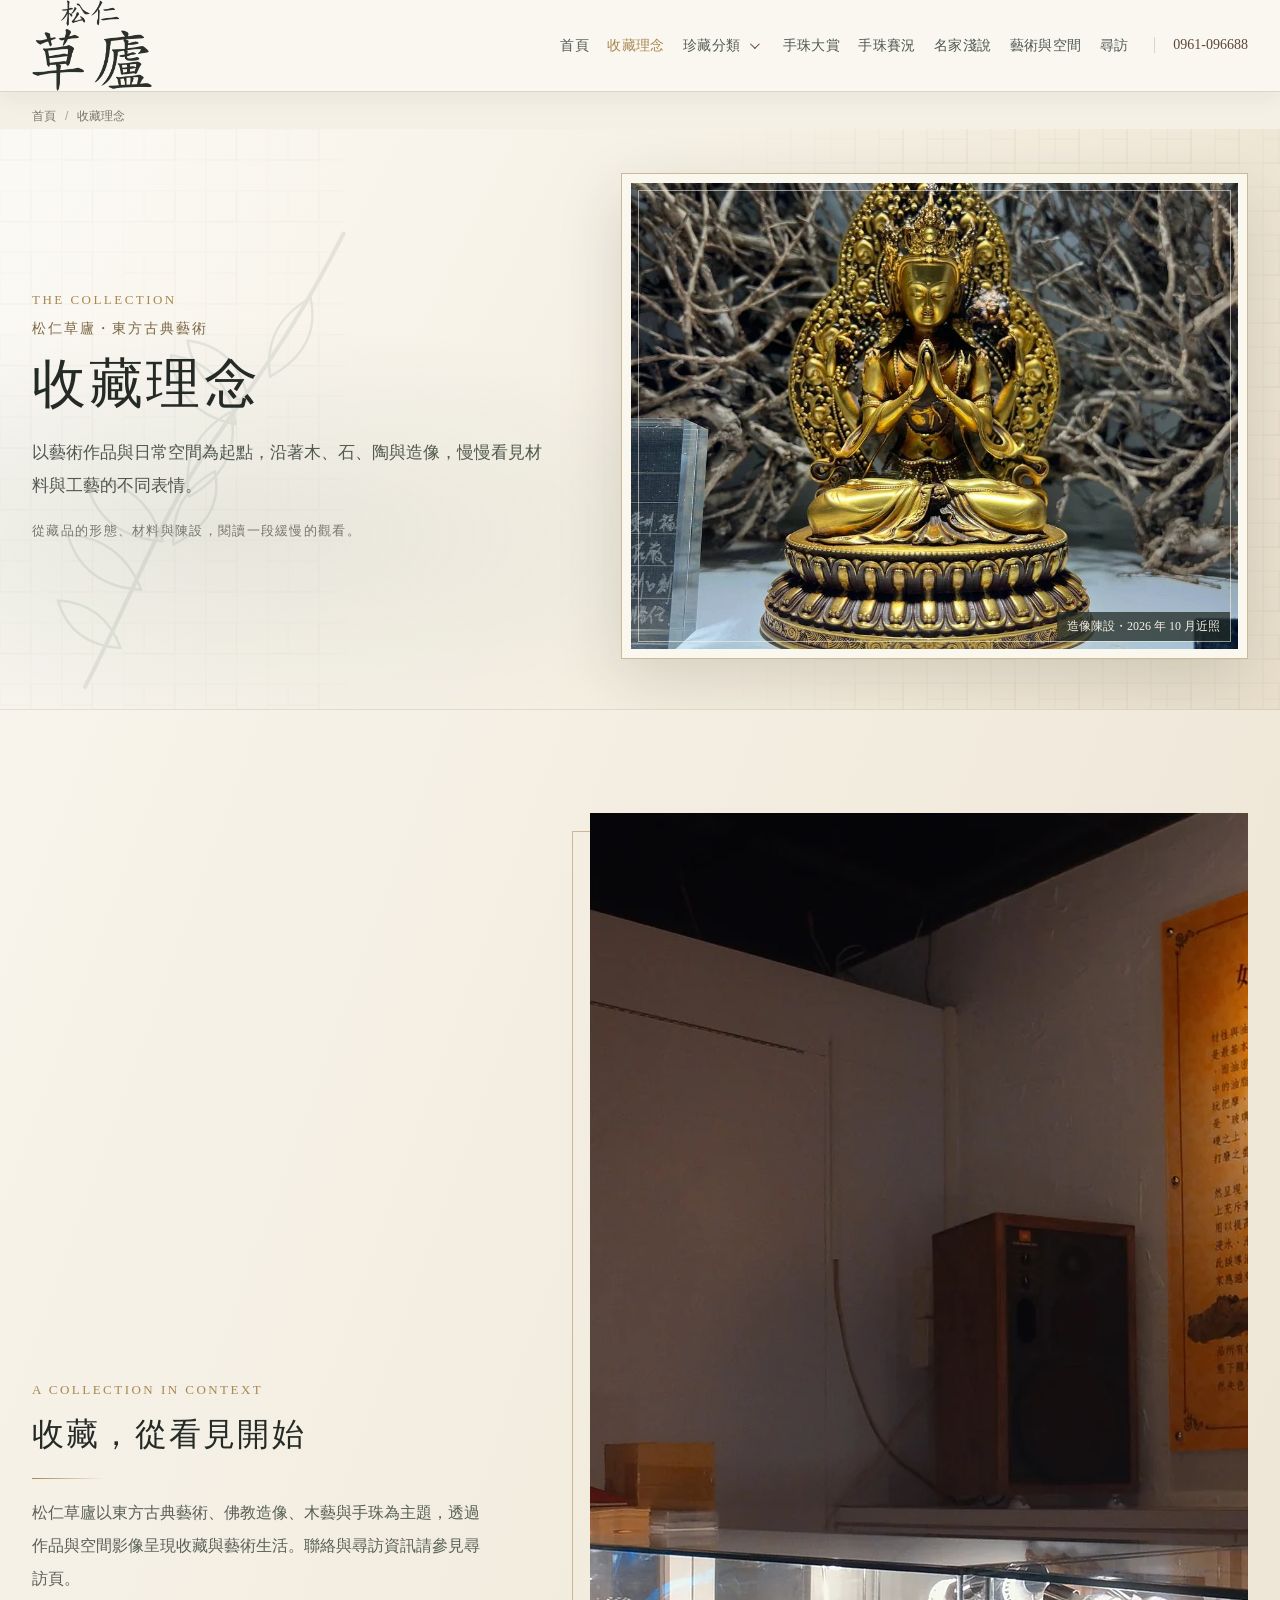
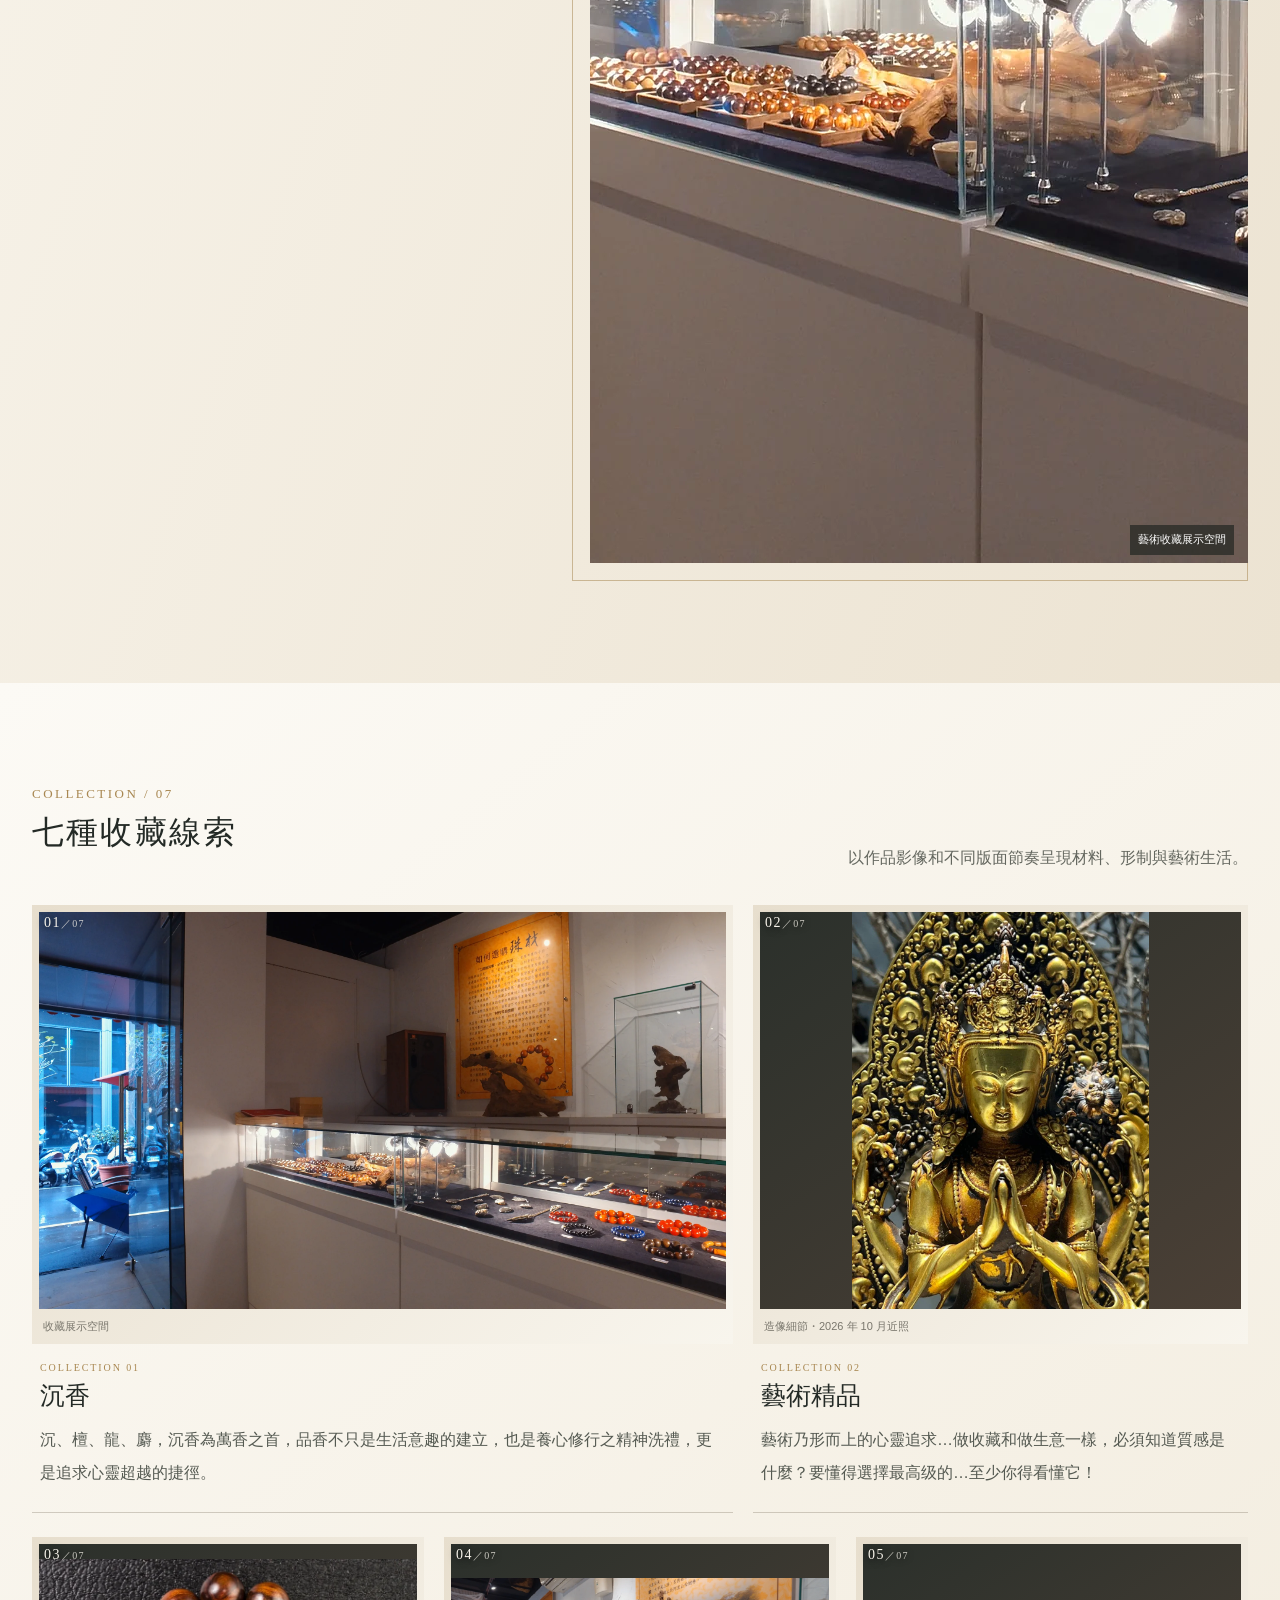
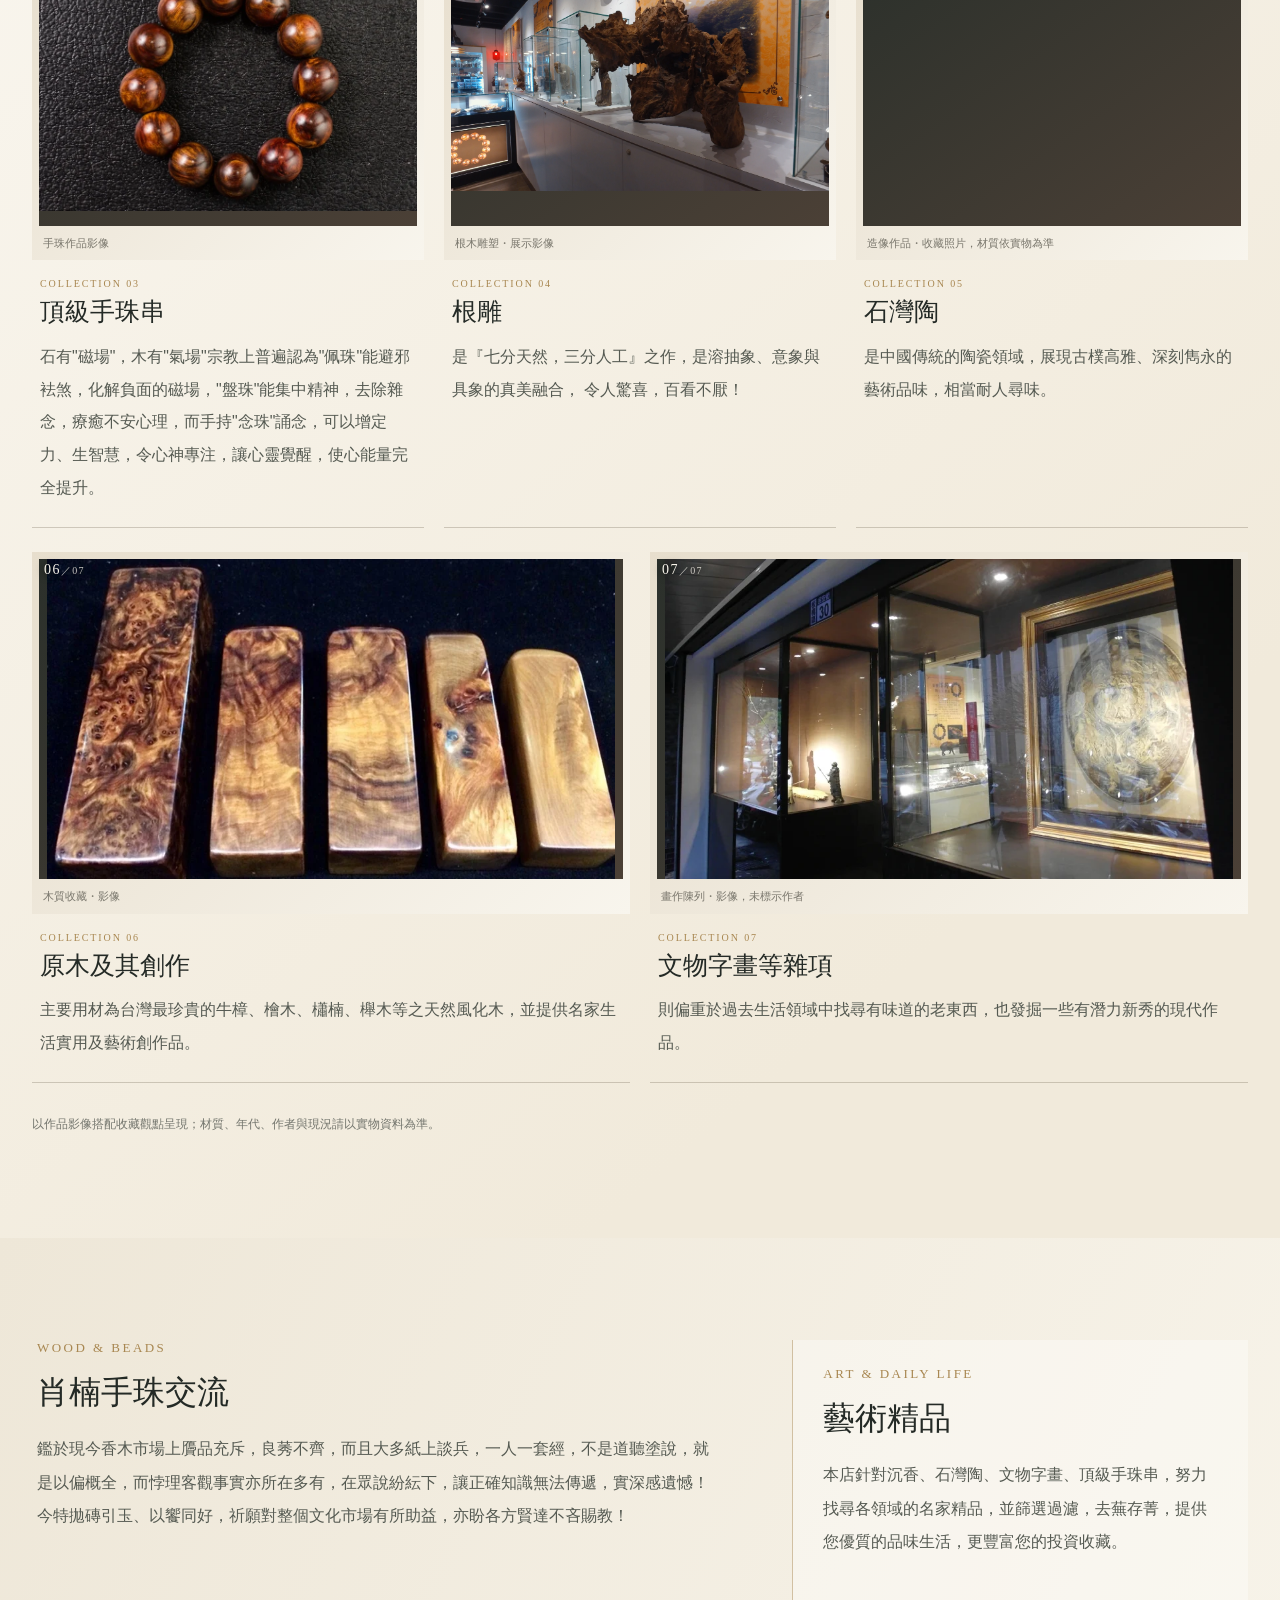
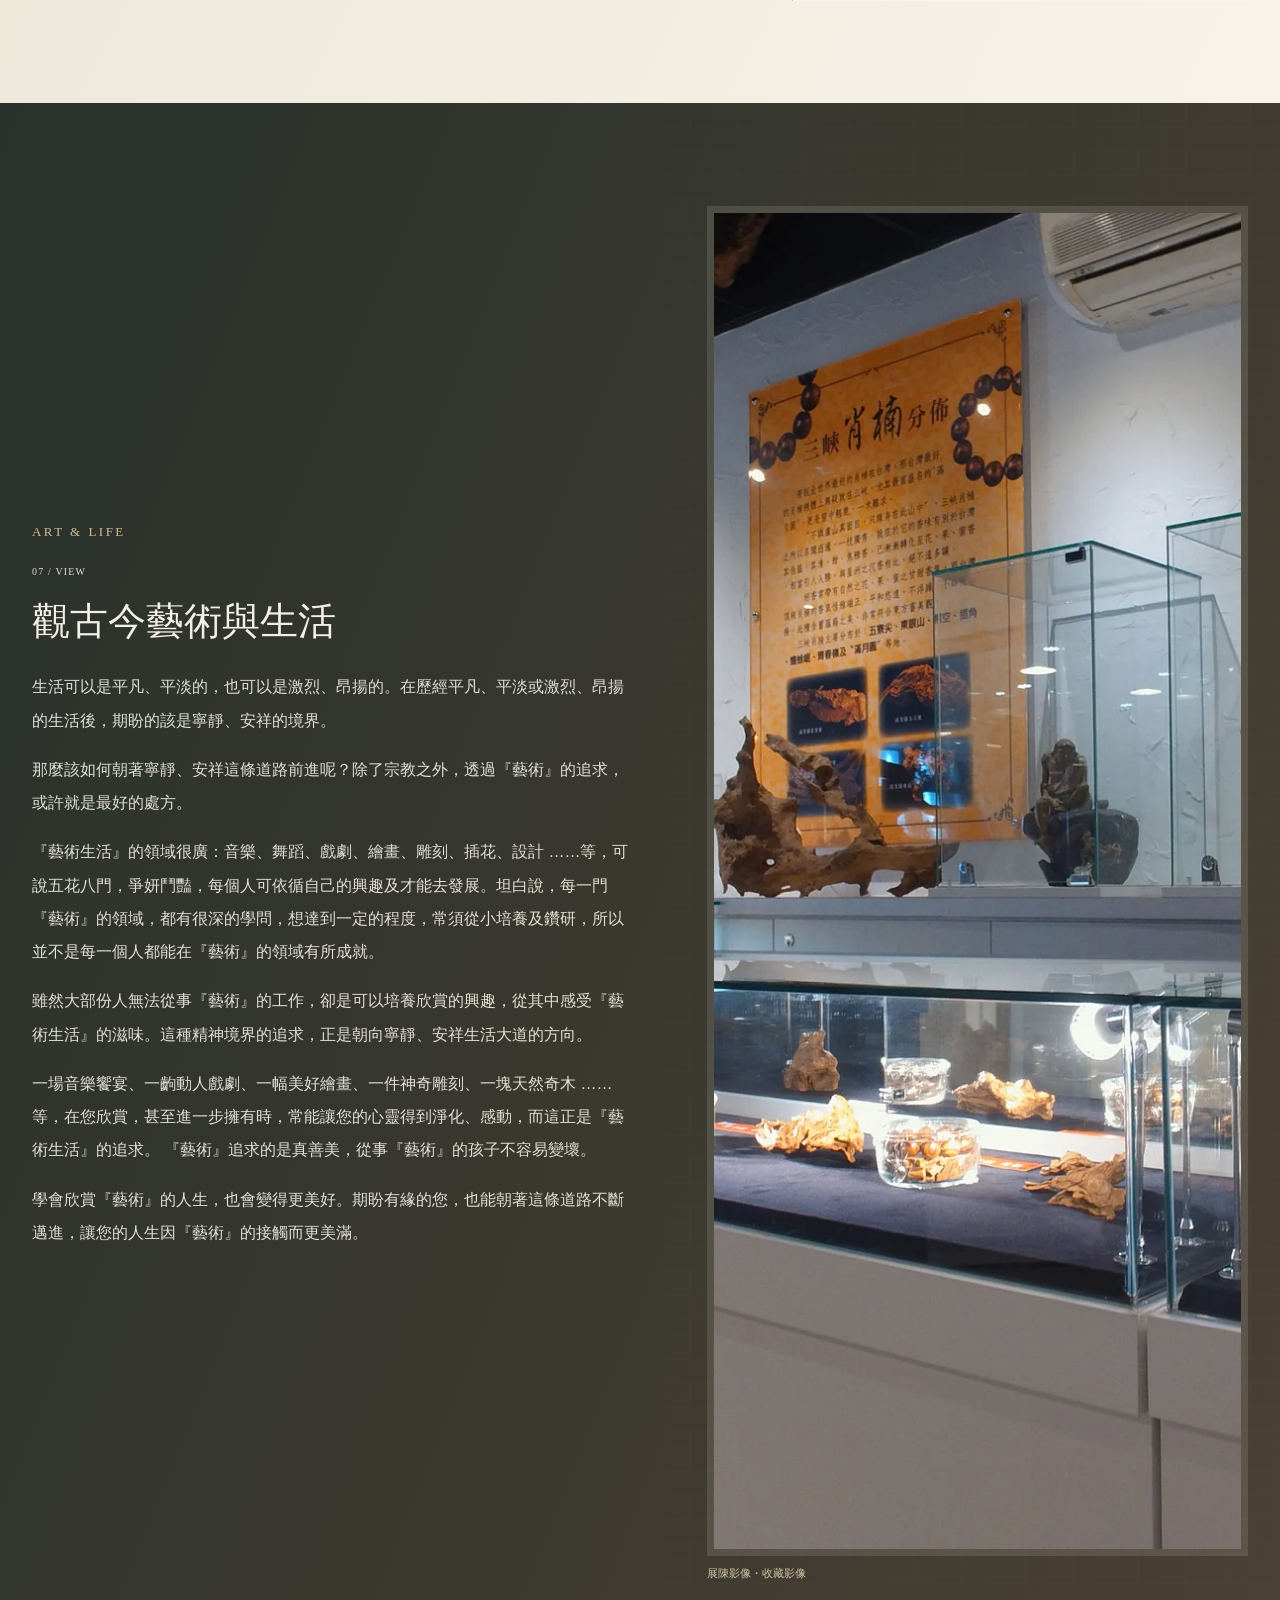
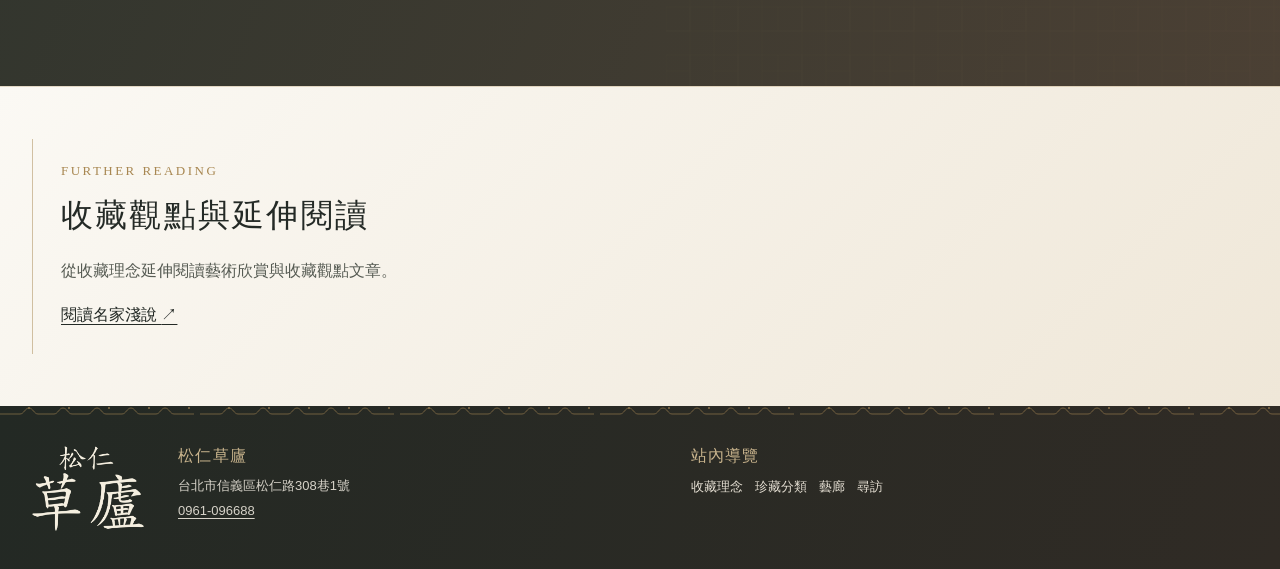
==== commit f4adc03a: "W05: update about page for lightbox navigation" ====
--- a/about/index.html
+++ b/about/index.html
@@ -1,7 +1,7 @@
 <!DOCTYPE html>
 <html lang="zh-Hant"><head><meta charset="utf-8"/><meta content="width=device-width, initial-scale=1" name="viewport"/>
 <title>收藏理念｜松仁草廬</title><meta content="認識松仁草廬的收藏方向，瀏覽沉香、石灣陶、根雕、原木、手珠與藝術生活主題。" name="description"/><meta content="index,follow,max-image-preview:large" name="robots"/>
-<link href="https://tsaoloo.github.io/about/" rel="canonical"/><link href="/favicon.ico" rel="icon" type="image/x-icon"/><link href="/favicon.png" rel="icon" type="image/png"/><link href="/assets/css/site.css?v=20261017-w05-r2" rel="stylesheet"/>
+<link href="https://tsaoloo.github.io/about/" rel="canonical"/><link href="/favicon.ico" rel="icon" type="image/x-icon"/><link href="/favicon.png" rel="icon" type="image/png"/><link href="/assets/css/site.css?v=20261017-w05-r3" rel="stylesheet"/>
 <meta content="website" property="og:type"/><meta content="zh_TW" property="og:locale"/><meta content="松仁草廬" property="og:site_name"/><meta content="收藏理念｜松仁草廬" property="og:title"/><meta content="認識松仁草廬的收藏方向，瀏覽沉香、石灣陶、根雕、原木、手珠與藝術生活主題。" property="og:description"/><meta content="https://tsaoloo.github.io/about/" property="og:url"/><meta content="https://tsaoloo.github.io/assets/images/shop-front-sign.webp" property="og:image"/><meta content="summary_large_image" name="twitter:card"/><meta content="收藏理念｜松仁草廬" name="twitter:title"/><meta content="認識松仁草廬的收藏方向，瀏覽沉香、石灣陶、根雕、原木、手珠與藝術生活主題。" name="twitter:description"/><meta content="https://tsaoloo.github.io/assets/images/shop-front-sign.webp" name="twitter:image"/><script type="application/ld+json">{"@context":"https://schema.org","@type":"BreadcrumbList","itemListElement":[{"@type":"ListItem","position":1,"name":"首頁","item":"https://tsaoloo.github.io/"},{"@type":"ListItem","position":2,"name":"收藏理念","item":"https://tsaoloo.github.io/about/"}]}</script>
 </head><body><a class="skip-link" href="#main">跳至主要內容</a><header class="site-header"><div class="wrap header-inner"><a aria-label="松仁草廬首頁" class="brand" href="/"><img alt="松仁草廬標誌" height="620" src="/assets/brand/logo-primary.png" width="822"/></a><button aria-controls="main-nav" aria-expanded="false" class="menu-toggle" type="button"><span aria-hidden="true" class="menu-mark"><span></span><span></span></span><span>選單</span></button><nav aria-label="主要導覽" class="site-nav" id="main-nav"><ul><li><a href="/">首頁</a></li><li><a aria-current="page" href="/about/">收藏理念</a></li><li class="nav-item--submenu"><a href="/collections/">珍藏分類</a><button aria-controls="collection-submenu" aria-expanded="false" aria-label="展開珍藏分類子選單" class="submenu-toggle" type="button"><span aria-hidden="true"></span></button><ul class="nav-submenu" id="collection-submenu"><li><a href="/sculpture/">佛教造像</a></li><li><a href="/wood-art/">木藝與肖楠</a></li><li><a href="/collections/figures/">古典人物造像</a></li></ul></li><li><a href="/bead-awards/">手珠大賞</a></li><li><a href="/bead-contest/">手珠賽況</a></li><li><a href="/artists/">名家淺說</a></li><li><a href="/gallery/">藝術與空間</a></li><li><a href="/visit/">尋訪</a></li></ul></nav><a aria-label="致電松仁草廬 0961-096688" class="header-phone" href="tel:+886961096688">0961-096688</a></div></header><main class="page-main page-main--about" id="main"><nav aria-label="麵包屑導覽" class="breadcrumbs"><ol><li><a href="/">首頁</a></li><li aria-current="page">收藏理念</li></ol></nav>
 <section class="page-hero page-hero--editorial about-hero"><div class="wrap about-hero-grid"><div class="about-hero-copy"><p class="page-kicker">THE COLLECTION</p><p class="about-brandline">松仁草廬・東方古典藝術</p><h1 class="page-title">收藏理念</h1><span aria-hidden="true" class="text-rule"></span><p class="page-intro">以藝術作品與日常空間為起點，沿著木、石、陶與造像，慢慢看見材料與工藝的不同表情。</p><p class="about-hero-caption">從藏品的形態、材料與陳設，閱讀一段緩慢的觀看。</p></div><figure class="about-hero-photo"><img alt="金色造像與枝影陳設" decoding="async" fetchpriority="high" height="1280" loading="eager" src="/assets/images/gold-figure-context.webp" width="960"/><figcaption>造像陳設・2026 年 10 月近照</figcaption></figure></div></section>
@@ -9,4 +9,4 @@
 <section class="about-topics section section--paper"><div class="wrap"><div class="section-topline"><div><p class="section-kicker">COLLECTION / 07</p><h2 class="section-heading">七種收藏線索</h2></div><p class="section-lead">以作品影像和不同版面節奏呈現材料、形制與藝術生活。</p></div><div class="about-topic-grid"><article class="about-topic about-topic--01"><div class="about-topic-index">01<span>／07</span></div><figure class="about-topic-photo"><img alt="收藏展示影像" decoding="async" height="1350" loading="lazy" src="/assets/images/archive-gallery-wide.webp" width="2400"/><figcaption>收藏展示空間</figcaption></figure><div class="about-topic-copy"><p class="section-kicker">COLLECTION 01</p><h3>沉香</h3><p>沉、檀、龍、麝，沉香為萬香之首，品香不只是生活意趣的建立，也是養心修行之精神洗禮，更是追求心靈超越的捷徑。</p></div></article><article class="about-topic about-topic--02"><div class="about-topic-index">02<span>／07</span></div><figure class="about-topic-photo"><img alt="金色造像局部近照" decoding="async" height="1280" loading="lazy" src="/assets/images/gold-figure-detail.webp" width="960"/><figcaption>造像細節・2026 年 10 月近照</figcaption></figure><div class="about-topic-copy"><p class="section-kicker">COLLECTION 02</p><h3>藝術精品</h3><p>藝術乃形而上的心靈追求&hellip;做收藏和做生意一樣，必須知道質感是什麼？要懂得選擇最高级的&hellip;至少你得看懂它！</p></div></article><article class="about-topic about-topic--03"><div class="about-topic-index">03<span>／07</span></div><figure class="about-topic-photo"><img alt="手珠作品影像" decoding="async" height="533" loading="lazy" src="/assets/images/bead-award-08.webp" width="800"/><figcaption>手珠作品影像</figcaption></figure><div class="about-topic-copy"><p class="section-kicker">COLLECTION 03</p><h3>頂級手珠串</h3><p>石有"磁場"，木有"氣場"宗教上普遍認為"佩珠"能避邪袪煞，化解負面的磁場，"盤珠"能集中精神，去除雜念，療癒不安心理，而手持"念珠"誦念，可以增定力、生智慧，令心神專注，讓心靈覺醒，使心能量完全提升。</p></div></article><article class="about-topic about-topic--04"><div class="about-topic-index">04<span>／07</span></div><figure class="about-topic-photo"><img alt="根木形態雕塑展示" decoding="async" height="1350" loading="lazy" src="/assets/images/archive-root-sculpture.webp" width="2400"/><figcaption>根木雕塑・展示影像</figcaption></figure><div class="about-topic-copy"><p class="section-kicker">COLLECTION 04</p><h3>根雕</h3><p>是『七分天然，三分人工』之作，是溶抽象、意象與具象的真美融合， 令人驚喜，百看不厭！</p></div></article><article class="about-topic about-topic--05"><div class="about-topic-index">05<span>／07</span></div><figure class="about-topic-photo"><img alt="藍綠人物造像" decoding="async" height="480" loading="lazy" src="/assets/images/blue-green-figure.webp" width="853"/><figcaption>造像作品・收藏照片，材質依實物為準</figcaption></figure><div class="about-topic-copy"><p class="section-kicker">COLLECTION 05</p><h3>石灣陶</h3><p>是中國傳統的陶瓷領域，展現古樸高雅、深刻雋永的藝術品味，相當耐人尋味。</p></div></article><article class="about-topic about-topic--06"><div class="about-topic-index">06<span>／07</span></div><figure class="about-topic-photo"><img alt="木質小品紋理" decoding="async" height="480" loading="lazy" src="/assets/images/archive-wood-tablets.webp" width="853"/><figcaption>木質收藏・影像</figcaption></figure><div class="about-topic-copy"><p class="section-kicker">COLLECTION 06</p><h3>原木及其創作</h3><p>主要用材為台灣最珍貴的牛樟、檜木、櫹楠、櫸木等之天然風化木，並提供名家生活實用及藝術創作品。</p></div></article><article class="about-topic about-topic--07"><div class="about-topic-index">07<span>／07</span></div><figure class="about-topic-photo"><img alt="展場中的繪畫作品" decoding="async" height="480" loading="lazy" src="/assets/images/archive-painted-work.webp" width="853"/><figcaption>畫作陳列・影像，未標示作者</figcaption></figure><div class="about-topic-copy"><p class="section-kicker">COLLECTION 07</p><h3>文物字畫等雜項</h3><p>則偏重於過去生活領域中找尋有味道的老東西，也發掘一些有潛力新秀的現代作品。</p></div></article></div><p class="disclaimer">以作品影像搭配收藏觀點呈現；材質、年代、作者與現況請以實物資料為準。</p></div></section>
 <section class="about-exchange section"><div class="wrap about-exchange-grid"><article class="about-exchange-lead"><p class="section-kicker">WOOD &amp; BEADS</p><h2>肖楠手珠交流</h2><span aria-hidden="true" class="text-rule"></span><p>鑑於現今香木市場上贗品充斥，良莠不齊，而且大多紙上談兵，一人一套經，不是道聽塗說，就是以偏概全，而悖理客觀事實亦所在多有，在眾說紛紜下，讓正確知識無法傳遞，實深感遺憾！今特拋磚引玉、以饗同好，祈願對整個文化市場有所助益，亦盼各方賢達不吝賜教！</p></article><article class="about-exchange-note"><p class="section-kicker">ART &amp; DAILY LIFE</p><h2>藝術精品</h2><p>本店針對沉香、石灣陶、文物字畫、頂級手珠串，努力找尋各領域的名家精品，並篩選過濾，去蕪存菁，提供您優質的品味生活，更豐富您的投資收藏。</p></article></div></section>
 <section class="about-life section"><div class="wrap about-life-grid"><div class="about-life-copy"><p class="section-kicker">ART &amp; LIFE</p><p class="chapter">07 / VIEW</p><h2>觀古今藝術與生活</h2><p>生活可以是平凡、平淡的，也可以是激烈、昂揚的。在歷經平凡、平淡或激烈、昂揚的生活後，期盼的該是寧靜、安祥的境界。</p><p>那麼該如何朝著寧靜、安祥這條道路前進呢？除了宗教之外，透過『藝術』的追求，或許就是最好的處方。</p><p>『藝術生活』的領域很廣：音樂、舞蹈、戲劇、繪畫、雕刻、插花、設計 &hellip;&hellip;等，可說五花八門，爭妍鬥豔，每個人可依循自己的興趣及才能去發展。坦白說，每一門『藝術』的領域，都有很深的學問，想達到一定的程度，常須從小培養及鑽研，所以並不是每一個人都能在『藝術』的領域有所成就。</p><p>雖然大部份人無法從事『藝術』的工作，卻是可以培養欣賞的興趣，從其中感受『藝術生活』的滋味。這種精神境界的追求，正是朝向寧靜、安祥生活大道的方向。</p><p>一場音樂饗宴、一齣動人戲劇、一幅美好繪畫、一件神奇雕刻、一塊天然奇木 &hellip;&hellip;等，在您欣賞，甚至進一步擁有時，常能讓您的心靈得到淨化、感動，而這正是『藝術生活』的追求。 『藝術』追求的是真善美，從事『藝術』的孩子不容易變壞。</p><p>學會欣賞『藝術』的人生，也會變得更美好。期盼有緣的您，也能朝著這條道路不斷邁進，讓您的人生因『藝術』的接觸而更美滿。</p></div><figure class="about-life-photo"><img alt="藝術與收藏展示空間" decoding="async" height="1350" loading="lazy" src="/assets/images/archive-interior-wide.webp" width="2400"/><figcaption>展陳影像・收藏影像</figcaption></figure></div></section>
-<section class="related-reading section section--compact"><div class="wrap"><p class="section-kicker">FURTHER READING</p><h2 class="section-heading">收藏觀點與延伸閱讀</h2><p>從收藏理念延伸閱讀藝術欣賞與收藏觀點文章。</p><a class="text-link" href="/artists/">閱讀名家淺說 <span aria-hidden="true">&nearrow;</span></a></div></section></main><footer class="site-footer"><div class="wrap"><div class="footer-main"><div class="footer-brand"><a aria-label="松仁草廬首頁" class="footer-logo" href="/"><img alt="松仁草廬標誌" height="620" src="/assets/brand/logo-white.png" width="822"/></a></div><div><h2 class="footer-title">松仁草廬</h2><p>台北市信義區松仁路308巷1號<br/><a href="tel:+886961096688">0961-096688</a></p></div><div><h2 class="footer-title">站內導覽</h2><nav aria-label="頁尾導覽" class="footer-links"><a href="/about/">收藏理念</a><a href="/collections/">珍藏分類</a><a href="/gallery/">藝廊</a><a href="/visit/">尋訪</a></nav></div></div></div></footer><dialog aria-label="藏品照片放大檢視" class="lightbox" id="lightbox"><figure class="lightbox-inner"><button aria-label="關閉圖片" class="lightbox-close" type="button">關閉</button><img alt=""/><figcaption></figcaption></figure></dialog><script defer="" src="/assets/js/site.js?v=20261017-w05-r3"></script></body></html>+<section class="related-reading section section--compact"><div class="wrap"><p class="section-kicker">FURTHER READING</p><h2 class="section-heading">收藏觀點與延伸閱讀</h2><p>從收藏理念延伸閱讀藝術欣賞與收藏觀點文章。</p><a class="text-link" href="/artists/">閱讀名家淺說 <span aria-hidden="true">&nearrow;</span></a></div></section></main><footer class="site-footer"><div class="wrap"><div class="footer-main"><div class="footer-brand"><a aria-label="松仁草廬首頁" class="footer-logo" href="/"><img alt="松仁草廬標誌" height="620" src="/assets/brand/logo-white.png" width="822"/></a></div><div><h2 class="footer-title">松仁草廬</h2><p>台北市信義區松仁路308巷1號<br/><a href="tel:+886961096688">0961-096688</a></p></div><div><h2 class="footer-title">站內導覽</h2><nav aria-label="頁尾導覽" class="footer-links"><a href="/about/">收藏理念</a><a href="/collections/">珍藏分類</a><a href="/gallery/">藝廊</a><a href="/visit/">尋訪</a></nav></div></div></div></footer><dialog aria-label="藏品照片放大檢視" class="lightbox" id="lightbox"><figure class="lightbox-inner"><button aria-label="關閉圖片" class="lightbox-close" type="button">關閉</button><img alt=""/><figcaption></figcaption></figure></dialog><script defer="" src="/assets/js/site.js?v=20261017-w05-r4"></script></body></html>
--- a/assets/css/site.css
+++ b/assets/css/site.css
@@ -167,4 +167,20 @@
 /* W05 correction: restore all eight first-level destinations and reserve the submenu for art categories. */
 @media (min-width:1001px) and (max-width:1100px){.header-inner{gap:12px}.brand{width:104px}.site-nav>ul{gap:clamp(7px,.8vw,10px)}.site-nav>ul>li>a{font-size:12px;letter-spacing:0}.site-nav .nav-item--submenu>.submenu-toggle{width:18px}.header-phone{padding-left:8px;font-size:12px}}
 @media (max-width:1000px){.header-inner{min-height:88px;flex-wrap:wrap;gap:12px;padding-block:8px}.brand{width:104px}.header-phone{margin-left:auto;border-left:0;padding-left:0}.menu-toggle{display:inline-flex}.site-nav{flex:0 0 100%;order:4;margin:0}.js-ready .site-nav{display:none}.js-ready .site-nav.is-open{display:block}.site-nav>ul{display:flex;align-items:stretch;justify-content:flex-start;flex-direction:column;gap:4px;padding-block:6px 10px}.site-nav>ul>li{width:100%}.site-header.has-open-submenu{padding-bottom:0}.site-nav .nav-item--submenu{display:flex;flex-wrap:wrap;justify-content:flex-start;align-items:center;gap:0 6px}.site-nav .nav-item--submenu>a{flex:0 1 auto}.site-nav .nav-submenu{position:static;display:none;flex:0 0 100%;flex-direction:column;align-items:stretch;gap:0;width:100%;max-width:none;min-width:0;margin:4px 0 8px;padding:5px 0 5px 12px;border:0;border-left:1px solid rgba(168,135,81,.45);box-shadow:none;background:rgba(245,240,230,.55)}.site-nav .nav-item--submenu.is-expanded>.nav-submenu{display:flex}.site-nav .nav-submenu a{padding:8px 12px;white-space:normal}}
-@media(max-width:700px){.brand{width:96px}}+@media(max-width:700px){.brand{width:96px}}
+/* W05 continuous image browser */
+.lightbox{z-index:1200;overscroll-behavior:contain;touch-action:pan-y}
+.lightbox-inner{width:100%;min-width:0;margin:0;padding-inline:54px}
+.lightbox img{max-width:min(100%,calc(94vw - 128px));max-height:min(78vh,calc(100dvh - 168px));object-fit:contain;transition:opacity .16s ease}
+.lightbox img.is-loading{opacity:.45}
+.lightbox figcaption{display:flex;justify-content:center;align-items:center;gap:12px;min-height:24px}
+.lightbox-counter{color:#c9b48d;font-variant-numeric:tabular-nums;white-space:nowrap}
+.lightbox-nav{position:absolute;z-index:2;top:50%;display:grid;place-items:center;width:46px;height:52px;padding:0;transform:translateY(-50%);border:1px solid rgba(255,255,255,.38);border-radius:2px;background:rgba(20,22,20,.86);color:#fff8e9;font:400 42px/1 Georgia,serif;cursor:pointer}
+.lightbox-nav:hover,.lightbox-nav:focus-visible{border-color:#d2b87e;background:#76613e;color:#fff}
+.lightbox-nav:focus-visible,.lightbox-close:focus-visible{outline:2px solid #e0c587;outline-offset:3px}
+.lightbox-nav[hidden]{display:none}
+.lightbox-previous{left:3px}
+.lightbox-next{right:3px}
+.lightbox-close{z-index:3}
+@media(max-width:700px){.lightbox{width:calc(100vw - 16px);max-width:none;max-height:calc(100dvh - 16px);padding:8px}.lightbox-inner{width:100%;padding-inline:44px}.lightbox img{max-width:calc(100vw - 112px);max-height:calc(100dvh - 142px)}.lightbox-nav{width:42px;height:48px;font-size:36px}.lightbox-previous{left:0}.lightbox-next{right:0}.lightbox-close{top:2px;right:2px;min-width:44px;min-height:44px}.lightbox figcaption{gap:8px;font-size:12px}}
+@media(prefers-reduced-motion:reduce){.lightbox img{transition:none}}
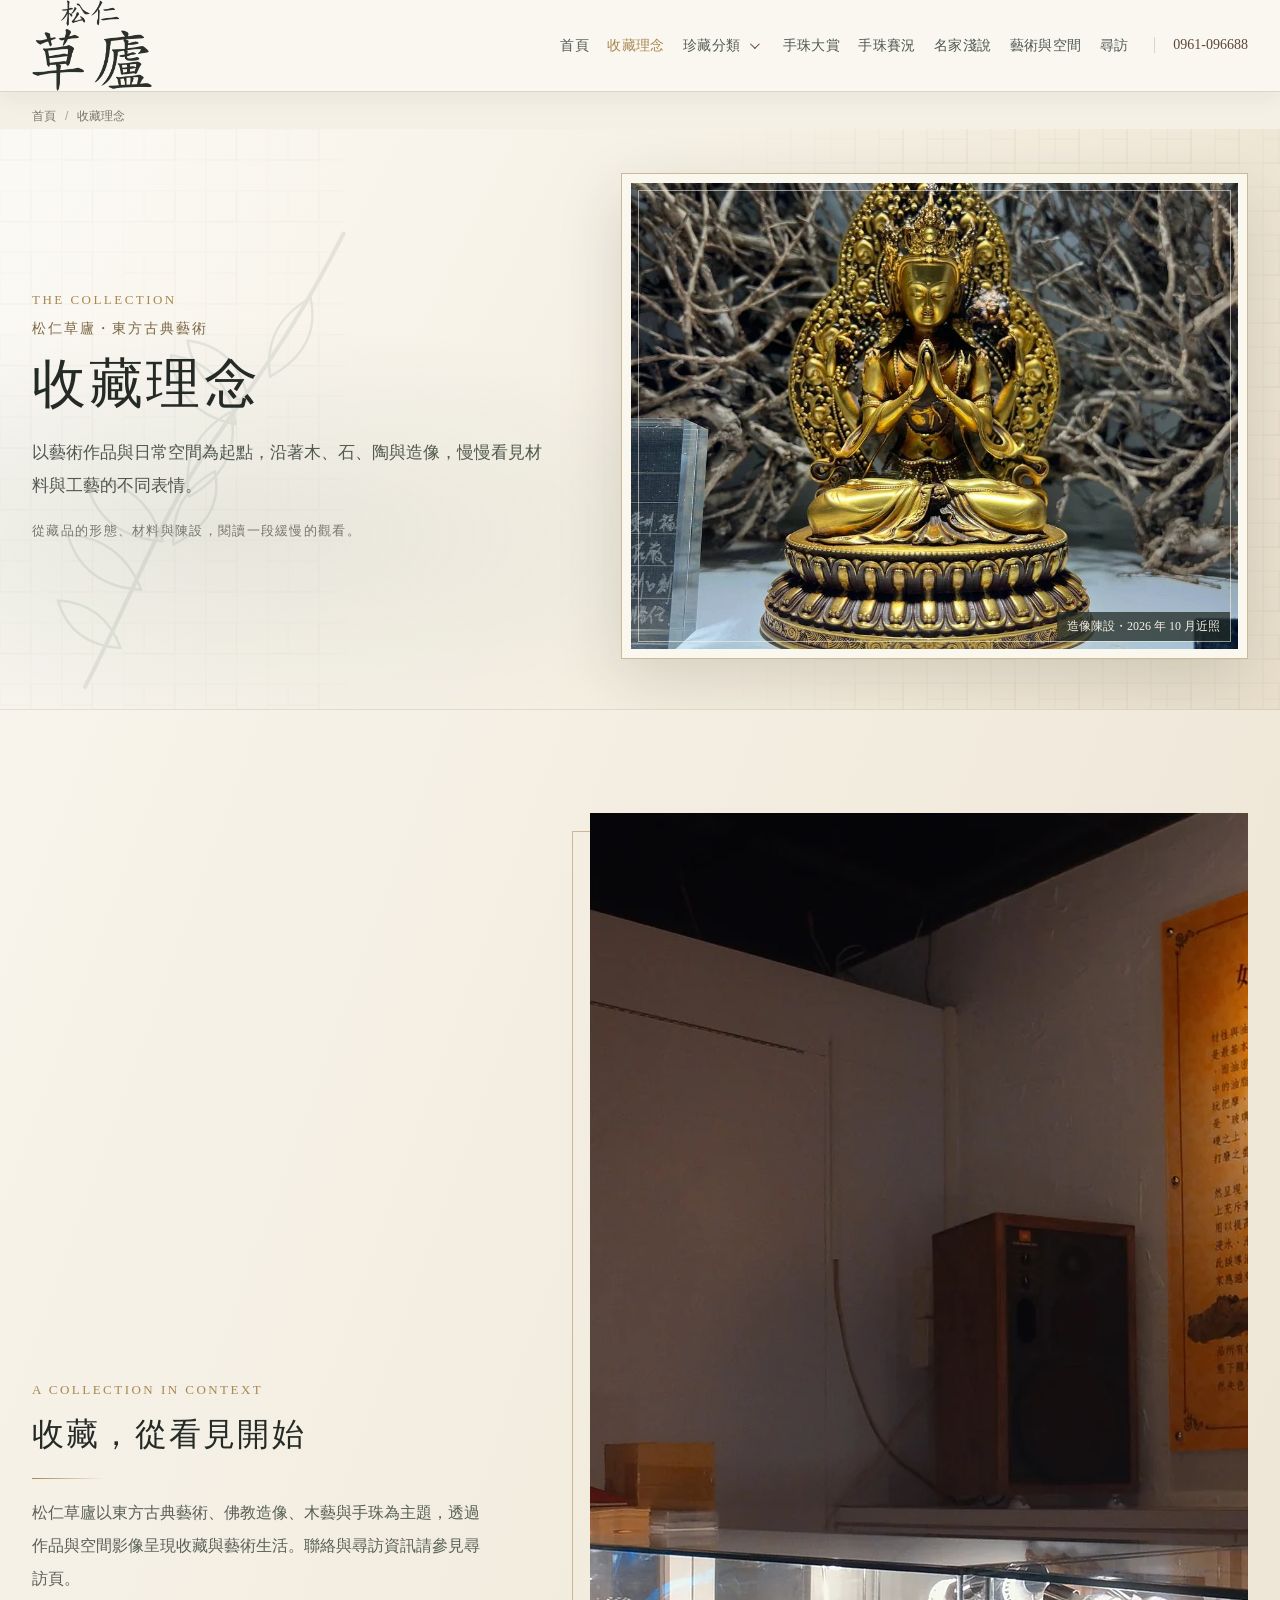
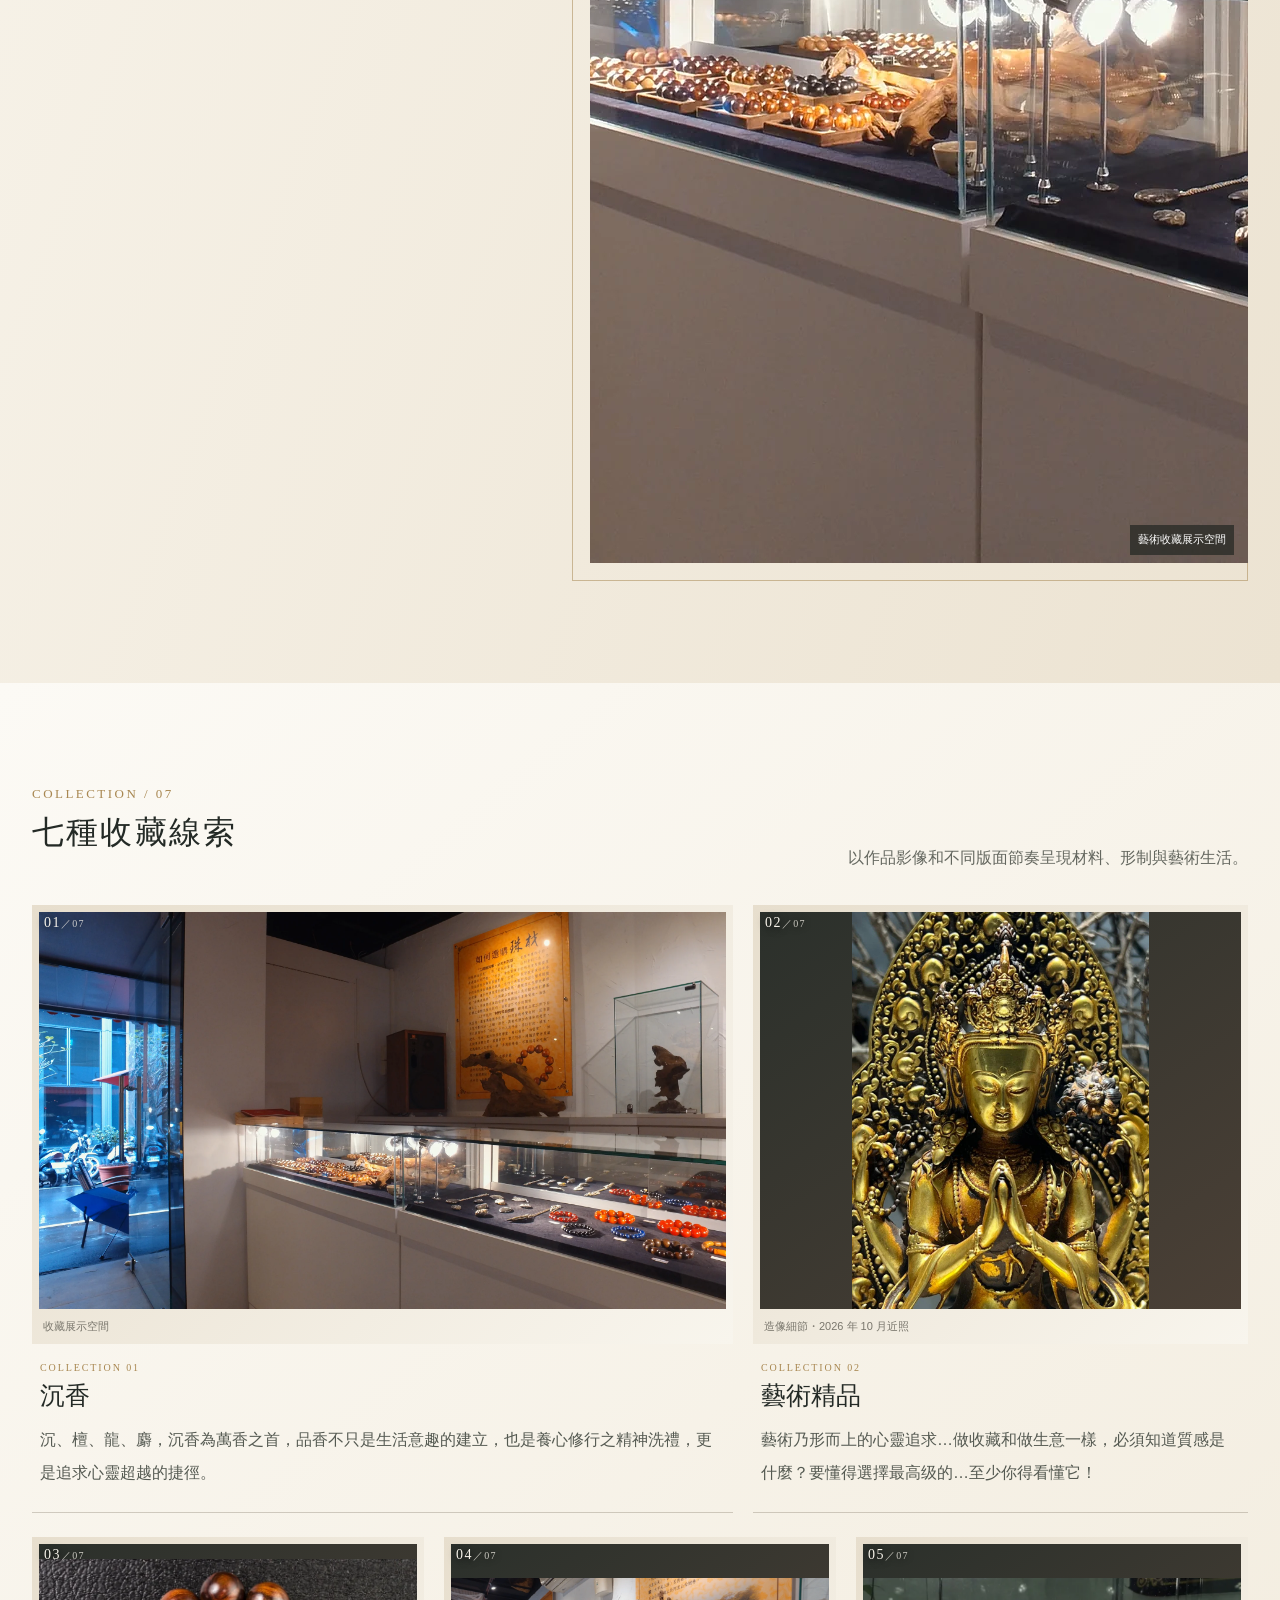
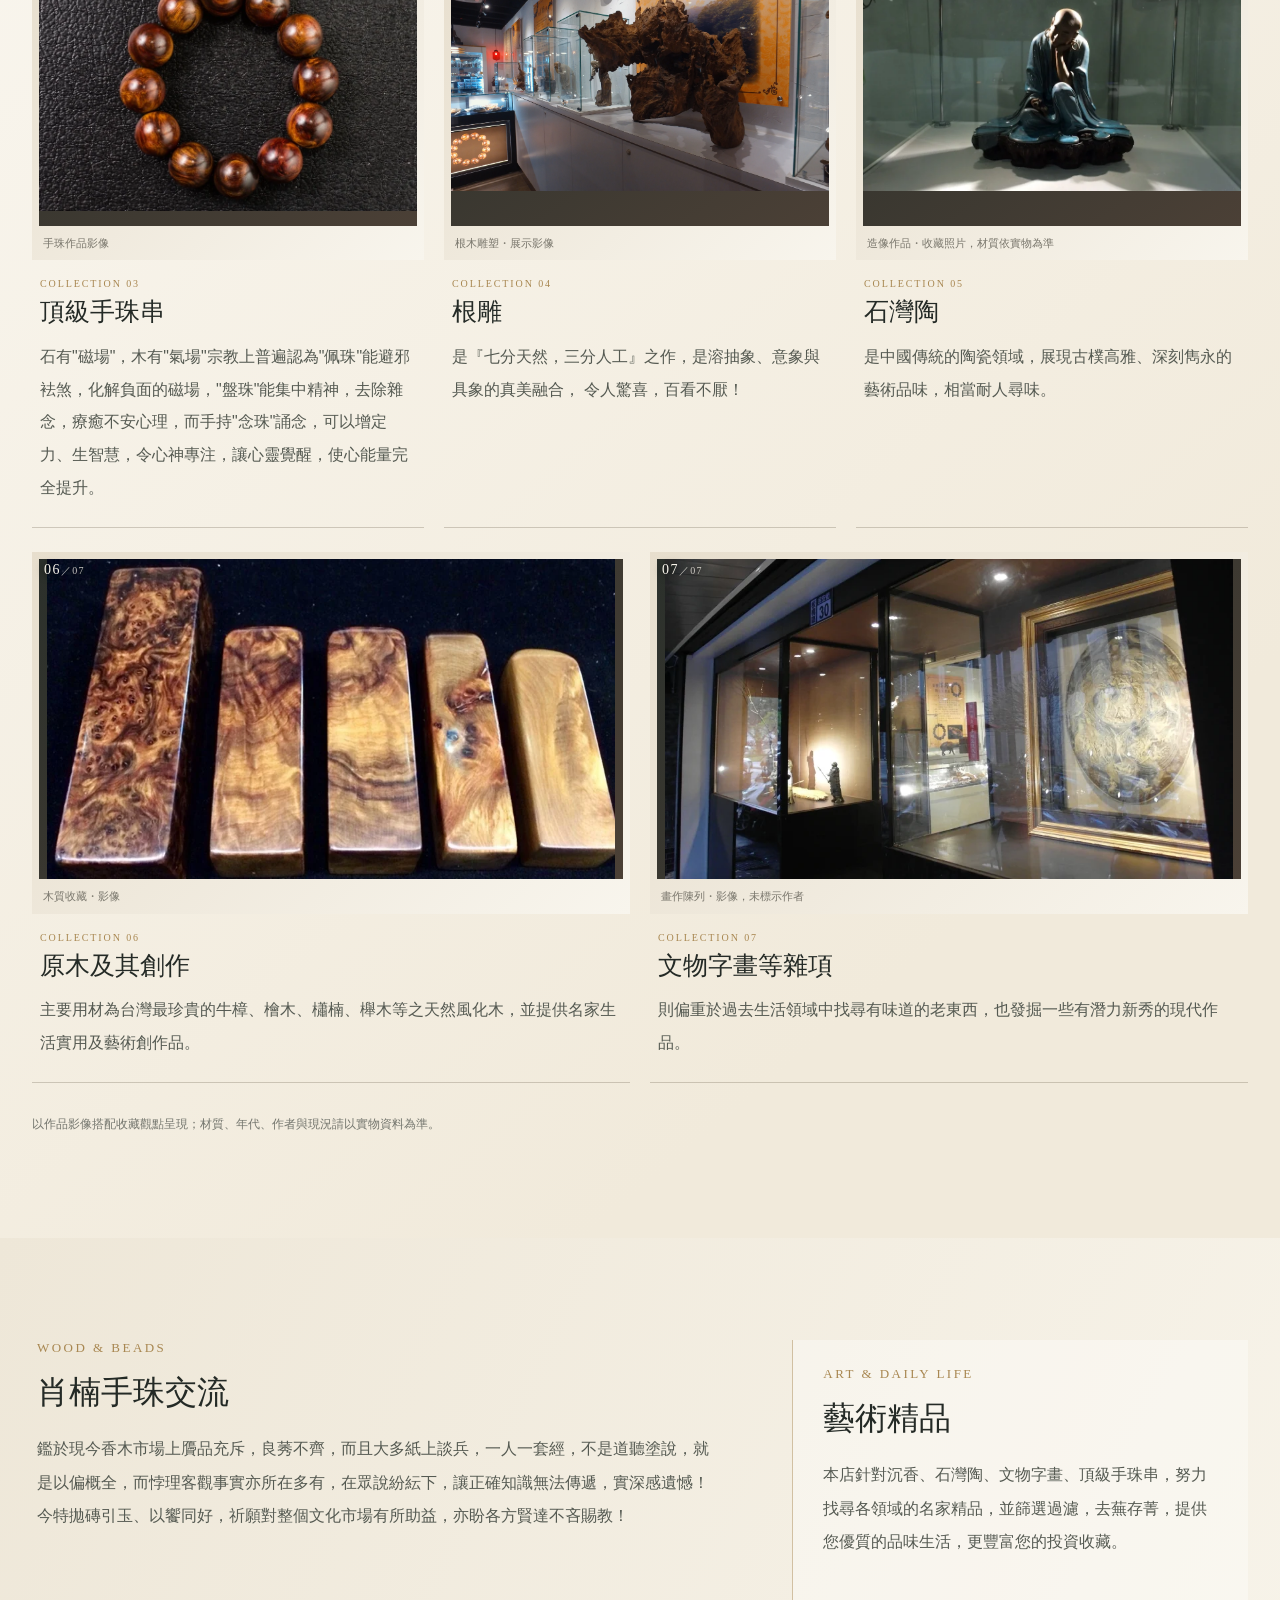
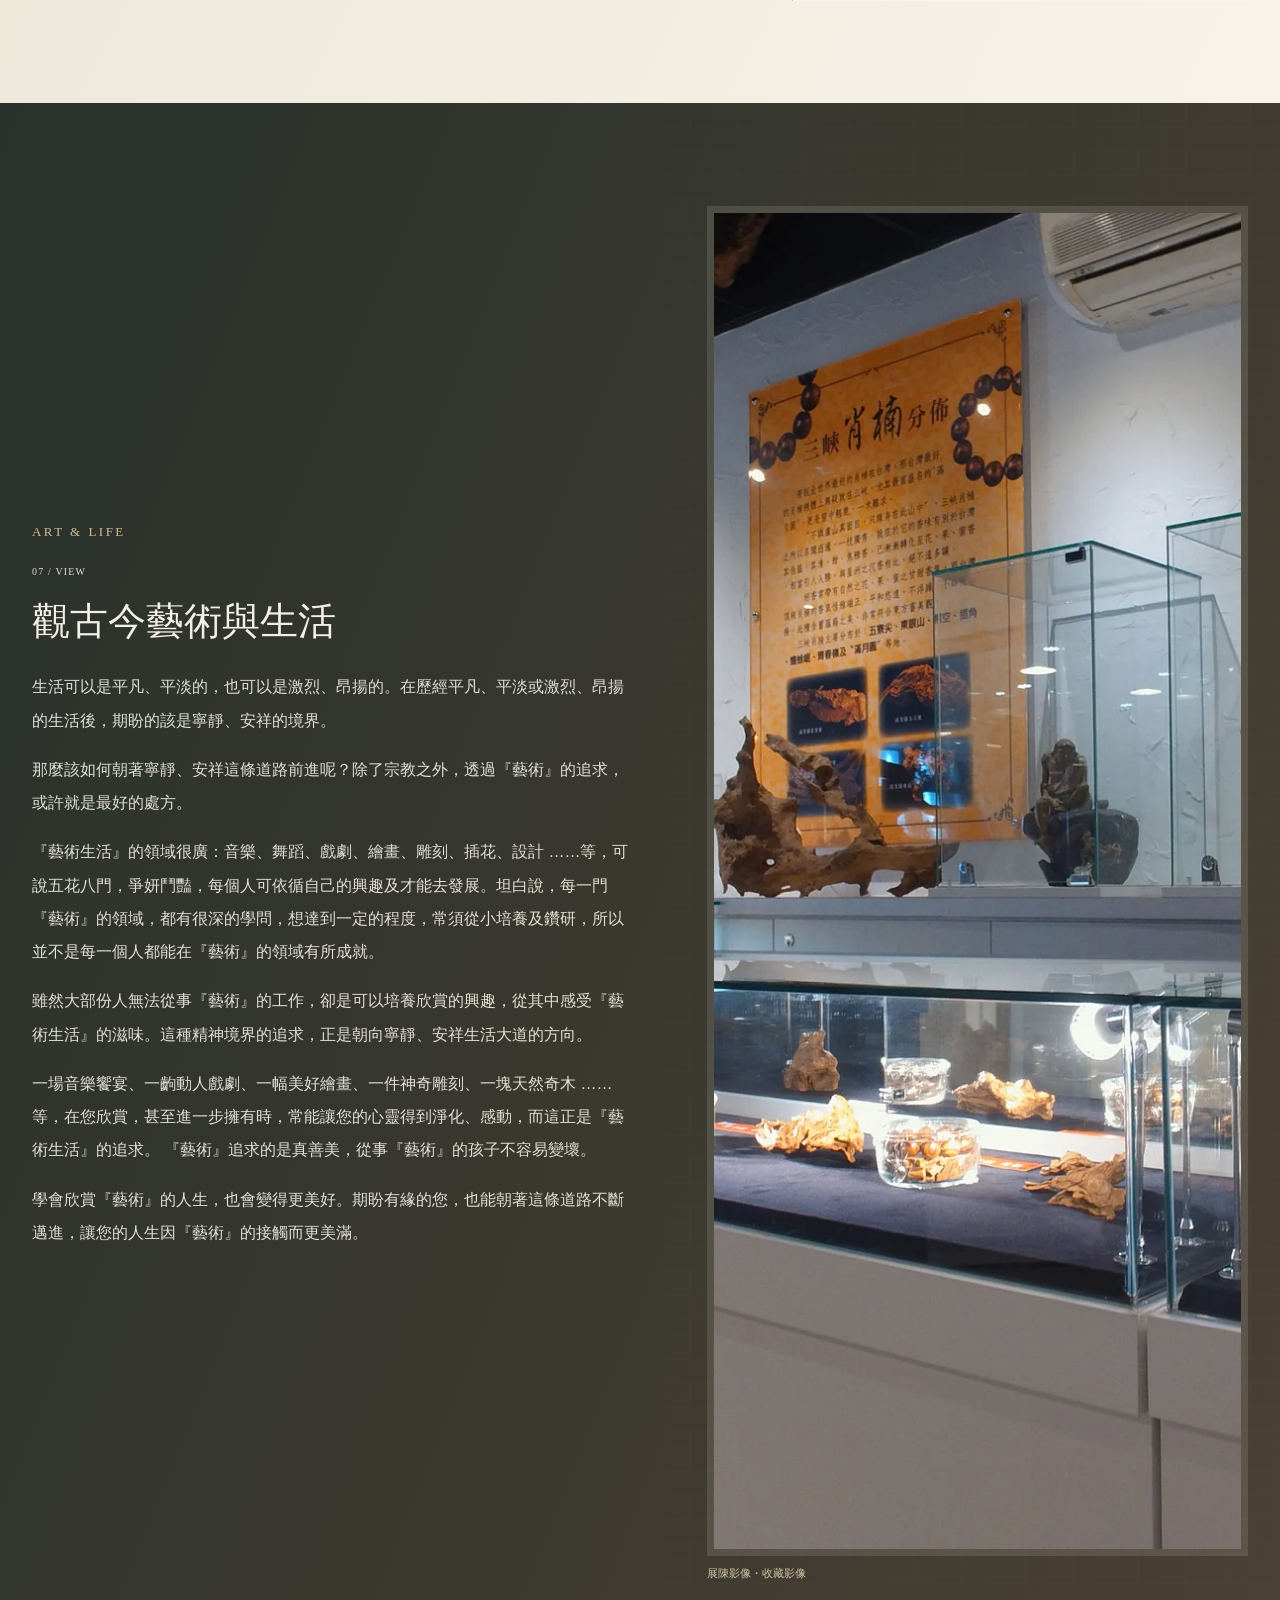
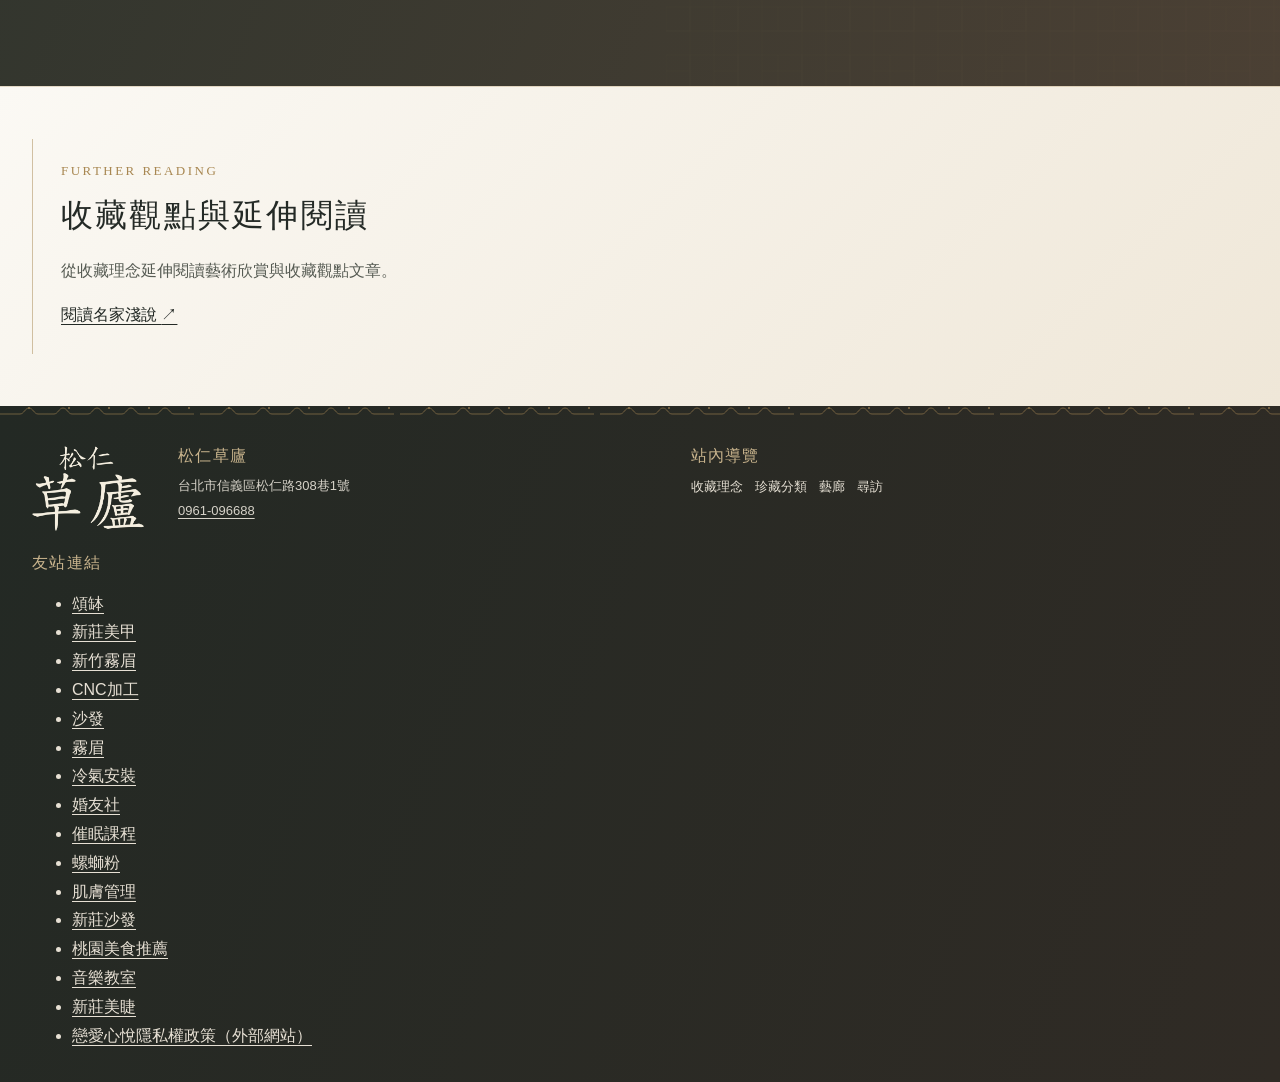
==== commit d18f1b09: "W05: update about page footer" ====
--- a/about/index.html
+++ b/about/index.html
@@ -1,7 +1,7 @@
 <!DOCTYPE html>
 <html lang="zh-Hant"><head><meta charset="utf-8"/><meta content="width=device-width, initial-scale=1" name="viewport"/>
 <title>收藏理念｜松仁草廬</title><meta content="認識松仁草廬的收藏方向，瀏覽沉香、石灣陶、根雕、原木、手珠與藝術生活主題。" name="description"/><meta content="index,follow,max-image-preview:large" name="robots"/>
-<link href="https://tsaoloo.github.io/about/" rel="canonical"/><link href="/favicon.ico" rel="icon" type="image/x-icon"/><link href="/favicon.png" rel="icon" type="image/png"/><link href="/assets/css/site.css?v=20261017-w05-r3" rel="stylesheet"/>
+<link href="https://tsaoloo.github.io/about/" rel="canonical"/><link href="/favicon.ico" rel="icon" type="image/x-icon"/><link href="/favicon.png" rel="icon" type="image/png"/><link href="/assets/css/site.css?v=20261017-w05-r4-footer" rel="stylesheet"/>
 <meta content="website" property="og:type"/><meta content="zh_TW" property="og:locale"/><meta content="松仁草廬" property="og:site_name"/><meta content="收藏理念｜松仁草廬" property="og:title"/><meta content="認識松仁草廬的收藏方向，瀏覽沉香、石灣陶、根雕、原木、手珠與藝術生活主題。" property="og:description"/><meta content="https://tsaoloo.github.io/about/" property="og:url"/><meta content="https://tsaoloo.github.io/assets/images/shop-front-sign.webp" property="og:image"/><meta content="summary_large_image" name="twitter:card"/><meta content="收藏理念｜松仁草廬" name="twitter:title"/><meta content="認識松仁草廬的收藏方向，瀏覽沉香、石灣陶、根雕、原木、手珠與藝術生活主題。" name="twitter:description"/><meta content="https://tsaoloo.github.io/assets/images/shop-front-sign.webp" name="twitter:image"/><script type="application/ld+json">{"@context":"https://schema.org","@type":"BreadcrumbList","itemListElement":[{"@type":"ListItem","position":1,"name":"首頁","item":"https://tsaoloo.github.io/"},{"@type":"ListItem","position":2,"name":"收藏理念","item":"https://tsaoloo.github.io/about/"}]}</script>
 </head><body><a class="skip-link" href="#main">跳至主要內容</a><header class="site-header"><div class="wrap header-inner"><a aria-label="松仁草廬首頁" class="brand" href="/"><img alt="松仁草廬標誌" height="620" src="/assets/brand/logo-primary.png" width="822"/></a><button aria-controls="main-nav" aria-expanded="false" class="menu-toggle" type="button"><span aria-hidden="true" class="menu-mark"><span></span><span></span></span><span>選單</span></button><nav aria-label="主要導覽" class="site-nav" id="main-nav"><ul><li><a href="/">首頁</a></li><li><a aria-current="page" href="/about/">收藏理念</a></li><li class="nav-item--submenu"><a href="/collections/">珍藏分類</a><button aria-controls="collection-submenu" aria-expanded="false" aria-label="展開珍藏分類子選單" class="submenu-toggle" type="button"><span aria-hidden="true"></span></button><ul class="nav-submenu" id="collection-submenu"><li><a href="/sculpture/">佛教造像</a></li><li><a href="/wood-art/">木藝與肖楠</a></li><li><a href="/collections/figures/">古典人物造像</a></li></ul></li><li><a href="/bead-awards/">手珠大賞</a></li><li><a href="/bead-contest/">手珠賽況</a></li><li><a href="/artists/">名家淺說</a></li><li><a href="/gallery/">藝術與空間</a></li><li><a href="/visit/">尋訪</a></li></ul></nav><a aria-label="致電松仁草廬 0961-096688" class="header-phone" href="tel:+886961096688">0961-096688</a></div></header><main class="page-main page-main--about" id="main"><nav aria-label="麵包屑導覽" class="breadcrumbs"><ol><li><a href="/">首頁</a></li><li aria-current="page">收藏理念</li></ol></nav>
 <section class="page-hero page-hero--editorial about-hero"><div class="wrap about-hero-grid"><div class="about-hero-copy"><p class="page-kicker">THE COLLECTION</p><p class="about-brandline">松仁草廬・東方古典藝術</p><h1 class="page-title">收藏理念</h1><span aria-hidden="true" class="text-rule"></span><p class="page-intro">以藝術作品與日常空間為起點，沿著木、石、陶與造像，慢慢看見材料與工藝的不同表情。</p><p class="about-hero-caption">從藏品的形態、材料與陳設，閱讀一段緩慢的觀看。</p></div><figure class="about-hero-photo"><img alt="金色造像與枝影陳設" decoding="async" fetchpriority="high" height="1280" loading="eager" src="/assets/images/gold-figure-context.webp" width="960"/><figcaption>造像陳設・2026 年 10 月近照</figcaption></figure></div></section>
@@ -9,4 +9,4 @@
 <section class="about-topics section section--paper"><div class="wrap"><div class="section-topline"><div><p class="section-kicker">COLLECTION / 07</p><h2 class="section-heading">七種收藏線索</h2></div><p class="section-lead">以作品影像和不同版面節奏呈現材料、形制與藝術生活。</p></div><div class="about-topic-grid"><article class="about-topic about-topic--01"><div class="about-topic-index">01<span>／07</span></div><figure class="about-topic-photo"><img alt="收藏展示影像" decoding="async" height="1350" loading="lazy" src="/assets/images/archive-gallery-wide.webp" width="2400"/><figcaption>收藏展示空間</figcaption></figure><div class="about-topic-copy"><p class="section-kicker">COLLECTION 01</p><h3>沉香</h3><p>沉、檀、龍、麝，沉香為萬香之首，品香不只是生活意趣的建立，也是養心修行之精神洗禮，更是追求心靈超越的捷徑。</p></div></article><article class="about-topic about-topic--02"><div class="about-topic-index">02<span>／07</span></div><figure class="about-topic-photo"><img alt="金色造像局部近照" decoding="async" height="1280" loading="lazy" src="/assets/images/gold-figure-detail.webp" width="960"/><figcaption>造像細節・2026 年 10 月近照</figcaption></figure><div class="about-topic-copy"><p class="section-kicker">COLLECTION 02</p><h3>藝術精品</h3><p>藝術乃形而上的心靈追求&hellip;做收藏和做生意一樣，必須知道質感是什麼？要懂得選擇最高级的&hellip;至少你得看懂它！</p></div></article><article class="about-topic about-topic--03"><div class="about-topic-index">03<span>／07</span></div><figure class="about-topic-photo"><img alt="手珠作品影像" decoding="async" height="533" loading="lazy" src="/assets/images/bead-award-08.webp" width="800"/><figcaption>手珠作品影像</figcaption></figure><div class="about-topic-copy"><p class="section-kicker">COLLECTION 03</p><h3>頂級手珠串</h3><p>石有"磁場"，木有"氣場"宗教上普遍認為"佩珠"能避邪袪煞，化解負面的磁場，"盤珠"能集中精神，去除雜念，療癒不安心理，而手持"念珠"誦念，可以增定力、生智慧，令心神專注，讓心靈覺醒，使心能量完全提升。</p></div></article><article class="about-topic about-topic--04"><div class="about-topic-index">04<span>／07</span></div><figure class="about-topic-photo"><img alt="根木形態雕塑展示" decoding="async" height="1350" loading="lazy" src="/assets/images/archive-root-sculpture.webp" width="2400"/><figcaption>根木雕塑・展示影像</figcaption></figure><div class="about-topic-copy"><p class="section-kicker">COLLECTION 04</p><h3>根雕</h3><p>是『七分天然，三分人工』之作，是溶抽象、意象與具象的真美融合， 令人驚喜，百看不厭！</p></div></article><article class="about-topic about-topic--05"><div class="about-topic-index">05<span>／07</span></div><figure class="about-topic-photo"><img alt="藍綠人物造像" decoding="async" height="480" loading="lazy" src="/assets/images/blue-green-figure.webp" width="853"/><figcaption>造像作品・收藏照片，材質依實物為準</figcaption></figure><div class="about-topic-copy"><p class="section-kicker">COLLECTION 05</p><h3>石灣陶</h3><p>是中國傳統的陶瓷領域，展現古樸高雅、深刻雋永的藝術品味，相當耐人尋味。</p></div></article><article class="about-topic about-topic--06"><div class="about-topic-index">06<span>／07</span></div><figure class="about-topic-photo"><img alt="木質小品紋理" decoding="async" height="480" loading="lazy" src="/assets/images/archive-wood-tablets.webp" width="853"/><figcaption>木質收藏・影像</figcaption></figure><div class="about-topic-copy"><p class="section-kicker">COLLECTION 06</p><h3>原木及其創作</h3><p>主要用材為台灣最珍貴的牛樟、檜木、櫹楠、櫸木等之天然風化木，並提供名家生活實用及藝術創作品。</p></div></article><article class="about-topic about-topic--07"><div class="about-topic-index">07<span>／07</span></div><figure class="about-topic-photo"><img alt="展場中的繪畫作品" decoding="async" height="480" loading="lazy" src="/assets/images/archive-painted-work.webp" width="853"/><figcaption>畫作陳列・影像，未標示作者</figcaption></figure><div class="about-topic-copy"><p class="section-kicker">COLLECTION 07</p><h3>文物字畫等雜項</h3><p>則偏重於過去生活領域中找尋有味道的老東西，也發掘一些有潛力新秀的現代作品。</p></div></article></div><p class="disclaimer">以作品影像搭配收藏觀點呈現；材質、年代、作者與現況請以實物資料為準。</p></div></section>
 <section class="about-exchange section"><div class="wrap about-exchange-grid"><article class="about-exchange-lead"><p class="section-kicker">WOOD &amp; BEADS</p><h2>肖楠手珠交流</h2><span aria-hidden="true" class="text-rule"></span><p>鑑於現今香木市場上贗品充斥，良莠不齊，而且大多紙上談兵，一人一套經，不是道聽塗說，就是以偏概全，而悖理客觀事實亦所在多有，在眾說紛紜下，讓正確知識無法傳遞，實深感遺憾！今特拋磚引玉、以饗同好，祈願對整個文化市場有所助益，亦盼各方賢達不吝賜教！</p></article><article class="about-exchange-note"><p class="section-kicker">ART &amp; DAILY LIFE</p><h2>藝術精品</h2><p>本店針對沉香、石灣陶、文物字畫、頂級手珠串，努力找尋各領域的名家精品，並篩選過濾，去蕪存菁，提供您優質的品味生活，更豐富您的投資收藏。</p></article></div></section>
 <section class="about-life section"><div class="wrap about-life-grid"><div class="about-life-copy"><p class="section-kicker">ART &amp; LIFE</p><p class="chapter">07 / VIEW</p><h2>觀古今藝術與生活</h2><p>生活可以是平凡、平淡的，也可以是激烈、昂揚的。在歷經平凡、平淡或激烈、昂揚的生活後，期盼的該是寧靜、安祥的境界。</p><p>那麼該如何朝著寧靜、安祥這條道路前進呢？除了宗教之外，透過『藝術』的追求，或許就是最好的處方。</p><p>『藝術生活』的領域很廣：音樂、舞蹈、戲劇、繪畫、雕刻、插花、設計 &hellip;&hellip;等，可說五花八門，爭妍鬥豔，每個人可依循自己的興趣及才能去發展。坦白說，每一門『藝術』的領域，都有很深的學問，想達到一定的程度，常須從小培養及鑽研，所以並不是每一個人都能在『藝術』的領域有所成就。</p><p>雖然大部份人無法從事『藝術』的工作，卻是可以培養欣賞的興趣，從其中感受『藝術生活』的滋味。這種精神境界的追求，正是朝向寧靜、安祥生活大道的方向。</p><p>一場音樂饗宴、一齣動人戲劇、一幅美好繪畫、一件神奇雕刻、一塊天然奇木 &hellip;&hellip;等，在您欣賞，甚至進一步擁有時，常能讓您的心靈得到淨化、感動，而這正是『藝術生活』的追求。 『藝術』追求的是真善美，從事『藝術』的孩子不容易變壞。</p><p>學會欣賞『藝術』的人生，也會變得更美好。期盼有緣的您，也能朝著這條道路不斷邁進，讓您的人生因『藝術』的接觸而更美滿。</p></div><figure class="about-life-photo"><img alt="藝術與收藏展示空間" decoding="async" height="1350" loading="lazy" src="/assets/images/archive-interior-wide.webp" width="2400"/><figcaption>展陳影像・收藏影像</figcaption></figure></div></section>
-<section class="related-reading section section--compact"><div class="wrap"><p class="section-kicker">FURTHER READING</p><h2 class="section-heading">收藏觀點與延伸閱讀</h2><p>從收藏理念延伸閱讀藝術欣賞與收藏觀點文章。</p><a class="text-link" href="/artists/">閱讀名家淺說 <span aria-hidden="true">&nearrow;</span></a></div></section></main><footer class="site-footer"><div class="wrap"><div class="footer-main"><div class="footer-brand"><a aria-label="松仁草廬首頁" class="footer-logo" href="/"><img alt="松仁草廬標誌" height="620" src="/assets/brand/logo-white.png" width="822"/></a></div><div><h2 class="footer-title">松仁草廬</h2><p>台北市信義區松仁路308巷1號<br/><a href="tel:+886961096688">0961-096688</a></p></div><div><h2 class="footer-title">站內導覽</h2><nav aria-label="頁尾導覽" class="footer-links"><a href="/about/">收藏理念</a><a href="/collections/">珍藏分類</a><a href="/gallery/">藝廊</a><a href="/visit/">尋訪</a></nav></div></div></div></footer><dialog aria-label="藏品照片放大檢視" class="lightbox" id="lightbox"><figure class="lightbox-inner"><button aria-label="關閉圖片" class="lightbox-close" type="button">關閉</button><img alt=""/><figcaption></figcaption></figure></dialog><script defer="" src="/assets/js/site.js?v=20261017-w05-r4"></script></body></html>+<section class="related-reading section section--compact"><div class="wrap"><p class="section-kicker">FURTHER READING</p><h2 class="section-heading">收藏觀點與延伸閱讀</h2><p>從收藏理念延伸閱讀藝術欣賞與收藏觀點文章。</p><a class="text-link" href="/artists/">閱讀名家淺說 <span aria-hidden="true">&nearrow;</span></a></div></section></main><footer class="site-footer"><div class="wrap"><div class="footer-main"><div class="footer-brand"><a aria-label="松仁草廬首頁" class="footer-logo" href="/"><img alt="松仁草廬標誌" height="620" src="/assets/brand/logo-white.png" width="822"/></a></div><div><h2 class="footer-title">松仁草廬</h2><p>台北市信義區松仁路308巷1號<br/><a href="tel:+886961096688">0961-096688</a></p></div><div><h2 class="footer-title">站內導覽</h2><nav aria-label="頁尾導覽" class="footer-links"><a href="/about/">收藏理念</a><a href="/collections/">珍藏分類</a><a href="/gallery/">藝廊</a><a href="/visit/">尋訪</a></nav></div></div><nav class="footer-friends" aria-label="友站連結"><h2 class="footer-title">友站連結</h2><ul class="footer-friend-links"><li><a href="https://pssbrbowl.org" target="_blank" rel="noopener noreferrer nofollow">頌缽</a></li><li><a href="https://www.google.com/maps/place/?q=place_id:ChIJsQQHkNinQjQRCzCgK-JzXiY" target="_blank" rel="noopener noreferrer nofollow">新莊美甲</a></li><li><a href="https://g.page/r/CXx5SwpMJtznEBM" target="_blank" rel="noopener noreferrer nofollow">新竹霧眉</a></li><li><a href="https://shang-yang.com" target="_blank" rel="noopener noreferrer nofollow">CNC加工</a></li><li><a href="https://www.facebook.com/SleepCatcherBeddding/" target="_blank" rel="noopener noreferrer nofollow">沙發</a></li><li><a href="https://www.facebook.com/frenchcarmenn" target="_blank" rel="noopener noreferrer nofollow">霧眉</a></li><li><a href="https://anj0962092082.com" target="_blank" rel="noopener noreferrer nofollow">冷氣安裝</a></li><li><a href="https://onlovebox.com" target="_blank" rel="noopener noreferrer nofollow">婚友社</a></li><li><a href="https://exploremind.org" target="_blank" rel="noopener noreferrer nofollow">催眠課程</a></li><li><a href="https://heshen-food.com" target="_blank" rel="noopener noreferrer nofollow">螺螄粉</a></li><li><a href="https://siaoshihsi.com" target="_blank" rel="noopener noreferrer nofollow">肌膚管理</a></li><li><a href="https://g.page/r/CUb0WNqMrpZCEBM/" target="_blank" rel="noopener noreferrer nofollow">新莊沙發</a></li><li><a href="https://www.google.com/maps/place/?q=place_id:ChIJ4z7BoC0jaDQRovf6pnd_3uE" target="_blank" rel="noopener noreferrer nofollow">桃園美食推薦</a></li><li><a href="https://aikomusic.github.io" target="_blank" rel="noopener noreferrer nofollow">音樂教室</a></li><li><a href="https://soeyemei.com" target="_blank" rel="noopener noreferrer nofollow">新莊美睫</a></li><li><a href="https://onlovebox.com/privacy-policy/" target="_blank" rel="noopener noreferrer nofollow">戀愛心悅隱私權政策（外部網站）</a></li></ul></nav></div></footer><dialog aria-label="藏品照片放大檢視" class="lightbox" id="lightbox"><figure class="lightbox-inner"><button aria-label="關閉圖片" class="lightbox-close" type="button">關閉</button><img alt=""/><figcaption></figcaption></figure></dialog><script defer="" src="/assets/js/site.js?v=20261017-w05-r4"></script></body></html>
